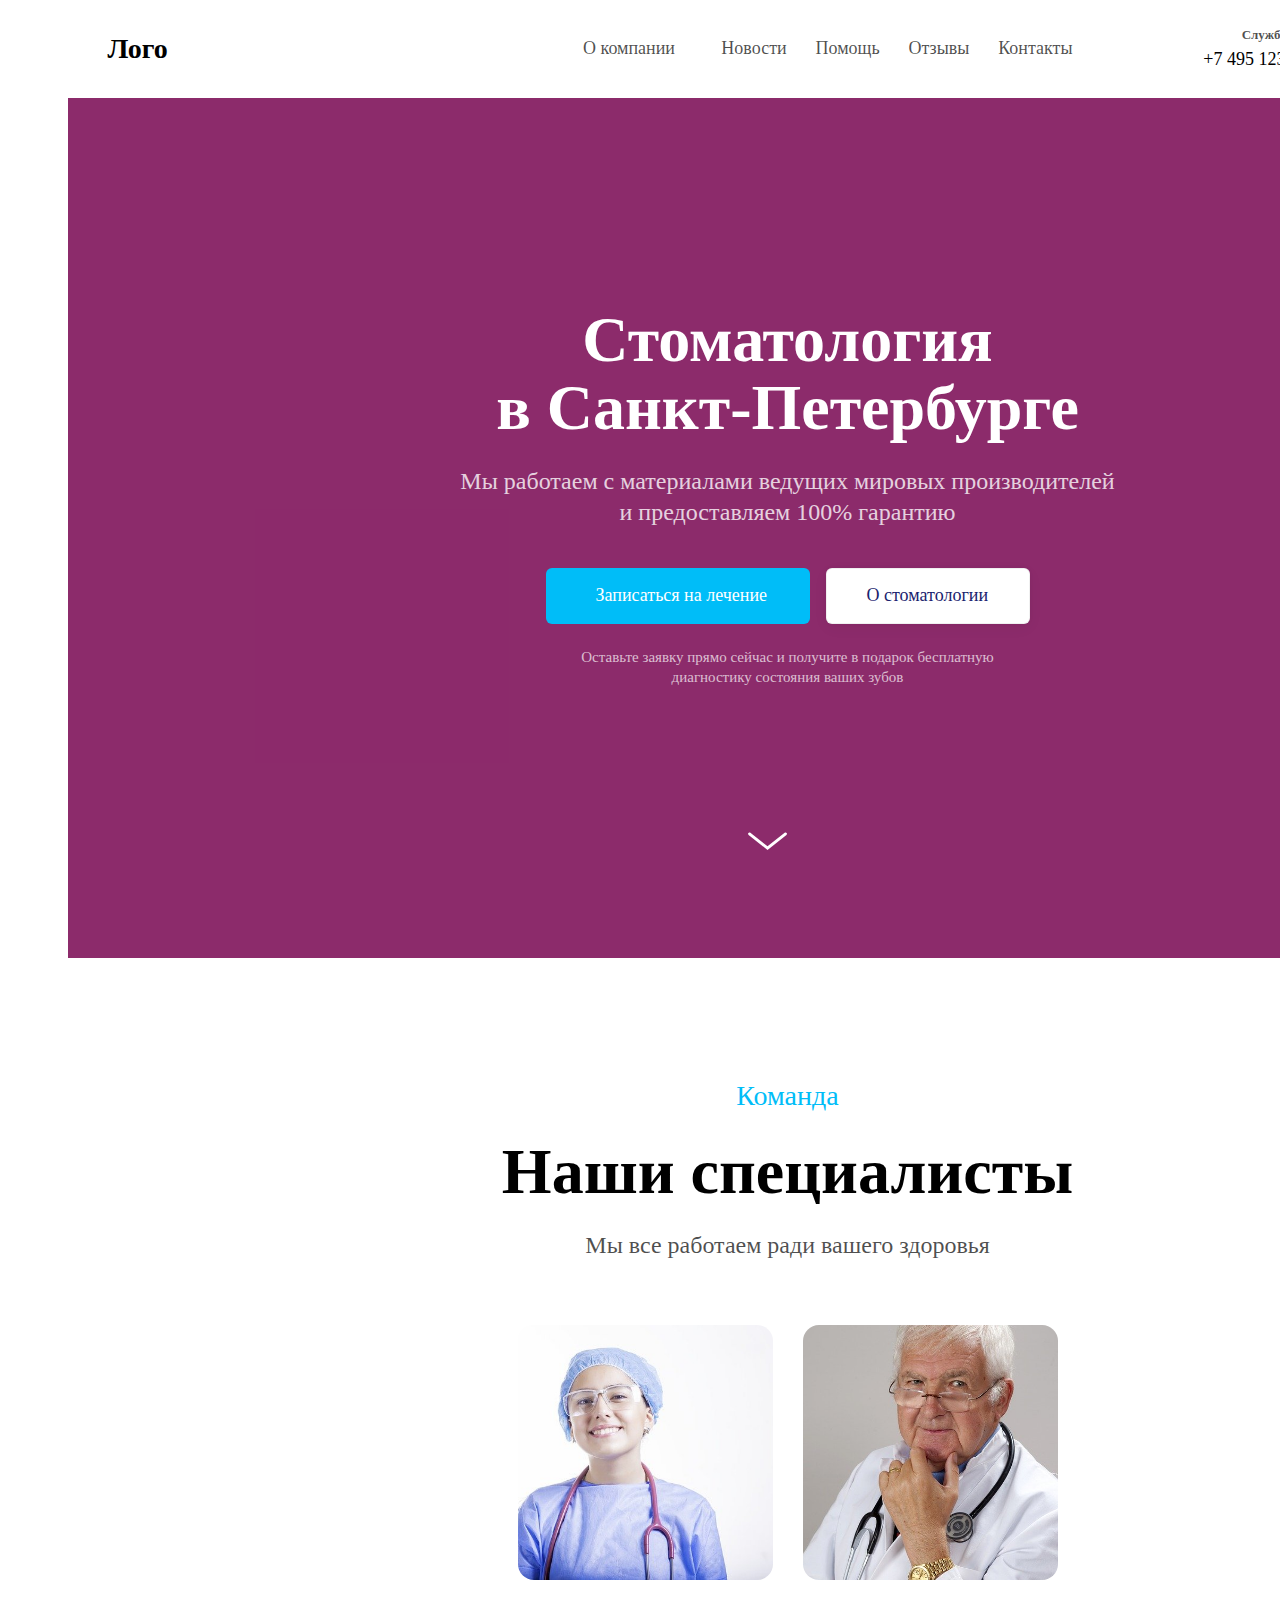
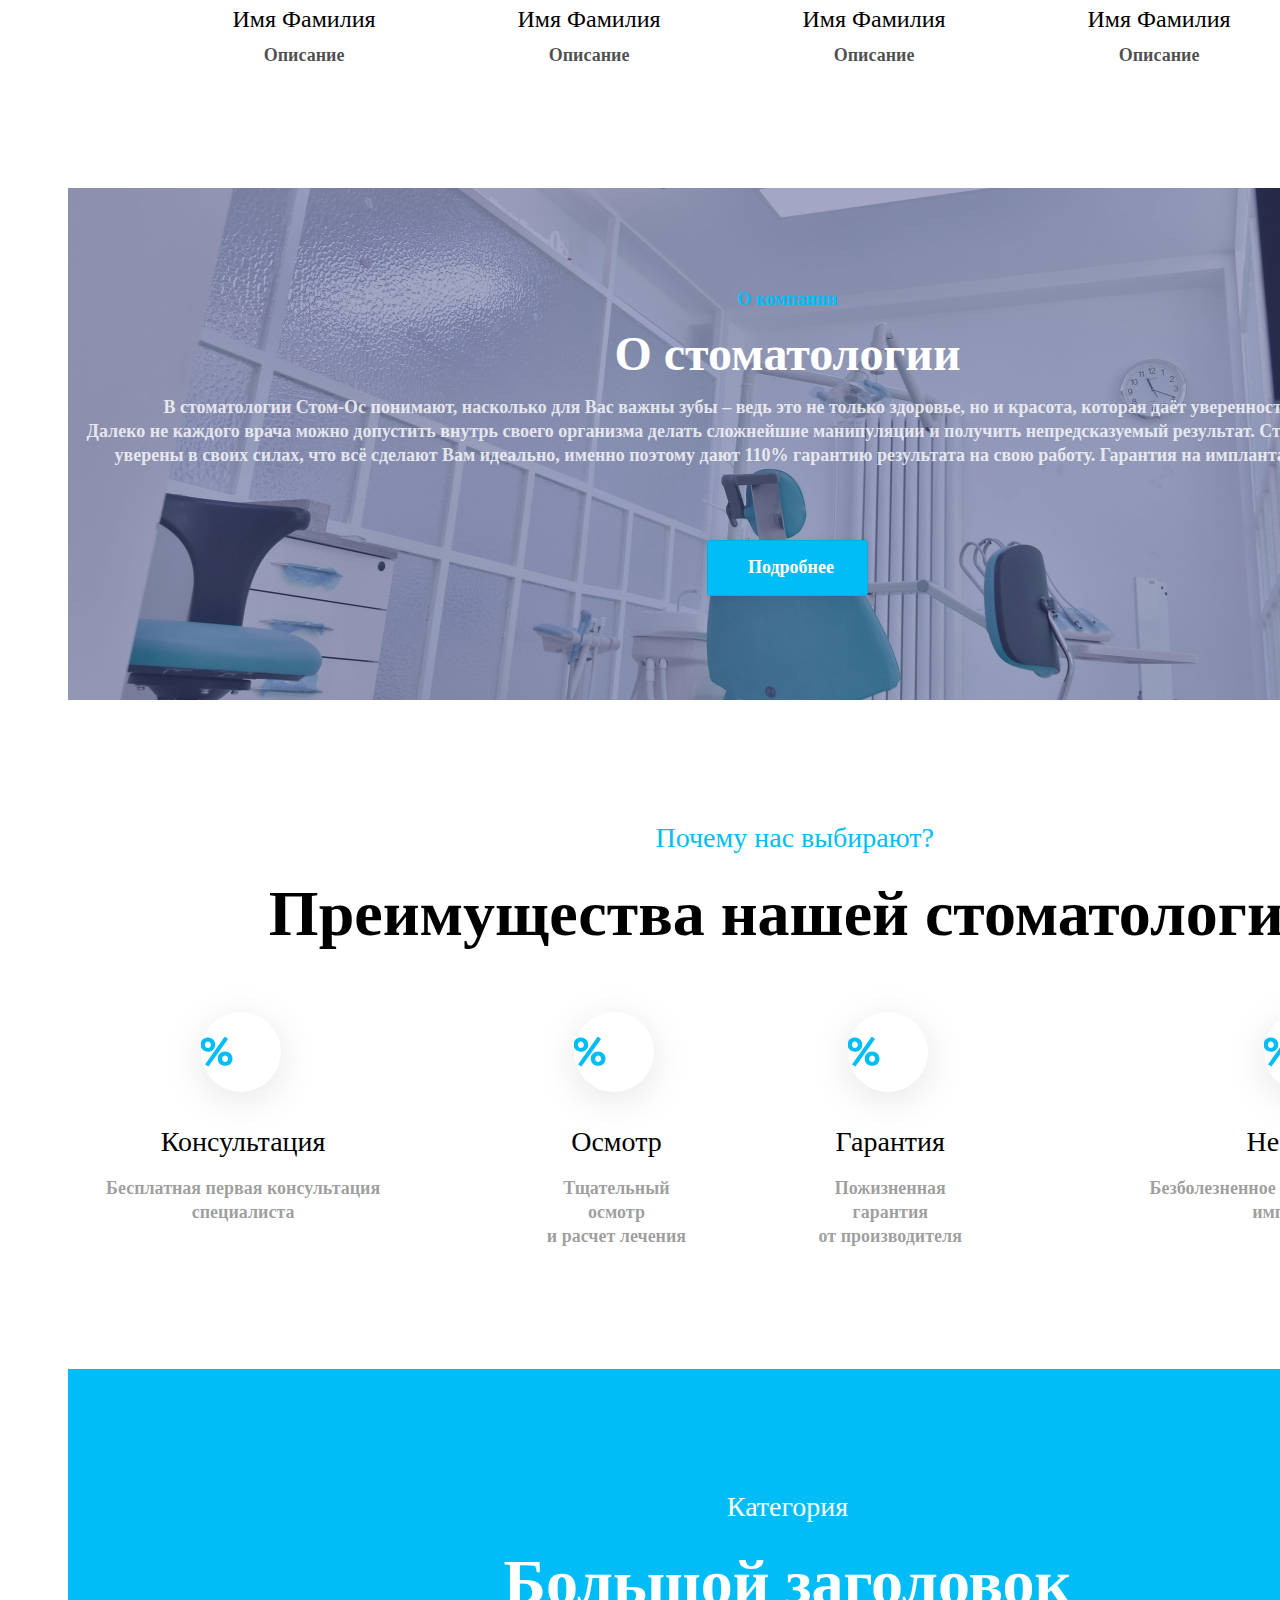
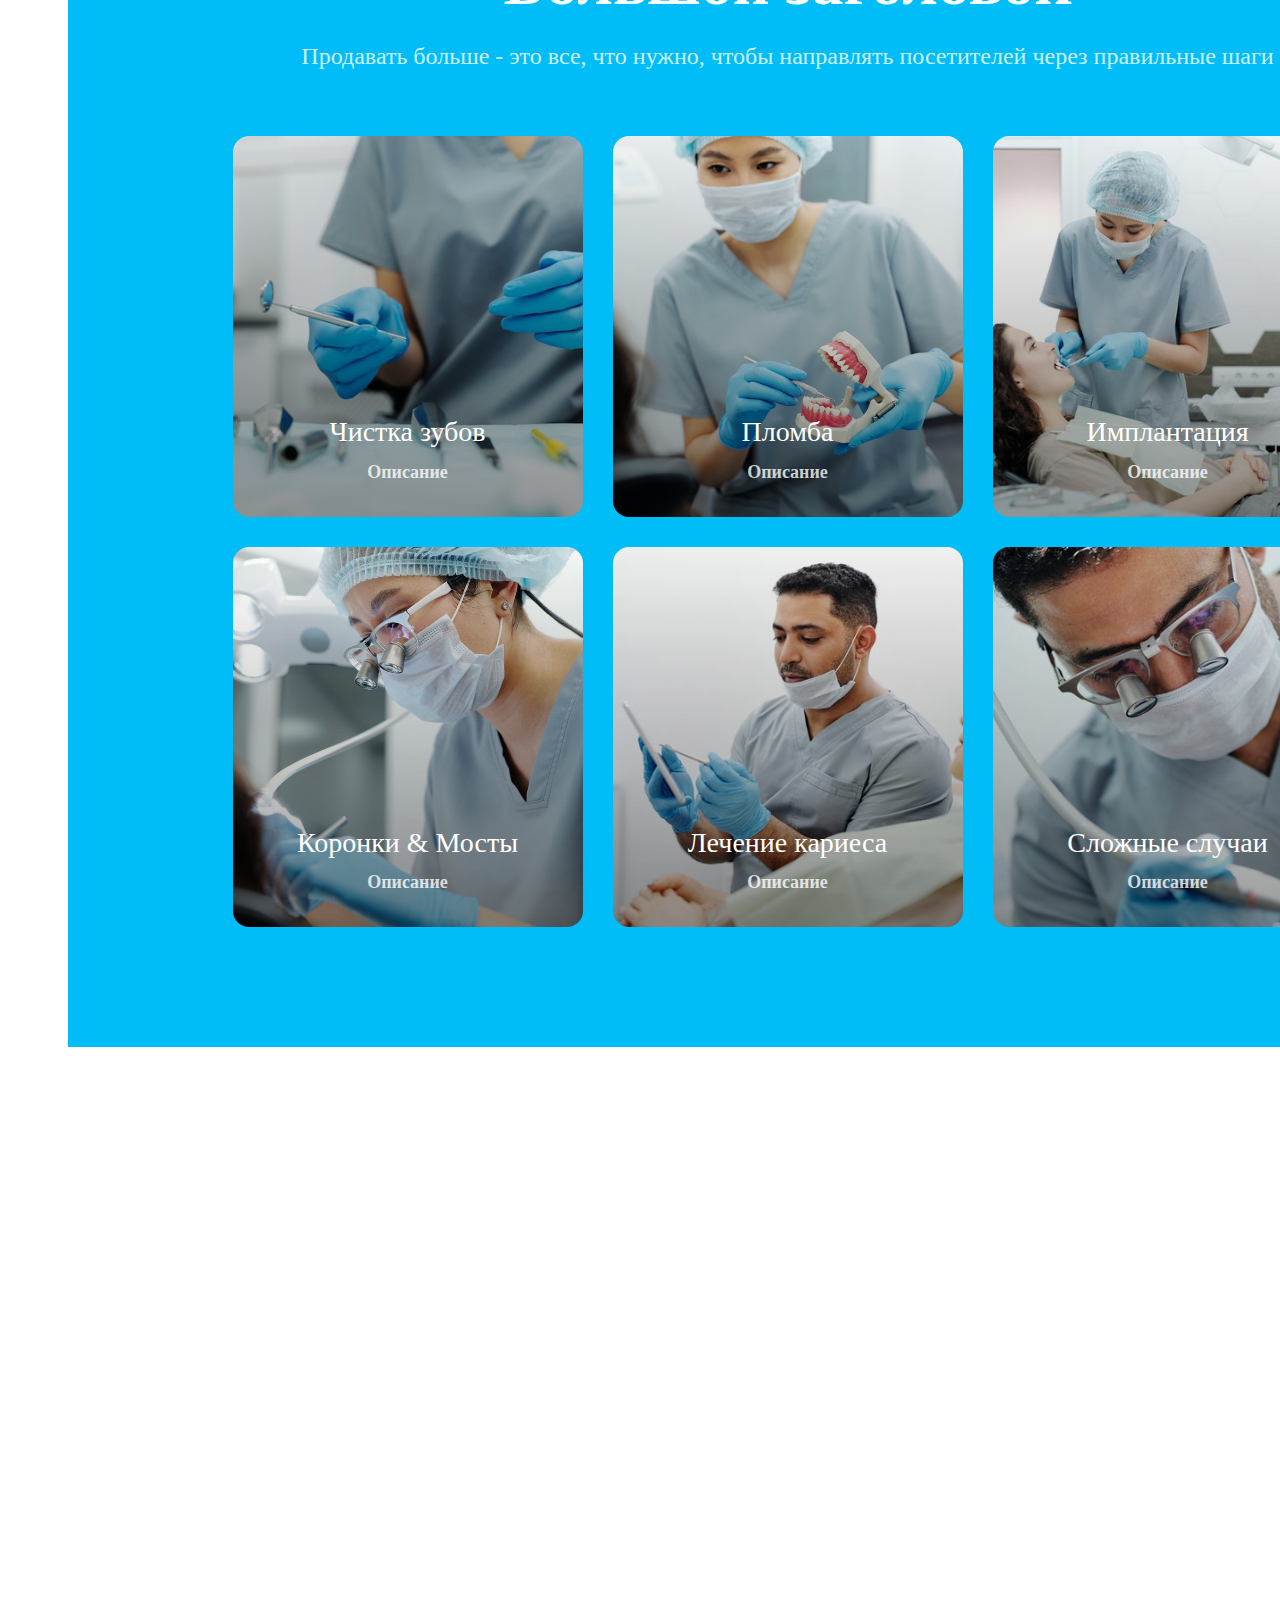
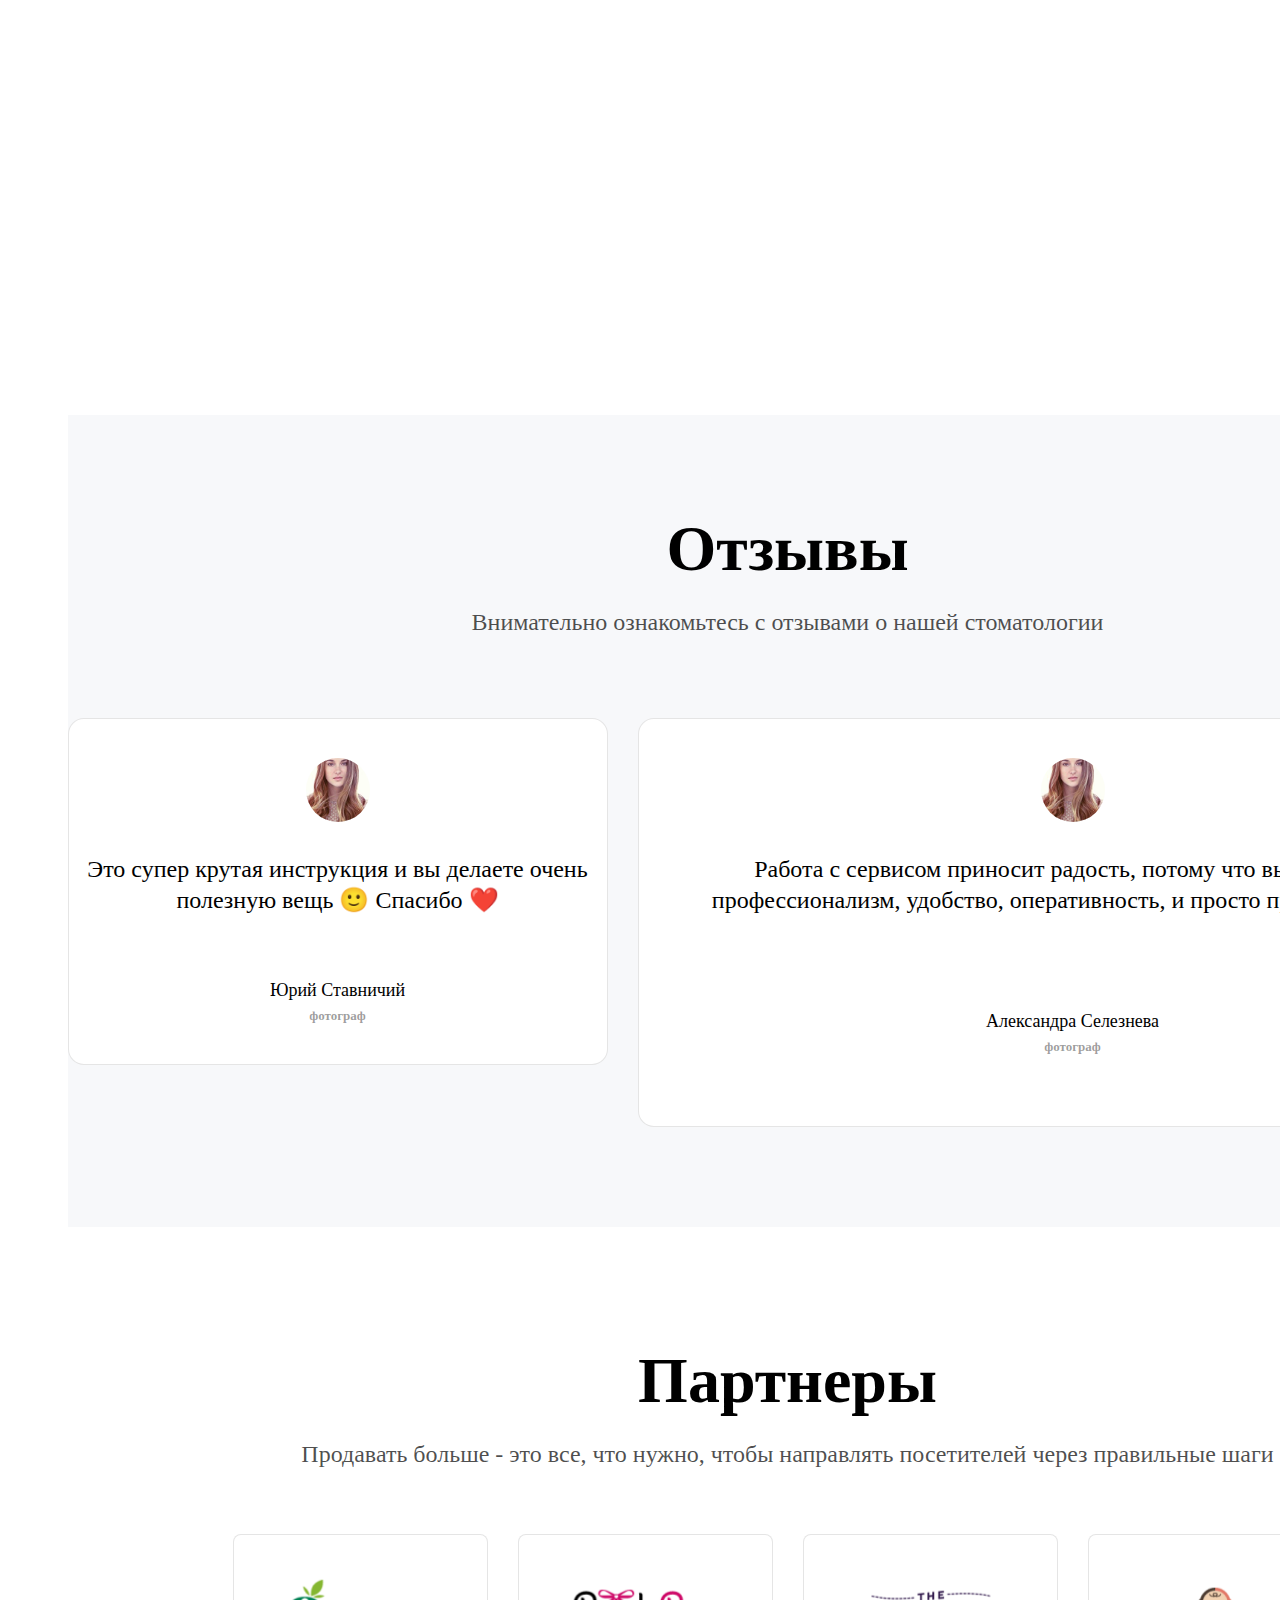
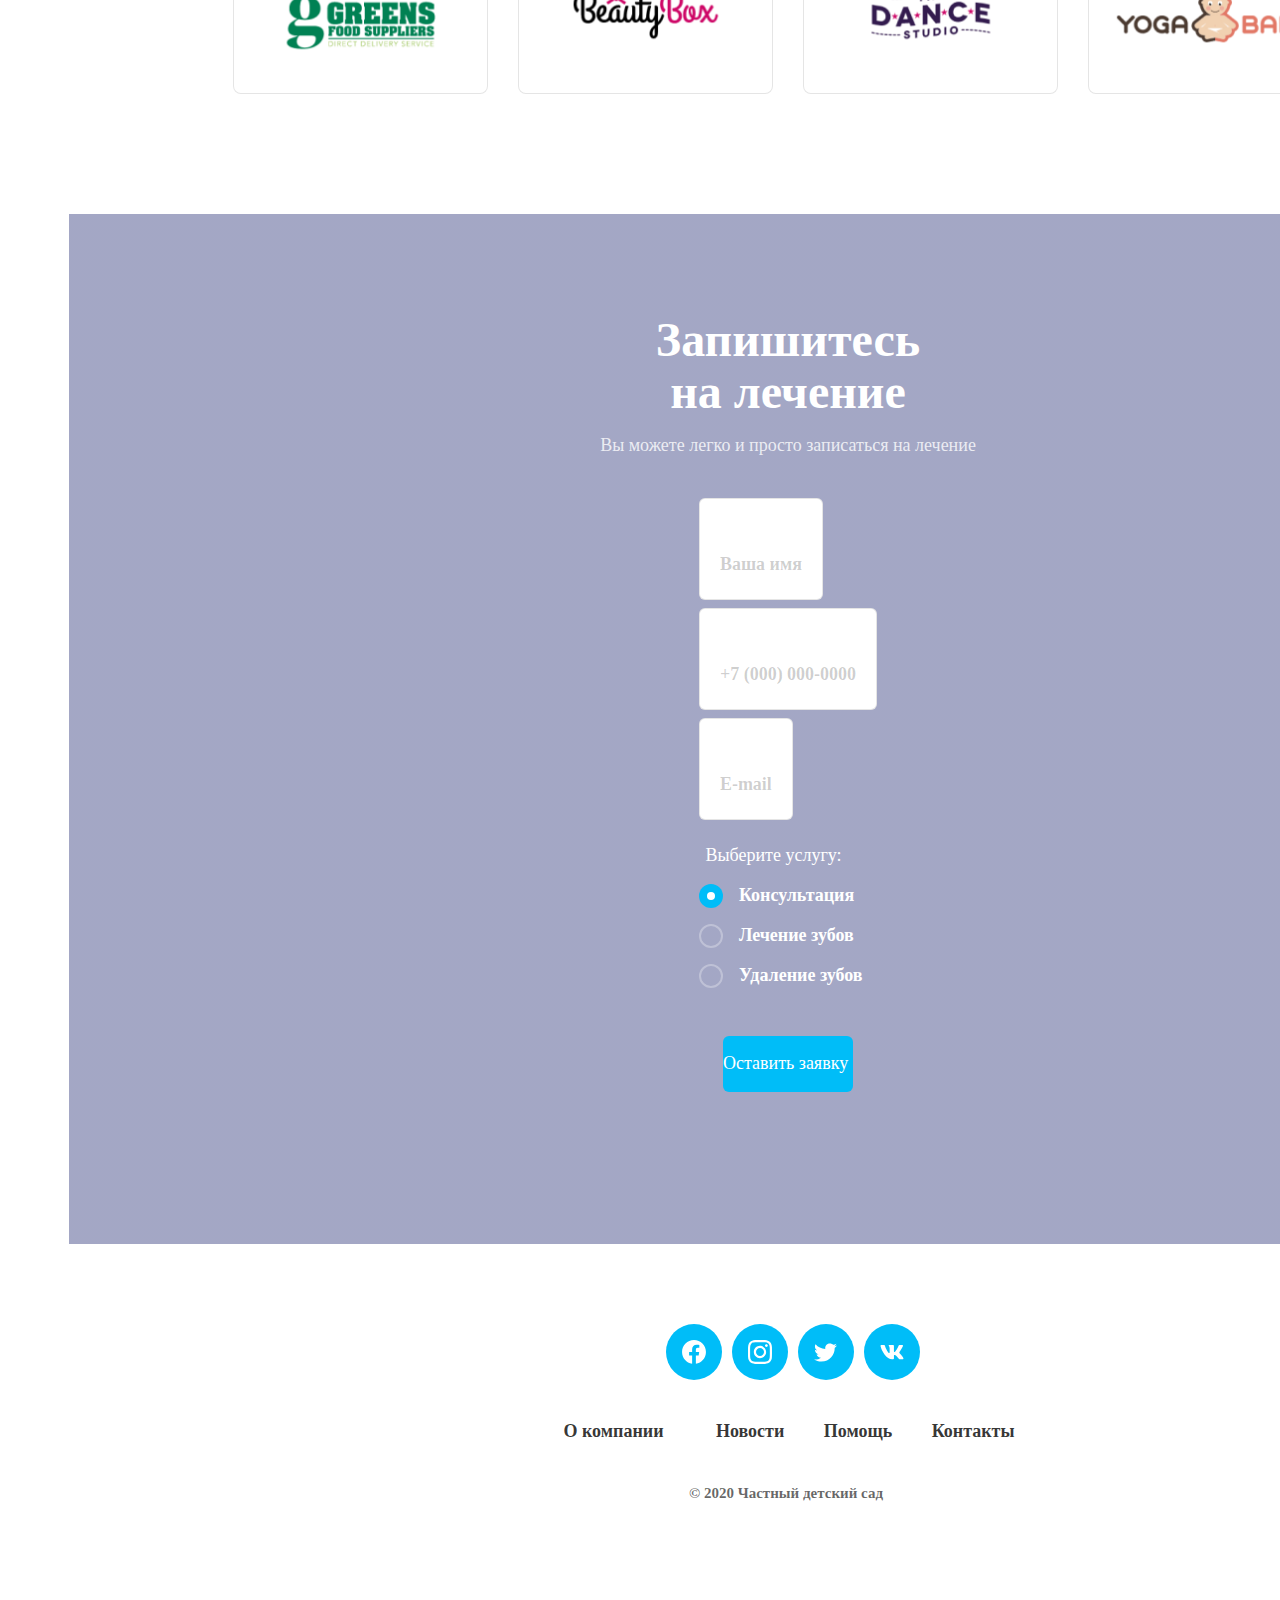
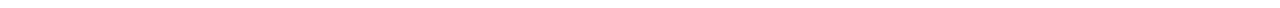
==== Dentistry/public/index.html @ 780e6abd "Макет (Стоматология)" ====
<!doctype html>
<html lang="en">
  <head>
    <meta charset="UTF-8" />
    <meta http-equiv="X-UA-Compatible" content="IE=Edge">
    <meta name="viewport" content="width=device-width, initial-scale=1">
    <title>Стоматология в Санкт-Петербурге</title>
    <link rel="stylesheet" href="../css/style.css" />
    <link rel="stylesheet" href="../css/normalize.css">
    <script src="../src/index.js" defer></script>
    <link rel="stylesheet" href="../scss/scss/_fonts.scss">
    <link rel="stylesheet" href="../scss/scss/_index.scss">
    <link rel="stylesheet" href="../scss/scss/_variables.scss">
    <link rel="stylesheet" href="../scss/scss/styles.scss">
  </head>
  <body>
    <div class="frame-58">
      <div class="container">
        <!--Шапка сайта-->
        <div class="menu-desktop-01-light">
          <div class="light">
            <span class="container-11">
            Лого
            </span>
          </div>
          <div class="frame-5">
            <div class="navigation">
              <span class="container-7">
              О компании
              </span>
              <span class="container-8">
              Новости
              </span>
              <span class="container-9">
              Помощь
              </span>
              <span class="container-10">
              Отзывы
              </span>
              <span class="container-5">
              Контакты
              </span>
            </div>
            <div class="frame-39">
              <div class="group-15">
                <div class="c">
                Cлужба продаж
                </div>
                <span class="container-6">
                +7 495 123-45-67
                </span>
              </div>
              <div class="th-1-button-fixed-text-medium-primary">
                <span class="container-12">
                Заказать звонок
                </span>
              </div>
            </div>
          </div>
        </div>
        <!--Секция сайта-->
        <div class="cover-02-desktop">
          <div class="color">
          </div>
          <div class="image">
          </div>
          <div class="fade">
          </div>
          <div class="frame-2">
            <div class="title">
              <div class="container">
              Стоматология<br />
              в Санкт-Петербурге
              </div>
              <span class="container-1">
              Мы работаем с материалами ведущих мировых производителей<br />
              и предоставляем 100% гарантию
              </span>
            </div>
            <div class="buttons-01-horizontal">
              <div class="frame-6">
                <div class="th-1-button-fixed-text-large-primary-1">
                  <span class="container-4">
                  Записаться на лечение
                  </span>
                </div>
                <div class="th-1-button-fixed-text-large-secondary">
                  <div class="th-1-button-fixed-text-large-primary">
                    <span class="container-3">
                    О стоматологии
                    </span>
                  </div>
                </div>
              </div>
              <span class="container-2">
              Оставьте заявку прямо сейчас и получите в подарок бесплатную диагностику состояния ваших зубов
              </span>
            </div>
          </div>
          <div class="arrow-down">
            <img class="polygon-1" src="../assets/vectors/polygon_1_x2.svg" />
          </div>
        </div>
        <div class="benefits-05">
          <div class="title-center-desktop-light">
            <div class="container-19">
            Команда
            </div>
            <div class="container-17">
            Наши специалисты
            </div>
            <span class="container-18">
            Мы все работаем ради вашего здоровья
            </span>
          </div>
          <div class="frame-9">
            <div class="member-1-of-4-square-light">
              <div class="rectangle-18209">
              </div>
              <div class="frame-44">
                <div class="container-20">
                Имя Фамилия
                </div>
                <span class="container-21">
                Описание
                </span>
              </div>
            </div>
            <div class="member-1-of-4-square-light-1">
              <div class="rectangle-182091">
              </div>
              <div class="frame-441">
                <div class="container-22">
                Имя Фамилия
                </div>
                <span class="container-23">
                Описание
                </span>
              </div>
            </div>
            <div class="member-1-of-4-square-light-2">
              <div class="rectangle-182092">
              </div>
              <div class="frame-442">
                <div class="container-24">
                Имя Фамилия
                </div>
                <span class="container-25">
                Описание
                </span>
              </div>
            </div>
            <div class="member-1-of-4-square-light-3">
              <div class="rectangle-182093">
              </div>
              <div class="frame-443">
                <div class="container-26">
                Имя Фамилия
                </div>
                <span class="container-27">
                Описание
                </span>
              </div>
            </div>
          </div>
        </div>
        <div class="about-02-desktop">
          <div class="image-1">
          </div>
          <div class="fade-1">
          </div>
          <div class="title-1">
            <div class="container-13">
            О компании
            </div>
            <div class="container-14">
            О стоматологии
            </div>
            <span class="container-15">
            В стоматологии Стом-Ос понимают, насколько для Вас важны зубы – ведь это не только здоровье, но и красота, которая даёт уверенность в своих силах.<br />
            Далеко не каждого врача можно допустить внутрь своего организма делать сложнейшие манипуляции и получить непредсказуемый результат. Стоматологи-имплантологи уверены в своих силах, что всё сделают Вам идеально, именно поэтому дают 110% гарантию результата на свою работу. Гарантия на имплантацию действует 50 лет.
            </span>
          </div>
          <div class="buttonlargesecondary">
            <div class="th-1-button-fixed-text-large-primary-2">
              <span class="container-16">
              Подробнее
              </span>
            </div>
          </div>
        </div>
        <div class="benefits-05-desktop">
          <div class="title-center-desktop-light-1">
            <div class="container-29">
            Почему нас выбирают?
            </div>
            <span class="container-28">
            Преимущества нашей стоматологии
            </span>
          </div>
          <div class="frame-91">
            <div class="icon-text-center-1-of-4-light">
              <div class="container-30">
                <div class="discount">
                  <img class="container-31" src="../assets/vectors/image_3_x2.svg" />
                </div>
              </div>
              <div class="frame-8">
                <div class="container-32">
                Консультация
                </div>
                <span class="container-33">
                Бесплатная первая консультация специалиста
                </span>
              </div>
            </div>
            <div class="icon-text-center-1-of-4-light-1">
              <div class="container-34">
                <div class="discount-1">
                  <img class="container-35" src="../assets/vectors/image_9_x2.svg" />
                </div>
              </div>
              <div class="frame-81">
                <div class="container-36">
                Осмотр
                </div>
                <span class="container-37">
                Тщательный осмотр<br />
                и расчет лечения
                </span>
              </div>
            </div>
            <div class="icon-text-center-1-of-4-light-2">
              <div class="container-38">
                <div class="discount-2">
                  <img class="container-39" src="../assets/vectors/image_5_x2.svg" />
                </div>
              </div>
              <div class="frame-82">
                <div class="container-40">
                Гарантия
                </div>
                <span class="container-41">
                Пожизненная гарантия<br />
                от производителя
                </span>
              </div>
            </div>
            <div class="icon-text-center-1-of-4-light-3">
              <div class="container-42">
                <div class="discount-3">
                  <img class="container-43" src="../assets/vectors/image_10_x2.svg" />
                </div>
              </div>
              <div class="frame-83">
                <div class="container-44">
                Не больно
                </div>
                <span class="container-45">
                Безболезненное проведение процедуры имплантации
                </span>
              </div>
            </div>
          </div>
        </div>
        <div class="benefits-10-desktop">
          <div class="title-center-desktop-light-2">
            <div class="container-48">
            Категория
            </div>
            <div class="container-46">
            Большой заголовок
            </div>
            <span class="container-47">
            Продавать больше - это все, что нужно, чтобы направлять посетителей через правильные шаги
            </span>
          </div>
          <div class="frame-36">
            <div class="frame-92">
              <div class="card-1-of-3-text-bottom-center-dark">
                <div class="card-1-of-3">
                  <div class="container-49">
                  Чистка зубов
                  </div>
                  <span class="container-50">
                  Описание
                  </span>
                </div>
              </div>
              <div class="card-1-of-3-text-bottom-center-dark-1">
                <div class="card-1-of-31">
                  <div class="container-51">
                  Пломба
                  </div>
                  <span class="container-52">
                  Описание
                  </span>
                </div>
              </div>
              <div class="card-1-of-3-text-bottom-center-dark-2">
                <div class="card-1-of-32">
                  <div class="container-53">
                  Имплантация
                  </div>
                  <span class="container-54">
                  Описание
                  </span>
                </div>
              </div>
            </div>
            <div class="frame-10">
              <div class="card-1-of-3-text-bottom-center-dark-3">
                <div class="card-1-of-33">
                  <div class="container-55">
                  Коронки &amp; Мосты
                  </div>
                  <span class="container-56">
                  Описание
                  </span>
                </div>
              </div>
              <div class="card-1-of-3-text-bottom-center-dark-4">
                <div class="card-1-of-34">
                  <div class="container-57">
                  Лечение кариеса
                  </div>
                  <span class="container-58">
                  Описание
                  </span>
                </div>
              </div>
              <div class="card-1-of-3-text-bottom-center-dark-5">
                <div class="card-1-of-35">
                  <div class="container-59">
                  Сложные случаи
                  </div>
                  <span class="container-60">
                  Описание
                  </span>
                </div>
              </div>
            </div>
          </div>
        </div>
        <div class="reviews-03-desktop">
          <div class="title-2">
            <div class="container-61">
            Отзывы
            </div>
            <span class="container-62">
            Внимательно ознакомьтесь с отзывами о нашей стоматологии
            </span>
          </div>
          <div class="frame-23">
            <div class="review-1-of-2-light">
              <div class="review-1-of-3-light">
                <div class="ellipse-1">
                </div>
                <div class="container-63">
                Это супер крутая инструкция и вы делаете очень полезную вещь 🙂 Спасибо ❤️
                </div>
                <div class="frame-101">
                  <div class="container-64">
                  Юрий Ставничий
                  </div>
                  <span class="container-65">
                  фотограф
                  </span>
                </div>
              </div>
            </div>
            <div class="review-1-of-2-light-1">
              <div class="review-1-of-3-light-1">
                <div class="ellipse-11">
                </div>
                <div class="container-66">
                Работа с сервисом приносит радость, потому что высочайший профессионализм, удобство, оперативность, и просто приятные люди!
                </div>
                <div class="frame-102">
                  <div class="container-67">
                  Александра Селезнева
                  </div>
                  <span class="container-68">
                  фотограф
                  </span>
                </div>
              </div>
            </div>
          </div>
        </div>
        <div class="partners-01-desktop">
          <div class="benefits-051">
            <div class="frame-21">
              <div class="container-79">
              Партнеры
              </div>
              <span class="container-80">
              Продавать больше - это все, что нужно, чтобы направлять посетителей через правильные шаги
              </span>
            </div>
            <div class="frame-45">
              <div class="rectangle-58">
              </div>
              <div class="rectangle-59">
              </div>
              <div class="rectangle-60">
              </div>
              <div class="rectangle-61">
              </div>
            </div>
          </div>
        </div>
        <div class="form-06-desktop">
          <div class="title-3">
            <div class="container-69">
            Запишитесь<br />
            на лечение
            </div>
            <span class="container-70">
            Вы можете легко и просто записаться на лечение
            </span>
          </div>
          <div class="form-04-vertical">
            <div class="frame-231">
              <div class="th-1-form-input-default">
                <span class="container-71">
                Ваша имя
                </span>
              </div>
              <div class="th-1-form-input-default-1">
                <span class="container-72">
                +7 (000) 000-0000
                </span>
              </div>
              <div class="th-1-form-input-default-2">
                <span class="email">
                E-mail
                </span>
              </div>
              <div class="form-05-vertical">
                <div class="container-78">
                Выберите услугу:
                </div>
                <div class="frame-31">
                  <div class="th-1-form-option">
                    <div class="th-1-form-radio-on">
                      <div class="rectangle">
                      </div>
                    </div>
                    <span class="container-75">
                    Консультация
                    </span>
                  </div>
                  <div class="th-1-form-option-1">
                    <div class="th-1-form-radio-off">
                      <div class="rectangle-471">
                      </div>
                    </div>
                    <span class="container-76">
                    Лечение зубов
                    </span>
                  </div>
                  <div class="th-1-form-option-2">
                    <div class="th-1-form-radio-off-1">
                      <div class="rectangle-472">
                      </div>
                    </div>
                    <span class="container-77">
                    Удаление зубов
                    </span>
                  </div>
                </div>
              </div>
            </div>
            <div class="th-1-button-full-text-large-primary">
              <span class="container-73">
              Оставить заявку
              </span>
            </div>
            <p class="container-74">
            <span class="container-74-sub-4"></span><span class="container-74-sub-3"></span><span class="container-74-sub-4"></span><span></span>
            </p>
          </div>
        </div>
        <!--Подвал сайта-->
        <div class="footer-13">
          <div class="social-light">
            <div class="social-button-light-1">
              <div class="facebook">
                <img class="vector-1" src="../assets/vectors/vector_13_x2.svg" />
              </div>
            </div>
            <div class="social-button-light-2">
              <div class="instagram">
                <img class="vector-2" src="../assets/vectors/vector_9_x2.svg" />
              </div>
            </div>
            <div class="social-button-light-3">
              <div class="twitter">
                <img class="vector-3" src="../assets/vectors/vector_12_x2.svg" />
              </div>
            </div>
            <div class="social-button-light">
              <div class="vk">
                <img class="vector" src="../assets/vectors/vector_5_x2.svg" />
              </div>
            </div>
          </div>
          <div class="navigation-1">
            <span class="container-82">
            О компании
            </span>
            <span class="container-83">
            Новости
            </span>
            <span class="container-84">
            Помощь
            </span>
            <span class="container-85">
            Контакты
            </span>
          </div>
          <span class="container-81">
          © 2020 Частный детский сад
          </span>
        </div>
      </div>
      <div class="media-03-desktop">
        <div class="container-88">
          <div class="image-4">
          </div>
        </div>
        <div class="frame-103">
          <div class="container-86">
            <div class="image-2">
            </div>
          </div>
          <div class="container-87">
            <div class="image-3">
            </div>
          </div>
        </div>
      </div>
    </div>
  </body>
</html>
---- Dentistry/css/style.css ----
@charset "UTF-8";
/* Переменные (через $) */
/* === wrapper === */
/* Обёртки - отдельный блок */
.wrapper {
  /* Обёртка для прижатия подвала к нижней части */
}

.wrapper-forcontent {
  min-height: 100vh;
  /* 100 видимых высот */
  display: -webkit-box;
  display: -ms-flexbox;
  display: flex;
  -webkit-box-orient: vertical;
  -webkit-box-direction: normal;
      -ms-flex-direction: column;
          flex-direction: column;
}

/* end === wrapper === end */
/* === content-without-footer === */
/* Основная часть без footer */
.content-without-footer {
  -webkit-box-flex: 1;
      -ms-flex-positive: 1;
          flex-grow: 1;
  /* Отношение блоков */
}

/* end === content-without-footer === end */
/* Шрифты */
/* example: 
@font-face {
    font-family: lato;
    src: url(../fonts/lato-light.ttf);
    font-weight: 300;
    font-style: normal;
}*/
/* mixin */
/* example:
@mixin font-lato-normal-size-line($size-format: 400, $fonts:14px, $linehe: 17px) {
    font-family: lato;
    font-weight: $size-format;
    font-style: normal;
    font-size: $fonts;
    line-height: $linehe;
}*/
/* index */
/*# sourceMappingURL=style.css.map */
/* General */

html {
  box-sizing: border-box;
}
*, *::before, *::after {
  box-sizing: inherit;
}

.frame-58 .container-11 {
  overflow-wrap: break-word;
  font-family: var(--style-1-title-2-bold-font-family, 'Stem', 'Roboto Condensed');
  font-weight: var(--style-1-title-2-bold-font-weight, 700);
  font-size: var(--style-1-title-2-bold-font-size, 28px);
  line-height: var(--style-1-title-2-bold-line-height, 1.143);
  color: var(--text-light-title, #000000);
}
.frame-58 .light {
  margin: 7px 0;
  display: flex;
  box-sizing: border-box;
}
.frame-58 .container-7 {
  margin-right: 12px;
  width: 103px;
  overflow-wrap: break-word;
  font-family: var(--style-1-body-1-medium-font-family, 'Stem', 'Roboto Condensed');
  font-weight: var(--style-1-body-1-medium-font-weight, 500);
  font-size: var(--style-1-body-1-medium-font-size, 18px);
  line-height: var(--style-1-body-1-medium-line-height, 1.333);
  color: var(--text-light-body, rgba(0, 0, 0, 0.7));
}
.frame-58 .container-8 {
  overflow-wrap: break-word;
  font-family: var(--style-1-body-1-medium-font-family, 'Stem', 'Roboto Condensed');
  font-weight: var(--style-1-body-1-medium-font-weight, 500);
  font-size: var(--style-1-body-1-medium-font-size, 18px);
  line-height: var(--style-1-body-1-medium-line-height, 1.333);
  color: var(--text-light-body, rgba(0, 0, 0, 0.7));
}
.frame-58 .container-9 {
  overflow-wrap: break-word;
  font-family: var(--style-1-body-1-medium-font-family, 'Stem', 'Roboto Condensed');
  font-weight: var(--style-1-body-1-medium-font-weight, 500);
  font-size: var(--style-1-body-1-medium-font-size, 18px);
  line-height: var(--style-1-body-1-medium-line-height, 1.333);
  color: var(--text-light-body, rgba(0, 0, 0, 0.7));
}
.frame-58 .container-10 {
  overflow-wrap: break-word;
  font-family: var(--style-1-body-1-medium-font-family, 'Stem', 'Roboto Condensed');
  font-weight: var(--style-1-body-1-medium-font-weight, 500);
  font-size: var(--style-1-body-1-medium-font-size, 18px);
  line-height: var(--style-1-body-1-medium-line-height, 1.333);
  color: var(--text-light-body, rgba(0, 0, 0, 0.7));
}
.frame-58 .container-5 {
  overflow-wrap: break-word;
  font-family: var(--style-1-body-1-medium-font-family, 'Stem', 'Roboto Condensed');
  font-weight: var(--style-1-body-1-medium-font-weight, 500);
  font-size: var(--style-1-body-1-medium-font-size, 18px);
  line-height: var(--style-1-body-1-medium-line-height, 1.333);
  color: var(--text-light-body, rgba(0, 0, 0, 0.7));
}
.frame-58 .navigation {
  margin: 11px 0;
  display: flex;
  flex-direction: row;
  justify-content: space-between;
  width: 495px;
  height: fit-content;
  box-sizing: border-box;
}
.frame-58 .c {
  margin-bottom: 4px;
  display: inline-block;
  overflow-wrap: break-word;
  font-family: var(--style-1-caption-font-family, 'Stem', 'Roboto Condensed');
  font-weight: var(--style-1-caption-font-weight, 700);
  font-size: var(--style-1-caption-font-size, 13px);
  line-height: var(--style-1-caption-line-height, 1.385);
  color: var(--text-light-body, rgba(0, 0, 0, 0.7));
}
.frame-58 .container-6 {
  overflow-wrap: break-word;
  font-family: var(--style-1-body-1-medium-font-family, 'Stem', 'Roboto Condensed');
  font-weight: var(--style-1-body-1-medium-font-weight, 500);
  font-size: var(--style-1-body-1-medium-font-size, 18px);
  line-height: var(--style-1-body-1-medium-line-height, 1.333);
  color: var(--text-light-title, #000000);
}
.frame-58 .group-15 {
  margin-right: 32px;
  display: flex;
  flex-direction: column;
  align-items: flex-end;
  box-sizing: border-box;
}
.frame-58 .container-12 {
  overflow-wrap: break-word;
  font-family: var(--style-1-body-2-medium-font-family, 'Stem', 'Roboto Condensed');
  font-weight: var(--style-1-body-2-medium-font-weight, 500);
  font-size: var(--style-1-body-2-medium-font-size, 15px);
  line-height: var(--style-1-body-2-medium-line-height, 1.333);
  color: var(--text-dark-title, #FFFFFF);
}
.frame-58 .th-1-button-fixed-text-medium-primary {
  border-radius: 6px;
  background: #00BDF8;
  margin-bottom: 2px;
  display: flex;
  padding: 12px 0;
  width: 102px;
  height: fit-content;
  box-sizing: border-box;
}
.frame-58 .frame-39 {
  display: flex;
  flex-direction: row;
  box-sizing: border-box;
}
.frame-58 .frame-5 {
  display: flex;
  flex-direction: row;
  justify-content: space-between;
  width: 890px;
  height: fit-content;
  box-sizing: border-box;
}
.frame-58 .menu-desktop-01-light {
  background: var(--elements-light-background, #FFFFFF);
  margin-right: 1px;
  display: flex;
  flex-direction: row;
  justify-content: space-between;
  padding: 26px 40px;
  width: 1440px;
  box-sizing: border-box;
}
.frame-58 .color {
  background: var(--style-2-primary, #FE3268);
  position: absolute;
  left: 0px;
  top: 0px;
  right: 0px;
  bottom: 0px;
  height: 100%;
}
.frame-58 .image {
  background: url('../assets/images/image_3.jpeg') 50% / cover no-repeat;
  position: absolute;
  left: 0px;
  top: 0px;
  right: 0px;
  bottom: 0px;
  height: 100%;
}
.frame-58 .fade {
  background: rgba(26, 35, 110, 0.5);
  position: absolute;
  left: 0px;
  top: 0px;
  right: 0px;
  bottom: 0px;
  height: 100%;
}
.frame-58 .container {
  margin: 0 66.5px 24px 66.5px;
  display: inline-block;
  text-align: center;
  overflow-wrap: break-word;
  font-family: var(--style-1-display-bold-font-family, 'Stem', 'Roboto Condensed');
  font-weight: var(--style-1-display-bold-font-weight, 700);
  font-size: var(--style-1-display-bold-font-size, 64px);
  line-height: var(--style-1-display-bold-line-height, 1.063);
  color: var(--text-dark-title, #FFFFFF);
}
.frame-58 .container-1 {
  text-align: center;
  overflow-wrap: break-word;
  font-family: var(--style-1-title-3-medium-font-family, 'Stem', 'Roboto Condensed');
  font-weight: var(--style-1-title-3-medium-font-weight, 500);
  font-size: var(--style-1-title-3-medium-font-size, 24px);
  line-height: var(--style-1-title-3-medium-line-height, 1.3);
  color: var(--text-dark-body, rgba(255, 255, 255, 0.8));
}
.frame-58 .title {
  margin-bottom: 40px;
  display: flex;
  flex-direction: column;
  align-items: center;
  width: fit-content;
  box-sizing: border-box;
}
.frame-58 .container-4 {
  overflow-wrap: break-word;
  font-family: var(--style-1-body-1-medium-font-family, 'Stem', 'Roboto Condensed');
  font-weight: var(--style-1-body-1-medium-font-weight, 500);
  font-size: var(--style-1-body-1-medium-font-size, 18px);
  line-height: var(--style-1-body-1-medium-line-height, 1.333);
  color: #FFFFFF;
  margin-left: 50px;
}
.frame-58 .th-1-button-fixed-text-large-primary-1 {
  border-radius: 6px;
  background: #00BDF8;
  margin-right: 16px;
  display: flex;
  padding: 16px 0;
  width: 264px;
  box-sizing: border-box;
}
.frame-58 .container-3 {
  overflow-wrap: break-word;
  font-family: var(--style-1-body-1-medium-font-family, 'Stem', 'Roboto Condensed');
  font-weight: var(--style-1-body-1-medium-font-weight, 500);
  font-size: var(--style-1-body-1-medium-font-size, 18px);
  line-height: var(--style-1-body-1-medium-line-height, 1.333);
  color: #1A236E;
  margin-left: 40px
}
.frame-58 .th-1-button-fixed-text-large-primary {
  box-shadow: var(--shadow-1, 0px 0px 4px 0px rgba(0, 0, 0, 0.04)), var(--shadow-1, 0px 4px 16px 0px rgba(0, 0, 0, 0.04));
  border-radius: 6px;
  border: 1px solid var(--black-6, rgba(0, 0, 0, 0.06));
  background: var(--white-100, #FFFFFF);
  display: flex;
  padding: 15px 0;
  width: 204px;
  height: fit-content;
  box-sizing: border-box;
}
.frame-58 .th-1-button-fixed-text-large-secondary {
  display: flex;
  width: 204px;
  box-sizing: border-box;
}
.frame-58 .frame-6 {
  margin-bottom: 24px;
  display: flex;
  flex-direction: row;
  width: 484px;
  box-sizing: border-box;
}
.frame-58 .container-2 {
  text-align: center;
  overflow-wrap: break-word;
  font-family: var(--style-1-body-2-medium-font-family, 'Stem', 'Roboto Condensed');
  font-weight: var(--style-1-body-2-medium-font-weight, 500);
  font-size: var(--style-1-body-2-medium-font-size, 15px);
  line-height: var(--style-1-body-2-medium-line-height, 1.333);
  color: var(--text-dark-label, rgba(255, 255, 255, 0.7));
}
.frame-58 .buttons-01-horizontal {
  display: flex;
  flex-direction: column;
  align-items: center;
  width: 484px;
  box-sizing: border-box;
}
.frame-58 .frame-2 {
  position: relative;
  margin-bottom: 143.4px;
  display: flex;
  flex-direction: column;
  align-items: center;
  width: fit-content;
  box-sizing: border-box;
}
.frame-58 .polygon-1 {
  width: 40.7px;
  height: 18.5px;
}
.frame-58 .arrow-down {
  position: relative;
  margin-left: 0px;
  display: flex;
  width: 80px;
  height: 80px;
  box-sizing: border-box;
}
.frame-58 .cover-02-desktop {
  background: #FFFFFF;
  position: relative;
  margin-right: 1px;
  display: flex;
  flex-direction: column;
  align-items: center;
  padding: 208px 0 46.1px 0;
  width: 1440px;
  box-sizing: border-box;
}
.frame-58 .container-19 {
  margin-bottom: 24px;
  display: inline-block;
  overflow-wrap: break-word;
  font-family: var(--style-1-title-2-medium-font-family, 'Stem', 'Roboto Condensed');
  font-weight: var(--style-1-title-2-medium-font-weight, 500);
  font-size: var(--style-1-title-2-medium-font-size, 28px);
  line-height: var(--style-1-title-2-medium-line-height, 1.3);
  color: #00BDF8;
}
.frame-58 .container-17 {
  margin-bottom: 24px;
  display: inline-block;
  overflow-wrap: break-word;
  font-family: var(--style-1-display-bold-font-family, 'Stem', 'Roboto Condensed');
  font-weight: var(--style-1-display-bold-font-weight, 700);
  font-size: var(--style-1-display-bold-font-size, 64px);
  line-height: var(--style-1-display-bold-line-height, 1.063);
  color: var(--text-light-title, #000000);
}
.frame-58 .container-18 {
  overflow-wrap: break-word;
  font-family: var(--style-1-title-3-medium-font-family, 'Stem', 'Roboto Condensed');
  font-weight: var(--style-1-title-3-medium-font-weight, 500);
  font-size: var(--style-1-title-3-medium-font-size, 24px);
  line-height: var(--style-1-title-3-medium-line-height, 1.3);
  color: var(--text-light-body, rgba(0, 0, 0, 0.7));
}
.frame-58 .title-center-desktop-light {
  margin-bottom: 64px;
  display: flex;
  flex-direction: column;
  align-items: center;
  width: fit-content;
  box-sizing: border-box;
}
.frame-58 .rectangle-18209 {
  border-radius: 16px;
  background: url('../assets/images/rectangle_18209.jpeg') 50% / cover no-repeat;
  margin-bottom: 24px;
  width: 255px;
  height: 255px;
}
.frame-58 .container-20 {
  margin-bottom: 8px;
  display: inline-block;
  align-self: flex-start;
  overflow-wrap: break-word;
  font-family: var(--style-1-title-3-medium-font-family, 'Stem', 'Roboto Condensed');
  font-weight: var(--style-1-title-3-medium-font-weight, 500);
  font-size: var(--style-1-title-3-medium-font-size, 24px);
  line-height: var(--style-1-title-3-medium-line-height, 1.3);
  color: var(--text-light-title, #000000);
}
.frame-58 .container-21 {
  overflow-wrap: break-word;
  font-family: var(--style-1-body-1-regular-font-family, 'Stem', 'Roboto Condensed');
  font-weight: var(--style-1-body-1-regular-font-weight, 700);
  font-size: var(--style-1-body-1-regular-font-size, 18px);
  line-height: var(--style-1-body-1-regular-line-height, 1.333);
  color: var(--text-light-body, rgba(0, 0, 0, 0.7));
}
.frame-58 .frame-44 {
  display: flex;
  flex-direction: column;
  align-self: flex-start;
  width: fit-content;
  box-sizing: border-box;
}
.frame-58 .member-1-of-4-square-light {
  display: flex;
  flex-direction: column;
  box-sizing: border-box;
}
.frame-58 .rectangle-182091 {
  border-radius: 16px;
  background: url('../assets/images/rectangle_182093.jpeg') 50% / cover no-repeat;
  margin-bottom: 24px;
  width: 255px;
  height: 255px;
}
.frame-58 .container-22 {
  margin-bottom: 8px;
  display: inline-block;
  align-self: flex-start;
  overflow-wrap: break-word;
  font-family: var(--style-1-title-3-medium-font-family, 'Stem', 'Roboto Condensed');
  font-weight: var(--style-1-title-3-medium-font-weight, 500);
  font-size: var(--style-1-title-3-medium-font-size, 24px);
  line-height: var(--style-1-title-3-medium-line-height, 1.3);
  color: var(--text-light-title, #000000);
}
.frame-58 .container-23 {
  overflow-wrap: break-word;
  font-family: var(--style-1-body-1-regular-font-family, 'Stem', 'Roboto Condensed');
  font-weight: var(--style-1-body-1-regular-font-weight, 700);
  font-size: var(--style-1-body-1-regular-font-size, 18px);
  line-height: var(--style-1-body-1-regular-line-height, 1.333);
  color: var(--text-light-body, rgba(0, 0, 0, 0.7));
}
.frame-58 .frame-441 {
  display: flex;
  flex-direction: column;
  align-self: flex-start;
  width: fit-content;
  box-sizing: border-box;
}
.frame-58 .member-1-of-4-square-light-1 {
  display: flex;
  flex-direction: column;
  box-sizing: border-box;
}
.frame-58 .rectangle-182092 {
  border-radius: 16px;
  background: url('../assets/images/rectangle_182091.jpeg') 50% / cover no-repeat;
  margin-bottom: 24px;
  width: 255px;
  height: 255px;
}
.frame-58 .container-24 {
  margin-bottom: 8px;
  display: inline-block;
  align-self: flex-start;
  overflow-wrap: break-word;
  font-family: var(--style-1-title-3-medium-font-family, 'Stem', 'Roboto Condensed');
  font-weight: var(--style-1-title-3-medium-font-weight, 500);
  font-size: var(--style-1-title-3-medium-font-size, 24px);
  line-height: var(--style-1-title-3-medium-line-height, 1.3);
  color: var(--text-light-title, #000000);
}
.frame-58 .container-25 {
  overflow-wrap: break-word;
  font-family: var(--style-1-body-1-regular-font-family, 'Stem', 'Roboto Condensed');
  font-weight: var(--style-1-body-1-regular-font-weight, 700);
  font-size: var(--style-1-body-1-regular-font-size, 18px);
  line-height: var(--style-1-body-1-regular-line-height, 1.333);
  color: var(--text-light-body, rgba(0, 0, 0, 0.7));
}
.frame-58 .frame-442 {
  display: flex;
  flex-direction: column;
  align-self: flex-start;
  width: fit-content;
  box-sizing: border-box;
}
.frame-58 .member-1-of-4-square-light-2 {
  display: flex;
  flex-direction: column;
  box-sizing: border-box;
}
.frame-58 .rectangle-182093 {
  border-radius: 16px;
  background: url('../assets/images/rectangle_182092.jpeg') 50% / cover no-repeat;
  margin-bottom: 24px;
  width: 255px;
  height: 255px;
}
.frame-58 .container-26 {
  margin-bottom: 8px;
  display: inline-block;
  align-self: flex-start;
  overflow-wrap: break-word;
  font-family: var(--style-1-title-3-medium-font-family, 'Stem', 'Roboto Condensed');
  font-weight: var(--style-1-title-3-medium-font-weight, 500);
  font-size: var(--style-1-title-3-medium-font-size, 24px);
  line-height: var(--style-1-title-3-medium-line-height, 1.3);
  color: var(--text-light-title, #000000);
}
.frame-58 .container-27 {
  overflow-wrap: break-word;
  font-family: var(--style-1-body-1-regular-font-family, 'Stem', 'Roboto Condensed');
  font-weight: var(--style-1-body-1-regular-font-weight, 700);
  font-size: var(--style-1-body-1-regular-font-size, 18px);
  line-height: var(--style-1-body-1-regular-line-height, 1.333);
  color: var(--text-light-body, rgba(0, 0, 0, 0.7));
}
.frame-58 .frame-443 {
  display: flex;
  flex-direction: column;
  align-self: flex-start;
  width: fit-content;
  box-sizing: border-box;
}
.frame-58 .member-1-of-4-square-light-3 {
  display: flex;
  flex-direction: column;
  box-sizing: border-box;
}
.frame-58 .frame-9 {
  display: flex;
  flex-direction: row;
  column-gap: 30px;
  width: fit-content;
  box-sizing: border-box;
}
.frame-58 .benefits-05 {
  background: var(--white-100, #FFFFFF);
  margin: 0 1px 0.5px 0;
  display: flex;
  flex-direction: column;
  align-items: center;
  padding: 120px 0;
  width: 1440px;
  box-sizing: border-box;
}
.frame-58 .image-1 {
  background: url('../assets/images/image_4.jpeg') 50% / cover no-repeat;
  position: absolute;
  left: 0px;
  top: 0px;
  right: 0px;
  bottom: 0px;
  height: 100%;
}
.frame-58 .fade-1 {
  background: rgba(26, 35, 110, 0.4);
  position: absolute;
  left: 0px;
  top: 0px;
  right: 0px;
  bottom: 0px;
  height: 100%;
}
.frame-58 .container-13 {
  margin-bottom: 16px;
  display: inline-block;
  overflow-wrap: break-word;
  font-family: var(--style-2-body-1-medium-font-family, 'Gilroy', 'Roboto Condensed');
  font-weight: var(--style-2-body-1-medium-font-weight, 600);
  font-size: var(--style-2-body-1-medium-font-size, 18px);
  line-height: var(--style-2-body-1-medium-line-height, 1.333);
  color: #00BDF8;
}
.frame-58 .container-14 {
  margin-bottom: 16px;
  display: inline-block;
  overflow-wrap: break-word;
  font-family: var(--style-2-title-1-bold-font-family, 'Gilroy', 'Roboto Condensed');
  font-weight: var(--style-2-title-1-bold-font-weight, 700);
  font-size: var(--style-2-title-1-bold-font-size, 48px);
  line-height: var(--style-2-title-1-bold-line-height, 1.083);
  color: var(--text-dark-title, #FFFFFF);
}
.frame-58 .container-15 {
  text-align: center;
  overflow-wrap: break-word;
  font-family: var(--style-2-body-1-medium-font-family, 'Gilroy', 'Roboto Condensed');
  font-weight: var(--style-2-body-1-medium-font-weight, 600);
  font-size: var(--style-2-body-1-medium-font-size, 18px);
  line-height: var(--style-2-body-1-medium-line-height, 1.333);
  color: var(--text-dark-body, rgba(255, 255, 255, 0.8));
}
.frame-58 .title-1 {
  position: relative;
  margin-bottom: 72px;
  display: flex;
  flex-direction: column;
  align-items: center;
  width: fit-content;
  box-sizing: border-box;
}
.frame-58 .container-16 {
  overflow-wrap: break-word;
  font-family: var(--style-2-body-1-bold-font-family, 'Gilroy', 'Roboto Condensed');
  font-weight: var(--style-2-body-1-bold-font-weight, 700);
  font-size: var(--style-2-body-1-bold-font-size, 18px);
  line-height: var(--style-2-body-1-bold-line-height, 1.333);
  color: #FFFFFF;
  margin-left: 40px;
}
.frame-58 .th-1-button-fixed-text-large-primary-2 {
  box-shadow: var(--shadow-1, 0px 0px 4px 0px rgba(0, 0, 0, 0.04)), var(--shadow-1, 0px 4px 16px 0px rgba(0, 0, 0, 0.04));
  border-radius: 4px;
  border: 1px solid var(--black-6, rgba(0, 0, 0, 0.06));
  background: #00BDF8;
  display: flex;
  padding: 15px 0;
  width: 161px;
  height: fit-content;
  box-sizing: border-box;
}
.frame-58 .buttonlargesecondary {
  position: relative;
  display: flex;
  width: 161px;
  box-sizing: border-box;
}
.frame-58 .about-02-desktop {
  background: #FFFFFF;
  position: relative;
  margin-right: 1px;
  display: flex;
  flex-direction: column;
  align-items: center;
  padding: 100px 0 104px 0;
  width: 1440px;
  box-sizing: border-box;
}
.frame-58 .container-29 {
  margin-bottom: 24px;
  display: inline-block;
  overflow-wrap: break-word;
  font-family: var(--style-1-title-2-medium-font-family, 'Stem', 'Roboto Condensed');
  font-weight: var(--style-1-title-2-medium-font-weight, 500);
  font-size: var(--style-1-title-2-medium-font-size, 28px);
  line-height: var(--style-1-title-2-medium-line-height, 1.3);
  color: #00BDF8;
}
.frame-58 .container-28 {
  text-align: center;
  overflow-wrap: break-word;
  font-family: var(--style-1-display-bold-font-family, 'Stem', 'Roboto Condensed');
  font-weight: var(--style-1-display-bold-font-weight, 700);
  font-size: var(--style-1-display-bold-font-size, 64px);
  line-height: var(--style-1-display-bold-line-height, 1.063);
  color: var(--text-light-title, #000000);
}
.frame-58 .title-center-desktop-light-1 {
  margin: 0 0 64px 14.5px;
  display: flex;
  flex-direction: column;
  align-items: center;
  width: fit-content;
  box-sizing: border-box;
}
.frame-58 .container-31 {
  width: 32px;
  height: 30px;
}
.frame-58 .discount {
  display: flex;
  width: 48px;
  height: 48px;
  box-sizing: border-box;
}
.frame-58 .container-30 {
  box-shadow: 0px 8px 40px 0px rgba(0, 0, 0, 0.1);
  border-radius: 40px;
  background: #FFFFFF;
  position: relative;
  margin: 0 5px 32px 0;
  display: flex;
  padding: 25px 0;
  width: 80px;
  height: 80px;
  box-sizing: border-box;
}
.frame-58 .container-32 {
  margin-bottom: 16px;
  display: inline-block;
  overflow-wrap: break-word;
  font-family: var(--style-1-title-2-medium-font-family, 'Stem', 'Roboto Condensed');
  font-weight: var(--style-1-title-2-medium-font-weight, 500);
  font-size: var(--style-1-title-2-medium-font-size, 28px);
  line-height: var(--style-1-title-2-medium-line-height, 1.3);
  color: var(--black-100, #000000);
}
.frame-58 .container-33 {
  text-align: center;
  overflow-wrap: break-word;
  font-family: var(--style-1-body-1-regular-font-family, 'Stem', 'Roboto Condensed');
  font-weight: var(--style-1-body-1-regular-font-weight, 700);
  font-size: var(--style-1-body-1-regular-font-size, 18px);
  line-height: var(--style-1-body-1-regular-line-height, 1.333);
  color: var(--black-40, rgba(0, 0, 0, 0.4));
}
.frame-58 .frame-8 {
  display: flex;
  flex-direction: column;
  align-items: center;
  width: fit-content;
  box-sizing: border-box;
}
.frame-58 .icon-text-center-1-of-4-light {
  margin-right: 120.5px;
  display: flex;
  flex-direction: column;
  align-items: center;
  box-sizing: border-box;
}
.frame-58 .container-35 {
  width: 32px;
  height: 30px;
}
.frame-58 .discount-1 {
  display: flex;
  width: 48px;
  height: 48px;
  box-sizing: border-box;
}
.frame-58 .container-34 {
  box-shadow: 0px 8px 40px 0px rgba(0, 0, 0, 0.1);
  border-radius: 40px;
  background: #FFFFFF;
  position: relative;
  margin: 0 5px 32px 0;
  display: flex;
  padding: 25px 0;
  width: 80px;
  height: 80px;
  box-sizing: border-box;
}
.frame-58 .container-36 {
  margin-bottom: 16px;
  display: inline-block;
  overflow-wrap: break-word;
  font-family: var(--style-1-title-2-medium-font-family, 'Stem', 'Roboto Condensed');
  font-weight: var(--style-1-title-2-medium-font-weight, 500);
  font-size: var(--style-1-title-2-medium-font-size, 28px);
  line-height: var(--style-1-title-2-medium-line-height, 1.3);
  color: var(--black-100, #000000);
}
.frame-58 .container-37 {
  text-align: center;
  overflow-wrap: break-word;
  font-family: var(--style-1-body-1-regular-font-family, 'Stem', 'Roboto Condensed');
  font-weight: var(--style-1-body-1-regular-font-weight, 700);
  font-size: var(--style-1-body-1-regular-font-size, 18px);
  line-height: var(--style-1-body-1-regular-line-height, 1.333);
  color: var(--black-40, rgba(0, 0, 0, 0.4));
}
.frame-58 .frame-81 {
  display: flex;
  flex-direction: column;
  align-items: center;
  width: fit-content;
  box-sizing: border-box;
}
.frame-58 .icon-text-center-1-of-4-light-1 {
  margin-right: 108.6px;
  display: flex;
  flex-direction: column;
  align-items: center;
  box-sizing: border-box;
}
.frame-58 .container-39 {
  width: 32px;
  height: 30px;
}
.frame-58 .discount-2 {
  display: flex;
  width: 48px;
  height: 48px;
  box-sizing: border-box;
}
.frame-58 .container-38 {
  box-shadow: 0px 8px 40px 0px rgba(0, 0, 0, 0.1);
  border-radius: 40px;
  background: #FFFFFF;
  position: relative;
  margin: 0 5px 32px 0;
  display: flex;
  padding: 25px 0;
  width: 80px;
  height: 80px;
  box-sizing: border-box;
}
.frame-58 .container-40 {
  margin-bottom: 16px;
  display: inline-block;
  overflow-wrap: break-word;
  font-family: var(--style-1-title-2-medium-font-family, 'Stem', 'Roboto Condensed');
  font-weight: var(--style-1-title-2-medium-font-weight, 500);
  font-size: var(--style-1-title-2-medium-font-size, 28px);
  line-height: var(--style-1-title-2-medium-line-height, 1.3);
  color: var(--black-100, #000000);
}
.frame-58 .container-41 {
  text-align: center;
  overflow-wrap: break-word;
  font-family: var(--style-1-body-1-regular-font-family, 'Stem', 'Roboto Condensed');
  font-weight: var(--style-1-body-1-regular-font-weight, 700);
  font-size: var(--style-1-body-1-regular-font-size, 18px);
  line-height: var(--style-1-body-1-regular-line-height, 1.333);
  color: var(--black-40, rgba(0, 0, 0, 0.4));
}
.frame-58 .frame-82 {
  display: flex;
  flex-direction: column;
  align-items: center;
  width: fit-content;
  box-sizing: border-box;
}
.frame-58 .icon-text-center-1-of-4-light-2 {
  margin-right: 130.4px;
  display: flex;
  flex-direction: column;
  align-items: center;
  box-sizing: border-box;
}
.frame-58 .container-43 {
  width: 32px;
  height: 30px;
}
.frame-58 .discount-3 {
  display: flex;
  width: 48px;
  height: 48px;
  box-sizing: border-box;
}
.frame-58 .container-42 {
  box-shadow: 0px 8px 40px 0px rgba(0, 0, 0, 0.1);
  border-radius: 40px;
  background: #FFFFFF;
  position: relative;
  margin: 0 19.2px 32px 155.2px;
  display: flex;
  align-self: flex-start;
  padding: 25px 0;
  width: 80px;
  height: 80px;
  box-sizing: border-box;
}
.frame-58 .container-44 {
  margin-bottom: 16px;
  display: inline-block;
  overflow-wrap: break-word;
  font-family: var(--style-1-title-2-medium-font-family, 'Stem', 'Roboto Condensed');
  font-weight: var(--style-1-title-2-medium-font-weight, 500);
  font-size: var(--style-1-title-2-medium-font-size, 28px);
  line-height: var(--style-1-title-2-medium-line-height, 1.3);
  color: var(--black-100, #000000);
}
.frame-58 .container-45 {
  text-align: center;
  overflow-wrap: break-word;
  font-family: var(--style-1-body-1-regular-font-family, 'Stem', 'Roboto Condensed');
  font-weight: var(--style-1-body-1-regular-font-weight, 700);
  font-size: var(--style-1-body-1-regular-font-size, 18px);
  line-height: var(--style-1-body-1-regular-line-height, 1.333);
  color: var(--black-40, rgba(0, 0, 0, 0.4));
}
.frame-58 .frame-83 {
  display: flex;
  flex-direction: column;
  align-items: center;
  width: fit-content;
  box-sizing: border-box;
}
.frame-58 .icon-text-center-1-of-4-light-3 {
  display: flex;
  flex-direction: column;
  box-sizing: border-box;
}
.frame-58 .frame-91 {
  display: flex;
  flex-direction: row;
  width: fit-content;
  box-sizing: border-box;
}
.frame-58 .benefits-05-desktop {
  background: var(--white-100, #FFFFFF);
  margin-right: 1px;
  display: flex;
  flex-direction: column;
  align-items: center;
  padding: 120px 0;
  width: 1440px;
  box-sizing: border-box;
}
.frame-58 .container-48 {
  margin-bottom: 24px;
  display: inline-block;
  overflow-wrap: break-word;
  font-family: var(--style-1-title-2-medium-font-family, 'Stem', 'Roboto Condensed');
  font-weight: var(--style-1-title-2-medium-font-weight, 500);
  font-size: var(--style-1-title-2-medium-font-size, 28px);
  line-height: var(--style-1-title-2-medium-line-height, 1.3);
  color: var(--white-100, #FFFFFF);
}
.frame-58 .container-46 {
  margin-bottom: 24px;
  display: inline-block;
  overflow-wrap: break-word;
  font-family: var(--style-1-display-bold-font-family, 'Stem', 'Roboto Condensed');
  font-weight: var(--style-1-display-bold-font-weight, 700);
  font-size: var(--style-1-display-bold-font-size, 64px);
  line-height: var(--style-1-display-bold-line-height, 1.063);
  color: var(--white-100, #FFFFFF);
}
.frame-58 .container-47 {
  text-align: center;
  overflow-wrap: break-word;
  font-family: var(--style-1-title-3-medium-font-family, 'Stem', 'Roboto Condensed');
  font-weight: var(--style-1-title-3-medium-font-weight, 500);
  font-size: var(--style-1-title-3-medium-font-size, 24px);
  line-height: var(--style-1-title-3-medium-line-height, 1.3);
  color: var(--text-dark-body, rgba(255, 255, 255, 0.8));
}
.frame-58 .title-center-desktop-light-2 {
  margin-bottom: 64px;
  display: flex;
  flex-direction: column;
  align-items: center;
  width: fit-content;
  box-sizing: border-box;
}
.frame-58 .container-49 {
  margin-bottom: 10px;
  display: inline-block;
  overflow-wrap: break-word;
  font-family: var(--style-1-title-2-medium-font-family, 'Stem', 'Roboto Condensed');
  font-weight: var(--style-1-title-2-medium-font-weight, 500);
  font-size: var(--style-1-title-2-medium-font-size, 28px);
  line-height: var(--style-1-title-2-medium-line-height, 1.3);
  color: var(--text-dark-title, #FFFFFF);
}
.frame-58 .container-50 {
  overflow-wrap: break-word;
  font-family: var(--style-1-body-1-regular-font-family, 'Stem', 'Roboto Condensed');
  font-weight: var(--style-1-body-1-regular-font-weight, 700);
  font-size: var(--style-1-body-1-regular-font-size, 18px);
  line-height: var(--style-1-body-1-regular-line-height, 1.333);
  color: var(--text-dark-body, rgba(255, 255, 255, 0.8));
}
.frame-58 .card-1-of-3 {
  border-radius: 16px;
  background: linear-gradient(180deg, rgba(0, 0, 0, 0), rgba(0, 0, 0, 0.4)), url('../assets/images/card_1_of_31.jpeg') 50% / cover no-repeat, linear-gradient(#000000, #000000);
  display: flex;
  flex-direction: column;
  align-items: center;
  padding: 278px 0 32px 0;
  width: 350px;
  height: fit-content;
  box-sizing: border-box;
}
.frame-58 .card-1-of-3-text-bottom-center-dark {
  display: flex;
  width: 350px;
  box-sizing: border-box;
}
.frame-58 .container-51 {
  margin-bottom: 10px;
  display: inline-block;
  overflow-wrap: break-word;
  font-family: var(--style-1-title-2-medium-font-family, 'Stem', 'Roboto Condensed');
  font-weight: var(--style-1-title-2-medium-font-weight, 500);
  font-size: var(--style-1-title-2-medium-font-size, 28px);
  line-height: var(--style-1-title-2-medium-line-height, 1.3);
  color: var(--text-dark-title, #FFFFFF);
}
.frame-58 .container-52 {
  overflow-wrap: break-word;
  font-family: var(--style-1-body-1-regular-font-family, 'Stem', 'Roboto Condensed');
  font-weight: var(--style-1-body-1-regular-font-weight, 700);
  font-size: var(--style-1-body-1-regular-font-size, 18px);
  line-height: var(--style-1-body-1-regular-line-height, 1.333);
  color: var(--text-dark-body, rgba(255, 255, 255, 0.8));
}
.frame-58 .card-1-of-31 {
  border-radius: 16px;
  background: linear-gradient(180deg, rgba(0, 0, 0, 0), rgba(0, 0, 0, 0.4)), url('../assets/images/card_1_of_33.jpeg') 50% / cover no-repeat, linear-gradient(#000000, #000000);
  display: flex;
  flex-direction: column;
  align-items: center;
  padding: 278px 0 32px 0;
  width: 350px;
  height: fit-content;
  box-sizing: border-box;
}
.frame-58 .card-1-of-3-text-bottom-center-dark-1 {
  display: flex;
  width: 350px;
  box-sizing: border-box;
}
.frame-58 .container-53 {
  margin-bottom: 10px;
  display: inline-block;
  overflow-wrap: break-word;
  font-family: var(--style-1-title-2-medium-font-family, 'Stem', 'Roboto Condensed');
  font-weight: var(--style-1-title-2-medium-font-weight, 500);
  font-size: var(--style-1-title-2-medium-font-size, 28px);
  line-height: var(--style-1-title-2-medium-line-height, 1.3);
  color: var(--text-dark-title, #FFFFFF);
}
.frame-58 .container-54 {
  overflow-wrap: break-word;
  font-family: var(--style-1-body-1-regular-font-family, 'Stem', 'Roboto Condensed');
  font-weight: var(--style-1-body-1-regular-font-weight, 700);
  font-size: var(--style-1-body-1-regular-font-size, 18px);
  line-height: var(--style-1-body-1-regular-line-height, 1.333);
  color: var(--text-dark-body, rgba(255, 255, 255, 0.8));
}
.frame-58 .card-1-of-32 {
  border-radius: 16px;
  background: linear-gradient(180deg, rgba(0, 0, 0, 0), rgba(0, 0, 0, 0.4)), url('../assets/images/card_1_of_35.jpeg') 50% / cover no-repeat, linear-gradient(#000000, #000000);
  display: flex;
  flex-direction: column;
  align-items: center;
  padding: 278px 0 32px 0;
  width: 350px;
  height: fit-content;
  box-sizing: border-box;
}
.frame-58 .card-1-of-3-text-bottom-center-dark-2 {
  display: flex;
  width: 350px;
  box-sizing: border-box;
}
.frame-58 .frame-92 {
  margin-bottom: 30px;
  display: flex;
  flex-direction: row;
  column-gap: 30px;
  width: 1110px;
  box-sizing: border-box;
}
.frame-58 .container-55 {
  margin-bottom: 10px;
  display: inline-block;
  overflow-wrap: break-word;
  font-family: var(--style-1-title-2-medium-font-family, 'Stem', 'Roboto Condensed');
  font-weight: var(--style-1-title-2-medium-font-weight, 500);
  font-size: var(--style-1-title-2-medium-font-size, 28px);
  line-height: var(--style-1-title-2-medium-line-height, 1.3);
  color: var(--text-dark-title, #FFFFFF);
}
.frame-58 .container-56 {
  overflow-wrap: break-word;
  font-family: var(--style-1-body-1-regular-font-family, 'Stem', 'Roboto Condensed');
  font-weight: var(--style-1-body-1-regular-font-weight, 700);
  font-size: var(--style-1-body-1-regular-font-size, 18px);
  line-height: var(--style-1-body-1-regular-line-height, 1.333);
  color: var(--text-dark-body, rgba(255, 255, 255, 0.8));
}
.frame-58 .card-1-of-33 {
  border-radius: 16px;
  background: linear-gradient(180deg, rgba(0, 0, 0, 0), rgba(0, 0, 0, 0.4)), url('../assets/images/card_1_of_32.jpeg') 50% / cover no-repeat, linear-gradient(#000000, #000000);
  display: flex;
  flex-direction: column;
  align-items: center;
  padding: 278px 0 32px 0;
  width: 350px;
  height: fit-content;
  box-sizing: border-box;
}
.frame-58 .card-1-of-3-text-bottom-center-dark-3 {
  display: flex;
  width: 350px;
  box-sizing: border-box;
}
.frame-58 .container-57 {
  margin-bottom: 10px;
  display: inline-block;
  overflow-wrap: break-word;
  font-family: var(--style-1-title-2-medium-font-family, 'Stem', 'Roboto Condensed');
  font-weight: var(--style-1-title-2-medium-font-weight, 500);
  font-size: var(--style-1-title-2-medium-font-size, 28px);
  line-height: var(--style-1-title-2-medium-line-height, 1.3);
  color: var(--text-dark-title, #FFFFFF);
}
.frame-58 .container-58 {
  overflow-wrap: break-word;
  font-family: var(--style-1-body-1-regular-font-family, 'Stem', 'Roboto Condensed');
  font-weight: var(--style-1-body-1-regular-font-weight, 700);
  font-size: var(--style-1-body-1-regular-font-size, 18px);
  line-height: var(--style-1-body-1-regular-line-height, 1.333);
  color: var(--text-dark-body, rgba(255, 255, 255, 0.8));
}
.frame-58 .card-1-of-34 {
  border-radius: 16px;
  background: linear-gradient(180deg, rgba(0, 0, 0, 0), rgba(0, 0, 0, 0.4)), url('../assets/images/card_1_of_3.jpeg') 50% / cover no-repeat, linear-gradient(#000000, #000000);
  display: flex;
  flex-direction: column;
  align-items: center;
  padding: 278px 0 32px 0;
  width: 350px;
  height: fit-content;
  box-sizing: border-box;
}
.frame-58 .card-1-of-3-text-bottom-center-dark-4 {
  display: flex;
  width: 350px;
  box-sizing: border-box;
}
.frame-58 .container-59 {
  margin-bottom: 10px;
  display: inline-block;
  overflow-wrap: break-word;
  font-family: var(--style-1-title-2-medium-font-family, 'Stem', 'Roboto Condensed');
  font-weight: var(--style-1-title-2-medium-font-weight, 500);
  font-size: var(--style-1-title-2-medium-font-size, 28px);
  line-height: var(--style-1-title-2-medium-line-height, 1.3);
  color: var(--text-dark-title, #FFFFFF);
}
.frame-58 .container-60 {
  overflow-wrap: break-word;
  font-family: var(--style-1-body-1-regular-font-family, 'Stem', 'Roboto Condensed');
  font-weight: var(--style-1-body-1-regular-font-weight, 700);
  font-size: var(--style-1-body-1-regular-font-size, 18px);
  line-height: var(--style-1-body-1-regular-line-height, 1.333);
  color: var(--text-dark-body, rgba(255, 255, 255, 0.8));
}
.frame-58 .card-1-of-35 {
  border-radius: 16px;
  background: linear-gradient(180deg, rgba(0, 0, 0, 0), rgba(0, 0, 0, 0.4)), url('../assets/images/card_1_of_34.jpeg') 50% / cover no-repeat, linear-gradient(#000000, #000000);
  display: flex;
  flex-direction: column;
  align-items: center;
  padding: 278px 0 32px 0;
  width: 350px;
  height: fit-content;
  box-sizing: border-box;
}
.frame-58 .card-1-of-3-text-bottom-center-dark-5 {
  display: flex;
  width: 350px;
  box-sizing: border-box;
}
.frame-58 .frame-10 {
  display: flex;
  flex-direction: row;
  column-gap: 30px;
  width: 1110px;
  box-sizing: border-box;
}
.frame-58 .frame-36 {
  display: flex;
  flex-direction: column;
  align-items: center;
  width: 1110px;
  box-sizing: border-box;
}
.frame-58 .benefits-10-desktop {
  background: #00BDF8;
  margin: 0 1px 967.5px 0;
  display: flex;
  flex-direction: column;
  align-items: center;
  padding: 120px 0;
  width: 1440px;
  box-sizing: border-box;
}
.frame-58 .container-61 {
  margin-bottom: 24px;
  display: inline-block;
  overflow-wrap: break-word;
  font-family: var(--style-1-display-bold-font-family, 'Stem', 'Roboto Condensed');
  font-weight: var(--style-1-display-bold-font-weight, 700);
  font-size: var(--style-1-display-bold-font-size, 64px);
  line-height: var(--style-1-display-bold-line-height, 1.063);
  color: var(--text-light-title, #000000);
}
.frame-58 .container-62 {
  overflow-wrap: break-word;
  font-family: var(--style-1-title-3-medium-font-family, 'Stem', 'Roboto Condensed');
  font-weight: var(--style-1-title-3-medium-font-weight, 500);
  font-size: var(--style-1-title-3-medium-font-size, 24px);
  line-height: var(--style-1-title-3-medium-line-height, 1.3);
  color: var(--text-light-body, rgba(0, 0, 0, 0.7));
}
.frame-58 .title-2 {
  margin-bottom: 80px;
  display: flex;
  flex-direction: column;
  align-items: center;
  width: fit-content;
  box-sizing: border-box;
}
.frame-58 .ellipse-1 {
  border-radius: 32px;
  background: url('../assets/images/ellipse_1.png') 50% / cover no-repeat;
  margin-bottom: 32px;
  width: 64px;
  height: 64px;
}
.frame-58 .container-63 {
  margin-bottom: 63px;
  display: inline-block;
  text-align: center;
  overflow-wrap: break-word;
  font-family: var(--style-1-title-3-medium-font-family, 'Stem', 'Roboto Condensed');
  font-weight: var(--style-1-title-3-medium-font-weight, 500);
  font-size: var(--style-1-title-3-medium-font-size, 24px);
  line-height: var(--style-1-title-3-medium-line-height, 1.3);
  color: var(--text-light-title, #000000);
}
.frame-58 .container-64 {
  margin: 0 5.5px 4px 5.5px;
  display: inline-block;
  overflow-wrap: break-word;
  font-family: var(--style-1-body-1-medium-font-family, 'Stem', 'Roboto Condensed');
  font-weight: var(--style-1-body-1-medium-font-weight, 500);
  font-size: var(--style-1-body-1-medium-font-size, 18px);
  line-height: var(--style-1-body-1-medium-line-height, 1.333);
  color: var(--text-light-title, #000000);
}
.frame-58 .container-65 {
  overflow-wrap: break-word;
  font-family: var(--style-1-caption-font-family, 'Stem', 'Roboto Condensed');
  font-weight: var(--style-1-caption-font-weight, 700);
  font-size: var(--style-1-caption-font-size, 13px);
  line-height: var(--style-1-caption-line-height, 1.385);
  color: var(--text-light-label, rgba(0, 0, 0, 0.4));
}
.frame-58 .frame-101 {
  display: flex;
  flex-direction: column;
  align-items: center;
  width: fit-content;
  box-sizing: border-box;
}
.frame-58 .review-1-of-3-light {
  border-radius: 16px;
  border: 1px solid var(--black-10, rgba(0, 0, 0, 0.1));
  background: var(--white-100, #FFFFFF);
  display: flex;
  flex-direction: column;
  align-items: center;
  padding: 39px 0;
  width: 540px;
  height: fit-content;
  box-sizing: border-box;
}
.frame-58 .review-1-of-2-light {
  margin: 0 30px 62px 0;
  display: flex;
  width: 540px;
  height: fit-content;
  box-sizing: border-box;
}
.frame-58 .ellipse-11 {
  border-radius: 32px;
  background: url('../assets/images/ellipse_1.png') 50% / cover no-repeat;
  margin-bottom: 32px;
  width: 64px;
  height: 64px;
}
.frame-58 .container-66 {
  margin-bottom: 94px;
  display: inline-block;
  text-align: center;
  overflow-wrap: break-word;
  font-family: var(--style-1-title-3-medium-font-family, 'Stem', 'Roboto Condensed');
  font-weight: var(--style-1-title-3-medium-font-weight, 500);
  font-size: var(--style-1-title-3-medium-font-size, 24px);
  line-height: var(--style-1-title-3-medium-line-height, 1.3);
  color: var(--text-light-title, #000000);
}
.frame-58 .container-67 {
  margin-bottom: 4px;
  display: inline-block;
  overflow-wrap: break-word;
  font-family: var(--style-1-body-1-medium-font-family, 'Stem', 'Roboto Condensed');
  font-weight: var(--style-1-body-1-medium-font-weight, 500);
  font-size: var(--style-1-body-1-medium-font-size, 18px);
  line-height: var(--style-1-body-1-medium-line-height, 1.333);
  color: var(--text-light-title, #000000);
}
.frame-58 .container-68 {
  margin: 0 19px;
  overflow-wrap: break-word;
  font-family: var(--style-1-caption-font-family, 'Stem', 'Roboto Condensed');
  font-weight: var(--style-1-caption-font-weight, 700);
  font-size: var(--style-1-caption-font-size, 13px);
  line-height: var(--style-1-caption-line-height, 1.385);
  color: var(--text-light-label, rgba(0, 0, 0, 0.4));
}
.frame-58 .frame-102 {
  display: flex;
  flex-direction: column;
  align-items: center;
  width: fit-content;
  box-sizing: border-box;
}
.frame-58 .review-1-of-3-light-1 {
  border-radius: 16px;
  border: 1px solid var(--black-10, rgba(0, 0, 0, 0.1));
  background: var(--white-100, #FFFFFF);
  display: flex;
  flex-direction: column;
  align-items: center;
  padding: 39px 36.5px;
  box-sizing: border-box;
}
.frame-58 .review-1-of-2-light-1 {
  display: flex;
  box-sizing: border-box;
}
.frame-58 .frame-23 {
  display: flex;
  flex-direction: row;
  width: fit-content;
  box-sizing: border-box;
}
.frame-58 .reviews-03-desktop {
  background: #F7F8FA;
  margin-right: 1px;
  display: flex;
  flex-direction: column;
  align-items: center;
  padding: 100px 0;
  width: 1440px;
  box-sizing: border-box;
}
.frame-58 .container-79 {
  margin-bottom: 24px;
  display: inline-block;
  overflow-wrap: break-word;
  font-family: var(--style-1-display-bold-font-family, 'Stem', 'Roboto Condensed');
  font-weight: var(--style-1-display-bold-font-weight, 700);
  font-size: var(--style-1-display-bold-font-size, 64px);
  line-height: var(--style-1-display-bold-line-height, 1.063);
  color: var(--text-light-title, #000000);
}
.frame-58 .container-80 {
  text-align: center;
  overflow-wrap: break-word;
  font-family: var(--style-1-title-3-medium-font-family, 'Stem', 'Roboto Condensed');
  font-weight: var(--style-1-title-3-medium-font-weight, 500);
  font-size: var(--style-1-title-3-medium-font-size, 24px);
  line-height: var(--style-1-title-3-medium-line-height, 1.3);
  color: var(--text-light-body, rgba(0, 0, 0, 0.7));
}
.frame-58 .frame-21 {
  margin-bottom: 64px;
  display: flex;
  flex-direction: column;
  align-items: center;
  width: fit-content;
  box-sizing: border-box;
}
.frame-58 .rectangle-58 {
  border-radius: 8px;
  border: 1px solid var(--black-10, rgba(0, 0, 0, 0.1));
  background: url('../assets/images/rectangle_58.png') 50% / cover no-repeat, linear-gradient(#FFFFFF, #FFFFFF);
  width: 255px;
  height: 160px;
}
.frame-58 .rectangle-59 {
  border-radius: 8px;
  border: 1px solid var(--black-10, rgba(0, 0, 0, 0.1));
  background: url('../assets/images/rectangle_59.png') 50% / cover no-repeat, linear-gradient(#FFFFFF, #FFFFFF);
  width: 255px;
  height: 160px;
}
.frame-58 .rectangle-60 {
  border-radius: 8px;
  border: 1px solid var(--black-10, rgba(0, 0, 0, 0.1));
  background: url('../assets/images/rectangle_60.png') 50% / cover no-repeat, linear-gradient(#FFFFFF, #FFFFFF);
  width: 255px;
  height: 160px;
}
.frame-58 .rectangle-61 {
  border-radius: 8px;
  border: 1px solid var(--black-10, rgba(0, 0, 0, 0.1));
  background: url('../assets/images/rectangle_61.png') 50% / cover no-repeat, linear-gradient(#FFFFFF, #FFFFFF);
  width: 255px;
  height: 160px;
}
.frame-58 .frame-45 {
  display: flex;
  flex-direction: row;
  column-gap: 30px;
  width: 1110px;
  box-sizing: border-box;
}
.frame-58 .benefits-051 {
  background: var(--white-100, #FFFFFF);
  display: flex;
  flex-direction: column;
  align-items: center;
  padding: 120px 0;
  width: 1440px;
  height: fit-content;
  box-sizing: border-box;
}
.frame-58 .partners-01-desktop {
  background: #FFFFFF;
  margin-right: 1px;
  display: flex;
  width: 1440px;
  box-sizing: border-box;
}
.frame-58 .container-69 {
  margin-bottom: 16px;
  display: inline-block;
  text-align: center;
  overflow-wrap: break-word;
  font-family: var(--style-1-title-1-bold-font-family, 'Stem', 'Roboto Condensed');
  font-weight: var(--style-1-title-1-bold-font-weight, 700);
  font-size: var(--style-1-title-1-bold-font-size, 48px);
  line-height: var(--style-1-title-1-bold-line-height, 1.083);
  color: var(--text-dark-title, #FFFFFF);
}
.frame-58 .container-70 {
  overflow-wrap: break-word;
  font-family: var(--style-1-body-1-medium-font-family, 'Stem', 'Roboto Condensed');
  font-weight: var(--style-1-body-1-medium-font-weight, 500);
  font-size: var(--style-1-body-1-medium-font-size, 18px);
  line-height: var(--style-1-body-1-medium-line-height, 1.333);
  color: var(--text-dark-body, rgba(255, 255, 255, 0.8));
}
.frame-58 .title-3 {
  margin-bottom: 40px;
  display: flex;
  flex-direction: column;
  align-items: center;
  width: fit-content;
  box-sizing: border-box;
}
.frame-58 .container-71 {
  overflow-wrap: break-word;
  font-family: var(--style-1-body-1-regular-font-family, 'Stem', 'Roboto Condensed');
  font-weight: var(--style-1-body-1-regular-font-weight, 700);
  font-size: var(--style-1-body-1-regular-font-size, 18px);
  line-height: var(--style-1-body-1-regular-line-height, 1.333);
  color: var(--black-20, rgba(0, 0, 0, 0.2));
}
.frame-58 .th-1-form-input-default {
  border-radius: 6px;
  border: 1px solid rgba(0, 0, 0, 0.1);
  background: #FFFFFF;
  position: relative;
  margin-bottom: 8px;
  padding: 16px 20px;
  width: fit-content;
  box-sizing: border-box;
}
.frame-58 .container-72 {
  overflow-wrap: break-word;
  font-family: var(--style-1-body-1-regular-font-family, 'Stem', 'Roboto Condensed');
  font-weight: var(--style-1-body-1-regular-font-weight, 700);
  font-size: var(--style-1-body-1-regular-font-size, 18px);
  line-height: var(--style-1-body-1-regular-line-height, 1.333);
  color: var(--black-20, rgba(0, 0, 0, 0.2));
}
.frame-58 .th-1-form-input-default-1 {
  border-radius: 6px;
  border: 1px solid rgba(0, 0, 0, 0.1);
  background: #FFFFFF;
  position: relative;
  margin-bottom: 8px;
  padding: 16px 20px;
  width: fit-content;
  box-sizing: border-box;
}
.frame-58 .email {
  overflow-wrap: break-word;
  font-family: var(--style-1-body-1-regular-font-family, 'Stem', 'Roboto Condensed');
  font-weight: var(--style-1-body-1-regular-font-weight, 700);
  font-size: var(--style-1-body-1-regular-font-size, 18px);
  line-height: var(--style-1-body-1-regular-line-height, 1.333);
  color: var(--black-20, rgba(0, 0, 0, 0.2));
}
.frame-58 .th-1-form-input-default-2 {
  border-radius: 6px;
  border: 1px solid rgba(0, 0, 0, 0.1);
  background: #FFFFFF;
  position: relative;
  margin-bottom: 24px;
  padding: 16px 20px;
  width: fit-content;
  box-sizing: border-box;
}
.frame-58 .container-78 {
  margin: 0 14.5px 16px 0;
  display: inline-block;
  overflow-wrap: break-word;
  font-family: var(--style-1-body-1-medium-font-family, 'Stem', 'Roboto Condensed');
  font-weight: var(--style-1-body-1-medium-font-weight, 500);
  font-size: var(--style-1-body-1-medium-font-size, 18px);
  line-height: var(--style-1-body-1-medium-line-height, 1.333);
  color: #FFFFFF;
}
.frame-58 .rectangle {
  border-radius: 8px;
  background: var(--white-1002, #FFFFFF);
  width: 8px;
  height: 8px;
}
.frame-58 .th-1-form-radio-on {
  border-radius: 12px;
  background: #00BDF8;
  position: relative;
  margin-right: 16px;
  display: flex;
  padding: 8px;
  width: 24px;
  height: 24px;
  box-sizing: border-box;
}
.frame-58 .container-75 {
  overflow-wrap: break-word;
  font-family: var(--style-1-body-1-regular-font-family, 'Stem', 'Roboto Condensed');
  font-weight: var(--style-1-body-1-regular-font-weight, 700);
  font-size: var(--style-1-body-1-regular-font-size, 18px);
  line-height: var(--style-1-body-1-regular-line-height, 1.333);
  color: #FFFFFF;
}
.frame-58 .th-1-form-option {
  margin-bottom: 16px;
  display: flex;
  flex-direction: row;
  width: fit-content;
  box-sizing: border-box;
}
.frame-58 .rectangle-471 {
  border-radius: 12px;
  border: 2px solid var(--elements-dark-border, rgba(255, 255, 255, 0.3));
  width: 24px;
  height: 24px;
}
.frame-58 .th-1-form-radio-off {
  margin-right: 16px;
  display: flex;
  width: 24px;
  height: 24px;
  box-sizing: border-box;
}
.frame-58 .container-76 {
  overflow-wrap: break-word;
  font-family: var(--style-1-body-1-regular-font-family, 'Stem', 'Roboto Condensed');
  font-weight: var(--style-1-body-1-regular-font-weight, 700);
  font-size: var(--style-1-body-1-regular-font-size, 18px);
  line-height: var(--style-1-body-1-regular-line-height, 1.333);
  color: #FFFFFF;
}
.frame-58 .th-1-form-option-1 {
  margin-bottom: 16px;
  display: flex;
  flex-direction: row;
  align-self: flex-start;
  width: fit-content;
  box-sizing: border-box;
}
.frame-58 .rectangle-472 {
  border-radius: 12px;
  border: 2px solid var(--elements-dark-border, rgba(255, 255, 255, 0.3));
  width: 24px;
  height: 24px;
}
.frame-58 .th-1-form-radio-off-1 {
  margin-right: 16px;
  display: flex;
  width: 24px;
  height: 24px;
  box-sizing: border-box;
}
.frame-58 .container-77 {
  overflow-wrap: break-word;
  font-family: var(--style-1-body-1-regular-font-family, 'Stem', 'Roboto Condensed');
  font-weight: var(--style-1-body-1-regular-font-weight, 700);
  font-size: var(--style-1-body-1-regular-font-size, 18px);
  line-height: var(--style-1-body-1-regular-line-height, 1.333);
  color: #FFFFFF;
}
.frame-58 .th-1-form-option-2 {
  display: flex;
  flex-direction: row;
  align-self: flex-start;
  width: fit-content;
  box-sizing: border-box;
}
.frame-58 .frame-31 {
  display: flex;
  flex-direction: column;
  width: fit-content;
  box-sizing: border-box;
}
.frame-58 .form-05-vertical {
  display: flex;
  flex-direction: column;
  align-items: center;
  align-self: flex-start;
  width: fit-content;
  box-sizing: border-box;
}
.frame-58 .frame-231 {
  margin-bottom: 48px;
  display: flex;
  flex-direction: column;
  width: fit-content;
  box-sizing: border-box;
}
.frame-58 .container-73 {
  overflow-wrap: break-word;
  font-family: var(--style-1-body-1-medium-font-family, 'Stem', 'Roboto Condensed');
  font-weight: var(--style-1-body-1-medium-font-weight, 500);
  font-size: var(--style-1-body-1-medium-font-size, 18px);
  line-height: var(--style-1-body-1-medium-line-height, 1.333);
  color: var(--text-dark-title, #FFFFFF);
}
.frame-58 .th-1-button-full-text-large-primary {
  border-radius: 6px;
  background: #00BDF8;
  margin-bottom: 24px;
  display: flex;
  padding: 16px 0;
  width: 130px;
  box-sizing: border-box;
}
.frame-58 .container-74 {
  text-align: center;
  overflow-wrap: break-word;
  font-family: var(--style-1-caption-font-family, 'Stem', 'Roboto Condensed');
  font-weight: var(--style-1-caption-font-weight, 700);
  font-size: var(--style-1-caption-font-size, 13px);
  line-height: var(--style-1-caption-line-height, 1.385);
  color: var(--text-dark-label, rgba(255, 255, 255, 0.7));
}
.container-74-sub4 {
  font-family: 'Stem', 'Roboto Condensed';
  font-weight: 700;
  font-size: 13px;
  line-height: 1.333;
}
.container-74-sub3 {
  font-family: 'Stem', 'Roboto Condensed';
  font-weight: 700;
  font-size: 13px;
  line-height: 1.333;
  color: var(--text-dark-title, #FFFFFF);
}
.container-74 {
  font-family: 'Stem', 'Roboto Condensed';
  font-weight: 700;
  font-size: 13px;
  line-height: 1.333;
  color: var(--text-dark-title, #FFFFFF);
}
.frame-58 .form-04-vertical {
  display: flex;
  flex-direction: column;
  align-items: center;
  width: fit-content;
  box-sizing: border-box;
}
.frame-58 .form-06-desktop {
  background: linear-gradient(rgba(26, 35, 110, 0.4), rgba(26, 35, 110, 0.4)), url('../assets/images/form_06_desktop.jpeg') 50% / cover no-repeat;
  margin: 0 1px;
  display: flex;
  flex-direction: column;
  align-items: center;
  padding: 100px 0 102px 0;
  width: 1439px;
  box-sizing: border-box;
}
.frame-58 .vector-1 {
  width: 24px;
  height: 23.9px;
}
.frame-58 .facebook {
  display: flex;
  width: 24px;
  height: 24px;
  box-sizing: border-box;
}
.frame-58 .social-button-light-1 {
  border-radius: 28px;
  background: #00BDF8;
  position: relative;
  display: flex;
  padding: 16px 16px 16.1px 16px;
  width: 56px;
  height: 56px;
  box-sizing: border-box;
}
.frame-58 .vector-2 {
  width: 24px;
  height: 24px;
}
.frame-58 .instagram {
  display: flex;
  width: 24px;
  height: 24px;
  box-sizing: border-box;
}
.frame-58 .social-button-light-2 {
  border-radius: 28px;
  background: #00BDF8;
  position: relative;
  display: flex;
  padding: 16px;
  width: 56px;
  height: 56px;
  box-sizing: border-box;
}
.frame-58 .vector-3 {
  width: 24px;
  height: 19.5px;
}
.frame-58 .twitter {
  display: flex;
  width: 24px;
  height: 24px;
  box-sizing: border-box;
}
.frame-58 .social-button-light-3 {
  border-radius: 28px;
  background: #00BDF8;
  position: relative;
  display: flex;
  padding: 18.2px 16px;
  width: 56px;
  height: 56px;
  box-sizing: border-box;
}
.frame-58 .vector {
  width: 24px;
  height: 14.3px;
}
.frame-58 .vk {
  display: flex;
  width: 24px;
  height: 24px;
  box-sizing: border-box;
}
.frame-58 .social-button-light {
  border-radius: 28px;
  background: #00BDF8;
  position: relative;
  display: flex;
  padding: 21px 16px 20.7px 16px;
  width: 56px;
  height: 56px;
  box-sizing: border-box;
}
.frame-58 .social-light {
  margin: 0 0 40px 9.2px;
  display: flex;
  flex-direction: row;
  column-gap: 10px;
  width: 254px;
  box-sizing: border-box;
}
.frame-58 .container-82 {
  margin-right: 12px;
  width: 102px;
  overflow-wrap: break-word;
  font-family: var(--style-1-body-1-regular-font-family, 'Stem', 'Roboto Condensed');
  font-weight: var(--style-1-body-1-regular-font-weight, 700);
  font-size: var(--style-1-body-1-regular-font-size, 18px);
  line-height: var(--style-1-body-1-regular-line-height, 1.333);
  color: rgba(0, 0, 0, 0.8);
}
.frame-58 .container-83 {
  overflow-wrap: break-word;
  font-family: var(--style-1-body-1-regular-font-family, 'Stem', 'Roboto Condensed');
  font-weight: var(--style-1-body-1-regular-font-weight, 700);
  font-size: var(--style-1-body-1-regular-font-size, 18px);
  line-height: var(--style-1-body-1-regular-line-height, 1.333);
  color: rgba(0, 0, 0, 0.8);
}
.frame-58 .container-84 {
  overflow-wrap: break-word;
  font-family: var(--style-1-body-1-regular-font-family, 'Stem', 'Roboto Condensed');
  font-weight: var(--style-1-body-1-regular-font-weight, 700);
  font-size: var(--style-1-body-1-regular-font-size, 18px);
  line-height: var(--style-1-body-1-regular-line-height, 1.333);
  color: rgba(0, 0, 0, 0.8);
}
.frame-58 .container-85 {
  overflow-wrap: break-word;
  font-family: var(--style-1-body-1-regular-font-family, 'Stem', 'Roboto Condensed');
  font-weight: var(--style-1-body-1-regular-font-weight, 700);
  font-size: var(--style-1-body-1-regular-font-size, 18px);
  line-height: var(--style-1-body-1-regular-line-height, 1.333);
  color: rgba(0, 0, 0, 0.8);
}
.frame-58 .navigation-1 {
  margin-bottom: 40px;
  display: flex;
  flex-direction: row;
  justify-content: space-between;
  width: 452px;
  box-sizing: border-box;
}
.frame-58 .container-81 {
  margin-right: 155px;
  overflow-wrap: break-word;
  font-family: var(--style-1-body-2-regular-font-family, 'Stem', 'Roboto Condensed');
  font-weight: var(--style-1-body-2-regular-font-weight, 700);
  font-size: var(--style-1-body-2-regular-font-size, 15px);
  line-height: var(--style-1-body-2-regular-line-height, 1.333);
  color: rgba(0, 0, 0, 0.6);
  margin-left: 150px;
}
.frame-58 .footer-13 {
  background: #FFFFFF;
  margin-left: 1px;
  display: flex;
  flex-direction: column;
  align-items: center;
  padding: 80px 0;
  width: 1440px;
  box-sizing: border-box;
}
.frame-58 .container {
  position: relative;
  display: flex;
  flex-direction: column;
  align-items: center;
  width: 1441px;
  height: fit-content;
  box-sizing: border-box;
}
.frame-58 .image-4 {
  background: url('../assets/images/image.jpeg') 50% / cover no-repeat;
  width: 540px;
  height: 810px;
}
.frame-58 .container-88 {
  border-radius: 24px;
  margin-right: 30px;
  display: flex;
  width: 540px;
  height: 810px;
  box-sizing: border-box;
}
.frame-58 .image-2 {
  background: url('../assets/images/image_1.jpeg') 50% / cover no-repeat;
  width: 540px;
  height: 390px;
}
.frame-58 .container-86 {
  border-radius: 24px;
  margin-bottom: 30px;
  display: flex;
  width: 540px;
  height: 390px;
  box-sizing: border-box;
}
.frame-58 .image-3 {
  background: url('../assets/images/image_2.jpeg') 50% / cover no-repeat;
  width: 540px;
  height: 390px;
}
.frame-58 .container-87 {
  border-radius: 24px;
  display: flex;
  width: 540px;
  height: 390px;
  box-sizing: border-box;
}
.frame-58 .frame-103 {
  display: flex;
  flex-direction: column;
  align-items: center;
  width: 540px;
  height: fit-content;
  box-sizing: border-box;
}
.frame-58 .media-03-desktop {
  background: #FFFFFF;
  position: absolute;
  right: -1px;
  bottom: 2670px;
  display: flex;
  flex-direction: row;
  padding: 80px 0;
  width: 1440px;
  height: 970px;
  box-sizing: border-box;
}
.frame-58 {
  background: #FFFFFF;
  padding-left: 1px;
  box-sizing: border-box;
  max-width: 1440px;
  padding: 0 40;
  margin: 0 auto;
  display: flex;
}
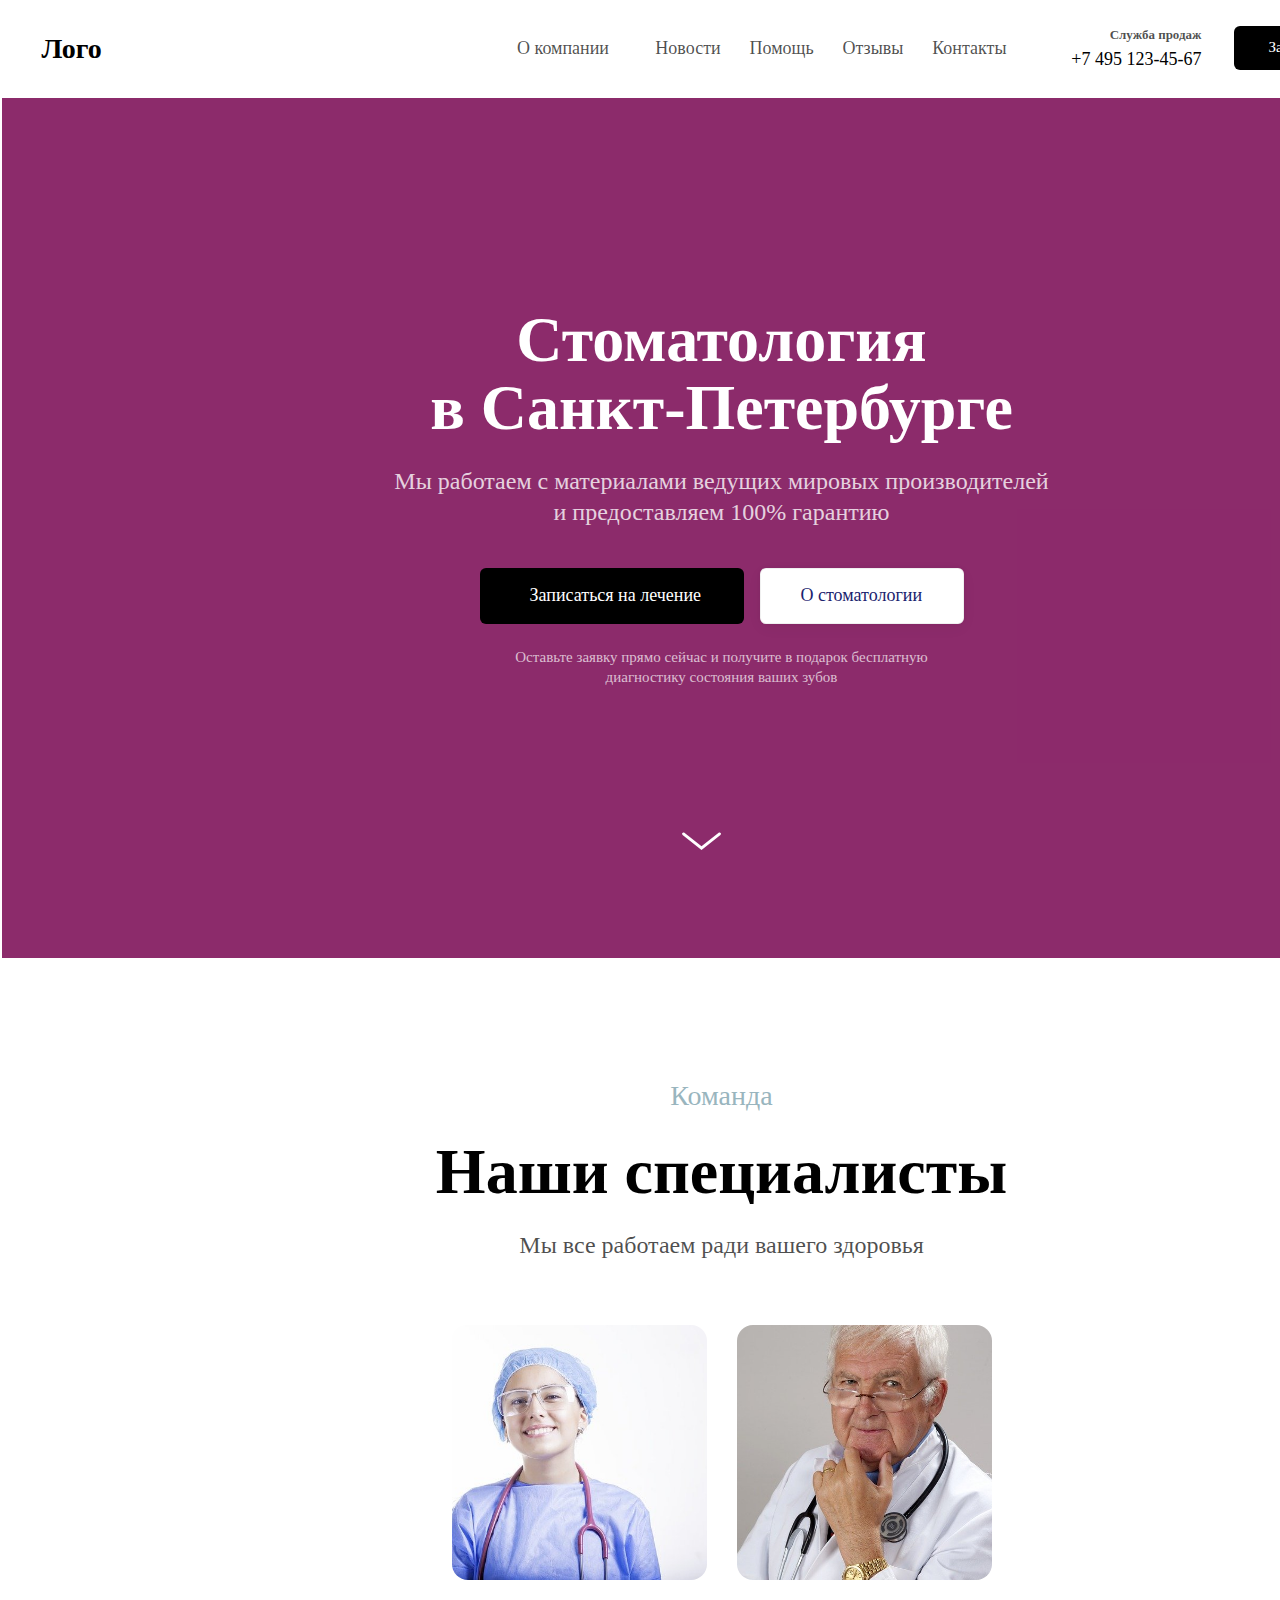
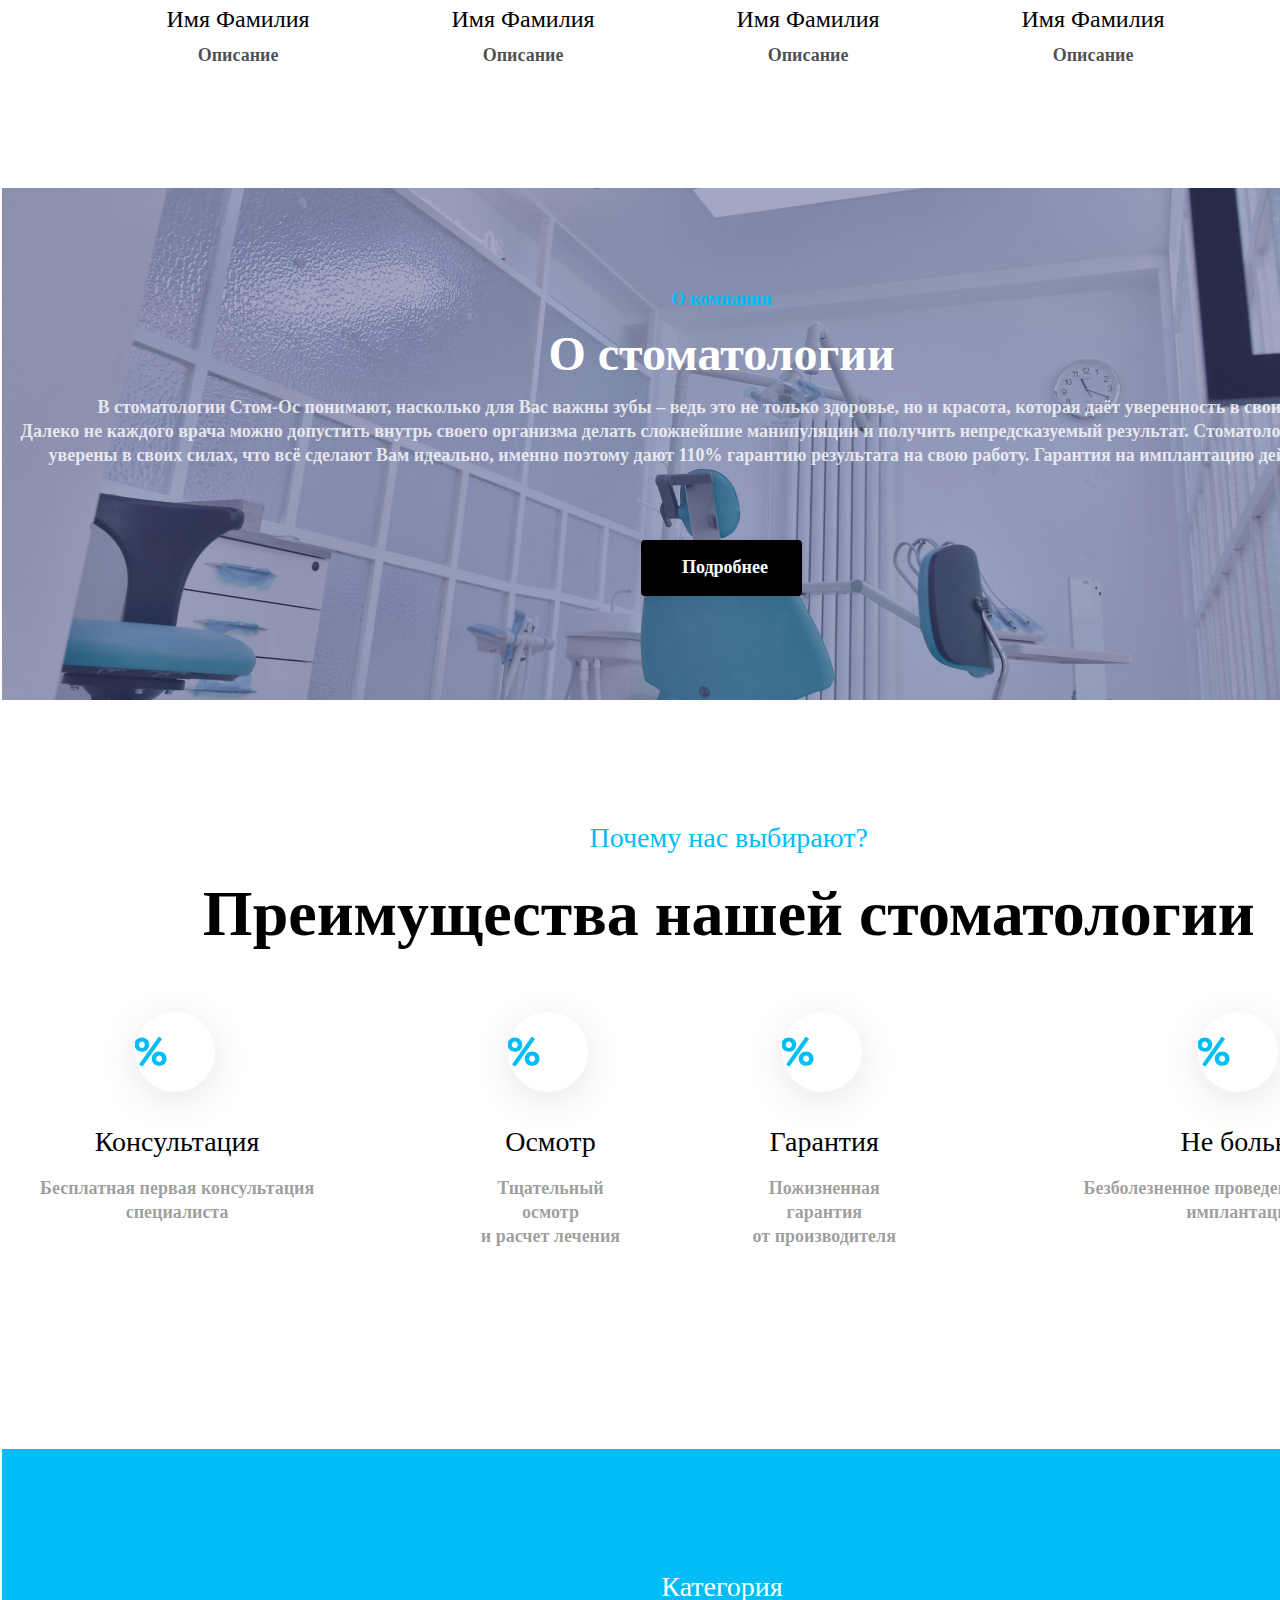
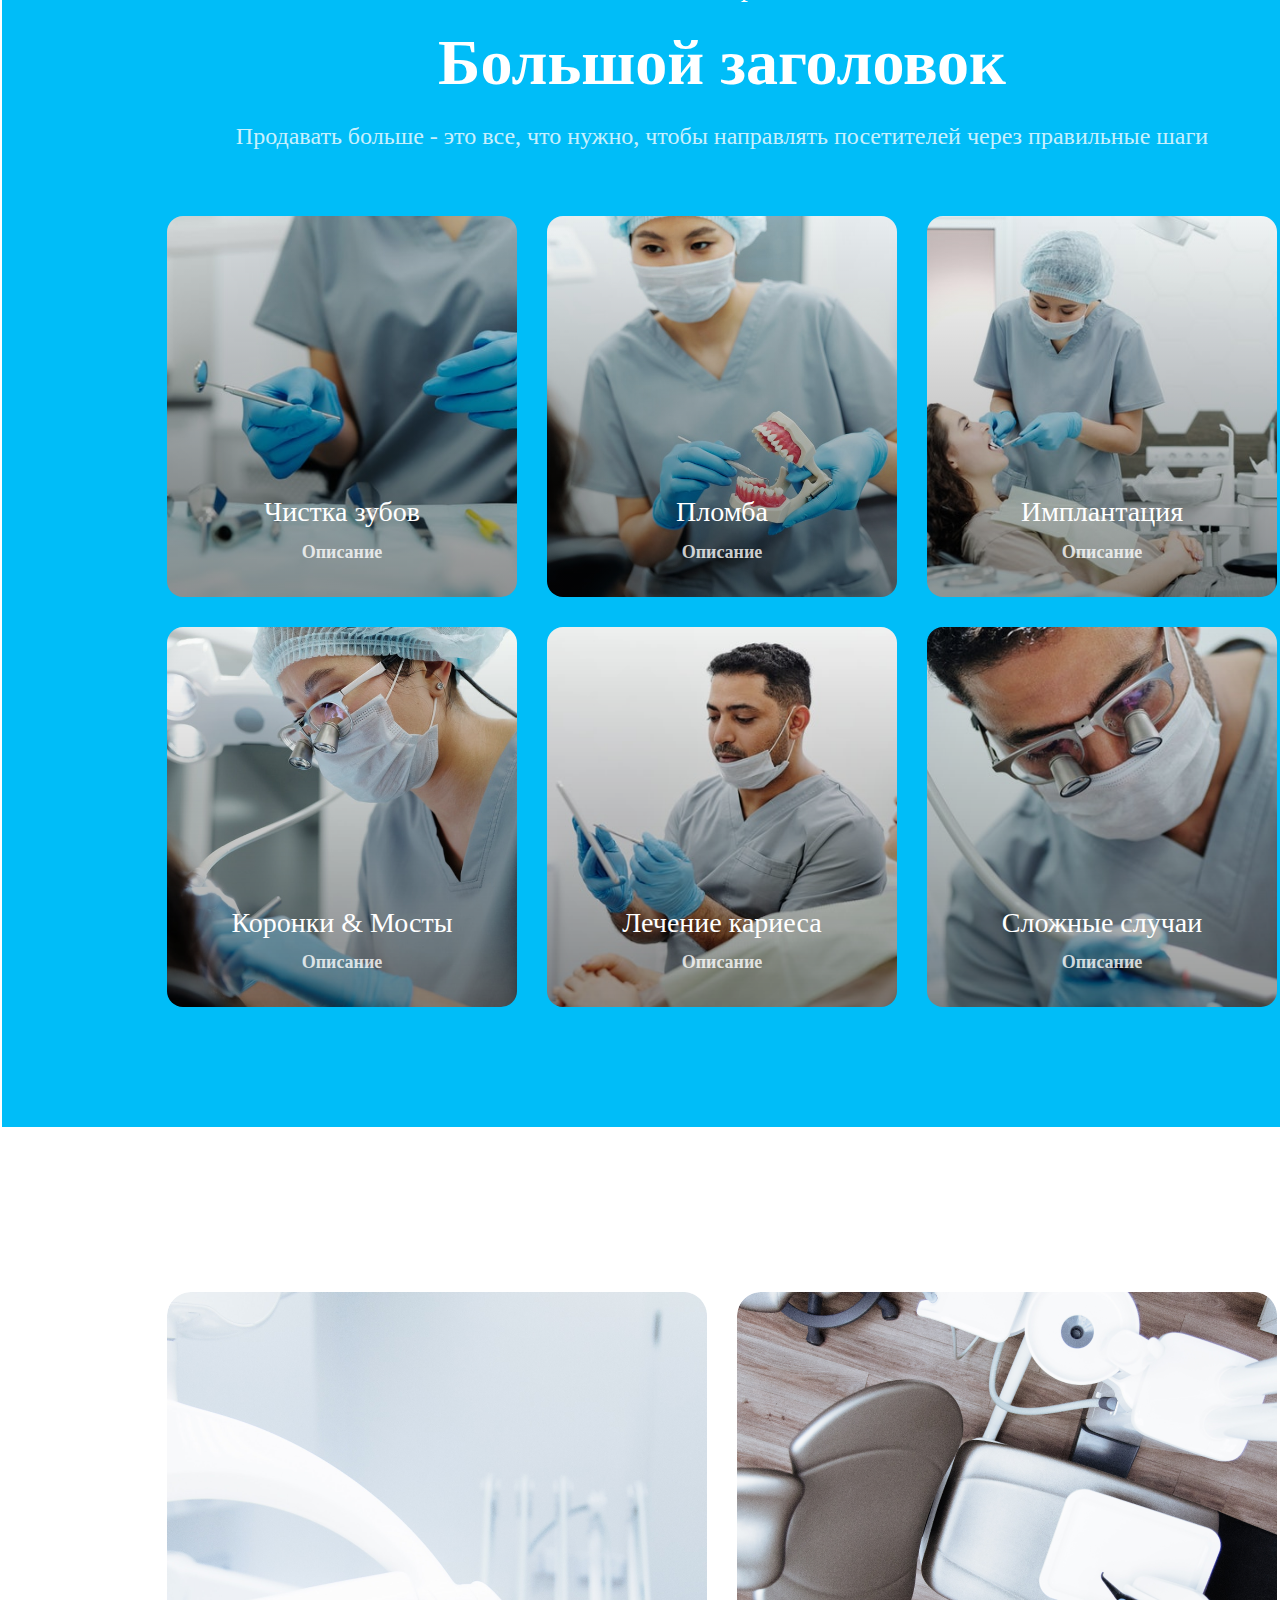
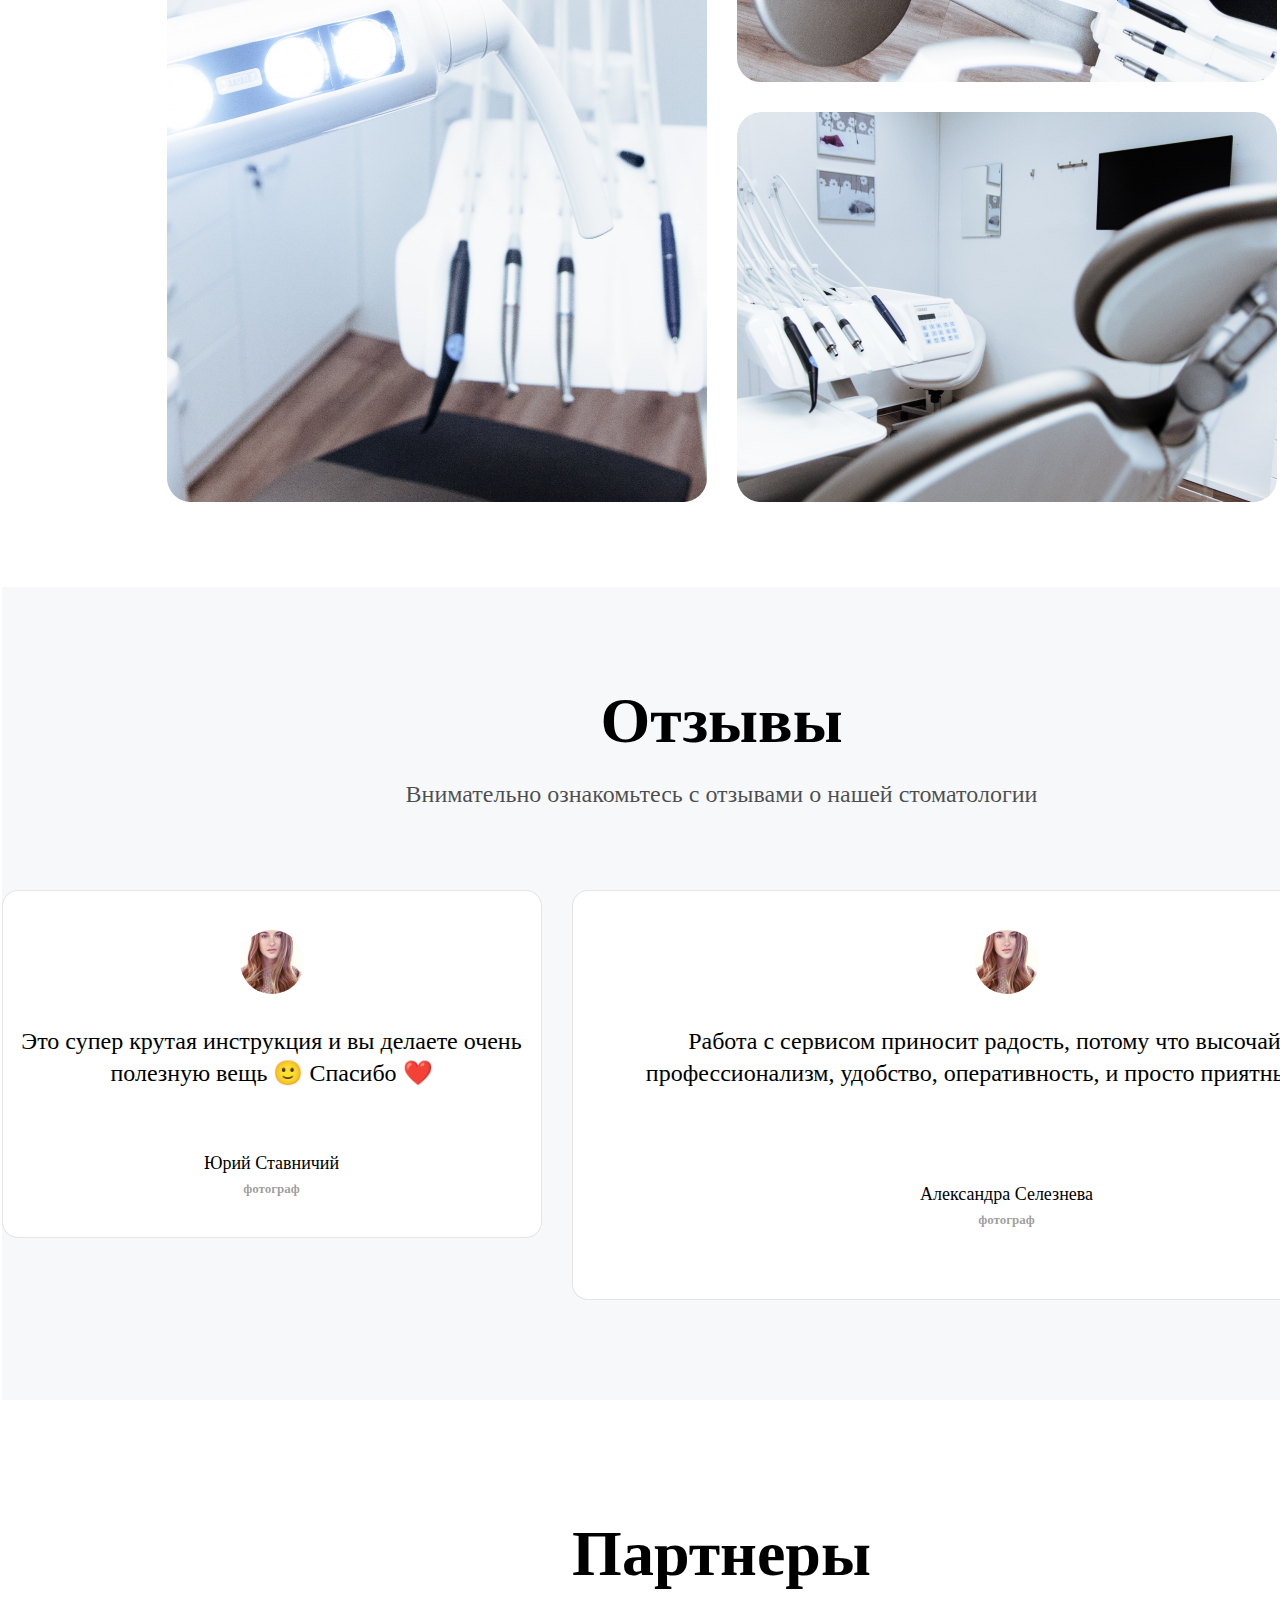
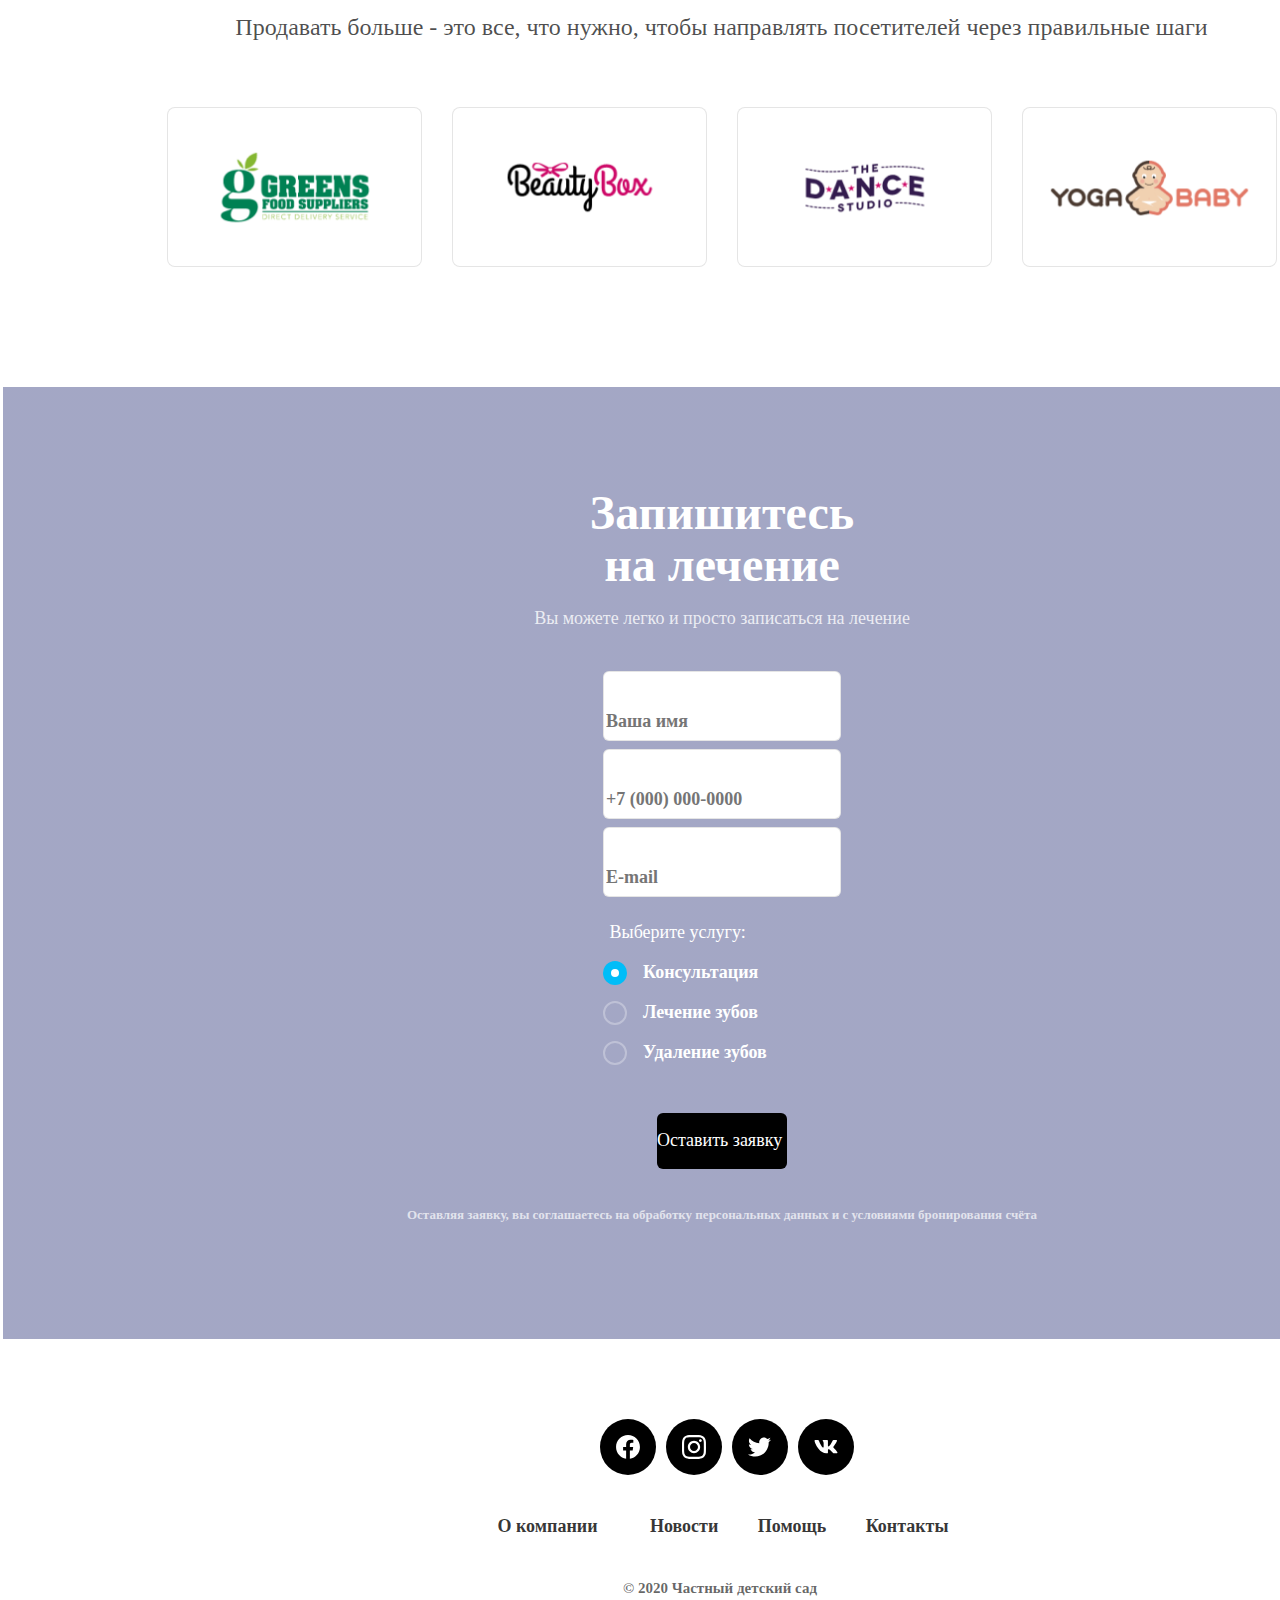
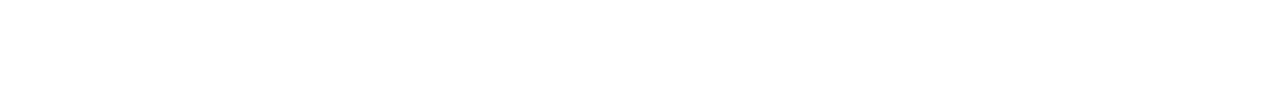
==== commit d965cb63: "Add files via upload" ====
--- a/Dentistry/public/index.html
+++ b/Dentistry/public/index.html
@@ -1,546 +1,538 @@
 <!doctype html>
 <html lang="en">
-  <head>
-    <meta charset="UTF-8" />
-    <meta http-equiv="X-UA-Compatible" content="IE=Edge">
-    <meta name="viewport" content="width=device-width, initial-scale=1">
-    <title>Стоматология в Санкт-Петербурге</title>
-    <link rel="stylesheet" href="../css/style.css" />
-    <link rel="stylesheet" href="../css/normalize.css">
-    <script src="../src/index.js" defer></script>
-    <link rel="stylesheet" href="../scss/scss/_fonts.scss">
-    <link rel="stylesheet" href="../scss/scss/_index.scss">
-    <link rel="stylesheet" href="../scss/scss/_variables.scss">
-    <link rel="stylesheet" href="../scss/scss/styles.scss">
-  </head>
-  <body>
-    <div class="frame-58">
-      <div class="container">
-        <!--Шапка сайта-->
-        <div class="menu-desktop-01-light">
-          <div class="light">
-            <span class="container-11">
+
+<head>
+  <meta charset="UTF-8" />
+  <meta http-equiv="X-UA-Compatible" content="IE=Edge">
+  <meta name="viewport" content="width=device-width, initial-scale=1">
+        <!--Название Страницы-->
+  <title>Стоматология в Санкт-Петербурге</title>
+  <link rel="stylesheet" href="../css/style.css" />
+  <link rel="stylesheet" href="../css/normalize.css">
+  <script src="../src/index.js" defer></script>
+</head>
+
+<body>
+  <div class="frame-58">
+    <div class="container">
+      <!--Шапка сайта-->
+      <div class="menu-desktop-01-light">
+        <div class="light">
+          <span class="container-11" href="index.html">
             Лого
-            </span>
-          </div>
-          <div class="frame-5">
-            <div class="navigation">
-              <span class="container-7">
+          </span>
+        </div>
+        <div class="frame-5">
+          <div class="navigation">
+            <span class="container-7"href="#">
               О компании
-              </span>
-              <span class="container-8">
+            </span>
+            <span class="container-8"href="#">
               Новости
-              </span>
-              <span class="container-9">
+            </span>
+            <span class="container-9"href="#">
               Помощь
-              </span>
-              <span class="container-10">
+            </span>
+            <span class="container-10"href="#">
               Отзывы
-              </span>
-              <span class="container-5">
+            </span>
+            <span class="container-5"href="#">
               Контакты
-              </span>
-            </div>
-            <div class="frame-39">
-              <div class="group-15">
-                <div class="c">
+            </span>
+          </div>
+          <div class="frame-39">
+            <div class="group-15">
+              <div class="c">
                 Cлужба продаж
-                </div>
-                <span class="container-6">
+              </div>
+              <span class="container-6">
                 +7 495 123-45-67
-                </span>
-              </div>
-              <div class="th-1-button-fixed-text-medium-primary">
-                <span class="container-12">
+              </span>
+            </div>
+            <div class="th-1-button-fixed-text-medium-primary">
+              <span class="container-12">
                 Заказать звонок
-                </span>
-              </div>
-            </div>
-          </div>
-        </div>
-        <!--Секция сайта-->
-        <div class="cover-02-desktop">
-          <div class="color">
-          </div>
-          <div class="image">
-          </div>
-          <div class="fade">
-          </div>
-          <div class="frame-2">
-            <div class="title">
-              <div class="container">
+              </span>
+            </div>
+          </div>
+        </div>
+      </div>
+      <!--Секция сайта-->
+      <div class="cover-02-desktop">
+        <div class="color">
+        </div>
+        <div class="image">
+        </div>
+        <div class="fade">
+        </div>
+        <div class="frame-2">
+          <div class="title">
+            <div class="container">
               Стоматология<br />
               в Санкт-Петербурге
-              </div>
-              <span class="container-1">
+            </div>
+            <span class="container-1">
               Мы работаем с материалами ведущих мировых производителей<br />
               и предоставляем 100% гарантию
-              </span>
-            </div>
-            <div class="buttons-01-horizontal">
-              <div class="frame-6">
-                <div class="th-1-button-fixed-text-large-primary-1">
-                  <span class="container-4">
+            </span>
+          </div>
+          <div class="buttons-01-horizontal">
+            <div class="frame-6">
+              <div class="th-1-button-fixed-text-large-primary-1">
+                <span class="container-4">
                   Записаться на лечение
+                </span>
+              </div>
+              <div class="th-1-button-fixed-text-large-secondary">
+                <div class="th-1-button-fixed-text-large-primary">
+                  <span class="container-3">
+                    О стоматологии
                   </span>
                 </div>
-                <div class="th-1-button-fixed-text-large-secondary">
-                  <div class="th-1-button-fixed-text-large-primary">
-                    <span class="container-3">
-                    О стоматологии
-                    </span>
-                  </div>
-                </div>
-              </div>
-              <span class="container-2">
+              </div>
+            </div>
+            <span class="container-2">
               Оставьте заявку прямо сейчас и получите в подарок бесплатную диагностику состояния ваших зубов
-              </span>
-            </div>
-          </div>
-          <div class="arrow-down">
-            <img class="polygon-1" src="../assets/vectors/polygon_1_x2.svg" />
-          </div>
-        </div>
-        <div class="benefits-05">
-          <div class="title-center-desktop-light">
-            <div class="container-19">
+            </span>
+          </div>
+        </div>
+        <div class="arrow-down">
+          <img class="polygon-1" src="../assets/vectors/polygon_1_x2.svg" />
+        </div>
+      </div>
+      <div class="benefits-05">
+        <div class="title-center-desktop-light">
+          <div class="container-19">
             Команда
-            </div>
-            <div class="container-17">
+          </div>
+          <div class="container-17">
             Наши специалисты
-            </div>
-            <span class="container-18">
+          </div>
+          <span class="container-18">
             Мы все работаем ради вашего здоровья
-            </span>
-          </div>
-          <div class="frame-9">
-            <div class="member-1-of-4-square-light">
-              <div class="rectangle-18209">
-              </div>
-              <div class="frame-44">
-                <div class="container-20">
+          </span>
+        </div>
+        <div class="frame-9">
+          <div class="member-1-of-4-square-light">
+            <div class="rectangle-18209">
+            </div>
+            <div class="frame-44">
+              <div class="container-20">
                 Имя Фамилия
-                </div>
-                <span class="container-21">
+              </div>
+              <span class="container-21">
                 Описание
-                </span>
-              </div>
-            </div>
-            <div class="member-1-of-4-square-light-1">
-              <div class="rectangle-182091">
-              </div>
-              <div class="frame-441">
-                <div class="container-22">
+              </span>
+            </div>
+          </div>
+          <div class="member-1-of-4-square-light-1">
+            <div class="rectangle-182091">
+            </div>
+            <div class="frame-441">
+              <div class="container-22">
                 Имя Фамилия
-                </div>
-                <span class="container-23">
+              </div>
+              <span class="container-23">
                 Описание
-                </span>
-              </div>
-            </div>
-            <div class="member-1-of-4-square-light-2">
-              <div class="rectangle-182092">
-              </div>
-              <div class="frame-442">
-                <div class="container-24">
+              </span>
+            </div>
+          </div>
+          <div class="member-1-of-4-square-light-2">
+            <div class="rectangle-182092">
+            </div>
+            <div class="frame-442">
+              <div class="container-24">
                 Имя Фамилия
-                </div>
-                <span class="container-25">
+              </div>
+              <span class="container-25">
                 Описание
-                </span>
-              </div>
-            </div>
-            <div class="member-1-of-4-square-light-3">
-              <div class="rectangle-182093">
-              </div>
-              <div class="frame-443">
-                <div class="container-26">
+              </span>
+            </div>
+          </div>
+          <div class="member-1-of-4-square-light-3">
+            <div class="rectangle-182093">
+            </div>
+            <div class="frame-443">
+              <div class="container-26">
                 Имя Фамилия
-                </div>
-                <span class="container-27">
+              </div>
+              <span class="container-27">
                 Описание
-                </span>
-              </div>
-            </div>
-          </div>
-        </div>
-        <div class="about-02-desktop">
-          <div class="image-1">
-          </div>
-          <div class="fade-1">
-          </div>
-          <div class="title-1">
-            <div class="container-13">
+              </span>
+            </div>
+          </div>
+        </div>
+      </div>
+      <div class="about-02-desktop">
+        <div class="image-1">
+        </div>
+        <div class="fade-1">
+        </div>
+        <div class="title-1">
+          <div class="container-13">
             О компании
-            </div>
-            <div class="container-14">
+          </div>
+          <div class="container-14">
             О стоматологии
-            </div>
-            <span class="container-15">
-            В стоматологии Стом-Ос понимают, насколько для Вас важны зубы – ведь это не только здоровье, но и красота, которая даёт уверенность в своих силах.<br />
-            Далеко не каждого врача можно допустить внутрь своего организма делать сложнейшие манипуляции и получить непредсказуемый результат. Стоматологи-имплантологи уверены в своих силах, что всё сделают Вам идеально, именно поэтому дают 110% гарантию результата на свою работу. Гарантия на имплантацию действует 50 лет.
-            </span>
-          </div>
-          <div class="buttonlargesecondary">
-            <div class="th-1-button-fixed-text-large-primary-2">
-              <span class="container-16">
+          </div>
+          <span class="container-15">
+            В стоматологии Стом-Ос понимают, насколько для Вас важны зубы – ведь это не только здоровье, но и красота,
+            которая даёт уверенность в своих силах.<br />
+            Далеко не каждого врача можно допустить внутрь своего организма делать сложнейшие манипуляции и получить
+            непредсказуемый результат. Стоматологи-имплантологи уверены в своих силах, что всё сделают Вам идеально,
+            именно поэтому дают 110% гарантию результата на свою работу. Гарантия на имплантацию действует 50 лет.
+          </span>
+        </div>
+        <div class="buttonlargesecondary">
+          <div class="th-1-button-fixed-text-large-primary-2">
+            <span class="container-16">
               Подробнее
-              </span>
-            </div>
-          </div>
-        </div>
-        <div class="benefits-05-desktop">
-          <div class="title-center-desktop-light-1">
-            <div class="container-29">
+            </span>
+          </div>
+        </div>
+      </div>
+      <div class="benefits-05-desktop">
+        <div class="title-center-desktop-light-1">
+          <div class="container-29">
             Почему нас выбирают?
-            </div>
-            <span class="container-28">
+          </div>
+          <span class="container-28">
             Преимущества нашей стоматологии
-            </span>
-          </div>
-          <div class="frame-91">
-            <div class="icon-text-center-1-of-4-light">
-              <div class="container-30">
-                <div class="discount">
-                  <img class="container-31" src="../assets/vectors/image_3_x2.svg" />
-                </div>
-              </div>
-              <div class="frame-8">
-                <div class="container-32">
+          </span>
+        </div>
+        <div class="frame-91">
+          <div class="icon-text-center-1-of-4-light">
+            <div class="container-30">
+              <div class="discount">
+                <img class="container-31" src="../assets/vectors/image_3_x2.svg" />
+              </div>
+            </div>
+            <div class="frame-8">
+              <div class="container-32">
                 Консультация
-                </div>
-                <span class="container-33">
+              </div>
+              <span class="container-33">
                 Бесплатная первая консультация специалиста
-                </span>
-              </div>
-            </div>
-            <div class="icon-text-center-1-of-4-light-1">
-              <div class="container-34">
-                <div class="discount-1">
-                  <img class="container-35" src="../assets/vectors/image_9_x2.svg" />
-                </div>
-              </div>
-              <div class="frame-81">
-                <div class="container-36">
+              </span>
+            </div>
+          </div>
+          <div class="icon-text-center-1-of-4-light-1">
+            <div class="container-34">
+              <div class="discount-1">
+                <img class="container-35" src="../assets/vectors/image_9_x2.svg" />
+              </div>
+            </div>
+            <div class="frame-81">
+              <div class="container-36">
                 Осмотр
-                </div>
-                <span class="container-37">
+              </div>
+              <span class="container-37">
                 Тщательный осмотр<br />
                 и расчет лечения
-                </span>
-              </div>
-            </div>
-            <div class="icon-text-center-1-of-4-light-2">
-              <div class="container-38">
-                <div class="discount-2">
-                  <img class="container-39" src="../assets/vectors/image_5_x2.svg" />
-                </div>
-              </div>
-              <div class="frame-82">
-                <div class="container-40">
+              </span>
+            </div>
+          </div>
+          <div class="icon-text-center-1-of-4-light-2">
+            <div class="container-38">
+              <div class="discount-2">
+                <img class="container-39" src="../assets/vectors/image_5_x2.svg" />
+              </div>
+            </div>
+            <div class="frame-82">
+              <div class="container-40">
                 Гарантия
-                </div>
-                <span class="container-41">
+              </div>
+              <span class="container-41">
                 Пожизненная гарантия<br />
                 от производителя
-                </span>
-              </div>
-            </div>
-            <div class="icon-text-center-1-of-4-light-3">
-              <div class="container-42">
-                <div class="discount-3">
-                  <img class="container-43" src="../assets/vectors/image_10_x2.svg" />
-                </div>
-              </div>
-              <div class="frame-83">
-                <div class="container-44">
+              </span>
+            </div>
+          </div>
+          <div class="icon-text-center-1-of-4-light-3">
+            <div class="container-42">
+              <div class="discount-3">
+                <img class="container-43" src="../assets/vectors/image_10_x2.svg" />
+              </div>
+            </div>
+            <div class="frame-83">
+              <div class="container-44">
                 Не больно
-                </div>
-                <span class="container-45">
+              </div>
+              <span class="container-45">
                 Безболезненное проведение процедуры имплантации
-                </span>
-              </div>
-            </div>
-          </div>
-        </div>
-        <div class="benefits-10-desktop">
-          <div class="title-center-desktop-light-2">
-            <div class="container-48">
+              </span>
+            </div>
+          </div>
+        </div>
+      </div>
+      <div class="benefits-10-desktop">
+        <div class="title-center-desktop-light-2">
+          <div class="container-48">
             Категория
-            </div>
-            <div class="container-46">
+          </div>
+          <div class="container-46">
             Большой заголовок
-            </div>
-            <span class="container-47">
+          </div>
+          <span class="container-47">
             Продавать больше - это все, что нужно, чтобы направлять посетителей через правильные шаги
-            </span>
-          </div>
-          <div class="frame-36">
-            <div class="frame-92">
-              <div class="card-1-of-3-text-bottom-center-dark">
-                <div class="card-1-of-3">
-                  <div class="container-49">
+          </span>
+        </div>
+        <div class="frame-36">
+          <div class="frame-92">
+            <div class="card-1-of-3-text-bottom-center-dark">
+              <div class="card-1-of-3">
+                <div class="container-49">
                   Чистка зубов
-                  </div>
-                  <span class="container-50">
+                </div>
+                <span class="container-50">
                   Описание
-                  </span>
-                </div>
-              </div>
-              <div class="card-1-of-3-text-bottom-center-dark-1">
-                <div class="card-1-of-31">
-                  <div class="container-51">
+                </span>
+              </div>
+            </div>
+            <div class="card-1-of-3-text-bottom-center-dark-1">
+              <div class="card-1-of-31">
+                <div class="container-51">
                   Пломба
-                  </div>
-                  <span class="container-52">
+                </div>
+                <span class="container-52">
                   Описание
-                  </span>
-                </div>
-              </div>
-              <div class="card-1-of-3-text-bottom-center-dark-2">
-                <div class="card-1-of-32">
-                  <div class="container-53">
+                </span>
+              </div>
+            </div>
+            <div class="card-1-of-3-text-bottom-center-dark-2">
+              <div class="card-1-of-32">
+                <div class="container-53">
                   Имплантация
-                  </div>
-                  <span class="container-54">
+                </div>
+                <span class="container-54">
                   Описание
-                  </span>
-                </div>
-              </div>
-            </div>
-            <div class="frame-10">
-              <div class="card-1-of-3-text-bottom-center-dark-3">
-                <div class="card-1-of-33">
-                  <div class="container-55">
+                </span>
+              </div>
+            </div>
+          </div>
+          <div class="frame-10">
+            <div class="card-1-of-3-text-bottom-center-dark-3">
+              <div class="card-1-of-33">
+                <div class="container-55">
                   Коронки &amp; Мосты
-                  </div>
-                  <span class="container-56">
+                </div>
+                <span class="container-56">
                   Описание
-                  </span>
-                </div>
-              </div>
-              <div class="card-1-of-3-text-bottom-center-dark-4">
-                <div class="card-1-of-34">
-                  <div class="container-57">
+                </span>
+              </div>
+            </div>
+            <div class="card-1-of-3-text-bottom-center-dark-4">
+              <div class="card-1-of-34">
+                <div class="container-57">
                   Лечение кариеса
-                  </div>
-                  <span class="container-58">
+                </div>
+                <span class="container-58">
                   Описание
-                  </span>
-                </div>
-              </div>
-              <div class="card-1-of-3-text-bottom-center-dark-5">
-                <div class="card-1-of-35">
-                  <div class="container-59">
+                </span>
+              </div>
+            </div>
+            <div class="card-1-of-3-text-bottom-center-dark-5">
+              <div class="card-1-of-35">
+                <div class="container-59">
                   Сложные случаи
-                  </div>
-                  <span class="container-60">
+                </div>
+                <span class="container-60">
                   Описание
-                  </span>
-                </div>
-              </div>
-            </div>
-          </div>
-        </div>
-        <div class="reviews-03-desktop">
-          <div class="title-2">
-            <div class="container-61">
+                </span>
+              </div>
+            </div>
+          </div>
+        </div>
+      </div>
+      <div class="image-2-3">
+        <img class="image-2-31" src="../assets/images/03.png"/>
+        <img class="image-2-32" src="../assets/images/02.png"/>
+        <img class="image-2-33" src="../assets/images/01.png"/>
+      </div>
+      <div class="reviews-03-desktop">
+        <div class="title-2">
+          <div class="container-61">
             Отзывы
-            </div>
-            <span class="container-62">
+          </div>
+          <span class="container-62">
             Внимательно ознакомьтесь с отзывами о нашей стоматологии
-            </span>
-          </div>
-          <div class="frame-23">
-            <div class="review-1-of-2-light">
-              <div class="review-1-of-3-light">
-                <div class="ellipse-1">
-                </div>
-                <div class="container-63">
+          </span>
+        </div>
+        <div class="frame-23">
+          <div class="review-1-of-2-light">
+            <div class="review-1-of-3-light">
+              <div class="ellipse-1">
+              </div>
+              <div class="container-63">
                 Это супер крутая инструкция и вы делаете очень полезную вещь 🙂 Спасибо ❤️
-                </div>
-                <div class="frame-101">
-                  <div class="container-64">
+              </div>
+              <div class="frame-101">
+                <div class="container-64">
                   Юрий Ставничий
-                  </div>
-                  <span class="container-65">
+                </div>
+                <span class="container-65">
                   фотограф
-                  </span>
-                </div>
-              </div>
-            </div>
-            <div class="review-1-of-2-light-1">
-              <div class="review-1-of-3-light-1">
-                <div class="ellipse-11">
-                </div>
-                <div class="container-66">
-                Работа с сервисом приносит радость, потому что высочайший профессионализм, удобство, оперативность, и просто приятные люди!
-                </div>
-                <div class="frame-102">
-                  <div class="container-67">
+                </span>
+              </div>
+            </div>
+          </div>
+          <div class="review-1-of-2-light-1">
+            <div class="review-1-of-3-light-1">
+              <div class="ellipse-11">
+              </div>
+              <div class="container-66">
+                Работа с сервисом приносит радость, потому что высочайший профессионализм, удобство, оперативность, и
+                просто приятные люди!
+              </div>
+              <div class="frame-102">
+                <div class="container-67">
                   Александра Селезнева
-                  </div>
-                  <span class="container-68">
+                </div>
+                <span class="container-68">
                   фотограф
-                  </span>
-                </div>
-              </div>
-            </div>
-          </div>
-        </div>
-        <div class="partners-01-desktop">
-          <div class="benefits-051">
-            <div class="frame-21">
-              <div class="container-79">
+                </span>
+              </div>
+            </div>
+          </div>
+        </div>
+      </div>
+      <div class="partners-01-desktop">
+        <div class="benefits-051">
+          <div class="frame-21">
+            <div class="container-79">
               Партнеры
-              </div>
-              <span class="container-80">
+            </div>
+            <span class="container-80">
               Продавать больше - это все, что нужно, чтобы направлять посетителей через правильные шаги
-              </span>
-            </div>
-            <div class="frame-45">
-              <div class="rectangle-58">
-              </div>
-              <div class="rectangle-59">
-              </div>
-              <div class="rectangle-60">
-              </div>
-              <div class="rectangle-61">
-              </div>
-            </div>
-          </div>
-        </div>
-        <div class="form-06-desktop">
-          <div class="title-3">
-            <div class="container-69">
+            </span>
+          </div>
+          <div class="frame-45">
+            <div class="rectangle-58">
+            </div>
+            <div class="rectangle-59">
+            </div>
+            <div class="rectangle-60">
+            </div>
+            <div class="rectangle-61">
+            </div>
+          </div>
+        </div>
+      </div>
+      <div class="form-06-desktop">
+        <div class="title-3">
+          <div class="container-69">
             Запишитесь<br />
             на лечение
-            </div>
-            <span class="container-70">
+          </div>
+          <span class="container-70">
             Вы можете легко и просто записаться на лечение
-            </span>
-          </div>
-          <div class="form-04-vertical">
-            <div class="frame-231">
-              <div class="th-1-form-input-default">
-                <span class="container-71">
-                Ваша имя
-                </span>
-              </div>
-              <div class="th-1-form-input-default-1">
-                <span class="container-72">
-                +7 (000) 000-0000
-                </span>
-              </div>
-              <div class="th-1-form-input-default-2">
-                <span class="email">
-                E-mail
-                </span>
-              </div>
-              <div class="form-05-vertical">
-                <div class="container-78">
+          </span>
+        </div>
+        <div class="form-04-vertical">
+          <div class="frame-231">
+            <div class="th-1-form-input-default">
+              <input class="container-71"type="search"placeholder="Ваша имя">
+            </input>
+            </div>
+            <div class="th-1-form-input-default-1">
+              <input class="container-72"type="search"placeholder="+7 (000) 000-0000">
+            </input>
+            </div>
+            <div class="th-1-form-input-default-2">
+              <input class="email"type="search"placeholder="E-mail">
+            </input>
+            </div>
+            <div class="form-05-vertical">
+              <div class="container-78">
                 Выберите услугу:
-                </div>
-                <div class="frame-31">
-                  <div class="th-1-form-option">
-                    <div class="th-1-form-radio-on">
-                      <div class="rectangle">
-                      </div>
+              </div>
+              <div class="frame-31">
+                <div class="th-1-form-option">
+                  <div class="th-1-form-radio-on">
+                    <div class="rectangle">
                     </div>
-                    <span class="container-75">
+                  </div>
+                  <span class="container-75">
                     Консультация
-                    </span>
+                  </span>
+                </div>
+                <div class="th-1-form-option-1">
+                  <div class="th-1-form-radio-off">
+                    <div class="rectangle-471">
+                    </div>
                   </div>
-                  <div class="th-1-form-option-1">
-                    <div class="th-1-form-radio-off">
-                      <div class="rectangle-471">
-                      </div>
+                  <span class="container-76">
+                    Лечение зубов
+                  </span>
+                </div>
+                <div class="th-1-form-option-2">
+                  <div class="th-1-form-radio-off-1">
+                    <div class="rectangle-472">
                     </div>
-                    <span class="container-76">
-                    Лечение зубов
-                    </span>
                   </div>
-                  <div class="th-1-form-option-2">
-                    <div class="th-1-form-radio-off-1">
-                      <div class="rectangle-472">
-                      </div>
-                    </div>
-                    <span class="container-77">
+                  <span class="container-77">
                     Удаление зубов
-                    </span>
-                  </div>
-                </div>
-              </div>
-            </div>
-            <div class="th-1-button-full-text-large-primary">
-              <span class="container-73">
+                  </span>
+                </div>
+              </div>
+            </div>
+          </div>
+          <div class="th-1-button-full-text-large-primary">
+            <span class="container-73">
               Оставить заявку
-              </span>
-            </div>
-            <p class="container-74">
-            <span class="container-74-sub-4"></span><span class="container-74-sub-3"></span><span class="container-74-sub-4"></span><span></span>
-            </p>
-          </div>
-        </div>
-        <!--Подвал сайта-->
-        <div class="footer-13">
-          <div class="social-light">
-            <div class="social-button-light-1">
-              <div class="facebook">
-                <img class="vector-1" src="../assets/vectors/vector_13_x2.svg" />
-              </div>
-            </div>
-            <div class="social-button-light-2">
-              <div class="instagram">
-                <img class="vector-2" src="../assets/vectors/vector_9_x2.svg" />
-              </div>
-            </div>
-            <div class="social-button-light-3">
-              <div class="twitter">
-                <img class="vector-3" src="../assets/vectors/vector_12_x2.svg" />
-              </div>
-            </div>
-            <div class="social-button-light">
-              <div class="vk">
-                <img class="vector" src="../assets/vectors/vector_5_x2.svg" />
-              </div>
-            </div>
-          </div>
-          <div class="navigation-1">
-            <span class="container-82">
+            </span>
+          </div>
+          <p class="container-74">
+            <span class="container-74-sub-4"></span><span class="container-74-sub-3"></span><span
+              class="container-74-sub-4"></span>Оставляя заявку, вы соглашаетесь на обработку персональных данных и с условиями бронирования счёта<span></span>
+          </p>
+        </div>
+      </div>
+      <!--Подвал сайта-->
+      <div class="footer-13">
+        <div class="social-light">
+          <div class="social-button-light-1">
+            <div class="facebook">
+              <img class="vector-1" src="../assets/vectors/vector_13_x2.svg" />
+            </div>
+          </div>
+          <div class="social-button-light-2">
+            <div class="instagram">
+              <img class="vector-2" src="../assets/vectors/vector_9_x2.svg" />
+            </div>
+          </div>
+          <div class="social-button-light-3">
+            <div class="twitter">
+              <img class="vector-3" src="../assets/vectors/vector_12_x2.svg" />
+            </div>
+          </div>
+          <div class="social-button-light">
+            <div class="vk">
+              <img class="vector" src="../assets/vectors/vector_5_x2.svg" />
+            </div>
+          </div>
+        </div>
+        <div class="navigation-1">
+          <span class="container-82"href="#">
             О компании
-            </span>
-            <span class="container-83">
+          </span>
+          <span class="container-83"href="#">
             Новости
-            </span>
-            <span class="container-84">
+          </span>
+          <span class="container-84"href="#">
             Помощь
-            </span>
-            <span class="container-85">
+          </span>
+          <span class="container-85"href="#">
             Контакты
-            </span>
-          </div>
-          <span class="container-81">
+          </span>
+        </div>
+        <span class="container-81">
           © 2020 Частный детский сад
-          </span>
-        </div>
-      </div>
-      <div class="media-03-desktop">
-        <div class="container-88">
-          <div class="image-4">
-          </div>
-        </div>
-        <div class="frame-103">
-          <div class="container-86">
-            <div class="image-2">
-            </div>
-          </div>
-          <div class="container-87">
-            <div class="image-3">
-            </div>
-          </div>
-        </div>
+        </span>
       </div>
     </div>
-  </body>
+    </div>
+  </div>
+</body>
+
 </html>--- a/Dentistry/css/style.css
+++ b/Dentistry/css/style.css
@@ -1,1906 +1,2497 @@
-@charset "UTF-8";
-/* Переменные (через $) */
-/* === wrapper === */
-/* Обёртки - отдельный блок */
 .wrapper {
-  /* Обёртка для прижатия подвала к нижней части */
 }
 
 .wrapper-forcontent {
-  min-height: 100vh;
-  /* 100 видимых высот */
-  display: -webkit-box;
-  display: -ms-flexbox;
-  display: flex;
-  -webkit-box-orient: vertical;
-  -webkit-box-direction: normal;
-      -ms-flex-direction: column;
-          flex-direction: column;
-}
-
-/* end === wrapper === end */
-/* === content-without-footer === */
-/* Основная часть без footer */
+    min-height: 100vh;
+    display: flex;
+    -webkit-box-orient: vertical;
+    -webkit-box-direction: normal;
+    flex-direction: column;
+}
+
 .content-without-footer {
-  -webkit-box-flex: 1;
-      -ms-flex-positive: 1;
-          flex-grow: 1;
-  /* Отношение блоков */
-}
-
-/* end === content-without-footer === end */
-/* Шрифты */
-/* example: 
-@font-face {
-    font-family: lato;
-    src: url(../fonts/lato-light.ttf);
-    font-weight: 300;
+    -webkit-box-flex: 1;
+    flex-grow: 1;
+}
+
+html {
+    box-sizing: border-box;
+}
+
+*, ::before, ::after {
+    box-sizing: inherit;
+}
+
+.frame-58 .container-11 {
+    overflow-wrap: break-word;
+    font-family: var(--style-1-title-2-bold-font-family, 'Stem', 'Roboto Condensed');
+    font-weight: var(--style-1-title-2-bold-font-weight, 700);
+    font-size: var(--style-1-title-2-bold-font-size, 28px);
+    line-height: var(--style-1-title-2-bold-line-height, 1.143);
+    color: var(--text-light-title, #000000);
+    cursor: pointer;
+}
+
+.frame-58 .light {
+    margin: 7px 0px;
+    display: flex;
+    box-sizing: border-box;
+}
+
+.frame-58 .container-7 {
+    margin-right: 12px;
+    width: 103px;
+    overflow-wrap: break-word;
+    font-family: var(--style-1-body-1-medium-font-family, 'Stem', 'Roboto Condensed');
+    font-weight: var(--style-1-body-1-medium-font-weight, 500);
+    font-size: var(--style-1-body-1-medium-font-size, 18px);
+    line-height: var(--style-1-body-1-medium-line-height, 1.333);
+    color: var(--text-light-body, rgba(0, 0, 0, 0.7));
+    cursor: pointer;
+}
+
+.frame-58 .container-7:hover {
+    font-family: rubik;
+    font-weight: 700;
     font-style: normal;
-}*/
-/* mixin */
-/* example:
-@mixin font-lato-normal-size-line($size-format: 400, $fonts:14px, $linehe: 17px) {
-    font-family: lato;
-    font-weight: $size-format;
+    font-size: 16px;
+    line-height: var(--style-1-body-1-medium-line-height, 1.333);
+    background-color: rgb(0, 189, 248);
+}
+
+.frame-58 .container-8 {
+    overflow-wrap: break-word;
+    font-family: var(--style-1-body-1-medium-font-family, 'Stem', 'Roboto Condensed');
+    font-weight: var(--style-1-body-1-medium-font-weight, 500);
+    font-size: var(--style-1-body-1-medium-font-size, 18px);
+    line-height: var(--style-1-body-1-medium-line-height, 1.333);
+    color: var(--text-light-body, rgba(0, 0, 0, 0.7));
+    cursor: pointer;
+}
+
+.frame-58 .container-8:hover {
+    font-family: rubik;
+    font-weight: 700;
     font-style: normal;
-    font-size: $fonts;
-    line-height: $linehe;
-}*/
-/* index */
-/*# sourceMappingURL=style.css.map */
-/* General */
-
-html {
-  box-sizing: border-box;
-}
-*, *::before, *::after {
-  box-sizing: inherit;
-}
-
-.frame-58 .container-11 {
-  overflow-wrap: break-word;
-  font-family: var(--style-1-title-2-bold-font-family, 'Stem', 'Roboto Condensed');
-  font-weight: var(--style-1-title-2-bold-font-weight, 700);
-  font-size: var(--style-1-title-2-bold-font-size, 28px);
-  line-height: var(--style-1-title-2-bold-line-height, 1.143);
-  color: var(--text-light-title, #000000);
-}
-.frame-58 .light {
-  margin: 7px 0;
-  display: flex;
-  box-sizing: border-box;
-}
-.frame-58 .container-7 {
-  margin-right: 12px;
-  width: 103px;
-  overflow-wrap: break-word;
-  font-family: var(--style-1-body-1-medium-font-family, 'Stem', 'Roboto Condensed');
-  font-weight: var(--style-1-body-1-medium-font-weight, 500);
-  font-size: var(--style-1-body-1-medium-font-size, 18px);
-  line-height: var(--style-1-body-1-medium-line-height, 1.333);
-  color: var(--text-light-body, rgba(0, 0, 0, 0.7));
-}
-.frame-58 .container-8 {
-  overflow-wrap: break-word;
-  font-family: var(--style-1-body-1-medium-font-family, 'Stem', 'Roboto Condensed');
-  font-weight: var(--style-1-body-1-medium-font-weight, 500);
-  font-size: var(--style-1-body-1-medium-font-size, 18px);
-  line-height: var(--style-1-body-1-medium-line-height, 1.333);
-  color: var(--text-light-body, rgba(0, 0, 0, 0.7));
-}
+    font-size: 16px;
+    line-height: var(--style-1-body-1-medium-line-height, 1.333);
+    background-color: rgb(0, 189, 248);
+}
+
 .frame-58 .container-9 {
-  overflow-wrap: break-word;
-  font-family: var(--style-1-body-1-medium-font-family, 'Stem', 'Roboto Condensed');
-  font-weight: var(--style-1-body-1-medium-font-weight, 500);
-  font-size: var(--style-1-body-1-medium-font-size, 18px);
-  line-height: var(--style-1-body-1-medium-line-height, 1.333);
-  color: var(--text-light-body, rgba(0, 0, 0, 0.7));
-}
+    overflow-wrap: break-word;
+    font-family: var(--style-1-body-1-medium-font-family, 'Stem', 'Roboto Condensed');
+    font-weight: var(--style-1-body-1-medium-font-weight, 500);
+    font-size: var(--style-1-body-1-medium-font-size, 18px);
+    line-height: var(--style-1-body-1-medium-line-height, 1.333);
+    color: var(--text-light-body, rgba(0, 0, 0, 0.7));
+    cursor: pointer;
+}
+
+.frame-58 .container-9:hover {
+    font-family: rubik;
+    font-weight: 700;
+    font-style: normal;
+    font-size: 16px;
+    line-height: var(--style-1-body-1-medium-line-height, 1.333);
+    background-color: rgb(0, 189, 248);
+}
+
 .frame-58 .container-10 {
-  overflow-wrap: break-word;
-  font-family: var(--style-1-body-1-medium-font-family, 'Stem', 'Roboto Condensed');
-  font-weight: var(--style-1-body-1-medium-font-weight, 500);
-  font-size: var(--style-1-body-1-medium-font-size, 18px);
-  line-height: var(--style-1-body-1-medium-line-height, 1.333);
-  color: var(--text-light-body, rgba(0, 0, 0, 0.7));
-}
+    overflow-wrap: break-word;
+    font-family: var(--style-1-body-1-medium-font-family, 'Stem', 'Roboto Condensed');
+    font-weight: var(--style-1-body-1-medium-font-weight, 500);
+    font-size: var(--style-1-body-1-medium-font-size, 18px);
+    line-height: var(--style-1-body-1-medium-line-height, 1.333);
+    color: var(--text-light-body, rgba(0, 0, 0, 0.7));
+    cursor: pointer;
+}
+
+.frame-58 .container-10:hover {
+    font-family: rubik;
+    font-weight: 700;
+    font-style: normal;
+    font-size: 16px;
+    line-height: var(--style-1-body-1-medium-line-height, 1.333);
+    background-color: rgb(0, 189, 248);
+}
+
 .frame-58 .container-5 {
-  overflow-wrap: break-word;
-  font-family: var(--style-1-body-1-medium-font-family, 'Stem', 'Roboto Condensed');
-  font-weight: var(--style-1-body-1-medium-font-weight, 500);
-  font-size: var(--style-1-body-1-medium-font-size, 18px);
-  line-height: var(--style-1-body-1-medium-line-height, 1.333);
-  color: var(--text-light-body, rgba(0, 0, 0, 0.7));
-}
+    overflow-wrap: break-word;
+    font-family: var(--style-1-body-1-medium-font-family, 'Stem', 'Roboto Condensed');
+    font-weight: var(--style-1-body-1-medium-font-weight, 500);
+    font-size: var(--style-1-body-1-medium-font-size, 18px);
+    line-height: var(--style-1-body-1-medium-line-height, 1.333);
+    color: var(--text-light-body, rgba(0, 0, 0, 0.7));
+    cursor: pointer;
+}
+
+.frame-58 .container-5:hover {
+    font-family: rubik;
+    font-weight: 700;
+    font-style: normal;
+    font-size: 16px;
+    line-height: var(--style-1-body-1-medium-line-height, 1.333);
+    background-color: rgb(0, 189, 248);
+}
+
 .frame-58 .navigation {
-  margin: 11px 0;
-  display: flex;
-  flex-direction: row;
-  justify-content: space-between;
-  width: 495px;
-  height: fit-content;
-  box-sizing: border-box;
-}
+    margin: 11px 0px;
+    display: flex;
+    flex-direction: row;
+    justify-content: space-between;
+    width: 495px;
+    height: fit-content;
+    box-sizing: border-box;
+}
+
 .frame-58 .c {
-  margin-bottom: 4px;
-  display: inline-block;
-  overflow-wrap: break-word;
-  font-family: var(--style-1-caption-font-family, 'Stem', 'Roboto Condensed');
-  font-weight: var(--style-1-caption-font-weight, 700);
-  font-size: var(--style-1-caption-font-size, 13px);
-  line-height: var(--style-1-caption-line-height, 1.385);
-  color: var(--text-light-body, rgba(0, 0, 0, 0.7));
-}
+    margin-bottom: 4px;
+    display: inline-block;
+    overflow-wrap: break-word;
+    font-family: var(--style-1-caption-font-family, 'Stem', 'Roboto Condensed');
+    font-weight: var(--style-1-caption-font-weight, 700);
+    font-size: var(--style-1-caption-font-size, 13px);
+    line-height: var(--style-1-caption-line-height, 1.385);
+    color: var(--text-light-body, rgba(0, 0, 0, 0.7));
+    cursor: pointer;
+}
+
+.frame-58 .c:hover {
+    font-family: rubik;
+    font-weight: 700;
+    font-style: normal;
+    font-size: 13px;
+    line-height: var(--style-1-body-1-medium-line-height, 1.333);
+    background-color: rgb(0, 189, 248);
+}
+
 .frame-58 .container-6 {
-  overflow-wrap: break-word;
-  font-family: var(--style-1-body-1-medium-font-family, 'Stem', 'Roboto Condensed');
-  font-weight: var(--style-1-body-1-medium-font-weight, 500);
-  font-size: var(--style-1-body-1-medium-font-size, 18px);
-  line-height: var(--style-1-body-1-medium-line-height, 1.333);
-  color: var(--text-light-title, #000000);
-}
+    overflow-wrap: break-word;
+    font-family: var(--style-1-body-1-medium-font-family, 'Stem', 'Roboto Condensed');
+    font-weight: var(--style-1-body-1-medium-font-weight, 500);
+    font-size: var(--style-1-body-1-medium-font-size, 18px);
+    line-height: var(--style-1-body-1-medium-line-height, 1.333);
+    color: var(--text-light-title, #000000);
+}
+
+.frame-58 .container-6:hover {
+    font-family: rubik;
+    font-weight: 700;
+    font-style: normal;
+    font-size: 16px;
+    line-height: var(--style-1-body-1-medium-line-height, 1.333);
+    background-color: rgb(0, 189, 248);
+}
+
 .frame-58 .group-15 {
-  margin-right: 32px;
-  display: flex;
-  flex-direction: column;
-  align-items: flex-end;
-  box-sizing: border-box;
-}
+    margin-right: 32px;
+    display: flex;
+    flex-direction: column;
+    align-items: flex-end;
+    box-sizing: border-box;
+    cursor: pointer;
+}
+
 .frame-58 .container-12 {
-  overflow-wrap: break-word;
-  font-family: var(--style-1-body-2-medium-font-family, 'Stem', 'Roboto Condensed');
-  font-weight: var(--style-1-body-2-medium-font-weight, 500);
-  font-size: var(--style-1-body-2-medium-font-size, 15px);
-  line-height: var(--style-1-body-2-medium-line-height, 1.333);
-  color: var(--text-dark-title, #FFFFFF);
-}
+    overflow-wrap: break-word;
+    font-family: var(--style-1-body-2-medium-font-family, 'Stem', 'Roboto Condensed');
+    font-weight: var(--style-1-body-2-medium-font-weight, 500);
+    font-size: var(--style-1-body-2-medium-font-size, 15px);
+    line-height: var(--style-1-body-2-medium-line-height, 1.333);
+    color: var(--text-dark-title, #FFFFFF);
+    margin-left: 35px;
+}
+
 .frame-58 .th-1-button-fixed-text-medium-primary {
-  border-radius: 6px;
-  background: #00BDF8;
-  margin-bottom: 2px;
-  display: flex;
-  padding: 12px 0;
-  width: 102px;
-  height: fit-content;
-  box-sizing: border-box;
-}
+    border-radius: 6px;
+    background: rgb(0, 0, 0);
+    margin-bottom: 2px;
+    display: flex;
+    padding: 12px 0px;
+    width: 168px;
+    height: fit-content;
+    box-sizing: border-box;
+    cursor: pointer;
+    transition: transform 400ms, background-color 1s ease-out, color 1s ease-out, -webkit-transform 400ms;
+}
+
+.frame-58 .th-1-button-fixed-text-medium-primary:hover {
+    background-color: rgb(46, 166, 179);
+    transform: scale(1.1);
+    color: rgb(174, 192, 197);
+}
+
+.frame-58 .th-1-button-fixed-text-medium-primary:active {
+    background-color: rgb(0, 189, 248);
+    transform: scale(1);
+    color: rgb(255, 255, 255);
+}
+
 .frame-58 .frame-39 {
-  display: flex;
-  flex-direction: row;
-  box-sizing: border-box;
-}
+    display: flex;
+    flex-direction: row;
+    box-sizing: border-box;
+}
+
 .frame-58 .frame-5 {
-  display: flex;
-  flex-direction: row;
-  justify-content: space-between;
-  width: 890px;
-  height: fit-content;
-  box-sizing: border-box;
-}
+    display: flex;
+    flex-direction: row;
+    justify-content: space-between;
+    width: 890px;
+    height: fit-content;
+    box-sizing: border-box;
+}
+
 .frame-58 .menu-desktop-01-light {
-  background: var(--elements-light-background, #FFFFFF);
-  margin-right: 1px;
-  display: flex;
-  flex-direction: row;
-  justify-content: space-between;
-  padding: 26px 40px;
-  width: 1440px;
-  box-sizing: border-box;
-}
+    background: var(--elements-light-background, #FFFFFF);
+    margin-right: 1px;
+    display: flex;
+    flex-direction: row;
+    justify-content: space-between;
+    padding: 26px 40px;
+    width: 1440px;
+    box-sizing: border-box;
+}
+
 .frame-58 .color {
-  background: var(--style-2-primary, #FE3268);
-  position: absolute;
-  left: 0px;
-  top: 0px;
-  right: 0px;
-  bottom: 0px;
-  height: 100%;
-}
+    background: var(--style-2-primary, #FE3268);
+    position: absolute;
+    inset: 0px;
+    height: 100%;
+}
+
 .frame-58 .image {
-  background: url('../assets/images/image_3.jpeg') 50% / cover no-repeat;
-  position: absolute;
-  left: 0px;
-  top: 0px;
-  right: 0px;
-  bottom: 0px;
-  height: 100%;
-}
+    background: url("../assets/images/image_3.jpeg") 50% center / cover no-repeat;
+    position: absolute;
+    inset: 0px;
+    height: 100%;
+}
+
 .frame-58 .fade {
-  background: rgba(26, 35, 110, 0.5);
-  position: absolute;
-  left: 0px;
-  top: 0px;
-  right: 0px;
-  bottom: 0px;
-  height: 100%;
-}
+    background: rgba(26, 35, 110, 0.5);
+    position: absolute;
+    inset: 0px;
+    height: 100%;
+}
+
 .frame-58 .container {
-  margin: 0 66.5px 24px 66.5px;
-  display: inline-block;
-  text-align: center;
-  overflow-wrap: break-word;
-  font-family: var(--style-1-display-bold-font-family, 'Stem', 'Roboto Condensed');
-  font-weight: var(--style-1-display-bold-font-weight, 700);
-  font-size: var(--style-1-display-bold-font-size, 64px);
-  line-height: var(--style-1-display-bold-line-height, 1.063);
-  color: var(--text-dark-title, #FFFFFF);
-}
+    margin: 0px 66.5px 24px;
+    display: inline-block;
+    text-align: center;
+    overflow-wrap: break-word;
+    font-family: var(--style-1-display-bold-font-family, 'Stem', 'Roboto Condensed');
+    font-weight: var(--style-1-display-bold-font-weight, 700);
+    font-size: var(--style-1-display-bold-font-size, 64px);
+    line-height: var(--style-1-display-bold-line-height, 1.063);
+    color: var(--text-dark-title, #FFFFFF);
+}
+
 .frame-58 .container-1 {
-  text-align: center;
-  overflow-wrap: break-word;
-  font-family: var(--style-1-title-3-medium-font-family, 'Stem', 'Roboto Condensed');
-  font-weight: var(--style-1-title-3-medium-font-weight, 500);
-  font-size: var(--style-1-title-3-medium-font-size, 24px);
-  line-height: var(--style-1-title-3-medium-line-height, 1.3);
-  color: var(--text-dark-body, rgba(255, 255, 255, 0.8));
-}
+    text-align: center;
+    overflow-wrap: break-word;
+    font-family: var(--style-1-title-3-medium-font-family, 'Stem', 'Roboto Condensed');
+    font-weight: var(--style-1-title-3-medium-font-weight, 500);
+    font-size: var(--style-1-title-3-medium-font-size, 24px);
+    line-height: var(--style-1-title-3-medium-line-height, 1.3);
+    color: var(--text-dark-body, rgba(255, 255, 255, 0.8));
+}
+
 .frame-58 .title {
-  margin-bottom: 40px;
-  display: flex;
-  flex-direction: column;
-  align-items: center;
-  width: fit-content;
-  box-sizing: border-box;
-}
+    margin-bottom: 40px;
+    display: flex;
+    flex-direction: column;
+    align-items: center;
+    width: fit-content;
+    box-sizing: border-box;
+}
+
 .frame-58 .container-4 {
-  overflow-wrap: break-word;
-  font-family: var(--style-1-body-1-medium-font-family, 'Stem', 'Roboto Condensed');
-  font-weight: var(--style-1-body-1-medium-font-weight, 500);
-  font-size: var(--style-1-body-1-medium-font-size, 18px);
-  line-height: var(--style-1-body-1-medium-line-height, 1.333);
-  color: #FFFFFF;
-  margin-left: 50px;
-}
+    overflow-wrap: break-word;
+    font-family: var(--style-1-body-1-medium-font-family, 'Stem', 'Roboto Condensed');
+    font-weight: var(--style-1-body-1-medium-font-weight, 500);
+    font-size: var(--style-1-body-1-medium-font-size, 18px);
+    line-height: var(--style-1-body-1-medium-line-height, 1.333);
+    color: rgb(255, 255, 255);
+    margin-left: 50px;
+}
+
 .frame-58 .th-1-button-fixed-text-large-primary-1 {
-  border-radius: 6px;
-  background: #00BDF8;
-  margin-right: 16px;
-  display: flex;
-  padding: 16px 0;
-  width: 264px;
-  box-sizing: border-box;
-}
+    border-radius: 6px;
+    background: rgb(0, 0, 0);
+    margin-right: 16px;
+    display: flex;
+    padding: 16px 0px;
+    width: 264px;
+    box-sizing: border-box;
+    cursor: pointer;
+    transition: transform 400ms, background-color 1s ease-out, color 1s ease-out, -webkit-transform 400ms;
+}
+
+.frame-58 .th-1-button-fixed-text-large-primary-1:hover {
+    background-color: rgb(46, 166, 179);
+    transform: scale(1.1);
+    color: rgb(174, 192, 197);
+}
+
+.frame-58 .th-1-button-fixed-text-large-primary-1:active {
+    background-color: rgb(0, 189, 248);
+    transform: scale(1);
+    color: rgb(255, 255, 255);
+}
+
 .frame-58 .container-3 {
-  overflow-wrap: break-word;
-  font-family: var(--style-1-body-1-medium-font-family, 'Stem', 'Roboto Condensed');
-  font-weight: var(--style-1-body-1-medium-font-weight, 500);
-  font-size: var(--style-1-body-1-medium-font-size, 18px);
-  line-height: var(--style-1-body-1-medium-line-height, 1.333);
-  color: #1A236E;
-  margin-left: 40px
-}
+    overflow-wrap: break-word;
+    font-family: var(--style-1-body-1-medium-font-family, 'Stem', 'Roboto Condensed');
+    font-weight: var(--style-1-body-1-medium-font-weight, 500);
+    font-size: var(--style-1-body-1-medium-font-size, 18px);
+    line-height: var(--style-1-body-1-medium-line-height, 1.333);
+    color: rgb(26, 35, 110);
+    margin-left: 40px;
+}
+
 .frame-58 .th-1-button-fixed-text-large-primary {
-  box-shadow: var(--shadow-1, 0px 0px 4px 0px rgba(0, 0, 0, 0.04)), var(--shadow-1, 0px 4px 16px 0px rgba(0, 0, 0, 0.04));
-  border-radius: 6px;
-  border: 1px solid var(--black-6, rgba(0, 0, 0, 0.06));
-  background: var(--white-100, #FFFFFF);
-  display: flex;
-  padding: 15px 0;
-  width: 204px;
-  height: fit-content;
-  box-sizing: border-box;
-}
+    box-shadow: var(--shadow-1, 0px 0px 4px 0px rgba(0, 0, 0, 0.04)), var(--shadow-1, 0px 4px 16px 0px rgba(0, 0, 0, 0.04));
+    border-radius: 6px;
+    border: 1px solid var(--black-6, rgba(0, 0, 0, 0.06));
+    background: var(--white-100, #FFFFFF);
+    display: flex;
+    padding: 15px 0px;
+    width: 204px;
+    height: fit-content;
+    box-sizing: border-box;
+    cursor: pointer;
+    transition: transform 400ms, background-color 1s ease-out, color 1s ease-out, -webkit-transform 400ms;
+}
+
+.frame-58 .th-1-button-fixed-text-large-primary:hover {
+    background-color: rgb(46, 166, 179);
+    transform: scale(1.1);
+    color: rgb(174, 192, 197);
+}
+
+.frame-58 .th-1-button-fixed-text-large-primary:active {
+    background-color: rgb(0, 189, 248);
+    transform: scale(1);
+    color: rgb(255, 255, 255);
+}
+
 .frame-58 .th-1-button-fixed-text-large-secondary {
-  display: flex;
-  width: 204px;
-  box-sizing: border-box;
-}
+    display: flex;
+    width: 204px;
+    box-sizing: border-box;
+}
+
 .frame-58 .frame-6 {
-  margin-bottom: 24px;
-  display: flex;
-  flex-direction: row;
-  width: 484px;
-  box-sizing: border-box;
-}
+    margin-bottom: 24px;
+    display: flex;
+    flex-direction: row;
+    width: 484px;
+    box-sizing: border-box;
+}
+
 .frame-58 .container-2 {
-  text-align: center;
-  overflow-wrap: break-word;
-  font-family: var(--style-1-body-2-medium-font-family, 'Stem', 'Roboto Condensed');
-  font-weight: var(--style-1-body-2-medium-font-weight, 500);
-  font-size: var(--style-1-body-2-medium-font-size, 15px);
-  line-height: var(--style-1-body-2-medium-line-height, 1.333);
-  color: var(--text-dark-label, rgba(255, 255, 255, 0.7));
-}
+    text-align: center;
+    overflow-wrap: break-word;
+    font-family: var(--style-1-body-2-medium-font-family, 'Stem', 'Roboto Condensed');
+    font-weight: var(--style-1-body-2-medium-font-weight, 500);
+    font-size: var(--style-1-body-2-medium-font-size, 15px);
+    line-height: var(--style-1-body-2-medium-line-height, 1.333);
+    color: var(--text-dark-label, rgba(255, 255, 255, 0.7));
+}
+
 .frame-58 .buttons-01-horizontal {
-  display: flex;
-  flex-direction: column;
-  align-items: center;
-  width: 484px;
-  box-sizing: border-box;
-}
+    display: flex;
+    flex-direction: column;
+    align-items: center;
+    width: 484px;
+    box-sizing: border-box;
+}
+
 .frame-58 .frame-2 {
-  position: relative;
-  margin-bottom: 143.4px;
-  display: flex;
-  flex-direction: column;
-  align-items: center;
-  width: fit-content;
-  box-sizing: border-box;
-}
+    position: relative;
+    margin-bottom: 143.4px;
+    display: flex;
+    flex-direction: column;
+    align-items: center;
+    width: fit-content;
+    box-sizing: border-box;
+}
+
 .frame-58 .polygon-1 {
-  width: 40.7px;
-  height: 18.5px;
-}
+    width: 40.7px;
+    height: 18.5px;
+    cursor: pointer;
+    transition: transform 400ms, background-color 1s ease-out, color 1s ease-out, -webkit-transform 400ms;
+}
+
+.frame-58 .polygon-1:hover {
+    transform: scale(1.1);
+}
+
+.frame-58 .polygon-1:active {
+    transform: scale(1);
+}
+
 .frame-58 .arrow-down {
-  position: relative;
-  margin-left: 0px;
-  display: flex;
-  width: 80px;
-  height: 80px;
-  box-sizing: border-box;
-}
+    position: relative;
+    margin-left: 0px;
+    display: flex;
+    width: 80px;
+    height: 80px;
+    box-sizing: border-box;
+}
+
 .frame-58 .cover-02-desktop {
-  background: #FFFFFF;
-  position: relative;
-  margin-right: 1px;
-  display: flex;
-  flex-direction: column;
-  align-items: center;
-  padding: 208px 0 46.1px 0;
-  width: 1440px;
-  box-sizing: border-box;
-}
+    background: rgb(255, 255, 255);
+    position: relative;
+    margin-right: 1px;
+    display: flex;
+    flex-direction: column;
+    align-items: center;
+    padding: 208px 0px 46.1px;
+    width: 1440px;
+    box-sizing: border-box;
+}
+
 .frame-58 .container-19 {
-  margin-bottom: 24px;
-  display: inline-block;
-  overflow-wrap: break-word;
-  font-family: var(--style-1-title-2-medium-font-family, 'Stem', 'Roboto Condensed');
-  font-weight: var(--style-1-title-2-medium-font-weight, 500);
-  font-size: var(--style-1-title-2-medium-font-size, 28px);
-  line-height: var(--style-1-title-2-medium-line-height, 1.3);
-  color: #00BDF8;
-}
+    margin-bottom: 24px;
+    display: inline-block;
+    overflow-wrap: break-word;
+    font-family: var(--style-1-title-2-medium-font-family, 'Stem', 'Roboto Condensed');
+    font-weight: var(--style-1-title-2-medium-font-weight, 500);
+    font-size: var(--style-1-title-2-medium-font-size, 28px);
+    line-height: var(--style-1-title-2-medium-line-height, 1.3);
+    color: rgb(153, 181, 190);
+}
+
 .frame-58 .container-17 {
-  margin-bottom: 24px;
-  display: inline-block;
-  overflow-wrap: break-word;
-  font-family: var(--style-1-display-bold-font-family, 'Stem', 'Roboto Condensed');
-  font-weight: var(--style-1-display-bold-font-weight, 700);
-  font-size: var(--style-1-display-bold-font-size, 64px);
-  line-height: var(--style-1-display-bold-line-height, 1.063);
-  color: var(--text-light-title, #000000);
-}
+    margin-bottom: 24px;
+    display: inline-block;
+    overflow-wrap: break-word;
+    font-family: var(--style-1-display-bold-font-family, 'Stem', 'Roboto Condensed');
+    font-weight: var(--style-1-display-bold-font-weight, 700);
+    font-size: var(--style-1-display-bold-font-size, 64px);
+    line-height: var(--style-1-display-bold-line-height, 1.063);
+    color: var(--text-light-title, #000000);
+}
+
 .frame-58 .container-18 {
-  overflow-wrap: break-word;
-  font-family: var(--style-1-title-3-medium-font-family, 'Stem', 'Roboto Condensed');
-  font-weight: var(--style-1-title-3-medium-font-weight, 500);
-  font-size: var(--style-1-title-3-medium-font-size, 24px);
-  line-height: var(--style-1-title-3-medium-line-height, 1.3);
-  color: var(--text-light-body, rgba(0, 0, 0, 0.7));
-}
+    overflow-wrap: break-word;
+    font-family: var(--style-1-title-3-medium-font-family, 'Stem', 'Roboto Condensed');
+    font-weight: var(--style-1-title-3-medium-font-weight, 500);
+    font-size: var(--style-1-title-3-medium-font-size, 24px);
+    line-height: var(--style-1-title-3-medium-line-height, 1.3);
+    color: var(--text-light-body, rgba(0, 0, 0, 0.7));
+}
+
 .frame-58 .title-center-desktop-light {
-  margin-bottom: 64px;
-  display: flex;
-  flex-direction: column;
-  align-items: center;
-  width: fit-content;
-  box-sizing: border-box;
-}
+    margin-bottom: 64px;
+    display: flex;
+    flex-direction: column;
+    align-items: center;
+    width: fit-content;
+    box-sizing: border-box;
+}
+
 .frame-58 .rectangle-18209 {
-  border-radius: 16px;
-  background: url('../assets/images/rectangle_18209.jpeg') 50% / cover no-repeat;
-  margin-bottom: 24px;
-  width: 255px;
-  height: 255px;
-}
+    border-radius: 16px;
+    background: url("../assets/images/rectangle_18209.jpeg") 50% center / cover no-repeat;
+    margin-bottom: 24px;
+    width: 255px;
+    height: 255px;
+    cursor: pointer;
+    transition: transform 400ms, background-color 1s ease-out, color 1s ease-out, -webkit-transform 400ms;
+}
+
+.frame-58 .rectangle-18209:hover {
+    transform: scale(1.1);
+}
+
+.frame-58 .rectangle-18209:active {
+    transform: scale(1);
+}
+
 .frame-58 .container-20 {
-  margin-bottom: 8px;
-  display: inline-block;
-  align-self: flex-start;
-  overflow-wrap: break-word;
-  font-family: var(--style-1-title-3-medium-font-family, 'Stem', 'Roboto Condensed');
-  font-weight: var(--style-1-title-3-medium-font-weight, 500);
-  font-size: var(--style-1-title-3-medium-font-size, 24px);
-  line-height: var(--style-1-title-3-medium-line-height, 1.3);
-  color: var(--text-light-title, #000000);
-}
+    margin-bottom: 8px;
+    display: inline-block;
+    align-self: flex-start;
+    overflow-wrap: break-word;
+    font-family: var(--style-1-title-3-medium-font-family, 'Stem', 'Roboto Condensed');
+    font-weight: var(--style-1-title-3-medium-font-weight, 500);
+    font-size: var(--style-1-title-3-medium-font-size, 24px);
+    line-height: var(--style-1-title-3-medium-line-height, 1.3);
+    color: var(--text-light-title, #000000);
+}
+
 .frame-58 .container-21 {
-  overflow-wrap: break-word;
-  font-family: var(--style-1-body-1-regular-font-family, 'Stem', 'Roboto Condensed');
-  font-weight: var(--style-1-body-1-regular-font-weight, 700);
-  font-size: var(--style-1-body-1-regular-font-size, 18px);
-  line-height: var(--style-1-body-1-regular-line-height, 1.333);
-  color: var(--text-light-body, rgba(0, 0, 0, 0.7));
-}
+    overflow-wrap: break-word;
+    font-family: var(--style-1-body-1-regular-font-family, 'Stem', 'Roboto Condensed');
+    font-weight: var(--style-1-body-1-regular-font-weight, 700);
+    font-size: var(--style-1-body-1-regular-font-size, 18px);
+    line-height: var(--style-1-body-1-regular-line-height, 1.333);
+    color: var(--text-light-body, rgba(0, 0, 0, 0.7));
+}
+
 .frame-58 .frame-44 {
-  display: flex;
-  flex-direction: column;
-  align-self: flex-start;
-  width: fit-content;
-  box-sizing: border-box;
-}
+    display: flex;
+    flex-direction: column;
+    align-self: flex-start;
+    width: fit-content;
+    box-sizing: border-box;
+}
+
 .frame-58 .member-1-of-4-square-light {
-  display: flex;
-  flex-direction: column;
-  box-sizing: border-box;
-}
+    display: flex;
+    flex-direction: column;
+    box-sizing: border-box;
+}
+
 .frame-58 .rectangle-182091 {
-  border-radius: 16px;
-  background: url('../assets/images/rectangle_182093.jpeg') 50% / cover no-repeat;
-  margin-bottom: 24px;
-  width: 255px;
-  height: 255px;
-}
+    border-radius: 16px;
+    background: url("../assets/images/rectangle_182093.jpeg") 50% center / cover no-repeat;
+    margin-bottom: 24px;
+    width: 255px;
+    height: 255px;
+    cursor: pointer;
+    transition: transform 400ms, background-color 1s ease-out, color 1s ease-out, -webkit-transform 400ms;
+}
+
+.frame-58 .rectangle-182091:hover {
+    transform: scale(1.1);
+}
+
+.frame-58 .rectangle-182091:active {
+    transform: scale(1);
+}
+
 .frame-58 .container-22 {
-  margin-bottom: 8px;
-  display: inline-block;
-  align-self: flex-start;
-  overflow-wrap: break-word;
-  font-family: var(--style-1-title-3-medium-font-family, 'Stem', 'Roboto Condensed');
-  font-weight: var(--style-1-title-3-medium-font-weight, 500);
-  font-size: var(--style-1-title-3-medium-font-size, 24px);
-  line-height: var(--style-1-title-3-medium-line-height, 1.3);
-  color: var(--text-light-title, #000000);
-}
+    margin-bottom: 8px;
+    display: inline-block;
+    align-self: flex-start;
+    overflow-wrap: break-word;
+    font-family: var(--style-1-title-3-medium-font-family, 'Stem', 'Roboto Condensed');
+    font-weight: var(--style-1-title-3-medium-font-weight, 500);
+    font-size: var(--style-1-title-3-medium-font-size, 24px);
+    line-height: var(--style-1-title-3-medium-line-height, 1.3);
+    color: var(--text-light-title, #000000);
+}
+
 .frame-58 .container-23 {
-  overflow-wrap: break-word;
-  font-family: var(--style-1-body-1-regular-font-family, 'Stem', 'Roboto Condensed');
-  font-weight: var(--style-1-body-1-regular-font-weight, 700);
-  font-size: var(--style-1-body-1-regular-font-size, 18px);
-  line-height: var(--style-1-body-1-regular-line-height, 1.333);
-  color: var(--text-light-body, rgba(0, 0, 0, 0.7));
-}
+    overflow-wrap: break-word;
+    font-family: var(--style-1-body-1-regular-font-family, 'Stem', 'Roboto Condensed');
+    font-weight: var(--style-1-body-1-regular-font-weight, 700);
+    font-size: var(--style-1-body-1-regular-font-size, 18px);
+    line-height: var(--style-1-body-1-regular-line-height, 1.333);
+    color: var(--text-light-body, rgba(0, 0, 0, 0.7));
+}
+
 .frame-58 .frame-441 {
-  display: flex;
-  flex-direction: column;
-  align-self: flex-start;
-  width: fit-content;
-  box-sizing: border-box;
-}
+    display: flex;
+    flex-direction: column;
+    align-self: flex-start;
+    width: fit-content;
+    box-sizing: border-box;
+}
+
 .frame-58 .member-1-of-4-square-light-1 {
-  display: flex;
-  flex-direction: column;
-  box-sizing: border-box;
-}
+    display: flex;
+    flex-direction: column;
+    box-sizing: border-box;
+}
+
 .frame-58 .rectangle-182092 {
-  border-radius: 16px;
-  background: url('../assets/images/rectangle_182091.jpeg') 50% / cover no-repeat;
-  margin-bottom: 24px;
-  width: 255px;
-  height: 255px;
-}
+    border-radius: 16px;
+    background: url("../assets/images/rectangle_182091.jpeg") 50% center / cover no-repeat;
+    margin-bottom: 24px;
+    width: 255px;
+    height: 255px;
+    cursor: pointer;
+    transition: transform 400ms, background-color 1s ease-out, color 1s ease-out, -webkit-transform 400ms;
+}
+
+.frame-58 .rectangle-182092:hover {
+    transform: scale(1.1);
+}
+
+.frame-58 .rectangle-182092:active {
+    transform: scale(1);
+}
+
 .frame-58 .container-24 {
-  margin-bottom: 8px;
-  display: inline-block;
-  align-self: flex-start;
-  overflow-wrap: break-word;
-  font-family: var(--style-1-title-3-medium-font-family, 'Stem', 'Roboto Condensed');
-  font-weight: var(--style-1-title-3-medium-font-weight, 500);
-  font-size: var(--style-1-title-3-medium-font-size, 24px);
-  line-height: var(--style-1-title-3-medium-line-height, 1.3);
-  color: var(--text-light-title, #000000);
-}
+    margin-bottom: 8px;
+    display: inline-block;
+    align-self: flex-start;
+    overflow-wrap: break-word;
+    font-family: var(--style-1-title-3-medium-font-family, 'Stem', 'Roboto Condensed');
+    font-weight: var(--style-1-title-3-medium-font-weight, 500);
+    font-size: var(--style-1-title-3-medium-font-size, 24px);
+    line-height: var(--style-1-title-3-medium-line-height, 1.3);
+    color: var(--text-light-title, #000000);
+}
+
 .frame-58 .container-25 {
-  overflow-wrap: break-word;
-  font-family: var(--style-1-body-1-regular-font-family, 'Stem', 'Roboto Condensed');
-  font-weight: var(--style-1-body-1-regular-font-weight, 700);
-  font-size: var(--style-1-body-1-regular-font-size, 18px);
-  line-height: var(--style-1-body-1-regular-line-height, 1.333);
-  color: var(--text-light-body, rgba(0, 0, 0, 0.7));
-}
+    overflow-wrap: break-word;
+    font-family: var(--style-1-body-1-regular-font-family, 'Stem', 'Roboto Condensed');
+    font-weight: var(--style-1-body-1-regular-font-weight, 700);
+    font-size: var(--style-1-body-1-regular-font-size, 18px);
+    line-height: var(--style-1-body-1-regular-line-height, 1.333);
+    color: var(--text-light-body, rgba(0, 0, 0, 0.7));
+}
+
 .frame-58 .frame-442 {
-  display: flex;
-  flex-direction: column;
-  align-self: flex-start;
-  width: fit-content;
-  box-sizing: border-box;
-}
+    display: flex;
+    flex-direction: column;
+    align-self: flex-start;
+    width: fit-content;
+    box-sizing: border-box;
+}
+
 .frame-58 .member-1-of-4-square-light-2 {
-  display: flex;
-  flex-direction: column;
-  box-sizing: border-box;
-}
+    display: flex;
+    flex-direction: column;
+    box-sizing: border-box;
+}
+
 .frame-58 .rectangle-182093 {
-  border-radius: 16px;
-  background: url('../assets/images/rectangle_182092.jpeg') 50% / cover no-repeat;
-  margin-bottom: 24px;
-  width: 255px;
-  height: 255px;
-}
+    border-radius: 16px;
+    background: url("../assets/images/rectangle_182092.jpeg") 50% center / cover no-repeat;
+    margin-bottom: 24px;
+    width: 255px;
+    height: 255px;
+    cursor: pointer;
+    transition: transform 400ms, background-color 1s ease-out, color 1s ease-out, -webkit-transform 400ms;
+}
+
+.frame-58 .rectangle-182093:hover {
+    transform: scale(1.1);
+}
+
+.frame-58 .rectangle-182093:active {
+    transform: scale(1);
+}
+
 .frame-58 .container-26 {
-  margin-bottom: 8px;
-  display: inline-block;
-  align-self: flex-start;
-  overflow-wrap: break-word;
-  font-family: var(--style-1-title-3-medium-font-family, 'Stem', 'Roboto Condensed');
-  font-weight: var(--style-1-title-3-medium-font-weight, 500);
-  font-size: var(--style-1-title-3-medium-font-size, 24px);
-  line-height: var(--style-1-title-3-medium-line-height, 1.3);
-  color: var(--text-light-title, #000000);
-}
+    margin-bottom: 8px;
+    display: inline-block;
+    align-self: flex-start;
+    overflow-wrap: break-word;
+    font-family: var(--style-1-title-3-medium-font-family, 'Stem', 'Roboto Condensed');
+    font-weight: var(--style-1-title-3-medium-font-weight, 500);
+    font-size: var(--style-1-title-3-medium-font-size, 24px);
+    line-height: var(--style-1-title-3-medium-line-height, 1.3);
+    color: var(--text-light-title, #000000);
+}
+
 .frame-58 .container-27 {
-  overflow-wrap: break-word;
-  font-family: var(--style-1-body-1-regular-font-family, 'Stem', 'Roboto Condensed');
-  font-weight: var(--style-1-body-1-regular-font-weight, 700);
-  font-size: var(--style-1-body-1-regular-font-size, 18px);
-  line-height: var(--style-1-body-1-regular-line-height, 1.333);
-  color: var(--text-light-body, rgba(0, 0, 0, 0.7));
-}
+    overflow-wrap: break-word;
+    font-family: var(--style-1-body-1-regular-font-family, 'Stem', 'Roboto Condensed');
+    font-weight: var(--style-1-body-1-regular-font-weight, 700);
+    font-size: var(--style-1-body-1-regular-font-size, 18px);
+    line-height: var(--style-1-body-1-regular-line-height, 1.333);
+    color: var(--text-light-body, rgba(0, 0, 0, 0.7));
+}
+
 .frame-58 .frame-443 {
-  display: flex;
-  flex-direction: column;
-  align-self: flex-start;
-  width: fit-content;
-  box-sizing: border-box;
-}
+    display: flex;
+    flex-direction: column;
+    align-self: flex-start;
+    width: fit-content;
+    box-sizing: border-box;
+}
+
 .frame-58 .member-1-of-4-square-light-3 {
-  display: flex;
-  flex-direction: column;
-  box-sizing: border-box;
-}
+    display: flex;
+    flex-direction: column;
+    box-sizing: border-box;
+}
+
 .frame-58 .frame-9 {
-  display: flex;
-  flex-direction: row;
-  column-gap: 30px;
-  width: fit-content;
-  box-sizing: border-box;
-}
+    display: flex;
+    flex-direction: row;
+    column-gap: 30px;
+    width: fit-content;
+    box-sizing: border-box;
+}
+
 .frame-58 .benefits-05 {
-  background: var(--white-100, #FFFFFF);
-  margin: 0 1px 0.5px 0;
-  display: flex;
-  flex-direction: column;
-  align-items: center;
-  padding: 120px 0;
-  width: 1440px;
-  box-sizing: border-box;
-}
+    background: var(--white-100, #FFFFFF);
+    margin: 0px 1px 0.5px 0px;
+    display: flex;
+    flex-direction: column;
+    align-items: center;
+    padding: 120px 0px;
+    width: 1440px;
+    box-sizing: border-box;
+}
+
 .frame-58 .image-1 {
-  background: url('../assets/images/image_4.jpeg') 50% / cover no-repeat;
-  position: absolute;
-  left: 0px;
-  top: 0px;
-  right: 0px;
-  bottom: 0px;
-  height: 100%;
-}
+    background: url("../assets/images/image_4.jpeg") 50% center / cover no-repeat;
+    position: absolute;
+    inset: 0px;
+    height: 100%;
+}
+
 .frame-58 .fade-1 {
-  background: rgba(26, 35, 110, 0.4);
-  position: absolute;
-  left: 0px;
-  top: 0px;
-  right: 0px;
-  bottom: 0px;
-  height: 100%;
-}
+    background: rgba(26, 35, 110, 0.4);
+    position: absolute;
+    inset: 0px;
+    height: 100%;
+}
+
 .frame-58 .container-13 {
-  margin-bottom: 16px;
-  display: inline-block;
-  overflow-wrap: break-word;
-  font-family: var(--style-2-body-1-medium-font-family, 'Gilroy', 'Roboto Condensed');
-  font-weight: var(--style-2-body-1-medium-font-weight, 600);
-  font-size: var(--style-2-body-1-medium-font-size, 18px);
-  line-height: var(--style-2-body-1-medium-line-height, 1.333);
-  color: #00BDF8;
-}
+    margin-bottom: 16px;
+    display: inline-block;
+    overflow-wrap: break-word;
+    font-family: var(--style-2-body-1-medium-font-family, 'Gilroy', 'Roboto Condensed');
+    font-weight: var(--style-2-body-1-medium-font-weight, 600);
+    font-size: var(--style-2-body-1-medium-font-size, 18px);
+    line-height: var(--style-2-body-1-medium-line-height, 1.333);
+    color: rgb(0, 189, 248);
+}
+
 .frame-58 .container-14 {
-  margin-bottom: 16px;
-  display: inline-block;
-  overflow-wrap: break-word;
-  font-family: var(--style-2-title-1-bold-font-family, 'Gilroy', 'Roboto Condensed');
-  font-weight: var(--style-2-title-1-bold-font-weight, 700);
-  font-size: var(--style-2-title-1-bold-font-size, 48px);
-  line-height: var(--style-2-title-1-bold-line-height, 1.083);
-  color: var(--text-dark-title, #FFFFFF);
-}
+    margin-bottom: 16px;
+    display: inline-block;
+    overflow-wrap: break-word;
+    font-family: var(--style-2-title-1-bold-font-family, 'Gilroy', 'Roboto Condensed');
+    font-weight: var(--style-2-title-1-bold-font-weight, 700);
+    font-size: var(--style-2-title-1-bold-font-size, 48px);
+    line-height: var(--style-2-title-1-bold-line-height, 1.083);
+    color: var(--text-dark-title, #FFFFFF);
+}
+
 .frame-58 .container-15 {
-  text-align: center;
-  overflow-wrap: break-word;
-  font-family: var(--style-2-body-1-medium-font-family, 'Gilroy', 'Roboto Condensed');
-  font-weight: var(--style-2-body-1-medium-font-weight, 600);
-  font-size: var(--style-2-body-1-medium-font-size, 18px);
-  line-height: var(--style-2-body-1-medium-line-height, 1.333);
-  color: var(--text-dark-body, rgba(255, 255, 255, 0.8));
-}
+    text-align: center;
+    overflow-wrap: break-word;
+    font-family: var(--style-2-body-1-medium-font-family, 'Gilroy', 'Roboto Condensed');
+    font-weight: var(--style-2-body-1-medium-font-weight, 600);
+    font-size: var(--style-2-body-1-medium-font-size, 18px);
+    line-height: var(--style-2-body-1-medium-line-height, 1.333);
+    color: var(--text-dark-body, rgba(255, 255, 255, 0.8));
+}
+
 .frame-58 .title-1 {
-  position: relative;
-  margin-bottom: 72px;
-  display: flex;
-  flex-direction: column;
-  align-items: center;
-  width: fit-content;
-  box-sizing: border-box;
-}
+    position: relative;
+    margin-bottom: 72px;
+    display: flex;
+    flex-direction: column;
+    align-items: center;
+    width: fit-content;
+    box-sizing: border-box;
+}
+
 .frame-58 .container-16 {
-  overflow-wrap: break-word;
-  font-family: var(--style-2-body-1-bold-font-family, 'Gilroy', 'Roboto Condensed');
-  font-weight: var(--style-2-body-1-bold-font-weight, 700);
-  font-size: var(--style-2-body-1-bold-font-size, 18px);
-  line-height: var(--style-2-body-1-bold-line-height, 1.333);
-  color: #FFFFFF;
-  margin-left: 40px;
-}
+    overflow-wrap: break-word;
+    font-family: var(--style-2-body-1-bold-font-family, 'Gilroy', 'Roboto Condensed');
+    font-weight: var(--style-2-body-1-bold-font-weight, 700);
+    font-size: var(--style-2-body-1-bold-font-size, 18px);
+    line-height: var(--style-2-body-1-bold-line-height, 1.333);
+    color: rgb(255, 255, 255);
+    margin-left: 40px;
+}
+
 .frame-58 .th-1-button-fixed-text-large-primary-2 {
-  box-shadow: var(--shadow-1, 0px 0px 4px 0px rgba(0, 0, 0, 0.04)), var(--shadow-1, 0px 4px 16px 0px rgba(0, 0, 0, 0.04));
-  border-radius: 4px;
-  border: 1px solid var(--black-6, rgba(0, 0, 0, 0.06));
-  background: #00BDF8;
-  display: flex;
-  padding: 15px 0;
-  width: 161px;
-  height: fit-content;
-  box-sizing: border-box;
-}
+    box-shadow: var(--shadow-1, 0px 0px 4px 0px rgba(0, 0, 0, 0.04)), var(--shadow-1, 0px 4px 16px 0px rgba(0, 0, 0, 0.04));
+    border-radius: 4px;
+    border: 1px solid var(--black-6, rgba(0, 0, 0, 0.06));
+    background: rgb(0, 0, 0);
+    display: flex;
+    padding: 15px 0px;
+    width: 161px;
+    height: fit-content;
+    box-sizing: border-box;
+    cursor: pointer;
+    transition: transform 400ms, background-color 1s ease-out, color 1s ease-out, -webkit-transform 400ms;
+}
+
+.frame-58 .th-1-button-fixed-text-large-primary-2:hover {
+    background-color: rgb(46, 166, 179);
+    transform: scale(1.1);
+    color: rgb(174, 192, 197);
+}
+
+.frame-58 .th-1-button-fixed-text-large-primary-2:active {
+    background-color: rgb(0, 189, 248);
+    transform: scale(1);
+    color: rgb(255, 255, 255);
+}
+
 .frame-58 .buttonlargesecondary {
-  position: relative;
-  display: flex;
-  width: 161px;
-  box-sizing: border-box;
-}
+    position: relative;
+    display: flex;
+    width: 161px;
+    box-sizing: border-box;
+}
+
 .frame-58 .about-02-desktop {
-  background: #FFFFFF;
-  position: relative;
-  margin-right: 1px;
-  display: flex;
-  flex-direction: column;
-  align-items: center;
-  padding: 100px 0 104px 0;
-  width: 1440px;
-  box-sizing: border-box;
-}
+    background: rgb(255, 255, 255);
+    position: relative;
+    margin-right: 1px;
+    display: flex;
+    flex-direction: column;
+    align-items: center;
+    padding: 100px 0px 104px;
+    width: 1440px;
+    box-sizing: border-box;
+}
+
 .frame-58 .container-29 {
-  margin-bottom: 24px;
-  display: inline-block;
-  overflow-wrap: break-word;
-  font-family: var(--style-1-title-2-medium-font-family, 'Stem', 'Roboto Condensed');
-  font-weight: var(--style-1-title-2-medium-font-weight, 500);
-  font-size: var(--style-1-title-2-medium-font-size, 28px);
-  line-height: var(--style-1-title-2-medium-line-height, 1.3);
-  color: #00BDF8;
-}
+    margin-bottom: 24px;
+    display: inline-block;
+    overflow-wrap: break-word;
+    font-family: var(--style-1-title-2-medium-font-family, 'Stem', 'Roboto Condensed');
+    font-weight: var(--style-1-title-2-medium-font-weight, 500);
+    font-size: var(--style-1-title-2-medium-font-size, 28px);
+    line-height: var(--style-1-title-2-medium-line-height, 1.3);
+    color: rgb(0, 189, 248);
+}
+
 .frame-58 .container-28 {
-  text-align: center;
-  overflow-wrap: break-word;
-  font-family: var(--style-1-display-bold-font-family, 'Stem', 'Roboto Condensed');
-  font-weight: var(--style-1-display-bold-font-weight, 700);
-  font-size: var(--style-1-display-bold-font-size, 64px);
-  line-height: var(--style-1-display-bold-line-height, 1.063);
-  color: var(--text-light-title, #000000);
-}
+    text-align: center;
+    overflow-wrap: break-word;
+    font-family: var(--style-1-display-bold-font-family, 'Stem', 'Roboto Condensed');
+    font-weight: var(--style-1-display-bold-font-weight, 700);
+    font-size: var(--style-1-display-bold-font-size, 64px);
+    line-height: var(--style-1-display-bold-line-height, 1.063);
+    color: var(--text-light-title, #000000);
+}
+
 .frame-58 .title-center-desktop-light-1 {
-  margin: 0 0 64px 14.5px;
-  display: flex;
-  flex-direction: column;
-  align-items: center;
-  width: fit-content;
-  box-sizing: border-box;
-}
+    margin: 0px 0px 64px 14.5px;
+    display: flex;
+    flex-direction: column;
+    align-items: center;
+    width: fit-content;
+    box-sizing: border-box;
+}
+
 .frame-58 .container-31 {
-  width: 32px;
-  height: 30px;
-}
+    width: 32px;
+    height: 30px;
+}
+
 .frame-58 .discount {
-  display: flex;
-  width: 48px;
-  height: 48px;
-  box-sizing: border-box;
-}
+    display: flex;
+    width: 48px;
+    height: 48px;
+    box-sizing: border-box;
+}
+
 .frame-58 .container-30 {
-  box-shadow: 0px 8px 40px 0px rgba(0, 0, 0, 0.1);
-  border-radius: 40px;
-  background: #FFFFFF;
-  position: relative;
-  margin: 0 5px 32px 0;
-  display: flex;
-  padding: 25px 0;
-  width: 80px;
-  height: 80px;
-  box-sizing: border-box;
-}
+    box-shadow: rgba(0, 0, 0, 0.1) 0px 8px 40px 0px;
+    border-radius: 40px;
+    background: rgb(255, 255, 255);
+    position: relative;
+    margin: 0px 5px 32px 0px;
+    display: flex;
+    padding: 25px 0px;
+    width: 80px;
+    height: 80px;
+    box-sizing: border-box;
+    cursor: pointer;
+}
+
 .frame-58 .container-32 {
-  margin-bottom: 16px;
-  display: inline-block;
-  overflow-wrap: break-word;
-  font-family: var(--style-1-title-2-medium-font-family, 'Stem', 'Roboto Condensed');
-  font-weight: var(--style-1-title-2-medium-font-weight, 500);
-  font-size: var(--style-1-title-2-medium-font-size, 28px);
-  line-height: var(--style-1-title-2-medium-line-height, 1.3);
-  color: var(--black-100, #000000);
-}
+    margin-bottom: 16px;
+    display: inline-block;
+    overflow-wrap: break-word;
+    font-family: var(--style-1-title-2-medium-font-family, 'Stem', 'Roboto Condensed');
+    font-weight: var(--style-1-title-2-medium-font-weight, 500);
+    font-size: var(--style-1-title-2-medium-font-size, 28px);
+    line-height: var(--style-1-title-2-medium-line-height, 1.3);
+    color: var(--black-100, #000000);
+}
+
 .frame-58 .container-33 {
-  text-align: center;
-  overflow-wrap: break-word;
-  font-family: var(--style-1-body-1-regular-font-family, 'Stem', 'Roboto Condensed');
-  font-weight: var(--style-1-body-1-regular-font-weight, 700);
-  font-size: var(--style-1-body-1-regular-font-size, 18px);
-  line-height: var(--style-1-body-1-regular-line-height, 1.333);
-  color: var(--black-40, rgba(0, 0, 0, 0.4));
-}
+    text-align: center;
+    overflow-wrap: break-word;
+    font-family: var(--style-1-body-1-regular-font-family, 'Stem', 'Roboto Condensed');
+    font-weight: var(--style-1-body-1-regular-font-weight, 700);
+    font-size: var(--style-1-body-1-regular-font-size, 18px);
+    line-height: var(--style-1-body-1-regular-line-height, 1.333);
+    color: var(--black-40, rgba(0, 0, 0, 0.4));
+}
+
 .frame-58 .frame-8 {
-  display: flex;
-  flex-direction: column;
-  align-items: center;
-  width: fit-content;
-  box-sizing: border-box;
-}
+    display: flex;
+    flex-direction: column;
+    align-items: center;
+    width: fit-content;
+    box-sizing: border-box;
+}
+
 .frame-58 .icon-text-center-1-of-4-light {
-  margin-right: 120.5px;
-  display: flex;
-  flex-direction: column;
-  align-items: center;
-  box-sizing: border-box;
-}
+    margin-right: 120.5px;
+    display: flex;
+    flex-direction: column;
+    align-items: center;
+    box-sizing: border-box;
+}
+
 .frame-58 .container-35 {
-  width: 32px;
-  height: 30px;
-}
+    width: 32px;
+    height: 30px;
+    cursor: pointer;
+}
+
 .frame-58 .discount-1 {
-  display: flex;
-  width: 48px;
-  height: 48px;
-  box-sizing: border-box;
-}
+    display: flex;
+    width: 48px;
+    height: 48px;
+    box-sizing: border-box;
+}
+
 .frame-58 .container-34 {
-  box-shadow: 0px 8px 40px 0px rgba(0, 0, 0, 0.1);
-  border-radius: 40px;
-  background: #FFFFFF;
-  position: relative;
-  margin: 0 5px 32px 0;
-  display: flex;
-  padding: 25px 0;
-  width: 80px;
-  height: 80px;
-  box-sizing: border-box;
-}
+    box-shadow: rgba(0, 0, 0, 0.1) 0px 8px 40px 0px;
+    border-radius: 40px;
+    background: rgb(255, 255, 255);
+    position: relative;
+    margin: 0px 5px 32px 0px;
+    display: flex;
+    padding: 25px 0px;
+    width: 80px;
+    height: 80px;
+    box-sizing: border-box;
+    cursor: pointer;
+}
+
 .frame-58 .container-36 {
-  margin-bottom: 16px;
-  display: inline-block;
-  overflow-wrap: break-word;
-  font-family: var(--style-1-title-2-medium-font-family, 'Stem', 'Roboto Condensed');
-  font-weight: var(--style-1-title-2-medium-font-weight, 500);
-  font-size: var(--style-1-title-2-medium-font-size, 28px);
-  line-height: var(--style-1-title-2-medium-line-height, 1.3);
-  color: var(--black-100, #000000);
-}
+    margin-bottom: 16px;
+    display: inline-block;
+    overflow-wrap: break-word;
+    font-family: var(--style-1-title-2-medium-font-family, 'Stem', 'Roboto Condensed');
+    font-weight: var(--style-1-title-2-medium-font-weight, 500);
+    font-size: var(--style-1-title-2-medium-font-size, 28px);
+    line-height: var(--style-1-title-2-medium-line-height, 1.3);
+    color: var(--black-100, #000000);
+}
+
 .frame-58 .container-37 {
-  text-align: center;
-  overflow-wrap: break-word;
-  font-family: var(--style-1-body-1-regular-font-family, 'Stem', 'Roboto Condensed');
-  font-weight: var(--style-1-body-1-regular-font-weight, 700);
-  font-size: var(--style-1-body-1-regular-font-size, 18px);
-  line-height: var(--style-1-body-1-regular-line-height, 1.333);
-  color: var(--black-40, rgba(0, 0, 0, 0.4));
-}
+    text-align: center;
+    overflow-wrap: break-word;
+    font-family: var(--style-1-body-1-regular-font-family, 'Stem', 'Roboto Condensed');
+    font-weight: var(--style-1-body-1-regular-font-weight, 700);
+    font-size: var(--style-1-body-1-regular-font-size, 18px);
+    line-height: var(--style-1-body-1-regular-line-height, 1.333);
+    color: var(--black-40, rgba(0, 0, 0, 0.4));
+}
+
 .frame-58 .frame-81 {
-  display: flex;
-  flex-direction: column;
-  align-items: center;
-  width: fit-content;
-  box-sizing: border-box;
-}
+    display: flex;
+    flex-direction: column;
+    align-items: center;
+    width: fit-content;
+    box-sizing: border-box;
+}
+
 .frame-58 .icon-text-center-1-of-4-light-1 {
-  margin-right: 108.6px;
-  display: flex;
-  flex-direction: column;
-  align-items: center;
-  box-sizing: border-box;
-}
+    margin-right: 108.6px;
+    display: flex;
+    flex-direction: column;
+    align-items: center;
+    box-sizing: border-box;
+}
+
 .frame-58 .container-39 {
-  width: 32px;
-  height: 30px;
-}
+    width: 32px;
+    height: 30px;
+}
+
 .frame-58 .discount-2 {
-  display: flex;
-  width: 48px;
-  height: 48px;
-  box-sizing: border-box;
-}
+    display: flex;
+    width: 48px;
+    height: 48px;
+    box-sizing: border-box;
+}
+
 .frame-58 .container-38 {
-  box-shadow: 0px 8px 40px 0px rgba(0, 0, 0, 0.1);
-  border-radius: 40px;
-  background: #FFFFFF;
-  position: relative;
-  margin: 0 5px 32px 0;
-  display: flex;
-  padding: 25px 0;
-  width: 80px;
-  height: 80px;
-  box-sizing: border-box;
-}
+    box-shadow: rgba(0, 0, 0, 0.1) 0px 8px 40px 0px;
+    border-radius: 40px;
+    background: rgb(255, 255, 255);
+    position: relative;
+    margin: 0px 5px 32px 0px;
+    display: flex;
+    padding: 25px 0px;
+    width: 80px;
+    height: 80px;
+    box-sizing: border-box;
+    cursor: pointer;
+}
+
 .frame-58 .container-40 {
-  margin-bottom: 16px;
-  display: inline-block;
-  overflow-wrap: break-word;
-  font-family: var(--style-1-title-2-medium-font-family, 'Stem', 'Roboto Condensed');
-  font-weight: var(--style-1-title-2-medium-font-weight, 500);
-  font-size: var(--style-1-title-2-medium-font-size, 28px);
-  line-height: var(--style-1-title-2-medium-line-height, 1.3);
-  color: var(--black-100, #000000);
-}
+    margin-bottom: 16px;
+    display: inline-block;
+    overflow-wrap: break-word;
+    font-family: var(--style-1-title-2-medium-font-family, 'Stem', 'Roboto Condensed');
+    font-weight: var(--style-1-title-2-medium-font-weight, 500);
+    font-size: var(--style-1-title-2-medium-font-size, 28px);
+    line-height: var(--style-1-title-2-medium-line-height, 1.3);
+    color: var(--black-100, #000000);
+}
+
 .frame-58 .container-41 {
-  text-align: center;
-  overflow-wrap: break-word;
-  font-family: var(--style-1-body-1-regular-font-family, 'Stem', 'Roboto Condensed');
-  font-weight: var(--style-1-body-1-regular-font-weight, 700);
-  font-size: var(--style-1-body-1-regular-font-size, 18px);
-  line-height: var(--style-1-body-1-regular-line-height, 1.333);
-  color: var(--black-40, rgba(0, 0, 0, 0.4));
-}
+    text-align: center;
+    overflow-wrap: break-word;
+    font-family: var(--style-1-body-1-regular-font-family, 'Stem', 'Roboto Condensed');
+    font-weight: var(--style-1-body-1-regular-font-weight, 700);
+    font-size: var(--style-1-body-1-regular-font-size, 18px);
+    line-height: var(--style-1-body-1-regular-line-height, 1.333);
+    color: var(--black-40, rgba(0, 0, 0, 0.4));
+}
+
 .frame-58 .frame-82 {
-  display: flex;
-  flex-direction: column;
-  align-items: center;
-  width: fit-content;
-  box-sizing: border-box;
-}
+    display: flex;
+    flex-direction: column;
+    align-items: center;
+    width: fit-content;
+    box-sizing: border-box;
+}
+
 .frame-58 .icon-text-center-1-of-4-light-2 {
-  margin-right: 130.4px;
-  display: flex;
-  flex-direction: column;
-  align-items: center;
-  box-sizing: border-box;
-}
+    margin-right: 130.4px;
+    display: flex;
+    flex-direction: column;
+    align-items: center;
+    box-sizing: border-box;
+}
+
 .frame-58 .container-43 {
-  width: 32px;
-  height: 30px;
-}
+    width: 32px;
+    height: 30px;
+}
+
 .frame-58 .discount-3 {
-  display: flex;
-  width: 48px;
-  height: 48px;
-  box-sizing: border-box;
-}
+    display: flex;
+    width: 48px;
+    height: 48px;
+    box-sizing: border-box;
+}
+
 .frame-58 .container-42 {
-  box-shadow: 0px 8px 40px 0px rgba(0, 0, 0, 0.1);
-  border-radius: 40px;
-  background: #FFFFFF;
-  position: relative;
-  margin: 0 19.2px 32px 155.2px;
-  display: flex;
-  align-self: flex-start;
-  padding: 25px 0;
-  width: 80px;
-  height: 80px;
-  box-sizing: border-box;
-}
+    box-shadow: rgba(0, 0, 0, 0.1) 0px 8px 40px 0px;
+    border-radius: 40px;
+    background: rgb(255, 255, 255);
+    position: relative;
+    margin: 0px 19.2px 32px 155.2px;
+    display: flex;
+    align-self: flex-start;
+    padding: 25px 0px;
+    width: 80px;
+    height: 80px;
+    box-sizing: border-box;
+    cursor: pointer;
+}
+
 .frame-58 .container-44 {
-  margin-bottom: 16px;
-  display: inline-block;
-  overflow-wrap: break-word;
-  font-family: var(--style-1-title-2-medium-font-family, 'Stem', 'Roboto Condensed');
-  font-weight: var(--style-1-title-2-medium-font-weight, 500);
-  font-size: var(--style-1-title-2-medium-font-size, 28px);
-  line-height: var(--style-1-title-2-medium-line-height, 1.3);
-  color: var(--black-100, #000000);
-}
+    margin-bottom: 16px;
+    display: inline-block;
+    overflow-wrap: break-word;
+    font-family: var(--style-1-title-2-medium-font-family, 'Stem', 'Roboto Condensed');
+    font-weight: var(--style-1-title-2-medium-font-weight, 500);
+    font-size: var(--style-1-title-2-medium-font-size, 28px);
+    line-height: var(--style-1-title-2-medium-line-height, 1.3);
+    color: var(--black-100, #000000);
+}
+
 .frame-58 .container-45 {
-  text-align: center;
-  overflow-wrap: break-word;
-  font-family: var(--style-1-body-1-regular-font-family, 'Stem', 'Roboto Condensed');
-  font-weight: var(--style-1-body-1-regular-font-weight, 700);
-  font-size: var(--style-1-body-1-regular-font-size, 18px);
-  line-height: var(--style-1-body-1-regular-line-height, 1.333);
-  color: var(--black-40, rgba(0, 0, 0, 0.4));
-}
+    text-align: center;
+    overflow-wrap: break-word;
+    font-family: var(--style-1-body-1-regular-font-family, 'Stem', 'Roboto Condensed');
+    font-weight: var(--style-1-body-1-regular-font-weight, 700);
+    font-size: var(--style-1-body-1-regular-font-size, 18px);
+    line-height: var(--style-1-body-1-regular-line-height, 1.333);
+    color: var(--black-40, rgba(0, 0, 0, 0.4));
+}
+
 .frame-58 .frame-83 {
-  display: flex;
-  flex-direction: column;
-  align-items: center;
-  width: fit-content;
-  box-sizing: border-box;
-}
+    display: flex;
+    flex-direction: column;
+    align-items: center;
+    width: fit-content;
+    box-sizing: border-box;
+}
+
 .frame-58 .icon-text-center-1-of-4-light-3 {
-  display: flex;
-  flex-direction: column;
-  box-sizing: border-box;
-}
+    display: flex;
+    flex-direction: column;
+    box-sizing: border-box;
+}
+
 .frame-58 .frame-91 {
-  display: flex;
-  flex-direction: row;
-  width: fit-content;
-  box-sizing: border-box;
-}
+    display: flex;
+    flex-direction: row;
+    width: fit-content;
+    box-sizing: border-box;
+}
+
 .frame-58 .benefits-05-desktop {
-  background: var(--white-100, #FFFFFF);
-  margin-right: 1px;
-  display: flex;
-  flex-direction: column;
-  align-items: center;
-  padding: 120px 0;
-  width: 1440px;
-  box-sizing: border-box;
-}
+    background: var(--white-100, #FFFFFF);
+    margin-right: 1px;
+    display: flex;
+    flex-direction: column;
+    align-items: center;
+    padding: 120px 0px;
+    width: 1440px;
+    box-sizing: border-box;
+}
+
 .frame-58 .container-48 {
-  margin-bottom: 24px;
-  display: inline-block;
-  overflow-wrap: break-word;
-  font-family: var(--style-1-title-2-medium-font-family, 'Stem', 'Roboto Condensed');
-  font-weight: var(--style-1-title-2-medium-font-weight, 500);
-  font-size: var(--style-1-title-2-medium-font-size, 28px);
-  line-height: var(--style-1-title-2-medium-line-height, 1.3);
-  color: var(--white-100, #FFFFFF);
-}
+    margin-bottom: 24px;
+    display: inline-block;
+    overflow-wrap: break-word;
+    font-family: var(--style-1-title-2-medium-font-family, 'Stem', 'Roboto Condensed');
+    font-weight: var(--style-1-title-2-medium-font-weight, 500);
+    font-size: var(--style-1-title-2-medium-font-size, 28px);
+    line-height: var(--style-1-title-2-medium-line-height, 1.3);
+    color: var(--white-100, #FFFFFF);
+}
+
 .frame-58 .container-46 {
-  margin-bottom: 24px;
-  display: inline-block;
-  overflow-wrap: break-word;
-  font-family: var(--style-1-display-bold-font-family, 'Stem', 'Roboto Condensed');
-  font-weight: var(--style-1-display-bold-font-weight, 700);
-  font-size: var(--style-1-display-bold-font-size, 64px);
-  line-height: var(--style-1-display-bold-line-height, 1.063);
-  color: var(--white-100, #FFFFFF);
-}
+    margin-bottom: 24px;
+    display: inline-block;
+    overflow-wrap: break-word;
+    font-family: var(--style-1-display-bold-font-family, 'Stem', 'Roboto Condensed');
+    font-weight: var(--style-1-display-bold-font-weight, 700);
+    font-size: var(--style-1-display-bold-font-size, 64px);
+    line-height: var(--style-1-display-bold-line-height, 1.063);
+    color: var(--white-100, #FFFFFF);
+}
+
 .frame-58 .container-47 {
-  text-align: center;
-  overflow-wrap: break-word;
-  font-family: var(--style-1-title-3-medium-font-family, 'Stem', 'Roboto Condensed');
-  font-weight: var(--style-1-title-3-medium-font-weight, 500);
-  font-size: var(--style-1-title-3-medium-font-size, 24px);
-  line-height: var(--style-1-title-3-medium-line-height, 1.3);
-  color: var(--text-dark-body, rgba(255, 255, 255, 0.8));
-}
+    text-align: center;
+    overflow-wrap: break-word;
+    font-family: var(--style-1-title-3-medium-font-family, 'Stem', 'Roboto Condensed');
+    font-weight: var(--style-1-title-3-medium-font-weight, 500);
+    font-size: var(--style-1-title-3-medium-font-size, 24px);
+    line-height: var(--style-1-title-3-medium-line-height, 1.3);
+    color: var(--text-dark-body, rgba(255, 255, 255, 0.8));
+}
+
 .frame-58 .title-center-desktop-light-2 {
-  margin-bottom: 64px;
-  display: flex;
-  flex-direction: column;
-  align-items: center;
-  width: fit-content;
-  box-sizing: border-box;
-}
+    margin-bottom: 64px;
+    display: flex;
+    flex-direction: column;
+    align-items: center;
+    width: fit-content;
+    box-sizing: border-box;
+}
+
 .frame-58 .container-49 {
-  margin-bottom: 10px;
-  display: inline-block;
-  overflow-wrap: break-word;
-  font-family: var(--style-1-title-2-medium-font-family, 'Stem', 'Roboto Condensed');
-  font-weight: var(--style-1-title-2-medium-font-weight, 500);
-  font-size: var(--style-1-title-2-medium-font-size, 28px);
-  line-height: var(--style-1-title-2-medium-line-height, 1.3);
-  color: var(--text-dark-title, #FFFFFF);
-}
+    margin-bottom: 10px;
+    display: inline-block;
+    overflow-wrap: break-word;
+    font-family: var(--style-1-title-2-medium-font-family, 'Stem', 'Roboto Condensed');
+    font-weight: var(--style-1-title-2-medium-font-weight, 500);
+    font-size: var(--style-1-title-2-medium-font-size, 28px);
+    line-height: var(--style-1-title-2-medium-line-height, 1.3);
+    color: var(--text-dark-title, #FFFFFF);
+}
+
 .frame-58 .container-50 {
-  overflow-wrap: break-word;
-  font-family: var(--style-1-body-1-regular-font-family, 'Stem', 'Roboto Condensed');
-  font-weight: var(--style-1-body-1-regular-font-weight, 700);
-  font-size: var(--style-1-body-1-regular-font-size, 18px);
-  line-height: var(--style-1-body-1-regular-line-height, 1.333);
-  color: var(--text-dark-body, rgba(255, 255, 255, 0.8));
-}
+    overflow-wrap: break-word;
+    font-family: var(--style-1-body-1-regular-font-family, 'Stem', 'Roboto Condensed');
+    font-weight: var(--style-1-body-1-regular-font-weight, 700);
+    font-size: var(--style-1-body-1-regular-font-size, 18px);
+    line-height: var(--style-1-body-1-regular-line-height, 1.333);
+    color: var(--text-dark-body, rgba(255, 255, 255, 0.8));
+}
+
 .frame-58 .card-1-of-3 {
-  border-radius: 16px;
-  background: linear-gradient(180deg, rgba(0, 0, 0, 0), rgba(0, 0, 0, 0.4)), url('../assets/images/card_1_of_31.jpeg') 50% / cover no-repeat, linear-gradient(#000000, #000000);
-  display: flex;
-  flex-direction: column;
-  align-items: center;
-  padding: 278px 0 32px 0;
-  width: 350px;
-  height: fit-content;
-  box-sizing: border-box;
-}
+    border-radius: 16px;
+    background: linear-gradient(rgba(0, 0, 0, 0), rgba(0, 0, 0, 0.4)), url("../assets/images/card_1_of_31.jpeg") 50% center / cover no-repeat, linear-gradient(rgb(0, 0, 0), rgb(0, 0, 0));
+    display: flex;
+    flex-direction: column;
+    align-items: center;
+    padding: 278px 0px 32px;
+    width: 350px;
+    height: fit-content;
+    box-sizing: border-box;
+    cursor: pointer;
+    transition: transform 400ms, background-color 1s ease-out, color 1s ease-out, -webkit-transform 400ms;
+}
+
+.frame-58 .card-1-of-3:hover {
+    transform: scale(1.1);
+}
+
+.frame-58 .card-1-of-3:active {
+    transform: scale(1);
+}
+
 .frame-58 .card-1-of-3-text-bottom-center-dark {
-  display: flex;
-  width: 350px;
-  box-sizing: border-box;
-}
+    display: flex;
+    width: 350px;
+    box-sizing: border-box;
+}
+
 .frame-58 .container-51 {
-  margin-bottom: 10px;
-  display: inline-block;
-  overflow-wrap: break-word;
-  font-family: var(--style-1-title-2-medium-font-family, 'Stem', 'Roboto Condensed');
-  font-weight: var(--style-1-title-2-medium-font-weight, 500);
-  font-size: var(--style-1-title-2-medium-font-size, 28px);
-  line-height: var(--style-1-title-2-medium-line-height, 1.3);
-  color: var(--text-dark-title, #FFFFFF);
-}
+    margin-bottom: 10px;
+    display: inline-block;
+    overflow-wrap: break-word;
+    font-family: var(--style-1-title-2-medium-font-family, 'Stem', 'Roboto Condensed');
+    font-weight: var(--style-1-title-2-medium-font-weight, 500);
+    font-size: var(--style-1-title-2-medium-font-size, 28px);
+    line-height: var(--style-1-title-2-medium-line-height, 1.3);
+    color: var(--text-dark-title, #FFFFFF);
+}
+
 .frame-58 .container-52 {
-  overflow-wrap: break-word;
-  font-family: var(--style-1-body-1-regular-font-family, 'Stem', 'Roboto Condensed');
-  font-weight: var(--style-1-body-1-regular-font-weight, 700);
-  font-size: var(--style-1-body-1-regular-font-size, 18px);
-  line-height: var(--style-1-body-1-regular-line-height, 1.333);
-  color: var(--text-dark-body, rgba(255, 255, 255, 0.8));
-}
+    overflow-wrap: break-word;
+    font-family: var(--style-1-body-1-regular-font-family, 'Stem', 'Roboto Condensed');
+    font-weight: var(--style-1-body-1-regular-font-weight, 700);
+    font-size: var(--style-1-body-1-regular-font-size, 18px);
+    line-height: var(--style-1-body-1-regular-line-height, 1.333);
+    color: var(--text-dark-body, rgba(255, 255, 255, 0.8));
+}
+
 .frame-58 .card-1-of-31 {
-  border-radius: 16px;
-  background: linear-gradient(180deg, rgba(0, 0, 0, 0), rgba(0, 0, 0, 0.4)), url('../assets/images/card_1_of_33.jpeg') 50% / cover no-repeat, linear-gradient(#000000, #000000);
-  display: flex;
-  flex-direction: column;
-  align-items: center;
-  padding: 278px 0 32px 0;
-  width: 350px;
-  height: fit-content;
-  box-sizing: border-box;
-}
+    border-radius: 16px;
+    background: linear-gradient(rgba(0, 0, 0, 0), rgba(0, 0, 0, 0.4)), url("../assets/images/card_1_of_33.jpeg") 50% center / cover no-repeat, linear-gradient(rgb(0, 0, 0), rgb(0, 0, 0));
+    display: flex;
+    flex-direction: column;
+    align-items: center;
+    padding: 278px 0px 32px;
+    width: 350px;
+    height: fit-content;
+    box-sizing: border-box;
+    cursor: pointer;
+    transition: transform 400ms, background-color 1s ease-out, color 1s ease-out, -webkit-transform 400ms;
+}
+
+.frame-58 .card-1-of-31:hover {
+    transform: scale(1.1);
+}
+
+.frame-58 .card-1-of-31:active {
+    transform: scale(1);
+}
+
 .frame-58 .card-1-of-3-text-bottom-center-dark-1 {
-  display: flex;
-  width: 350px;
-  box-sizing: border-box;
-}
+    display: flex;
+    width: 350px;
+    box-sizing: border-box;
+}
+
 .frame-58 .container-53 {
-  margin-bottom: 10px;
-  display: inline-block;
-  overflow-wrap: break-word;
-  font-family: var(--style-1-title-2-medium-font-family, 'Stem', 'Roboto Condensed');
-  font-weight: var(--style-1-title-2-medium-font-weight, 500);
-  font-size: var(--style-1-title-2-medium-font-size, 28px);
-  line-height: var(--style-1-title-2-medium-line-height, 1.3);
-  color: var(--text-dark-title, #FFFFFF);
-}
+    margin-bottom: 10px;
+    display: inline-block;
+    overflow-wrap: break-word;
+    font-family: var(--style-1-title-2-medium-font-family, 'Stem', 'Roboto Condensed');
+    font-weight: var(--style-1-title-2-medium-font-weight, 500);
+    font-size: var(--style-1-title-2-medium-font-size, 28px);
+    line-height: var(--style-1-title-2-medium-line-height, 1.3);
+    color: var(--text-dark-title, #FFFFFF);
+    transition: transform 400ms, background-color 1s ease-out, color 1s ease-out, -webkit-transform 400ms;
+}
+
+.frame-58 .card-1-of-32:hover {
+    transform: scale(1.1);
+}
+
+.frame-58 .card-1-of-32:active {
+    transform: scale(1);
+}
+
 .frame-58 .container-54 {
-  overflow-wrap: break-word;
-  font-family: var(--style-1-body-1-regular-font-family, 'Stem', 'Roboto Condensed');
-  font-weight: var(--style-1-body-1-regular-font-weight, 700);
-  font-size: var(--style-1-body-1-regular-font-size, 18px);
-  line-height: var(--style-1-body-1-regular-line-height, 1.333);
-  color: var(--text-dark-body, rgba(255, 255, 255, 0.8));
-}
+    overflow-wrap: break-word;
+    font-family: var(--style-1-body-1-regular-font-family, 'Stem', 'Roboto Condensed');
+    font-weight: var(--style-1-body-1-regular-font-weight, 700);
+    font-size: var(--style-1-body-1-regular-font-size, 18px);
+    line-height: var(--style-1-body-1-regular-line-height, 1.333);
+    color: var(--text-dark-body, rgba(255, 255, 255, 0.8));
+}
+
 .frame-58 .card-1-of-32 {
-  border-radius: 16px;
-  background: linear-gradient(180deg, rgba(0, 0, 0, 0), rgba(0, 0, 0, 0.4)), url('../assets/images/card_1_of_35.jpeg') 50% / cover no-repeat, linear-gradient(#000000, #000000);
-  display: flex;
-  flex-direction: column;
-  align-items: center;
-  padding: 278px 0 32px 0;
-  width: 350px;
-  height: fit-content;
-  box-sizing: border-box;
-}
+    border-radius: 16px;
+    background: linear-gradient(rgba(0, 0, 0, 0), rgba(0, 0, 0, 0.4)), url("../assets/images/card_1_of_35.jpeg") 50% center / cover no-repeat, linear-gradient(rgb(0, 0, 0), rgb(0, 0, 0));
+    display: flex;
+    flex-direction: column;
+    align-items: center;
+    padding: 278px 0px 32px;
+    width: 350px;
+    height: fit-content;
+    box-sizing: border-box;
+    cursor: pointer;
+    transition: transform 400ms, background-color 1s ease-out, color 1s ease-out, -webkit-transform 400ms;
+}
+
+.frame-58 .card-1-of-33:hover {
+    transform: scale(1.1);
+}
+
+.frame-58 .card-1-of-33:active {
+    transform: scale(1);
+}
+
 .frame-58 .card-1-of-3-text-bottom-center-dark-2 {
-  display: flex;
-  width: 350px;
-  box-sizing: border-box;
-}
+    display: flex;
+    width: 350px;
+    box-sizing: border-box;
+}
+
 .frame-58 .frame-92 {
-  margin-bottom: 30px;
-  display: flex;
-  flex-direction: row;
-  column-gap: 30px;
-  width: 1110px;
-  box-sizing: border-box;
-}
+    margin-bottom: 30px;
+    display: flex;
+    flex-direction: row;
+    column-gap: 30px;
+    width: 1110px;
+    box-sizing: border-box;
+}
+
 .frame-58 .container-55 {
-  margin-bottom: 10px;
-  display: inline-block;
-  overflow-wrap: break-word;
-  font-family: var(--style-1-title-2-medium-font-family, 'Stem', 'Roboto Condensed');
-  font-weight: var(--style-1-title-2-medium-font-weight, 500);
-  font-size: var(--style-1-title-2-medium-font-size, 28px);
-  line-height: var(--style-1-title-2-medium-line-height, 1.3);
-  color: var(--text-dark-title, #FFFFFF);
-}
+    margin-bottom: 10px;
+    display: inline-block;
+    overflow-wrap: break-word;
+    font-family: var(--style-1-title-2-medium-font-family, 'Stem', 'Roboto Condensed');
+    font-weight: var(--style-1-title-2-medium-font-weight, 500);
+    font-size: var(--style-1-title-2-medium-font-size, 28px);
+    line-height: var(--style-1-title-2-medium-line-height, 1.3);
+    color: var(--text-dark-title, #FFFFFF);
+}
+
 .frame-58 .container-56 {
-  overflow-wrap: break-word;
-  font-family: var(--style-1-body-1-regular-font-family, 'Stem', 'Roboto Condensed');
-  font-weight: var(--style-1-body-1-regular-font-weight, 700);
-  font-size: var(--style-1-body-1-regular-font-size, 18px);
-  line-height: var(--style-1-body-1-regular-line-height, 1.333);
-  color: var(--text-dark-body, rgba(255, 255, 255, 0.8));
-}
+    overflow-wrap: break-word;
+    font-family: var(--style-1-body-1-regular-font-family, 'Stem', 'Roboto Condensed');
+    font-weight: var(--style-1-body-1-regular-font-weight, 700);
+    font-size: var(--style-1-body-1-regular-font-size, 18px);
+    line-height: var(--style-1-body-1-regular-line-height, 1.333);
+    color: var(--text-dark-body, rgba(255, 255, 255, 0.8));
+}
+
 .frame-58 .card-1-of-33 {
-  border-radius: 16px;
-  background: linear-gradient(180deg, rgba(0, 0, 0, 0), rgba(0, 0, 0, 0.4)), url('../assets/images/card_1_of_32.jpeg') 50% / cover no-repeat, linear-gradient(#000000, #000000);
-  display: flex;
-  flex-direction: column;
-  align-items: center;
-  padding: 278px 0 32px 0;
-  width: 350px;
-  height: fit-content;
-  box-sizing: border-box;
-}
+    border-radius: 16px;
+    background: linear-gradient(rgba(0, 0, 0, 0), rgba(0, 0, 0, 0.4)), url("../assets/images/card_1_of_32.jpeg") 50% center / cover no-repeat, linear-gradient(rgb(0, 0, 0), rgb(0, 0, 0));
+    display: flex;
+    flex-direction: column;
+    align-items: center;
+    padding: 278px 0px 32px;
+    width: 350px;
+    height: fit-content;
+    box-sizing: border-box;
+    cursor: pointer;
+    transition: transform 400ms, background-color 1s ease-out, color 1s ease-out, -webkit-transform 400ms;
+}
+
 .frame-58 .card-1-of-3-text-bottom-center-dark-3 {
-  display: flex;
-  width: 350px;
-  box-sizing: border-box;
-}
+    display: flex;
+    width: 350px;
+    box-sizing: border-box;
+}
+
 .frame-58 .container-57 {
-  margin-bottom: 10px;
-  display: inline-block;
-  overflow-wrap: break-word;
-  font-family: var(--style-1-title-2-medium-font-family, 'Stem', 'Roboto Condensed');
-  font-weight: var(--style-1-title-2-medium-font-weight, 500);
-  font-size: var(--style-1-title-2-medium-font-size, 28px);
-  line-height: var(--style-1-title-2-medium-line-height, 1.3);
-  color: var(--text-dark-title, #FFFFFF);
-}
+    margin-bottom: 10px;
+    display: inline-block;
+    overflow-wrap: break-word;
+    font-family: var(--style-1-title-2-medium-font-family, 'Stem', 'Roboto Condensed');
+    font-weight: var(--style-1-title-2-medium-font-weight, 500);
+    font-size: var(--style-1-title-2-medium-font-size, 28px);
+    line-height: var(--style-1-title-2-medium-line-height, 1.3);
+    color: var(--text-dark-title, #FFFFFF);
+}
+
 .frame-58 .container-58 {
-  overflow-wrap: break-word;
-  font-family: var(--style-1-body-1-regular-font-family, 'Stem', 'Roboto Condensed');
-  font-weight: var(--style-1-body-1-regular-font-weight, 700);
-  font-size: var(--style-1-body-1-regular-font-size, 18px);
-  line-height: var(--style-1-body-1-regular-line-height, 1.333);
-  color: var(--text-dark-body, rgba(255, 255, 255, 0.8));
-}
+    overflow-wrap: break-word;
+    font-family: var(--style-1-body-1-regular-font-family, 'Stem', 'Roboto Condensed');
+    font-weight: var(--style-1-body-1-regular-font-weight, 700);
+    font-size: var(--style-1-body-1-regular-font-size, 18px);
+    line-height: var(--style-1-body-1-regular-line-height, 1.333);
+    color: var(--text-dark-body, rgba(255, 255, 255, 0.8));
+}
+
 .frame-58 .card-1-of-34 {
-  border-radius: 16px;
-  background: linear-gradient(180deg, rgba(0, 0, 0, 0), rgba(0, 0, 0, 0.4)), url('../assets/images/card_1_of_3.jpeg') 50% / cover no-repeat, linear-gradient(#000000, #000000);
-  display: flex;
-  flex-direction: column;
-  align-items: center;
-  padding: 278px 0 32px 0;
-  width: 350px;
-  height: fit-content;
-  box-sizing: border-box;
-}
+    border-radius: 16px;
+    background: linear-gradient(rgba(0, 0, 0, 0), rgba(0, 0, 0, 0.4)), url("../assets/images/card_1_of_3.jpeg") 50% center / cover no-repeat, linear-gradient(rgb(0, 0, 0), rgb(0, 0, 0));
+    display: flex;
+    flex-direction: column;
+    align-items: center;
+    padding: 278px 0px 32px;
+    width: 350px;
+    height: fit-content;
+    box-sizing: border-box;
+    cursor: pointer;
+    transition: transform 400ms, background-color 1s ease-out, color 1s ease-out, -webkit-transform 400ms;
+}
+
+.frame-58 .card-1-of-34:hover {
+    transform: scale(1.1);
+}
+
+.frame-58 .card-1-of-34:active {
+    transform: scale(1);
+}
+
 .frame-58 .card-1-of-3-text-bottom-center-dark-4 {
-  display: flex;
-  width: 350px;
-  box-sizing: border-box;
-}
+    display: flex;
+    width: 350px;
+    box-sizing: border-box;
+}
+
 .frame-58 .container-59 {
-  margin-bottom: 10px;
-  display: inline-block;
-  overflow-wrap: break-word;
-  font-family: var(--style-1-title-2-medium-font-family, 'Stem', 'Roboto Condensed');
-  font-weight: var(--style-1-title-2-medium-font-weight, 500);
-  font-size: var(--style-1-title-2-medium-font-size, 28px);
-  line-height: var(--style-1-title-2-medium-line-height, 1.3);
-  color: var(--text-dark-title, #FFFFFF);
-}
+    margin-bottom: 10px;
+    display: inline-block;
+    overflow-wrap: break-word;
+    font-family: var(--style-1-title-2-medium-font-family, 'Stem', 'Roboto Condensed');
+    font-weight: var(--style-1-title-2-medium-font-weight, 500);
+    font-size: var(--style-1-title-2-medium-font-size, 28px);
+    line-height: var(--style-1-title-2-medium-line-height, 1.3);
+    color: var(--text-dark-title, #FFFFFF);
+}
+
 .frame-58 .container-60 {
-  overflow-wrap: break-word;
-  font-family: var(--style-1-body-1-regular-font-family, 'Stem', 'Roboto Condensed');
-  font-weight: var(--style-1-body-1-regular-font-weight, 700);
-  font-size: var(--style-1-body-1-regular-font-size, 18px);
-  line-height: var(--style-1-body-1-regular-line-height, 1.333);
-  color: var(--text-dark-body, rgba(255, 255, 255, 0.8));
-}
+    overflow-wrap: break-word;
+    font-family: var(--style-1-body-1-regular-font-family, 'Stem', 'Roboto Condensed');
+    font-weight: var(--style-1-body-1-regular-font-weight, 700);
+    font-size: var(--style-1-body-1-regular-font-size, 18px);
+    line-height: var(--style-1-body-1-regular-line-height, 1.333);
+    color: var(--text-dark-body, rgba(255, 255, 255, 0.8));
+}
+
 .frame-58 .card-1-of-35 {
-  border-radius: 16px;
-  background: linear-gradient(180deg, rgba(0, 0, 0, 0), rgba(0, 0, 0, 0.4)), url('../assets/images/card_1_of_34.jpeg') 50% / cover no-repeat, linear-gradient(#000000, #000000);
-  display: flex;
-  flex-direction: column;
-  align-items: center;
-  padding: 278px 0 32px 0;
-  width: 350px;
-  height: fit-content;
-  box-sizing: border-box;
-}
+    border-radius: 16px;
+    background: linear-gradient(rgba(0, 0, 0, 0), rgba(0, 0, 0, 0.4)), url("../assets/images/card_1_of_34.jpeg") 50% center / cover no-repeat, linear-gradient(rgb(0, 0, 0), rgb(0, 0, 0));
+    display: flex;
+    flex-direction: column;
+    align-items: center;
+    padding: 278px 0px 32px;
+    width: 350px;
+    height: fit-content;
+    box-sizing: border-box;
+    cursor: pointer;
+    transition: transform 400ms, background-color 1s ease-out, color 1s ease-out, -webkit-transform 400ms;
+}
+
+.frame-58 .card-1-of-35:hover {
+    transform: scale(1.1);
+}
+
+.frame-58 .card-1-of-35:active {
+    transform: scale(1);
+}
+
 .frame-58 .card-1-of-3-text-bottom-center-dark-5 {
-  display: flex;
-  width: 350px;
-  box-sizing: border-box;
-}
+    display: flex;
+    width: 350px;
+    box-sizing: border-box;
+}
+
 .frame-58 .frame-10 {
-  display: flex;
-  flex-direction: row;
-  column-gap: 30px;
-  width: 1110px;
-  box-sizing: border-box;
-}
+    display: flex;
+    flex-direction: row;
+    column-gap: 30px;
+    width: 1110px;
+    box-sizing: border-box;
+}
+
 .frame-58 .frame-36 {
-  display: flex;
-  flex-direction: column;
-  align-items: center;
-  width: 1110px;
-  box-sizing: border-box;
-}
+    display: flex;
+    flex-direction: column;
+    align-items: center;
+    width: 1110px;
+    box-sizing: border-box;
+}
+
 .frame-58 .benefits-10-desktop {
-  background: #00BDF8;
-  margin: 0 1px 967.5px 0;
-  display: flex;
-  flex-direction: column;
-  align-items: center;
-  padding: 120px 0;
-  width: 1440px;
-  box-sizing: border-box;
-}
+    margin: 80px;
+    background: rgb(0, 189, 248);
+    display: flex;
+    flex-direction: column;
+    align-items: center;
+    padding: 120px 0px;
+    width: 1440px;
+    box-sizing: border-box;
+}
+
 .frame-58 .container-61 {
-  margin-bottom: 24px;
-  display: inline-block;
-  overflow-wrap: break-word;
-  font-family: var(--style-1-display-bold-font-family, 'Stem', 'Roboto Condensed');
-  font-weight: var(--style-1-display-bold-font-weight, 700);
-  font-size: var(--style-1-display-bold-font-size, 64px);
-  line-height: var(--style-1-display-bold-line-height, 1.063);
-  color: var(--text-light-title, #000000);
-}
+    margin-bottom: 24px;
+    display: inline-block;
+    overflow-wrap: break-word;
+    font-family: var(--style-1-display-bold-font-family, 'Stem', 'Roboto Condensed');
+    font-weight: var(--style-1-display-bold-font-weight, 700);
+    font-size: var(--style-1-display-bold-font-size, 64px);
+    line-height: var(--style-1-display-bold-line-height, 1.063);
+    color: var(--text-light-title, #000000);
+}
+
 .frame-58 .container-62 {
-  overflow-wrap: break-word;
-  font-family: var(--style-1-title-3-medium-font-family, 'Stem', 'Roboto Condensed');
-  font-weight: var(--style-1-title-3-medium-font-weight, 500);
-  font-size: var(--style-1-title-3-medium-font-size, 24px);
-  line-height: var(--style-1-title-3-medium-line-height, 1.3);
-  color: var(--text-light-body, rgba(0, 0, 0, 0.7));
-}
+    overflow-wrap: break-word;
+    font-family: var(--style-1-title-3-medium-font-family, 'Stem', 'Roboto Condensed');
+    font-weight: var(--style-1-title-3-medium-font-weight, 500);
+    font-size: var(--style-1-title-3-medium-font-size, 24px);
+    line-height: var(--style-1-title-3-medium-line-height, 1.3);
+    color: var(--text-light-body, rgba(0, 0, 0, 0.7));
+}
+
 .frame-58 .title-2 {
-  margin-bottom: 80px;
-  display: flex;
-  flex-direction: column;
-  align-items: center;
-  width: fit-content;
-  box-sizing: border-box;
-}
+    margin-bottom: 80px;
+    display: flex;
+    flex-direction: column;
+    align-items: center;
+    width: fit-content;
+    box-sizing: border-box;
+}
+
 .frame-58 .ellipse-1 {
-  border-radius: 32px;
-  background: url('../assets/images/ellipse_1.png') 50% / cover no-repeat;
-  margin-bottom: 32px;
-  width: 64px;
-  height: 64px;
-}
+    border-radius: 32px;
+    background: url("../assets/images/ellipse_1.png") 50% center / cover no-repeat;
+    margin-bottom: 32px;
+    width: 64px;
+    height: 64px;
+    cursor: pointer;
+    transition: transform 400ms, background-color 1s ease-out, color 1s ease-out, -webkit-transform 400ms;
+}
+
+.frame-58 .ellipse-1:hover {
+    transform: scale(1.1);
+}
+
+.frame-58 .ellipse-1:active {
+    transform: scale(1);
+}
+
 .frame-58 .container-63 {
-  margin-bottom: 63px;
-  display: inline-block;
-  text-align: center;
-  overflow-wrap: break-word;
-  font-family: var(--style-1-title-3-medium-font-family, 'Stem', 'Roboto Condensed');
-  font-weight: var(--style-1-title-3-medium-font-weight, 500);
-  font-size: var(--style-1-title-3-medium-font-size, 24px);
-  line-height: var(--style-1-title-3-medium-line-height, 1.3);
-  color: var(--text-light-title, #000000);
-}
+    margin-bottom: 63px;
+    display: inline-block;
+    text-align: center;
+    overflow-wrap: break-word;
+    font-family: var(--style-1-title-3-medium-font-family, 'Stem', 'Roboto Condensed');
+    font-weight: var(--style-1-title-3-medium-font-weight, 500);
+    font-size: var(--style-1-title-3-medium-font-size, 24px);
+    line-height: var(--style-1-title-3-medium-line-height, 1.3);
+    color: var(--text-light-title, #000000);
+}
+
 .frame-58 .container-64 {
-  margin: 0 5.5px 4px 5.5px;
-  display: inline-block;
-  overflow-wrap: break-word;
-  font-family: var(--style-1-body-1-medium-font-family, 'Stem', 'Roboto Condensed');
-  font-weight: var(--style-1-body-1-medium-font-weight, 500);
-  font-size: var(--style-1-body-1-medium-font-size, 18px);
-  line-height: var(--style-1-body-1-medium-line-height, 1.333);
-  color: var(--text-light-title, #000000);
-}
+    margin: 0px 5.5px 4px;
+    display: inline-block;
+    overflow-wrap: break-word;
+    font-family: var(--style-1-body-1-medium-font-family, 'Stem', 'Roboto Condensed');
+    font-weight: var(--style-1-body-1-medium-font-weight, 500);
+    font-size: var(--style-1-body-1-medium-font-size, 18px);
+    line-height: var(--style-1-body-1-medium-line-height, 1.333);
+    color: var(--text-light-title, #000000);
+}
+
 .frame-58 .container-65 {
-  overflow-wrap: break-word;
-  font-family: var(--style-1-caption-font-family, 'Stem', 'Roboto Condensed');
-  font-weight: var(--style-1-caption-font-weight, 700);
-  font-size: var(--style-1-caption-font-size, 13px);
-  line-height: var(--style-1-caption-line-height, 1.385);
-  color: var(--text-light-label, rgba(0, 0, 0, 0.4));
-}
+    overflow-wrap: break-word;
+    font-family: var(--style-1-caption-font-family, 'Stem', 'Roboto Condensed');
+    font-weight: var(--style-1-caption-font-weight, 700);
+    font-size: var(--style-1-caption-font-size, 13px);
+    line-height: var(--style-1-caption-line-height, 1.385);
+    color: var(--text-light-label, rgba(0, 0, 0, 0.4));
+}
+
 .frame-58 .frame-101 {
-  display: flex;
-  flex-direction: column;
-  align-items: center;
-  width: fit-content;
-  box-sizing: border-box;
-}
+    display: flex;
+    flex-direction: column;
+    align-items: center;
+    width: fit-content;
+    box-sizing: border-box;
+}
+
 .frame-58 .review-1-of-3-light {
-  border-radius: 16px;
-  border: 1px solid var(--black-10, rgba(0, 0, 0, 0.1));
-  background: var(--white-100, #FFFFFF);
-  display: flex;
-  flex-direction: column;
-  align-items: center;
-  padding: 39px 0;
-  width: 540px;
-  height: fit-content;
-  box-sizing: border-box;
-}
+    border-radius: 16px;
+    border: 1px solid var(--black-10, rgba(0, 0, 0, 0.1));
+    background: var(--white-100, #FFFFFF);
+    display: flex;
+    flex-direction: column;
+    align-items: center;
+    padding: 39px 0px;
+    width: 540px;
+    height: fit-content;
+    box-sizing: border-box;
+}
+
 .frame-58 .review-1-of-2-light {
-  margin: 0 30px 62px 0;
-  display: flex;
-  width: 540px;
-  height: fit-content;
-  box-sizing: border-box;
-}
+    margin: 0px 30px 62px 0px;
+    display: flex;
+    width: 540px;
+    height: fit-content;
+    box-sizing: border-box;
+}
+
 .frame-58 .ellipse-11 {
-  border-radius: 32px;
-  background: url('../assets/images/ellipse_1.png') 50% / cover no-repeat;
-  margin-bottom: 32px;
-  width: 64px;
-  height: 64px;
-}
+    border-radius: 32px;
+    background: url("../assets/images/ellipse_1.png") 50% center / cover no-repeat;
+    margin-bottom: 32px;
+    width: 64px;
+    height: 64px;
+    cursor: pointer;
+    transition: transform 400ms, background-color 1s ease-out, color 1s ease-out, -webkit-transform 400ms;
+}
+
+.frame-58 .ellipse-11:hover {
+    transform: scale(1.1);
+}
+
+.frame-58 .ellipse-11:active {
+    transform: scale(1);
+}
+
 .frame-58 .container-66 {
-  margin-bottom: 94px;
-  display: inline-block;
-  text-align: center;
-  overflow-wrap: break-word;
-  font-family: var(--style-1-title-3-medium-font-family, 'Stem', 'Roboto Condensed');
-  font-weight: var(--style-1-title-3-medium-font-weight, 500);
-  font-size: var(--style-1-title-3-medium-font-size, 24px);
-  line-height: var(--style-1-title-3-medium-line-height, 1.3);
-  color: var(--text-light-title, #000000);
-}
+    margin-bottom: 94px;
+    display: inline-block;
+    text-align: center;
+    overflow-wrap: break-word;
+    font-family: var(--style-1-title-3-medium-font-family, 'Stem', 'Roboto Condensed');
+    font-weight: var(--style-1-title-3-medium-font-weight, 500);
+    font-size: var(--style-1-title-3-medium-font-size, 24px);
+    line-height: var(--style-1-title-3-medium-line-height, 1.3);
+    color: var(--text-light-title, #000000);
+}
+
 .frame-58 .container-67 {
-  margin-bottom: 4px;
-  display: inline-block;
-  overflow-wrap: break-word;
-  font-family: var(--style-1-body-1-medium-font-family, 'Stem', 'Roboto Condensed');
-  font-weight: var(--style-1-body-1-medium-font-weight, 500);
-  font-size: var(--style-1-body-1-medium-font-size, 18px);
-  line-height: var(--style-1-body-1-medium-line-height, 1.333);
-  color: var(--text-light-title, #000000);
-}
+    margin-bottom: 4px;
+    display: inline-block;
+    overflow-wrap: break-word;
+    font-family: var(--style-1-body-1-medium-font-family, 'Stem', 'Roboto Condensed');
+    font-weight: var(--style-1-body-1-medium-font-weight, 500);
+    font-size: var(--style-1-body-1-medium-font-size, 18px);
+    line-height: var(--style-1-body-1-medium-line-height, 1.333);
+    color: var(--text-light-title, #000000);
+}
+
 .frame-58 .container-68 {
-  margin: 0 19px;
-  overflow-wrap: break-word;
-  font-family: var(--style-1-caption-font-family, 'Stem', 'Roboto Condensed');
-  font-weight: var(--style-1-caption-font-weight, 700);
-  font-size: var(--style-1-caption-font-size, 13px);
-  line-height: var(--style-1-caption-line-height, 1.385);
-  color: var(--text-light-label, rgba(0, 0, 0, 0.4));
-}
+    margin: 0px 19px;
+    overflow-wrap: break-word;
+    font-family: var(--style-1-caption-font-family, 'Stem', 'Roboto Condensed');
+    font-weight: var(--style-1-caption-font-weight, 700);
+    font-size: var(--style-1-caption-font-size, 13px);
+    line-height: var(--style-1-caption-line-height, 1.385);
+    color: var(--text-light-label, rgba(0, 0, 0, 0.4));
+}
+
 .frame-58 .frame-102 {
-  display: flex;
-  flex-direction: column;
-  align-items: center;
-  width: fit-content;
-  box-sizing: border-box;
-}
+    display: flex;
+    flex-direction: column;
+    align-items: center;
+    width: fit-content;
+    box-sizing: border-box;
+}
+
 .frame-58 .review-1-of-3-light-1 {
-  border-radius: 16px;
-  border: 1px solid var(--black-10, rgba(0, 0, 0, 0.1));
-  background: var(--white-100, #FFFFFF);
-  display: flex;
-  flex-direction: column;
-  align-items: center;
-  padding: 39px 36.5px;
-  box-sizing: border-box;
-}
+    border-radius: 16px;
+    border: 1px solid var(--black-10, rgba(0, 0, 0, 0.1));
+    background: var(--white-100, #FFFFFF);
+    display: flex;
+    flex-direction: column;
+    align-items: center;
+    padding: 39px 36.5px;
+    box-sizing: border-box;
+}
+
 .frame-58 .review-1-of-2-light-1 {
-  display: flex;
-  box-sizing: border-box;
-}
+    display: flex;
+    box-sizing: border-box;
+}
+
 .frame-58 .frame-23 {
-  display: flex;
-  flex-direction: row;
-  width: fit-content;
-  box-sizing: border-box;
-}
+    display: flex;
+    flex-direction: row;
+    width: fit-content;
+    box-sizing: border-box;
+}
+
 .frame-58 .reviews-03-desktop {
-  background: #F7F8FA;
-  margin-right: 1px;
-  display: flex;
-  flex-direction: column;
-  align-items: center;
-  padding: 100px 0;
-  width: 1440px;
-  box-sizing: border-box;
-}
+    background: rgb(247, 248, 250);
+    margin-right: 1px;
+    display: flex;
+    flex-direction: column;
+    align-items: center;
+    padding: 100px 0px;
+    width: 1440px;
+    box-sizing: border-box;
+}
+
 .frame-58 .container-79 {
-  margin-bottom: 24px;
-  display: inline-block;
-  overflow-wrap: break-word;
-  font-family: var(--style-1-display-bold-font-family, 'Stem', 'Roboto Condensed');
-  font-weight: var(--style-1-display-bold-font-weight, 700);
-  font-size: var(--style-1-display-bold-font-size, 64px);
-  line-height: var(--style-1-display-bold-line-height, 1.063);
-  color: var(--text-light-title, #000000);
-}
+    margin-bottom: 24px;
+    display: inline-block;
+    overflow-wrap: break-word;
+    font-family: var(--style-1-display-bold-font-family, 'Stem', 'Roboto Condensed');
+    font-weight: var(--style-1-display-bold-font-weight, 700);
+    font-size: var(--style-1-display-bold-font-size, 64px);
+    line-height: var(--style-1-display-bold-line-height, 1.063);
+    color: var(--text-light-title, #000000);
+}
+
 .frame-58 .container-80 {
-  text-align: center;
-  overflow-wrap: break-word;
-  font-family: var(--style-1-title-3-medium-font-family, 'Stem', 'Roboto Condensed');
-  font-weight: var(--style-1-title-3-medium-font-weight, 500);
-  font-size: var(--style-1-title-3-medium-font-size, 24px);
-  line-height: var(--style-1-title-3-medium-line-height, 1.3);
-  color: var(--text-light-body, rgba(0, 0, 0, 0.7));
-}
+    text-align: center;
+    overflow-wrap: break-word;
+    font-family: var(--style-1-title-3-medium-font-family, 'Stem', 'Roboto Condensed');
+    font-weight: var(--style-1-title-3-medium-font-weight, 500);
+    font-size: var(--style-1-title-3-medium-font-size, 24px);
+    line-height: var(--style-1-title-3-medium-line-height, 1.3);
+    color: var(--text-light-body, rgba(0, 0, 0, 0.7));
+}
+
 .frame-58 .frame-21 {
-  margin-bottom: 64px;
-  display: flex;
-  flex-direction: column;
-  align-items: center;
-  width: fit-content;
-  box-sizing: border-box;
-}
+    margin-bottom: 64px;
+    display: flex;
+    flex-direction: column;
+    align-items: center;
+    width: fit-content;
+    box-sizing: border-box;
+}
+
 .frame-58 .rectangle-58 {
-  border-radius: 8px;
-  border: 1px solid var(--black-10, rgba(0, 0, 0, 0.1));
-  background: url('../assets/images/rectangle_58.png') 50% / cover no-repeat, linear-gradient(#FFFFFF, #FFFFFF);
-  width: 255px;
-  height: 160px;
-}
+    border-radius: 8px;
+    border: 1px solid var(--black-10, rgba(0, 0, 0, 0.1));
+    background: url("../assets/images/rectangle_58.png") 50% center / cover no-repeat, linear-gradient(rgb(255, 255, 255), rgb(255, 255, 255));
+    width: 255px;
+    height: 160px;
+    cursor: pointer;
+    transition: transform 400ms, background-color 1s ease-out, color 1s ease-out, -webkit-transform 400ms;
+}
+
+.frame-58 .rectangle-58:hover {
+    transform: scale(1.1);
+}
+
+.frame-58 .rectangle-58:active {
+    transform: scale(1);
+}
+
 .frame-58 .rectangle-59 {
-  border-radius: 8px;
-  border: 1px solid var(--black-10, rgba(0, 0, 0, 0.1));
-  background: url('../assets/images/rectangle_59.png') 50% / cover no-repeat, linear-gradient(#FFFFFF, #FFFFFF);
-  width: 255px;
-  height: 160px;
-}
+    border-radius: 8px;
+    border: 1px solid var(--black-10, rgba(0, 0, 0, 0.1));
+    background: url("../assets/images/rectangle_59.png") 50% center / cover no-repeat, linear-gradient(rgb(255, 255, 255), rgb(255, 255, 255));
+    width: 255px;
+    height: 160px;
+    cursor: pointer;
+    transition: transform 400ms, background-color 1s ease-out, color 1s ease-out, -webkit-transform 400ms;
+}
+
+.frame-58 .rectangle-59:hover {
+    transform: scale(1.1);
+}
+
+.frame-58 .rectangle-59:active {
+    transform: scale(1);
+}
+
 .frame-58 .rectangle-60 {
-  border-radius: 8px;
-  border: 1px solid var(--black-10, rgba(0, 0, 0, 0.1));
-  background: url('../assets/images/rectangle_60.png') 50% / cover no-repeat, linear-gradient(#FFFFFF, #FFFFFF);
-  width: 255px;
-  height: 160px;
-}
+    border-radius: 8px;
+    border: 1px solid var(--black-10, rgba(0, 0, 0, 0.1));
+    background: url("../assets/images/rectangle_60.png") 50% center / cover no-repeat, linear-gradient(rgb(255, 255, 255), rgb(255, 255, 255));
+    width: 255px;
+    height: 160px;
+    cursor: pointer;
+    transition: transform 400ms, background-color 1s ease-out, color 1s ease-out, -webkit-transform 400ms;
+}
+
+.frame-58 .rectangle-60:hover {
+    transform: scale(1.1);
+}
+
+.frame-58 .rectangle-60:active {
+    transform: scale(1);
+}
+
 .frame-58 .rectangle-61 {
-  border-radius: 8px;
-  border: 1px solid var(--black-10, rgba(0, 0, 0, 0.1));
-  background: url('../assets/images/rectangle_61.png') 50% / cover no-repeat, linear-gradient(#FFFFFF, #FFFFFF);
-  width: 255px;
-  height: 160px;
-}
+    border-radius: 8px;
+    border: 1px solid var(--black-10, rgba(0, 0, 0, 0.1));
+    background: url("../assets/images/rectangle_61.png") 50% center / cover no-repeat, linear-gradient(rgb(255, 255, 255), rgb(255, 255, 255));
+    width: 255px;
+    height: 160px;
+    cursor: pointer;
+    transition: transform 400ms, background-color 1s ease-out, color 1s ease-out, -webkit-transform 400ms;
+}
+
+.frame-58 .rectangle-61:hover {
+    transform: scale(1.1);
+}
+
+.frame-58 .rectangle-61:active {
+    transform: scale(1);
+}
+
 .frame-58 .frame-45 {
-  display: flex;
-  flex-direction: row;
-  column-gap: 30px;
-  width: 1110px;
-  box-sizing: border-box;
-}
+    display: flex;
+    flex-direction: row;
+    column-gap: 30px;
+    width: 1110px;
+    box-sizing: border-box;
+}
+
 .frame-58 .benefits-051 {
-  background: var(--white-100, #FFFFFF);
-  display: flex;
-  flex-direction: column;
-  align-items: center;
-  padding: 120px 0;
-  width: 1440px;
-  height: fit-content;
-  box-sizing: border-box;
-}
+    background: var(--white-100, #FFFFFF);
+    display: flex;
+    flex-direction: column;
+    align-items: center;
+    padding: 120px 0px;
+    width: 1440px;
+    height: fit-content;
+    box-sizing: border-box;
+}
+
 .frame-58 .partners-01-desktop {
-  background: #FFFFFF;
-  margin-right: 1px;
-  display: flex;
-  width: 1440px;
-  box-sizing: border-box;
-}
+    background: rgb(255, 255, 255);
+    margin-right: 1px;
+    display: flex;
+    width: 1440px;
+    box-sizing: border-box;
+}
+
 .frame-58 .container-69 {
-  margin-bottom: 16px;
-  display: inline-block;
-  text-align: center;
-  overflow-wrap: break-word;
-  font-family: var(--style-1-title-1-bold-font-family, 'Stem', 'Roboto Condensed');
-  font-weight: var(--style-1-title-1-bold-font-weight, 700);
-  font-size: var(--style-1-title-1-bold-font-size, 48px);
-  line-height: var(--style-1-title-1-bold-line-height, 1.083);
-  color: var(--text-dark-title, #FFFFFF);
-}
+    margin-bottom: 16px;
+    display: inline-block;
+    text-align: center;
+    overflow-wrap: break-word;
+    font-family: var(--style-1-title-1-bold-font-family, 'Stem', 'Roboto Condensed');
+    font-weight: var(--style-1-title-1-bold-font-weight, 700);
+    font-size: var(--style-1-title-1-bold-font-size, 48px);
+    line-height: var(--style-1-title-1-bold-line-height, 1.083);
+    color: var(--text-dark-title, #FFFFFF);
+}
+
 .frame-58 .container-70 {
-  overflow-wrap: break-word;
-  font-family: var(--style-1-body-1-medium-font-family, 'Stem', 'Roboto Condensed');
-  font-weight: var(--style-1-body-1-medium-font-weight, 500);
-  font-size: var(--style-1-body-1-medium-font-size, 18px);
-  line-height: var(--style-1-body-1-medium-line-height, 1.333);
-  color: var(--text-dark-body, rgba(255, 255, 255, 0.8));
-}
+    overflow-wrap: break-word;
+    font-family: var(--style-1-body-1-medium-font-family, 'Stem', 'Roboto Condensed');
+    font-weight: var(--style-1-body-1-medium-font-weight, 500);
+    font-size: var(--style-1-body-1-medium-font-size, 18px);
+    line-height: var(--style-1-body-1-medium-line-height, 1.333);
+    color: var(--text-dark-body, rgba(255, 255, 255, 0.8));
+}
+
 .frame-58 .title-3 {
-  margin-bottom: 40px;
-  display: flex;
-  flex-direction: column;
-  align-items: center;
-  width: fit-content;
-  box-sizing: border-box;
-}
+    margin-bottom: 40px;
+    display: flex;
+    flex-direction: column;
+    align-items: center;
+    width: fit-content;
+    box-sizing: border-box;
+}
+
 .frame-58 .container-71 {
-  overflow-wrap: break-word;
-  font-family: var(--style-1-body-1-regular-font-family, 'Stem', 'Roboto Condensed');
-  font-weight: var(--style-1-body-1-regular-font-weight, 700);
-  font-size: var(--style-1-body-1-regular-font-size, 18px);
-  line-height: var(--style-1-body-1-regular-line-height, 1.333);
-  color: var(--black-20, rgba(0, 0, 0, 0.2));
-}
+    overflow-wrap: break-word;
+    font-family: var(--style-1-body-1-regular-font-family, 'Stem', 'Roboto Condensed');
+    font-weight: var(--style-1-body-1-regular-font-weight, 700);
+    font-size: var(--style-1-body-1-regular-font-size, 18px);
+    line-height: var(--style-1-body-1-regular-line-height, 1.333);
+    color: var(--black-20, rgb(0 0 0));
+    outline: 0px;
+    border: none;
+}
+
 .frame-58 .th-1-form-input-default {
-  border-radius: 6px;
-  border: 1px solid rgba(0, 0, 0, 0.1);
-  background: #FFFFFF;
-  position: relative;
-  margin-bottom: 8px;
-  padding: 16px 20px;
-  width: fit-content;
-  box-sizing: border-box;
-}
+    border-radius: 6px;
+    border: 1px solid rgba(0, 0, 0, 0.1);
+    background: rgb(255, 255, 255);
+    position: relative;
+    margin-bottom: 8px;
+    padding: 0px;
+    width: fit-content;
+    box-sizing: border-box;
+}
+
 .frame-58 .container-72 {
-  overflow-wrap: break-word;
-  font-family: var(--style-1-body-1-regular-font-family, 'Stem', 'Roboto Condensed');
-  font-weight: var(--style-1-body-1-regular-font-weight, 700);
-  font-size: var(--style-1-body-1-regular-font-size, 18px);
-  line-height: var(--style-1-body-1-regular-line-height, 1.333);
-  color: var(--black-20, rgba(0, 0, 0, 0.2));
-}
+    overflow-wrap: break-word;
+    font-family: var(--style-1-body-1-regular-font-family, 'Stem', 'Roboto Condensed');
+    font-weight: var(--style-1-body-1-regular-font-weight, 700);
+    font-size: var(--style-1-body-1-regular-font-size, 18px);
+    line-height: var(--style-1-body-1-regular-line-height, 1.333);
+    color: var(--black-20, rgb(0 0 0));
+    outline: 0px;
+    border: none;
+}
+
 .frame-58 .th-1-form-input-default-1 {
-  border-radius: 6px;
-  border: 1px solid rgba(0, 0, 0, 0.1);
-  background: #FFFFFF;
-  position: relative;
-  margin-bottom: 8px;
-  padding: 16px 20px;
-  width: fit-content;
-  box-sizing: border-box;
-}
+    border-radius: 6px;
+    border: 1px solid rgba(0, 0, 0, 0.1);
+    background: rgb(255, 255, 255);
+    position: relative;
+    margin-bottom: 8px;
+    padding: 0px;
+    width: fit-content;
+    box-sizing: border-box;
+}
+
 .frame-58 .email {
-  overflow-wrap: break-word;
-  font-family: var(--style-1-body-1-regular-font-family, 'Stem', 'Roboto Condensed');
-  font-weight: var(--style-1-body-1-regular-font-weight, 700);
-  font-size: var(--style-1-body-1-regular-font-size, 18px);
-  line-height: var(--style-1-body-1-regular-line-height, 1.333);
-  color: var(--black-20, rgba(0, 0, 0, 0.2));
-}
+    overflow-wrap: break-word;
+    font-family: var(--style-1-body-1-regular-font-family, 'Stem', 'Roboto Condensed');
+    font-weight: var(--style-1-body-1-regular-font-weight, 700);
+    font-size: var(--style-1-body-1-regular-font-size, 18px);
+    line-height: var(--style-1-body-1-regular-line-height, 1.333);
+    color: var(--black-20, rgb(0 0 0));
+    outline: 0px;
+    border: none;
+}
+
 .frame-58 .th-1-form-input-default-2 {
-  border-radius: 6px;
-  border: 1px solid rgba(0, 0, 0, 0.1);
-  background: #FFFFFF;
-  position: relative;
-  margin-bottom: 24px;
-  padding: 16px 20px;
-  width: fit-content;
-  box-sizing: border-box;
-}
+    border-radius: 6px;
+    border: 1px solid rgba(0, 0, 0, 0.1);
+    background: rgb(255, 255, 255);
+    position: relative;
+    margin-bottom: 24px;
+    padding: 0px;
+    width: fit-content;
+    box-sizing: border-box;
+}
+
 .frame-58 .container-78 {
-  margin: 0 14.5px 16px 0;
-  display: inline-block;
-  overflow-wrap: break-word;
-  font-family: var(--style-1-body-1-medium-font-family, 'Stem', 'Roboto Condensed');
-  font-weight: var(--style-1-body-1-medium-font-weight, 500);
-  font-size: var(--style-1-body-1-medium-font-size, 18px);
-  line-height: var(--style-1-body-1-medium-line-height, 1.333);
-  color: #FFFFFF;
-}
+    margin: 0px 14.5px 16px 0px;
+    display: inline-block;
+    overflow-wrap: break-word;
+    font-family: var(--style-1-body-1-medium-font-family, 'Stem', 'Roboto Condensed');
+    font-weight: var(--style-1-body-1-medium-font-weight, 500);
+    font-size: var(--style-1-body-1-medium-font-size, 18px);
+    line-height: var(--style-1-body-1-medium-line-height, 1.333);
+    color: rgb(255, 255, 255);
+}
+
 .frame-58 .rectangle {
-  border-radius: 8px;
-  background: var(--white-1002, #FFFFFF);
-  width: 8px;
-  height: 8px;
-}
+    border-radius: 8px;
+    background: var(--white-1002, #FFFFFF);
+    width: 8px;
+    height: 8px;
+}
+
 .frame-58 .th-1-form-radio-on {
-  border-radius: 12px;
-  background: #00BDF8;
-  position: relative;
-  margin-right: 16px;
-  display: flex;
-  padding: 8px;
-  width: 24px;
-  height: 24px;
-  box-sizing: border-box;
-}
+    border-radius: 12px;
+    background: rgb(0, 189, 248);
+    position: relative;
+    margin-right: 16px;
+    display: flex;
+    padding: 8px;
+    width: 24px;
+    height: 24px;
+    box-sizing: border-box;
+    cursor: pointer;
+}
+
 .frame-58 .container-75 {
-  overflow-wrap: break-word;
-  font-family: var(--style-1-body-1-regular-font-family, 'Stem', 'Roboto Condensed');
-  font-weight: var(--style-1-body-1-regular-font-weight, 700);
-  font-size: var(--style-1-body-1-regular-font-size, 18px);
-  line-height: var(--style-1-body-1-regular-line-height, 1.333);
-  color: #FFFFFF;
-}
+    overflow-wrap: break-word;
+    font-family: var(--style-1-body-1-regular-font-family, 'Stem', 'Roboto Condensed');
+    font-weight: var(--style-1-body-1-regular-font-weight, 700);
+    font-size: var(--style-1-body-1-regular-font-size, 18px);
+    line-height: var(--style-1-body-1-regular-line-height, 1.333);
+    color: rgb(255, 255, 255);
+}
+
 .frame-58 .th-1-form-option {
-  margin-bottom: 16px;
-  display: flex;
-  flex-direction: row;
-  width: fit-content;
-  box-sizing: border-box;
-}
+    margin-bottom: 16px;
+    display: flex;
+    flex-direction: row;
+    width: fit-content;
+    box-sizing: border-box;
+}
+
 .frame-58 .rectangle-471 {
-  border-radius: 12px;
-  border: 2px solid var(--elements-dark-border, rgba(255, 255, 255, 0.3));
-  width: 24px;
-  height: 24px;
-}
+    border-radius: 12px;
+    border: 2px solid var(--elements-dark-border, rgba(255, 255, 255, 0.3));
+    width: 24px;
+    height: 24px;
+    cursor: pointer;
+}
+
 .frame-58 .th-1-form-radio-off {
-  margin-right: 16px;
-  display: flex;
-  width: 24px;
-  height: 24px;
-  box-sizing: border-box;
-}
+    margin-right: 16px;
+    display: flex;
+    width: 24px;
+    height: 24px;
+    box-sizing: border-box;
+}
+
 .frame-58 .container-76 {
-  overflow-wrap: break-word;
-  font-family: var(--style-1-body-1-regular-font-family, 'Stem', 'Roboto Condensed');
-  font-weight: var(--style-1-body-1-regular-font-weight, 700);
-  font-size: var(--style-1-body-1-regular-font-size, 18px);
-  line-height: var(--style-1-body-1-regular-line-height, 1.333);
-  color: #FFFFFF;
-}
+    overflow-wrap: break-word;
+    font-family: var(--style-1-body-1-regular-font-family, 'Stem', 'Roboto Condensed');
+    font-weight: var(--style-1-body-1-regular-font-weight, 700);
+    font-size: var(--style-1-body-1-regular-font-size, 18px);
+    line-height: var(--style-1-body-1-regular-line-height, 1.333);
+    color: rgb(255, 255, 255);
+}
+
 .frame-58 .th-1-form-option-1 {
-  margin-bottom: 16px;
-  display: flex;
-  flex-direction: row;
-  align-self: flex-start;
-  width: fit-content;
-  box-sizing: border-box;
-}
+    margin-bottom: 16px;
+    display: flex;
+    flex-direction: row;
+    align-self: flex-start;
+    width: fit-content;
+    box-sizing: border-box;
+}
+
 .frame-58 .rectangle-472 {
-  border-radius: 12px;
-  border: 2px solid var(--elements-dark-border, rgba(255, 255, 255, 0.3));
-  width: 24px;
-  height: 24px;
-}
+    border-radius: 12px;
+    border: 2px solid var(--elements-dark-border, rgba(255, 255, 255, 0.3));
+    width: 24px;
+    height: 24px;
+    cursor: pointer;
+}
+
 .frame-58 .th-1-form-radio-off-1 {
-  margin-right: 16px;
-  display: flex;
-  width: 24px;
-  height: 24px;
-  box-sizing: border-box;
-}
+    margin-right: 16px;
+    display: flex;
+    width: 24px;
+    height: 24px;
+    box-sizing: border-box;
+}
+
 .frame-58 .container-77 {
-  overflow-wrap: break-word;
-  font-family: var(--style-1-body-1-regular-font-family, 'Stem', 'Roboto Condensed');
-  font-weight: var(--style-1-body-1-regular-font-weight, 700);
-  font-size: var(--style-1-body-1-regular-font-size, 18px);
-  line-height: var(--style-1-body-1-regular-line-height, 1.333);
-  color: #FFFFFF;
-}
+    overflow-wrap: break-word;
+    font-family: var(--style-1-body-1-regular-font-family, 'Stem', 'Roboto Condensed');
+    font-weight: var(--style-1-body-1-regular-font-weight, 700);
+    font-size: var(--style-1-body-1-regular-font-size, 18px);
+    line-height: var(--style-1-body-1-regular-line-height, 1.333);
+    color: rgb(255, 255, 255);
+}
+
 .frame-58 .th-1-form-option-2 {
-  display: flex;
-  flex-direction: row;
-  align-self: flex-start;
-  width: fit-content;
-  box-sizing: border-box;
-}
+    display: flex;
+    flex-direction: row;
+    align-self: flex-start;
+    width: fit-content;
+    box-sizing: border-box;
+}
+
 .frame-58 .frame-31 {
-  display: flex;
-  flex-direction: column;
-  width: fit-content;
-  box-sizing: border-box;
-}
+    display: flex;
+    flex-direction: column;
+    width: fit-content;
+    box-sizing: border-box;
+}
+
 .frame-58 .form-05-vertical {
-  display: flex;
-  flex-direction: column;
-  align-items: center;
-  align-self: flex-start;
-  width: fit-content;
-  box-sizing: border-box;
-}
+    display: flex;
+    flex-direction: column;
+    align-items: center;
+    align-self: flex-start;
+    width: fit-content;
+    box-sizing: border-box;
+}
+
 .frame-58 .frame-231 {
-  margin-bottom: 48px;
-  display: flex;
-  flex-direction: column;
-  width: fit-content;
-  box-sizing: border-box;
-}
+    margin-bottom: 48px;
+    display: flex;
+    flex-direction: column;
+    width: fit-content;
+    box-sizing: border-box;
+}
+
 .frame-58 .container-73 {
-  overflow-wrap: break-word;
-  font-family: var(--style-1-body-1-medium-font-family, 'Stem', 'Roboto Condensed');
-  font-weight: var(--style-1-body-1-medium-font-weight, 500);
-  font-size: var(--style-1-body-1-medium-font-size, 18px);
-  line-height: var(--style-1-body-1-medium-line-height, 1.333);
-  color: var(--text-dark-title, #FFFFFF);
-}
+    overflow-wrap: break-word;
+    font-family: var(--style-1-body-1-medium-font-family, 'Stem', 'Roboto Condensed');
+    font-weight: var(--style-1-body-1-medium-font-weight, 500);
+    font-size: var(--style-1-body-1-medium-font-size, 18px);
+    line-height: var(--style-1-body-1-medium-line-height, 1.333);
+    color: var(--text-dark-title, #FFFFFF);
+}
+
 .frame-58 .th-1-button-full-text-large-primary {
-  border-radius: 6px;
-  background: #00BDF8;
-  margin-bottom: 24px;
-  display: flex;
-  padding: 16px 0;
-  width: 130px;
-  box-sizing: border-box;
-}
+    border-radius: 6px;
+    background: rgb(0, 0, 0);
+    margin-bottom: 24px;
+    display: flex;
+    padding: 16px 0px;
+    width: 130px;
+    box-sizing: border-box;
+    cursor: pointer;
+    transition: transform 400ms, background-color 1s ease-out, color 1s ease-out, -webkit-transform 400ms;
+}
+
+.frame-58 .th-1-button-full-text-large-primary:hover {
+    background-color: rgb(46, 166, 179);
+    transform: scale(1.1);
+    color: rgb(174, 192, 197);
+}
+
+.frame-58 .th-1-button-full-text-large-primary:active {
+    background-color: rgb(0, 189, 248);
+    transform: scale(1);
+    color: rgb(255, 255, 255);
+}
+
 .frame-58 .container-74 {
-  text-align: center;
-  overflow-wrap: break-word;
-  font-family: var(--style-1-caption-font-family, 'Stem', 'Roboto Condensed');
-  font-weight: var(--style-1-caption-font-weight, 700);
-  font-size: var(--style-1-caption-font-size, 13px);
-  line-height: var(--style-1-caption-line-height, 1.385);
-  color: var(--text-dark-label, rgba(255, 255, 255, 0.7));
-}
+    text-align: center;
+    overflow-wrap: break-word;
+    font-family: var(--style-1-caption-font-family, 'Stem', 'Roboto Condensed');
+    font-weight: var(--style-1-caption-font-weight, 700);
+    font-size: var(--style-1-caption-font-size, 13px);
+    line-height: var(--style-1-caption-line-height, 1.385);
+    color: var(--text-dark-label, rgba(255, 255, 255, 0.7));
+}
+
 .container-74-sub4 {
-  font-family: 'Stem', 'Roboto Condensed';
-  font-weight: 700;
-  font-size: 13px;
-  line-height: 1.333;
-}
+    font-family: Stem, "Roboto Condensed";
+    font-weight: 700;
+    font-size: 13px;
+    line-height: 1.333;
+}
+
 .container-74-sub3 {
-  font-family: 'Stem', 'Roboto Condensed';
-  font-weight: 700;
-  font-size: 13px;
-  line-height: 1.333;
-  color: var(--text-dark-title, #FFFFFF);
-}
+    font-family: Stem, "Roboto Condensed";
+    font-weight: 700;
+    font-size: 13px;
+    line-height: 1.333;
+    color: var(--text-dark-title, #FFFFFF);
+}
+
 .container-74 {
-  font-family: 'Stem', 'Roboto Condensed';
-  font-weight: 700;
-  font-size: 13px;
-  line-height: 1.333;
-  color: var(--text-dark-title, #FFFFFF);
-}
+    font-family: Stem, "Roboto Condensed";
+    font-weight: 700;
+    font-size: 13px;
+    line-height: 1.333;
+    color: var(--text-dark-title, #FFFFFF);
+}
+
 .frame-58 .form-04-vertical {
-  display: flex;
-  flex-direction: column;
-  align-items: center;
-  width: fit-content;
-  box-sizing: border-box;
-}
+    display: flex;
+    flex-direction: column;
+    align-items: center;
+    width: fit-content;
+    box-sizing: border-box;
+}
+
 .frame-58 .form-06-desktop {
-  background: linear-gradient(rgba(26, 35, 110, 0.4), rgba(26, 35, 110, 0.4)), url('../assets/images/form_06_desktop.jpeg') 50% / cover no-repeat;
-  margin: 0 1px;
-  display: flex;
-  flex-direction: column;
-  align-items: center;
-  padding: 100px 0 102px 0;
-  width: 1439px;
-  box-sizing: border-box;
-}
+    background: linear-gradient(rgba(26, 35, 110, 0.4), rgba(26, 35, 110, 0.4)), url("../assets/images/form_06_desktop.jpeg") 50% center / cover no-repeat;
+    margin: 0px 1px;
+    display: flex;
+    flex-direction: column;
+    align-items: center;
+    padding: 100px 0px 102px;
+    width: 1439px;
+    box-sizing: border-box;
+}
+
 .frame-58 .vector-1 {
-  width: 24px;
-  height: 23.9px;
-}
+    width: 24px;
+    height: 23.9px;
+}
+
 .frame-58 .facebook {
-  display: flex;
-  width: 24px;
-  height: 24px;
-  box-sizing: border-box;
-}
+    display: flex;
+    width: 24px;
+    height: 24px;
+    box-sizing: border-box;
+}
+
 .frame-58 .social-button-light-1 {
-  border-radius: 28px;
-  background: #00BDF8;
-  position: relative;
-  display: flex;
-  padding: 16px 16px 16.1px 16px;
-  width: 56px;
-  height: 56px;
-  box-sizing: border-box;
-}
+    border-radius: 28px;
+    background: rgb(0, 0, 0);
+    position: relative;
+    display: flex;
+    padding: 16px 16px 16.1px;
+    width: 56px;
+    height: 56px;
+    box-sizing: border-box;
+    cursor: pointer;
+    transition: transform 400ms, background-color 1s ease-out, color 1s ease-out, -webkit-transform 400ms;
+}
+
+.frame-58 .social-button-light-1:hover {
+    background-color: rgb(46, 166, 179);
+    transform: scale(1.1);
+    color: rgb(174, 192, 197);
+}
+
+.frame-58 .social-button-light-1:active {
+    background-color: rgb(0, 189, 248);
+    transform: scale(1);
+    color: rgb(255, 255, 255);
+}
+
 .frame-58 .vector-2 {
-  width: 24px;
-  height: 24px;
-}
+    width: 24px;
+    height: 24px;
+}
+
 .frame-58 .instagram {
-  display: flex;
-  width: 24px;
-  height: 24px;
-  box-sizing: border-box;
-}
+    display: flex;
+    width: 24px;
+    height: 24px;
+    box-sizing: border-box;
+}
+
 .frame-58 .social-button-light-2 {
-  border-radius: 28px;
-  background: #00BDF8;
-  position: relative;
-  display: flex;
-  padding: 16px;
-  width: 56px;
-  height: 56px;
-  box-sizing: border-box;
-}
+    border-radius: 28px;
+    background: rgb(0, 0, 0);
+    position: relative;
+    display: flex;
+    padding: 16px;
+    width: 56px;
+    height: 56px;
+    box-sizing: border-box;
+    cursor: pointer;
+    transition: transform 400ms, background-color 1s ease-out, color 1s ease-out, -webkit-transform 400ms;
+}
+
+.frame-58 .social-button-light-2:hover {
+    background-color: rgb(46, 166, 179);
+    transform: scale(1.1);
+    color: rgb(174, 192, 197);
+}
+
+.frame-58 .social-button-light-2:active {
+    background-color: rgb(0, 189, 248);
+    transform: scale(1);
+    color: rgb(255, 255, 255);
+}
+
 .frame-58 .vector-3 {
-  width: 24px;
-  height: 19.5px;
-}
+    width: 24px;
+    height: 19.5px;
+}
+
 .frame-58 .twitter {
-  display: flex;
-  width: 24px;
-  height: 24px;
-  box-sizing: border-box;
-}
+    display: flex;
+    width: 24px;
+    height: 24px;
+    box-sizing: border-box;
+}
+
 .frame-58 .social-button-light-3 {
-  border-radius: 28px;
-  background: #00BDF8;
-  position: relative;
-  display: flex;
-  padding: 18.2px 16px;
-  width: 56px;
-  height: 56px;
-  box-sizing: border-box;
-}
+    border-radius: 28px;
+    background: rgb(0, 0, 0);
+    position: relative;
+    display: flex;
+    padding: 18.2px 16px;
+    width: 56px;
+    height: 56px;
+    box-sizing: border-box;
+    cursor: pointer;
+    transition: transform 400ms, background-color 1s ease-out, color 1s ease-out, -webkit-transform 400ms;
+}
+
+.frame-58 .social-button-light-3:hover {
+    background-color: rgb(46, 166, 179);
+    transform: scale(1.1);
+    color: rgb(174, 192, 197);
+}
+
+.frame-58 .social-button-light-3:active {
+    background-color: rgb(0, 189, 248);
+    transform: scale(1);
+    color: rgb(255, 255, 255);
+}
+
 .frame-58 .vector {
-  width: 24px;
-  height: 14.3px;
-}
+    width: 24px;
+    height: 14.3px;
+}
+
 .frame-58 .vk {
-  display: flex;
-  width: 24px;
-  height: 24px;
-  box-sizing: border-box;
-}
+    display: flex;
+    width: 24px;
+    height: 24px;
+    box-sizing: border-box;
+}
+
 .frame-58 .social-button-light {
-  border-radius: 28px;
-  background: #00BDF8;
-  position: relative;
-  display: flex;
-  padding: 21px 16px 20.7px 16px;
-  width: 56px;
-  height: 56px;
-  box-sizing: border-box;
-}
+    border-radius: 28px;
+    background: rgb(0, 0, 0);
+    position: relative;
+    display: flex;
+    padding: 21px 16px 20.7px;
+    width: 56px;
+    height: 56px;
+    box-sizing: border-box;
+    cursor: pointer;
+    transition: transform 400ms, background-color 1s ease-out, color 1s ease-out, -webkit-transform 400ms;
+}
+
+.frame-58 .social-button-light:hover {
+    background-color: rgb(46, 166, 179);
+    transform: scale(1.1);
+    color: rgb(174, 192, 197);
+}
+
+.frame-58 .social-button-light:active {
+    background-color: rgb(0, 189, 248);
+    transform: scale(1);
+    color: rgb(255, 255, 255);
+}
+
 .frame-58 .social-light {
-  margin: 0 0 40px 9.2px;
-  display: flex;
-  flex-direction: row;
-  column-gap: 10px;
-  width: 254px;
-  box-sizing: border-box;
-}
+    margin: 0px 0px 40px 9.2px;
+    display: flex;
+    flex-direction: row;
+    column-gap: 10px;
+    width: 254px;
+    box-sizing: border-box;
+}
+
 .frame-58 .container-82 {
-  margin-right: 12px;
-  width: 102px;
-  overflow-wrap: break-word;
-  font-family: var(--style-1-body-1-regular-font-family, 'Stem', 'Roboto Condensed');
-  font-weight: var(--style-1-body-1-regular-font-weight, 700);
-  font-size: var(--style-1-body-1-regular-font-size, 18px);
-  line-height: var(--style-1-body-1-regular-line-height, 1.333);
-  color: rgba(0, 0, 0, 0.8);
-}
+    margin-right: 12px;
+    width: 102px;
+    overflow-wrap: break-word;
+    font-family: var(--style-1-body-1-regular-font-family, 'Stem', 'Roboto Condensed');
+    font-weight: var(--style-1-body-1-regular-font-weight, 700);
+    font-size: var(--style-1-body-1-regular-font-size, 18px);
+    line-height: var(--style-1-body-1-regular-line-height, 1.333);
+    color: rgba(0, 0, 0, 0.8);
+    cursor: pointer;
+}
+
+.frame-58 .container-82:hover {
+    font-family: rubik;
+    font-weight: 700;
+    font-style: normal;
+    font-size: 16px;
+    line-height: var(--style-1-body-1-medium-line-height, 1.333);
+}
+
 .frame-58 .container-83 {
-  overflow-wrap: break-word;
-  font-family: var(--style-1-body-1-regular-font-family, 'Stem', 'Roboto Condensed');
-  font-weight: var(--style-1-body-1-regular-font-weight, 700);
-  font-size: var(--style-1-body-1-regular-font-size, 18px);
-  line-height: var(--style-1-body-1-regular-line-height, 1.333);
-  color: rgba(0, 0, 0, 0.8);
-}
+    overflow-wrap: break-word;
+    font-family: var(--style-1-body-1-regular-font-family, 'Stem', 'Roboto Condensed');
+    font-weight: var(--style-1-body-1-regular-font-weight, 700);
+    font-size: var(--style-1-body-1-regular-font-size, 18px);
+    line-height: var(--style-1-body-1-regular-line-height, 1.333);
+    color: rgba(0, 0, 0, 0.8);
+    cursor: pointer;
+}
+
+.frame-58 .container-83:hover {
+    font-family: rubik;
+    font-weight: 700;
+    font-style: normal;
+    font-size: 16px;
+    line-height: var(--style-1-body-1-medium-line-height, 1.333);
+}
+
 .frame-58 .container-84 {
-  overflow-wrap: break-word;
-  font-family: var(--style-1-body-1-regular-font-family, 'Stem', 'Roboto Condensed');
-  font-weight: var(--style-1-body-1-regular-font-weight, 700);
-  font-size: var(--style-1-body-1-regular-font-size, 18px);
-  line-height: var(--style-1-body-1-regular-line-height, 1.333);
-  color: rgba(0, 0, 0, 0.8);
-}
+    overflow-wrap: break-word;
+    font-family: var(--style-1-body-1-regular-font-family, 'Stem', 'Roboto Condensed');
+    font-weight: var(--style-1-body-1-regular-font-weight, 700);
+    font-size: var(--style-1-body-1-regular-font-size, 18px);
+    line-height: var(--style-1-body-1-regular-line-height, 1.333);
+    color: rgba(0, 0, 0, 0.8);
+    cursor: pointer;
+}
+
+.frame-58 .container-84:hover {
+    font-family: rubik;
+    font-weight: 700;
+    font-style: normal;
+    font-size: 16px;
+    line-height: var(--style-1-body-1-medium-line-height, 1.333);
+}
+
 .frame-58 .container-85 {
-  overflow-wrap: break-word;
-  font-family: var(--style-1-body-1-regular-font-family, 'Stem', 'Roboto Condensed');
-  font-weight: var(--style-1-body-1-regular-font-weight, 700);
-  font-size: var(--style-1-body-1-regular-font-size, 18px);
-  line-height: var(--style-1-body-1-regular-line-height, 1.333);
-  color: rgba(0, 0, 0, 0.8);
-}
+    overflow-wrap: break-word;
+    font-family: var(--style-1-body-1-regular-font-family, 'Stem', 'Roboto Condensed');
+    font-weight: var(--style-1-body-1-regular-font-weight, 700);
+    font-size: var(--style-1-body-1-regular-font-size, 18px);
+    line-height: var(--style-1-body-1-regular-line-height, 1.333);
+    color: rgba(0, 0, 0, 0.8);
+    cursor: pointer;
+}
+
+.frame-58 .container-85:hover {
+    font-family: rubik;
+    font-weight: 700;
+    font-style: normal;
+    font-size: 16px;
+    line-height: var(--style-1-body-1-medium-line-height, 1.333);
+}
+
 .frame-58 .navigation-1 {
-  margin-bottom: 40px;
-  display: flex;
-  flex-direction: row;
-  justify-content: space-between;
-  width: 452px;
-  box-sizing: border-box;
-}
+    margin-bottom: 40px;
+    display: flex;
+    flex-direction: row;
+    justify-content: space-between;
+    width: 452px;
+    box-sizing: border-box;
+}
+
 .frame-58 .container-81 {
-  margin-right: 155px;
-  overflow-wrap: break-word;
-  font-family: var(--style-1-body-2-regular-font-family, 'Stem', 'Roboto Condensed');
-  font-weight: var(--style-1-body-2-regular-font-weight, 700);
-  font-size: var(--style-1-body-2-regular-font-size, 15px);
-  line-height: var(--style-1-body-2-regular-line-height, 1.333);
-  color: rgba(0, 0, 0, 0.6);
-  margin-left: 150px;
-}
+    margin-right: 155px;
+    overflow-wrap: break-word;
+    font-family: var(--style-1-body-2-regular-font-family, 'Stem', 'Roboto Condensed');
+    font-weight: var(--style-1-body-2-regular-font-weight, 700);
+    font-size: var(--style-1-body-2-regular-font-size, 15px);
+    line-height: var(--style-1-body-2-regular-line-height, 1.333);
+    color: rgba(0, 0, 0, 0.6);
+    margin-left: 150px;
+}
+
 .frame-58 .footer-13 {
-  background: #FFFFFF;
-  margin-left: 1px;
-  display: flex;
-  flex-direction: column;
-  align-items: center;
-  padding: 80px 0;
-  width: 1440px;
-  box-sizing: border-box;
-}
+    background: rgb(255, 255, 255);
+    margin-left: 1px;
+    display: flex;
+    flex-direction: column;
+    align-items: center;
+    padding: 80px 0px;
+    width: 1440px;
+    box-sizing: border-box;
+}
+
 .frame-58 .container {
-  position: relative;
-  display: flex;
-  flex-direction: column;
-  align-items: center;
-  width: 1441px;
-  height: fit-content;
-  box-sizing: border-box;
-}
-.frame-58 .image-4 {
-  background: url('../assets/images/image.jpeg') 50% / cover no-repeat;
-  width: 540px;
-  height: 810px;
-}
-.frame-58 .container-88 {
-  border-radius: 24px;
-  margin-right: 30px;
-  display: flex;
-  width: 540px;
-  height: 810px;
-  box-sizing: border-box;
-}
-.frame-58 .image-2 {
-  background: url('../assets/images/image_1.jpeg') 50% / cover no-repeat;
-  width: 540px;
-  height: 390px;
-}
-.frame-58 .container-86 {
-  border-radius: 24px;
-  margin-bottom: 30px;
-  display: flex;
-  width: 540px;
-  height: 390px;
-  box-sizing: border-box;
-}
-.frame-58 .image-3 {
-  background: url('../assets/images/image_2.jpeg') 50% / cover no-repeat;
-  width: 540px;
-  height: 390px;
-}
-.frame-58 .container-87 {
-  border-radius: 24px;
-  display: flex;
-  width: 540px;
-  height: 390px;
-  box-sizing: border-box;
-}
-.frame-58 .frame-103 {
-  display: flex;
-  flex-direction: column;
-  align-items: center;
-  width: 540px;
-  height: fit-content;
-  box-sizing: border-box;
-}
-.frame-58 .media-03-desktop {
-  background: #FFFFFF;
-  position: absolute;
-  right: -1px;
-  bottom: 2670px;
-  display: flex;
-  flex-direction: row;
-  padding: 80px 0;
-  width: 1440px;
-  height: 970px;
-  box-sizing: border-box;
-}
+    position: relative;
+    display: flex;
+    flex-direction: column;
+    align-items: center;
+    width: 1311px;
+    height: fit-content;
+    box-sizing: border-box;
+}
+
 .frame-58 {
-  background: #FFFFFF;
-  padding-left: 1px;
-  box-sizing: border-box;
-  max-width: 1440px;
-  padding: 0 40;
-  margin: 0 auto;
-  display: flex;
-}
+    background: rgb(255, 255, 255);
+    padding-left: 0px;
+    box-sizing: border-box;
+    max-width: 1400px;
+    margin: 0px auto;
+    /* display: flex; */
+}
+
+.image-2-3 {
+    margin: 85px;
+    width: 1110px;
+    height: 810px;
+    display: flex;
+    flex-flow: column wrap;
+    align-content: center;
+}
+
+.image-2-3 .image-2-31 {
+    cursor: pointer;
+    transition: transform 400ms, background-color 1s ease-out, color 1s ease-out, -webkit-transform 400ms;
+    width: 540px;
+    height: 810px;
+    gap: 0px;
+    border-radius: 24px 0px 0px;
+}
+
+.image-2-3 .image-2-32 {
+    cursor: pointer;
+    transition: transform 400ms, background-color 1s ease-out, color 1s ease-out, -webkit-transform 400ms;
+    margin-left: 30px;
+    width: 540px;
+    height: 390px;
+    gap: 0px;
+    border-radius: 24px 0px 0px;
+}
+
+.image-2-3 .image-2-33 {
+    cursor: pointer;
+    transition: transform 400ms, background-color 1s ease-out, color 1s ease-out, -webkit-transform 400ms;
+    margin-left: 30px;
+    margin-top: 30px;
+    width: 540px;
+    height: 390px;
+    gap: 0px;
+    border-radius: 24px 0px 0px;
+}
+
+.image-2-3 .image-2-31:hover {
+    transform: scale(1.1);
+}
+
+.image-2-3 .image-2-32:hover {
+    transform: scale(1.1);
+}
+
+.image-2-3 .image-2-33:hover {
+    transform: scale(1.1);
+}
+
+.image-2-3 .image-2-31:active {
+    transform: scale(1);
+}
+
+.image-2-3 .image-2-32:active {
+    transform: scale(1);
+}
+
+.image-2-3 .image-2-33:active {
+    transform: scale(1);
+}
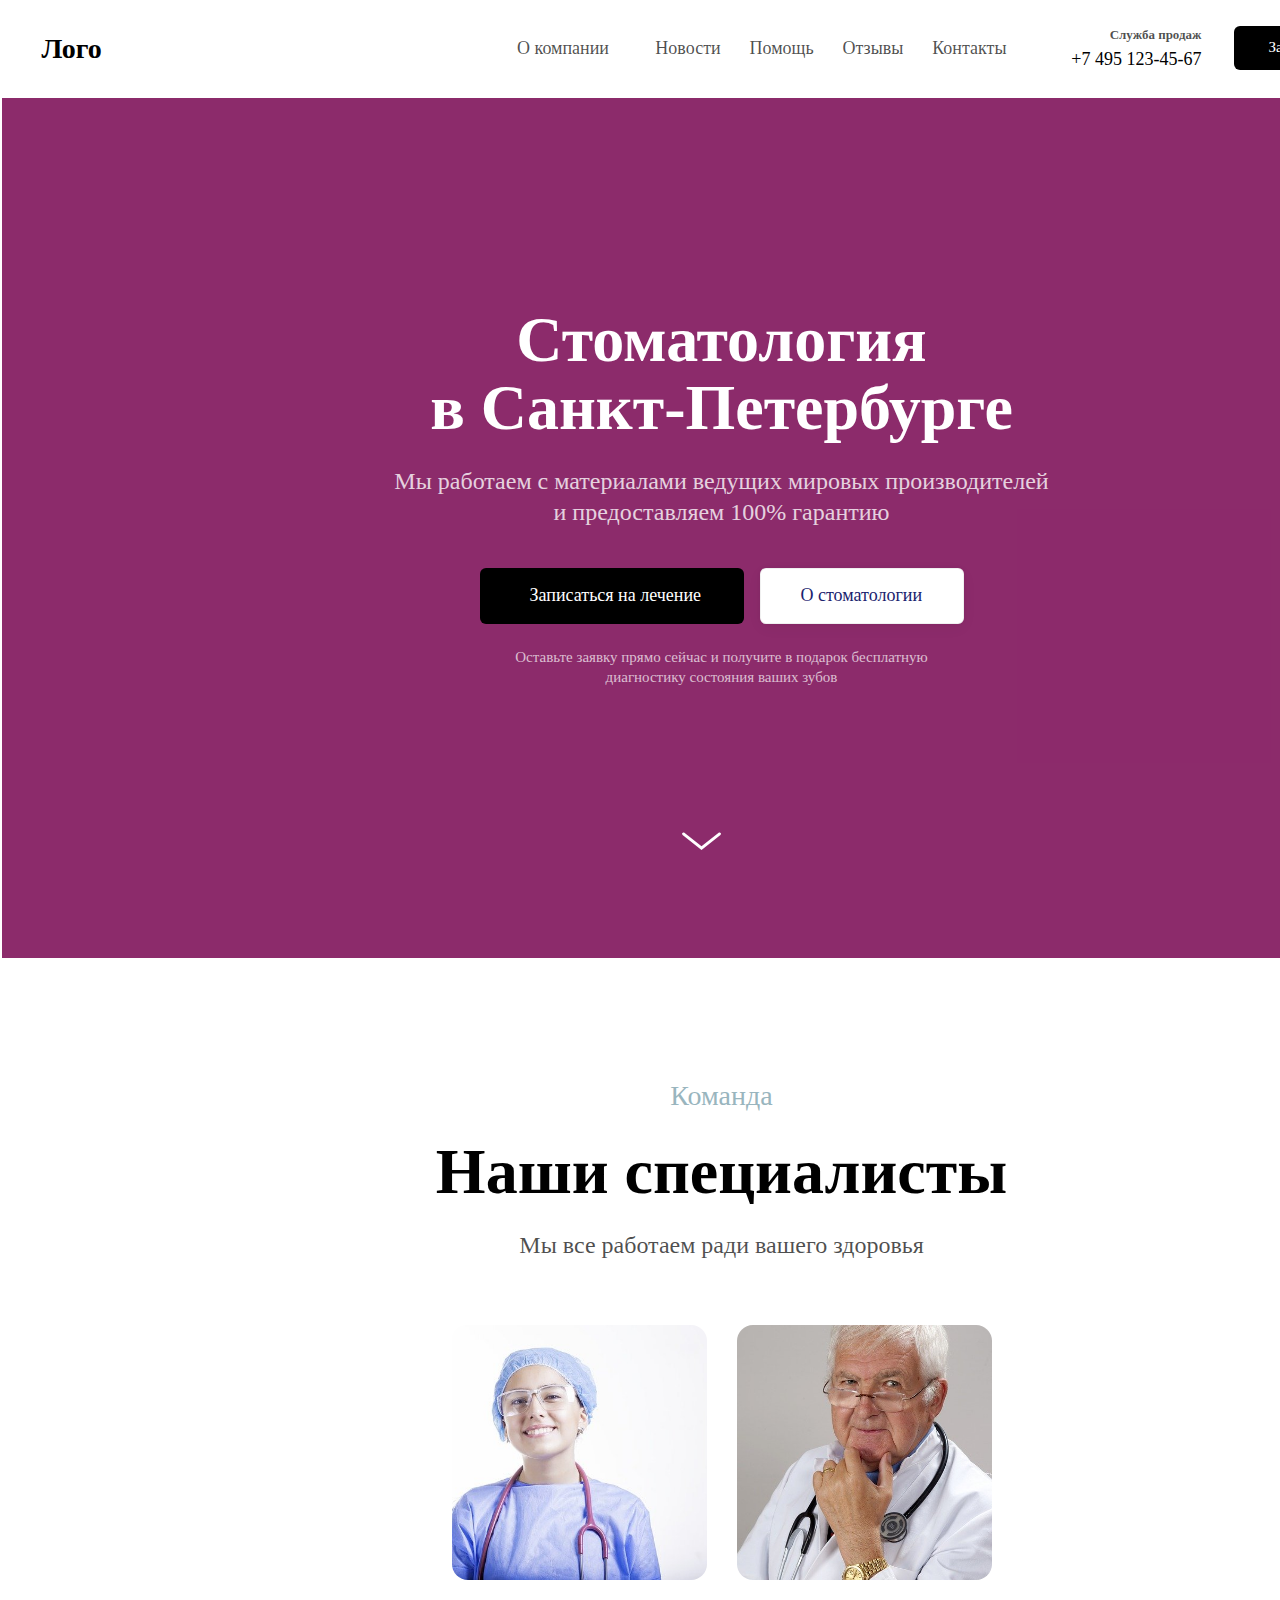
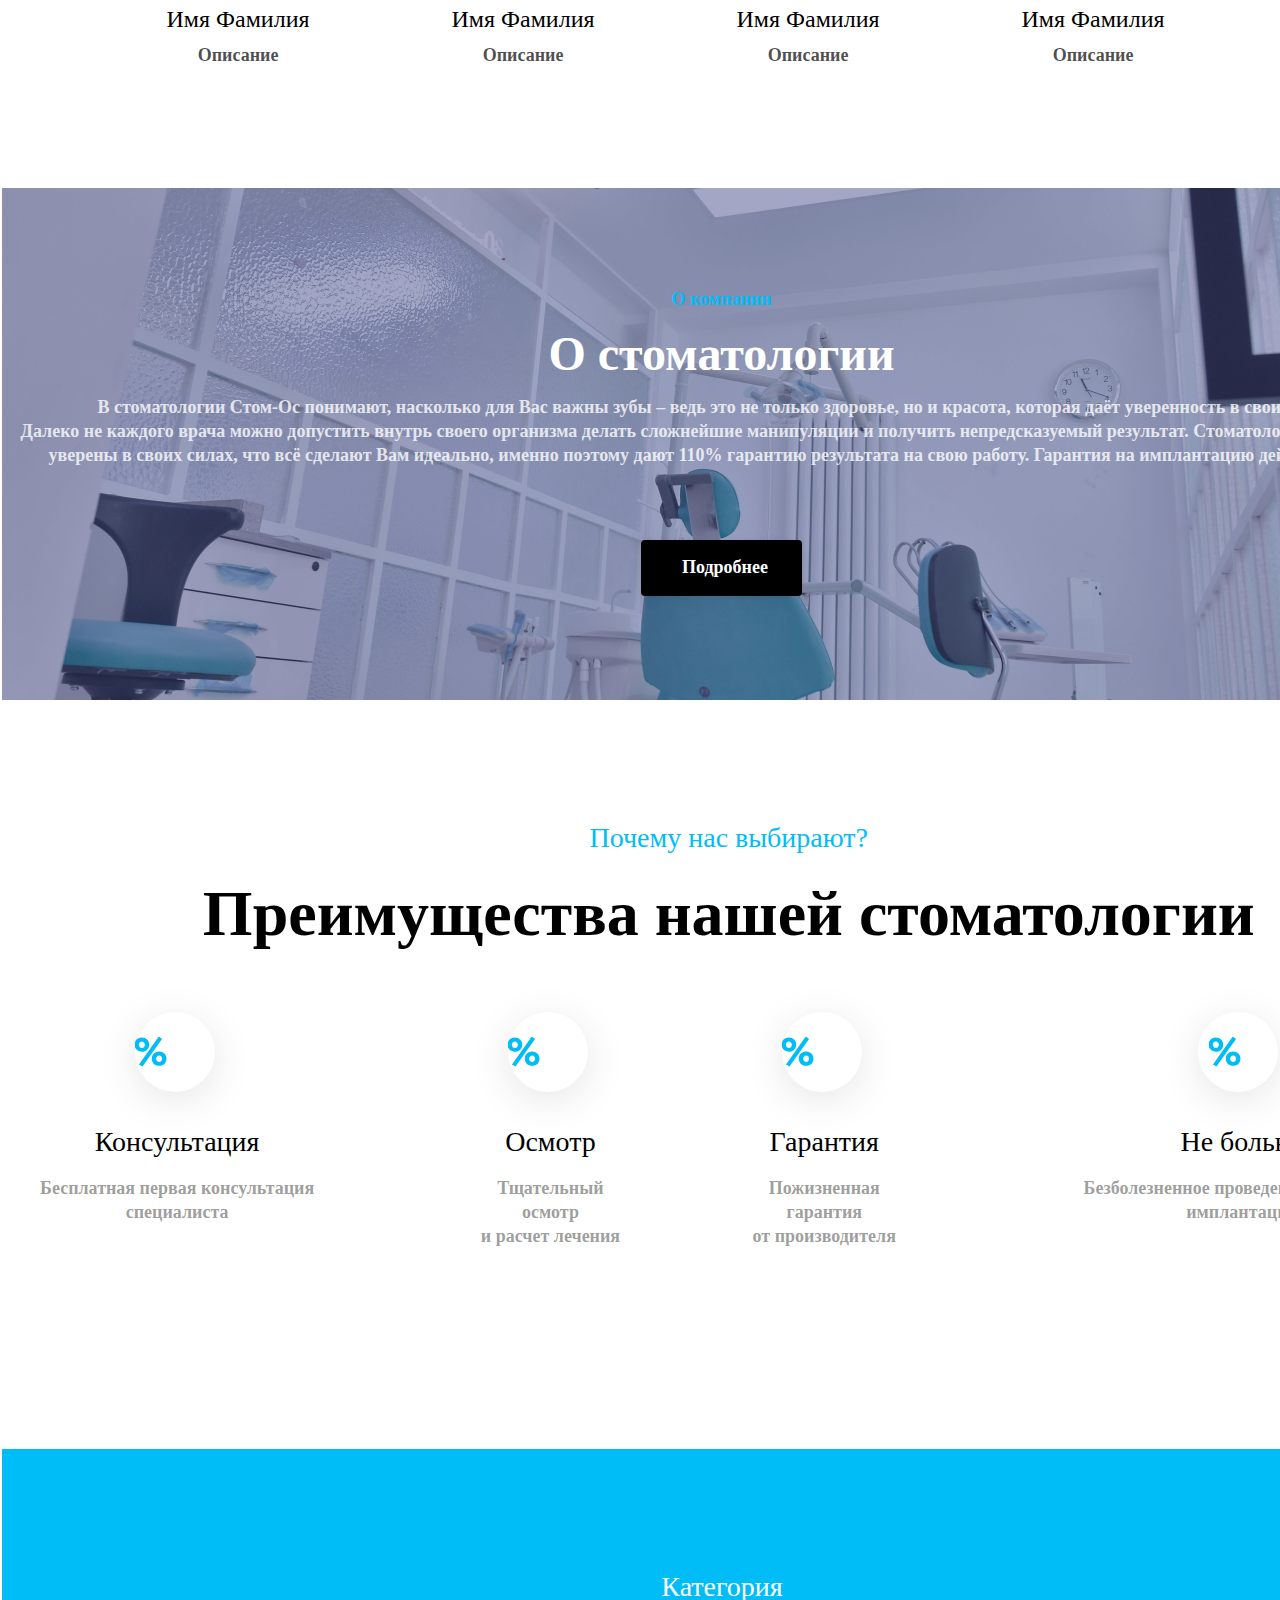
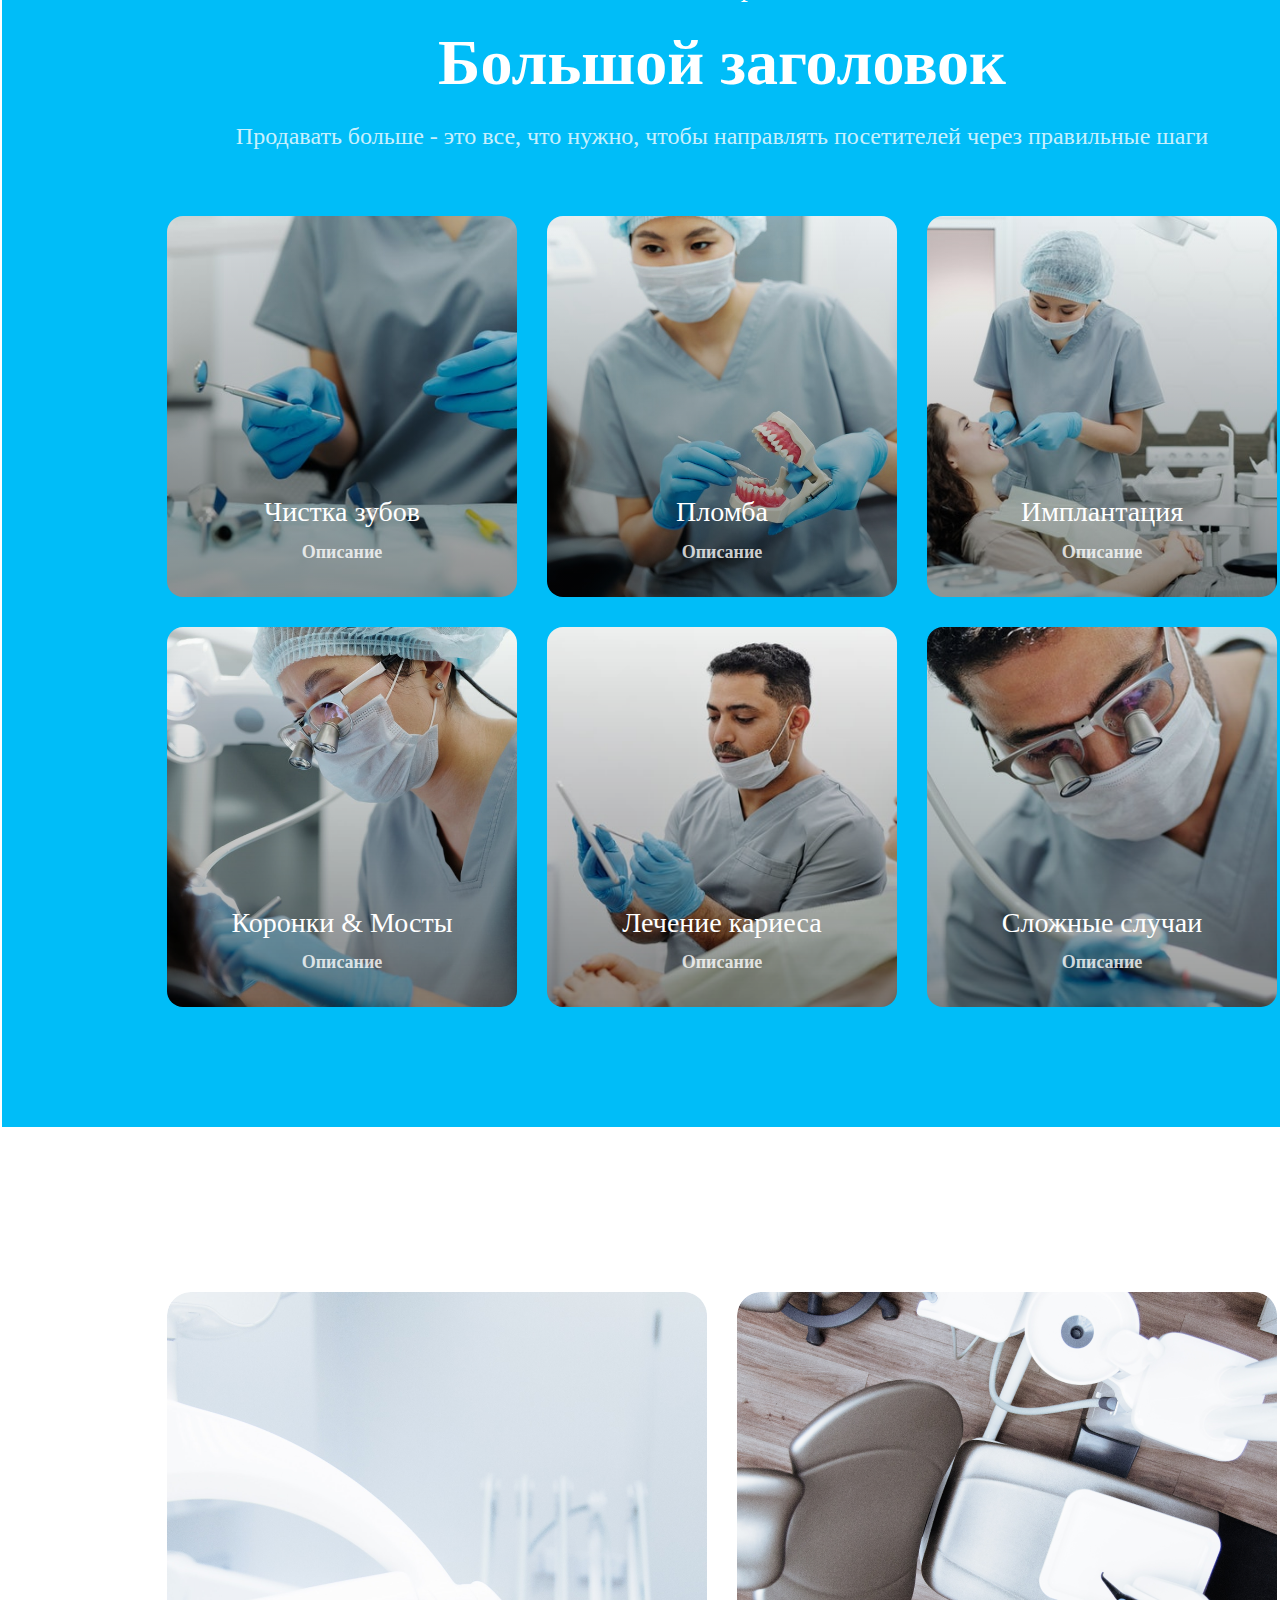
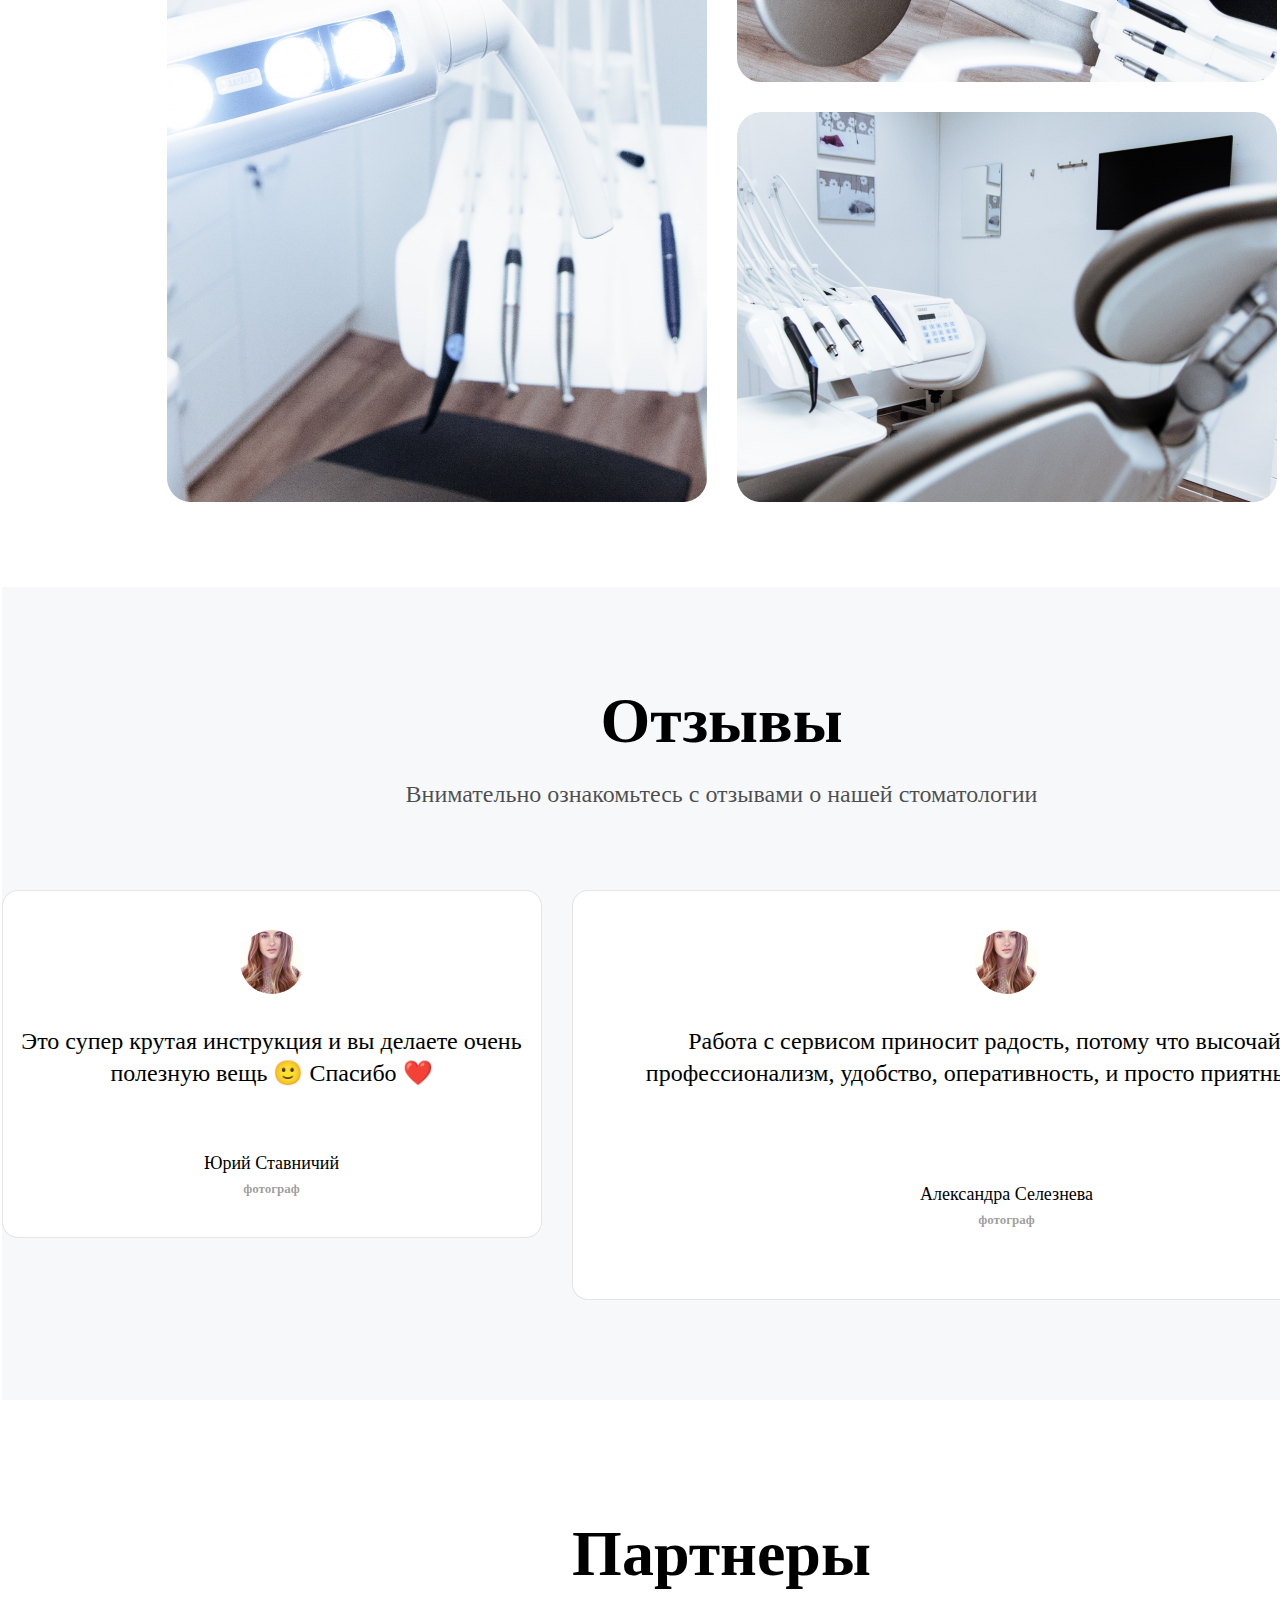
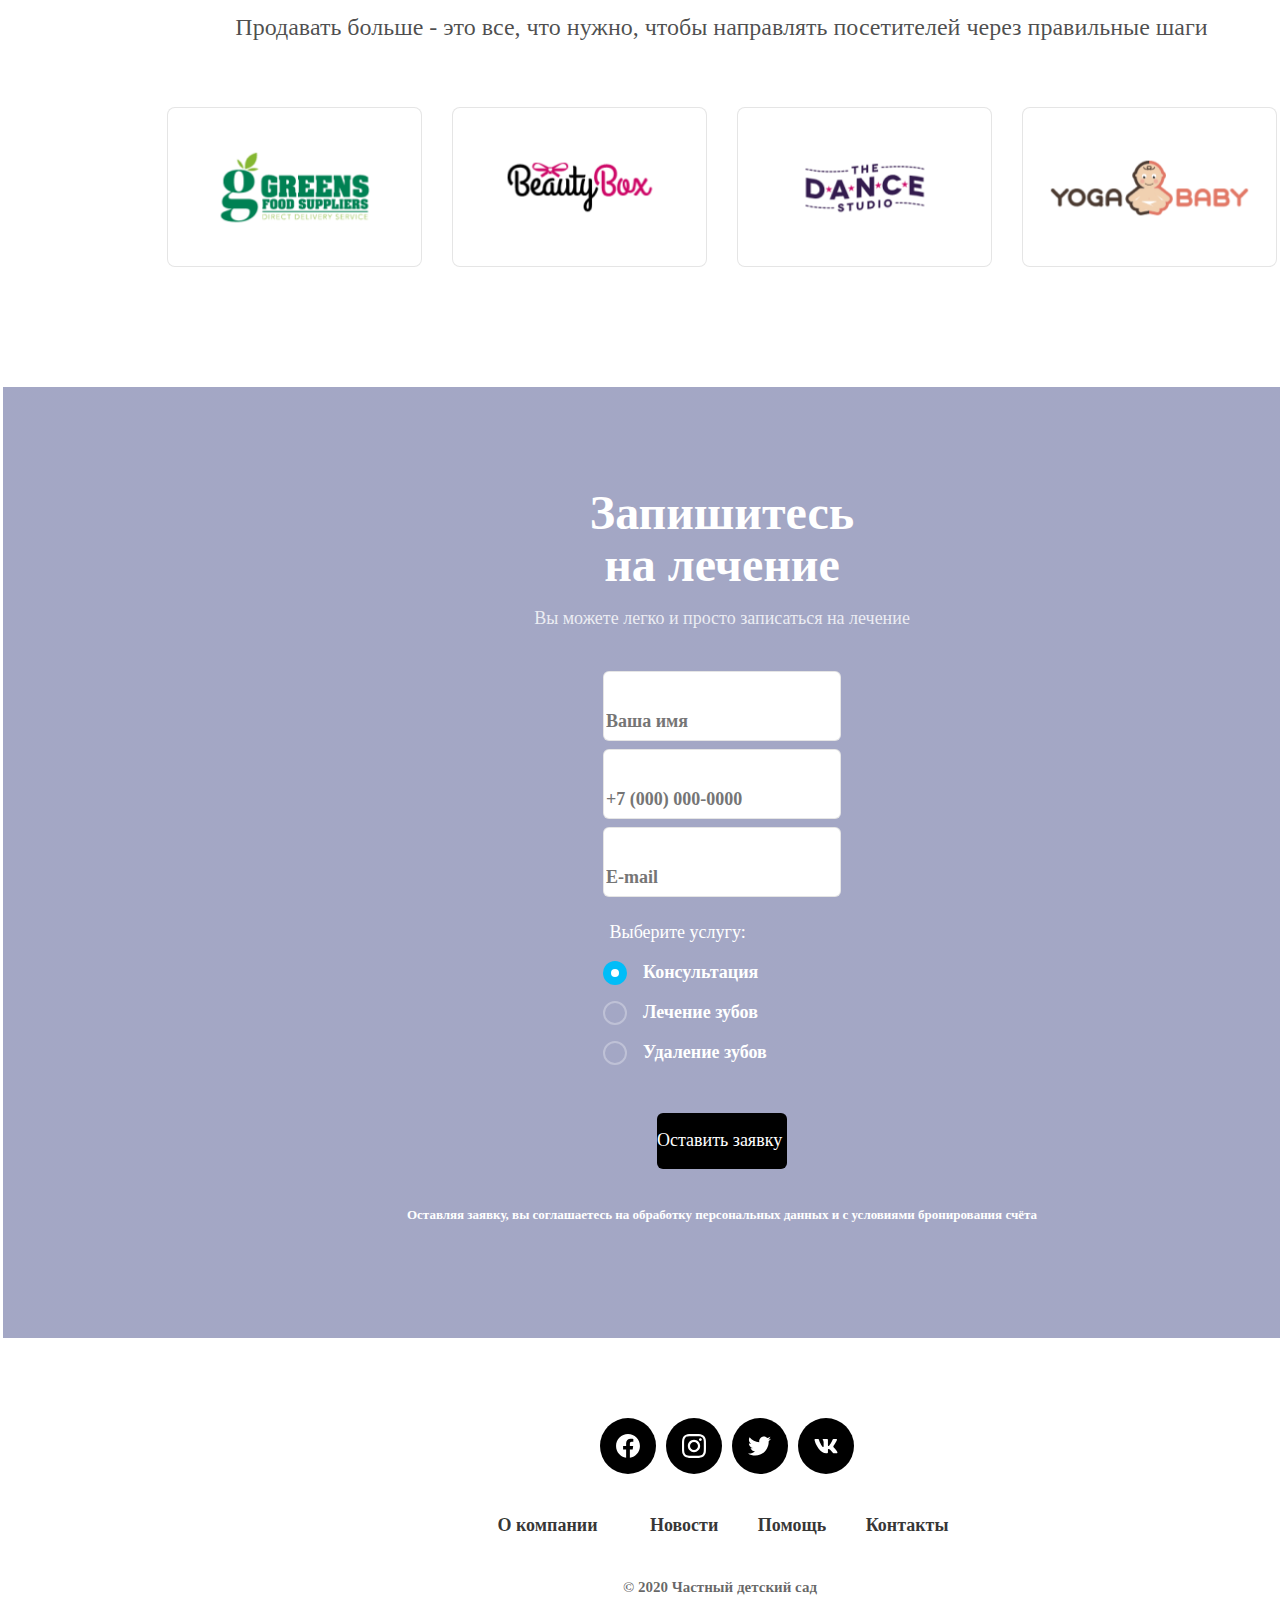
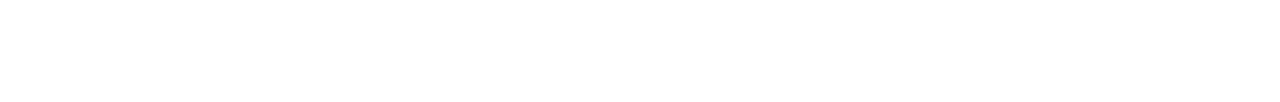
==== commit 9fc565b9: "patch Dentistry1.1.2" ====
--- a/Dentistry/public/index.html
+++ b/Dentistry/public/index.html
@@ -8,7 +8,10 @@
         <!--Название Страницы-->
   <title>Стоматология в Санкт-Петербурге</title>
   <link rel="stylesheet" href="../css/style.css" />
+  <link rel="stylesheet" href="../css/adaptive.css" />
   <link rel="stylesheet" href="../css/normalize.css">
+  <link rel="stylesheet" href="../scss/style.scss">
+  <link rel="stylesheet" href="../scss/_adaptive.scss">
   <script src="../src/index.js" defer></script>
 </head>
 
--- a/Dentistry/css/style.css
+++ b/Dentistry/css/style.css
@@ -22,7 +22,7 @@
     box-sizing: inherit;
 }
 
-.frame-58 .container-11 {
+.container-11 {
     overflow-wrap: break-word;
     font-family: var(--style-1-title-2-bold-font-family, 'Stem', 'Roboto Condensed');
     font-weight: var(--style-1-title-2-bold-font-weight, 700);
@@ -32,13 +32,13 @@
     cursor: pointer;
 }
 
-.frame-58 .light {
+ .light {
     margin: 7px 0px;
     display: flex;
     box-sizing: border-box;
 }
 
-.frame-58 .container-7 {
+.container-7 {
     margin-right: 12px;
     width: 103px;
     overflow-wrap: break-word;
@@ -50,7 +50,7 @@
     cursor: pointer;
 }
 
-.frame-58 .container-7:hover {
+ .container-7:hover {
     font-family: rubik;
     font-weight: 700;
     font-style: normal;
@@ -59,7 +59,7 @@
     background-color: rgb(0, 189, 248);
 }
 
-.frame-58 .container-8 {
+ .container-8 {
     overflow-wrap: break-word;
     font-family: var(--style-1-body-1-medium-font-family, 'Stem', 'Roboto Condensed');
     font-weight: var(--style-1-body-1-medium-font-weight, 500);
@@ -69,7 +69,7 @@
     cursor: pointer;
 }
 
-.frame-58 .container-8:hover {
+ .container-8:hover {
     font-family: rubik;
     font-weight: 700;
     font-style: normal;
@@ -78,7 +78,7 @@
     background-color: rgb(0, 189, 248);
 }
 
-.frame-58 .container-9 {
+.container-9 {
     overflow-wrap: break-word;
     font-family: var(--style-1-body-1-medium-font-family, 'Stem', 'Roboto Condensed');
     font-weight: var(--style-1-body-1-medium-font-weight, 500);
@@ -88,7 +88,7 @@
     cursor: pointer;
 }
 
-.frame-58 .container-9:hover {
+ .container-9:hover {
     font-family: rubik;
     font-weight: 700;
     font-style: normal;
@@ -97,7 +97,7 @@
     background-color: rgb(0, 189, 248);
 }
 
-.frame-58 .container-10 {
+.container-10 {
     overflow-wrap: break-word;
     font-family: var(--style-1-body-1-medium-font-family, 'Stem', 'Roboto Condensed');
     font-weight: var(--style-1-body-1-medium-font-weight, 500);
@@ -107,7 +107,7 @@
     cursor: pointer;
 }
 
-.frame-58 .container-10:hover {
+ .container-10:hover {
     font-family: rubik;
     font-weight: 700;
     font-style: normal;
@@ -116,7 +116,7 @@
     background-color: rgb(0, 189, 248);
 }
 
-.frame-58 .container-5 {
+ .container-5 {
     overflow-wrap: break-word;
     font-family: var(--style-1-body-1-medium-font-family, 'Stem', 'Roboto Condensed');
     font-weight: var(--style-1-body-1-medium-font-weight, 500);
@@ -126,7 +126,7 @@
     cursor: pointer;
 }
 
-.frame-58 .container-5:hover {
+ .container-5:hover {
     font-family: rubik;
     font-weight: 700;
     font-style: normal;
@@ -135,7 +135,7 @@
     background-color: rgb(0, 189, 248);
 }
 
-.frame-58 .navigation {
+ .navigation {
     margin: 11px 0px;
     display: flex;
     flex-direction: row;
@@ -145,7 +145,7 @@
     box-sizing: border-box;
 }
 
-.frame-58 .c {
+ .c {
     margin-bottom: 4px;
     display: inline-block;
     overflow-wrap: break-word;
@@ -157,7 +157,7 @@
     cursor: pointer;
 }
 
-.frame-58 .c:hover {
+ .c:hover {
     font-family: rubik;
     font-weight: 700;
     font-style: normal;
@@ -166,7 +166,7 @@
     background-color: rgb(0, 189, 248);
 }
 
-.frame-58 .container-6 {
+ .container-6 {
     overflow-wrap: break-word;
     font-family: var(--style-1-body-1-medium-font-family, 'Stem', 'Roboto Condensed');
     font-weight: var(--style-1-body-1-medium-font-weight, 500);
@@ -175,7 +175,7 @@
     color: var(--text-light-title, #000000);
 }
 
-.frame-58 .container-6:hover {
+ .container-6:hover {
     font-family: rubik;
     font-weight: 700;
     font-style: normal;
@@ -184,7 +184,7 @@
     background-color: rgb(0, 189, 248);
 }
 
-.frame-58 .group-15 {
+ .group-15 {
     margin-right: 32px;
     display: flex;
     flex-direction: column;
@@ -193,7 +193,7 @@
     cursor: pointer;
 }
 
-.frame-58 .container-12 {
+ .container-12 {
     overflow-wrap: break-word;
     font-family: var(--style-1-body-2-medium-font-family, 'Stem', 'Roboto Condensed');
     font-weight: var(--style-1-body-2-medium-font-weight, 500);
@@ -203,7 +203,7 @@
     margin-left: 35px;
 }
 
-.frame-58 .th-1-button-fixed-text-medium-primary {
+.th-1-button-fixed-text-medium-primary {
     border-radius: 6px;
     background: rgb(0, 0, 0);
     margin-bottom: 2px;
@@ -216,25 +216,25 @@
     transition: transform 400ms, background-color 1s ease-out, color 1s ease-out, -webkit-transform 400ms;
 }
 
-.frame-58 .th-1-button-fixed-text-medium-primary:hover {
+ .th-1-button-fixed-text-medium-primary:hover {
     background-color: rgb(46, 166, 179);
     transform: scale(1.1);
     color: rgb(174, 192, 197);
 }
 
-.frame-58 .th-1-button-fixed-text-medium-primary:active {
+ .th-1-button-fixed-text-medium-primary:active {
     background-color: rgb(0, 189, 248);
     transform: scale(1);
     color: rgb(255, 255, 255);
 }
 
-.frame-58 .frame-39 {
+ .frame-39 {
     display: flex;
     flex-direction: row;
     box-sizing: border-box;
 }
 
-.frame-58 .frame-5 {
+ .frame-5 {
     display: flex;
     flex-direction: row;
     justify-content: space-between;
@@ -243,7 +243,7 @@
     box-sizing: border-box;
 }
 
-.frame-58 .menu-desktop-01-light {
+ .menu-desktop-01-light {
     background: var(--elements-light-background, #FFFFFF);
     margin-right: 1px;
     display: flex;
@@ -254,28 +254,28 @@
     box-sizing: border-box;
 }
 
-.frame-58 .color {
+ .color {
     background: var(--style-2-primary, #FE3268);
     position: absolute;
     inset: 0px;
     height: 100%;
 }
 
-.frame-58 .image {
+ .image {
     background: url("../assets/images/image_3.jpeg") 50% center / cover no-repeat;
     position: absolute;
     inset: 0px;
     height: 100%;
 }
 
-.frame-58 .fade {
+ .fade {
     background: rgba(26, 35, 110, 0.5);
     position: absolute;
     inset: 0px;
     height: 100%;
 }
 
-.frame-58 .container {
+ .container {
     margin: 0px 66.5px 24px;
     display: inline-block;
     text-align: center;
@@ -287,7 +287,7 @@
     color: var(--text-dark-title, #FFFFFF);
 }
 
-.frame-58 .container-1 {
+.container-1 {
     text-align: center;
     overflow-wrap: break-word;
     font-family: var(--style-1-title-3-medium-font-family, 'Stem', 'Roboto Condensed');
@@ -297,7 +297,7 @@
     color: var(--text-dark-body, rgba(255, 255, 255, 0.8));
 }
 
-.frame-58 .title {
+ .title {
     margin-bottom: 40px;
     display: flex;
     flex-direction: column;
@@ -306,7 +306,7 @@
     box-sizing: border-box;
 }
 
-.frame-58 .container-4 {
+ .container-4 {
     overflow-wrap: break-word;
     font-family: var(--style-1-body-1-medium-font-family, 'Stem', 'Roboto Condensed');
     font-weight: var(--style-1-body-1-medium-font-weight, 500);
@@ -316,7 +316,7 @@
     margin-left: 50px;
 }
 
-.frame-58 .th-1-button-fixed-text-large-primary-1 {
+ .th-1-button-fixed-text-large-primary-1 {
     border-radius: 6px;
     background: rgb(0, 0, 0);
     margin-right: 16px;
@@ -328,19 +328,19 @@
     transition: transform 400ms, background-color 1s ease-out, color 1s ease-out, -webkit-transform 400ms;
 }
 
-.frame-58 .th-1-button-fixed-text-large-primary-1:hover {
+.th-1-button-fixed-text-large-primary-1:hover {
     background-color: rgb(46, 166, 179);
     transform: scale(1.1);
     color: rgb(174, 192, 197);
 }
 
-.frame-58 .th-1-button-fixed-text-large-primary-1:active {
+ .th-1-button-fixed-text-large-primary-1:active {
     background-color: rgb(0, 189, 248);
     transform: scale(1);
     color: rgb(255, 255, 255);
 }
 
-.frame-58 .container-3 {
+ .container-3 {
     overflow-wrap: break-word;
     font-family: var(--style-1-body-1-medium-font-family, 'Stem', 'Roboto Condensed');
     font-weight: var(--style-1-body-1-medium-font-weight, 500);
@@ -350,7 +350,7 @@
     margin-left: 40px;
 }
 
-.frame-58 .th-1-button-fixed-text-large-primary {
+.th-1-button-fixed-text-large-primary {
     box-shadow: var(--shadow-1, 0px 0px 4px 0px rgba(0, 0, 0, 0.04)), var(--shadow-1, 0px 4px 16px 0px rgba(0, 0, 0, 0.04));
     border-radius: 6px;
     border: 1px solid var(--black-6, rgba(0, 0, 0, 0.06));
@@ -364,25 +364,25 @@
     transition: transform 400ms, background-color 1s ease-out, color 1s ease-out, -webkit-transform 400ms;
 }
 
-.frame-58 .th-1-button-fixed-text-large-primary:hover {
+.th-1-button-fixed-text-large-primary:hover {
     background-color: rgb(46, 166, 179);
     transform: scale(1.1);
     color: rgb(174, 192, 197);
 }
 
-.frame-58 .th-1-button-fixed-text-large-primary:active {
+.th-1-button-fixed-text-large-primary:active {
     background-color: rgb(0, 189, 248);
     transform: scale(1);
     color: rgb(255, 255, 255);
 }
 
-.frame-58 .th-1-button-fixed-text-large-secondary {
+.th-1-button-fixed-text-large-secondary {
     display: flex;
     width: 204px;
     box-sizing: border-box;
 }
 
-.frame-58 .frame-6 {
+.frame-6 {
     margin-bottom: 24px;
     display: flex;
     flex-direction: row;
@@ -390,7 +390,7 @@
     box-sizing: border-box;
 }
 
-.frame-58 .container-2 {
+.container-2 {
     text-align: center;
     overflow-wrap: break-word;
     font-family: var(--style-1-body-2-medium-font-family, 'Stem', 'Roboto Condensed');
@@ -400,7 +400,7 @@
     color: var(--text-dark-label, rgba(255, 255, 255, 0.7));
 }
 
-.frame-58 .buttons-01-horizontal {
+ .buttons-01-horizontal {
     display: flex;
     flex-direction: column;
     align-items: center;
@@ -408,7 +408,7 @@
     box-sizing: border-box;
 }
 
-.frame-58 .frame-2 {
+.frame-2 {
     position: relative;
     margin-bottom: 143.4px;
     display: flex;
@@ -418,22 +418,22 @@
     box-sizing: border-box;
 }
 
-.frame-58 .polygon-1 {
+ .polygon-1 {
     width: 40.7px;
     height: 18.5px;
     cursor: pointer;
     transition: transform 400ms, background-color 1s ease-out, color 1s ease-out, -webkit-transform 400ms;
 }
 
-.frame-58 .polygon-1:hover {
-    transform: scale(1.1);
-}
-
-.frame-58 .polygon-1:active {
-    transform: scale(1);
-}
-
-.frame-58 .arrow-down {
+.polygon-1:hover {
+    transform: scale(1.1);
+}
+
+ .polygon-1:active {
+    transform: scale(1);
+}
+
+.arrow-down {
     position: relative;
     margin-left: 0px;
     display: flex;
@@ -442,7 +442,7 @@
     box-sizing: border-box;
 }
 
-.frame-58 .cover-02-desktop {
+ .cover-02-desktop {
     background: rgb(255, 255, 255);
     position: relative;
     margin-right: 1px;
@@ -454,7 +454,7 @@
     box-sizing: border-box;
 }
 
-.frame-58 .container-19 {
+.container-19 {
     margin-bottom: 24px;
     display: inline-block;
     overflow-wrap: break-word;
@@ -465,7 +465,7 @@
     color: rgb(153, 181, 190);
 }
 
-.frame-58 .container-17 {
+.container-17 {
     margin-bottom: 24px;
     display: inline-block;
     overflow-wrap: break-word;
@@ -476,7 +476,7 @@
     color: var(--text-light-title, #000000);
 }
 
-.frame-58 .container-18 {
+ .container-18 {
     overflow-wrap: break-word;
     font-family: var(--style-1-title-3-medium-font-family, 'Stem', 'Roboto Condensed');
     font-weight: var(--style-1-title-3-medium-font-weight, 500);
@@ -484,8 +484,7 @@
     line-height: var(--style-1-title-3-medium-line-height, 1.3);
     color: var(--text-light-body, rgba(0, 0, 0, 0.7));
 }
-
-.frame-58 .title-center-desktop-light {
+ .title-center-desktop-light {
     margin-bottom: 64px;
     display: flex;
     flex-direction: column;
@@ -494,7 +493,7 @@
     box-sizing: border-box;
 }
 
-.frame-58 .rectangle-18209 {
+ .rectangle-18209 {
     border-radius: 16px;
     background: url("../assets/images/rectangle_18209.jpeg") 50% center / cover no-repeat;
     margin-bottom: 24px;
@@ -504,15 +503,15 @@
     transition: transform 400ms, background-color 1s ease-out, color 1s ease-out, -webkit-transform 400ms;
 }
 
-.frame-58 .rectangle-18209:hover {
-    transform: scale(1.1);
-}
-
-.frame-58 .rectangle-18209:active {
-    transform: scale(1);
-}
-
-.frame-58 .container-20 {
+.rectangle-18209:hover {
+    transform: scale(1.1);
+}
+
+.rectangle-18209:active {
+    transform: scale(1);
+}
+
+.container-20 {
     margin-bottom: 8px;
     display: inline-block;
     align-self: flex-start;
@@ -524,7 +523,7 @@
     color: var(--text-light-title, #000000);
 }
 
-.frame-58 .container-21 {
+.container-21 {
     overflow-wrap: break-word;
     font-family: var(--style-1-body-1-regular-font-family, 'Stem', 'Roboto Condensed');
     font-weight: var(--style-1-body-1-regular-font-weight, 700);
@@ -533,7 +532,7 @@
     color: var(--text-light-body, rgba(0, 0, 0, 0.7));
 }
 
-.frame-58 .frame-44 {
+.frame-44 {
     display: flex;
     flex-direction: column;
     align-self: flex-start;
@@ -541,13 +540,13 @@
     box-sizing: border-box;
 }
 
-.frame-58 .member-1-of-4-square-light {
-    display: flex;
-    flex-direction: column;
-    box-sizing: border-box;
-}
-
-.frame-58 .rectangle-182091 {
+.member-1-of-4-square-light {
+    display: flex;
+    flex-direction: column;
+    box-sizing: border-box;
+}
+
+.rectangle-182091 {
     border-radius: 16px;
     background: url("../assets/images/rectangle_182093.jpeg") 50% center / cover no-repeat;
     margin-bottom: 24px;
@@ -557,15 +556,15 @@
     transition: transform 400ms, background-color 1s ease-out, color 1s ease-out, -webkit-transform 400ms;
 }
 
-.frame-58 .rectangle-182091:hover {
-    transform: scale(1.1);
-}
-
-.frame-58 .rectangle-182091:active {
-    transform: scale(1);
-}
-
-.frame-58 .container-22 {
+.rectangle-182091:hover {
+    transform: scale(1.1);
+}
+
+.rectangle-182091:active {
+    transform: scale(1);
+}
+
+.container-22 {
     margin-bottom: 8px;
     display: inline-block;
     align-self: flex-start;
@@ -577,7 +576,7 @@
     color: var(--text-light-title, #000000);
 }
 
-.frame-58 .container-23 {
+.container-23 {
     overflow-wrap: break-word;
     font-family: var(--style-1-body-1-regular-font-family, 'Stem', 'Roboto Condensed');
     font-weight: var(--style-1-body-1-regular-font-weight, 700);
@@ -586,7 +585,7 @@
     color: var(--text-light-body, rgba(0, 0, 0, 0.7));
 }
 
-.frame-58 .frame-441 {
+.frame-441 {
     display: flex;
     flex-direction: column;
     align-self: flex-start;
@@ -594,13 +593,13 @@
     box-sizing: border-box;
 }
 
-.frame-58 .member-1-of-4-square-light-1 {
-    display: flex;
-    flex-direction: column;
-    box-sizing: border-box;
-}
-
-.frame-58 .rectangle-182092 {
+.member-1-of-4-square-light-1 {
+    display: flex;
+    flex-direction: column;
+    box-sizing: border-box;
+}
+
+.rectangle-182092 {
     border-radius: 16px;
     background: url("../assets/images/rectangle_182091.jpeg") 50% center / cover no-repeat;
     margin-bottom: 24px;
@@ -610,15 +609,15 @@
     transition: transform 400ms, background-color 1s ease-out, color 1s ease-out, -webkit-transform 400ms;
 }
 
-.frame-58 .rectangle-182092:hover {
-    transform: scale(1.1);
-}
-
-.frame-58 .rectangle-182092:active {
-    transform: scale(1);
-}
-
-.frame-58 .container-24 {
+.rectangle-182092:hover {
+    transform: scale(1.1);
+}
+
+.rectangle-182092:active {
+    transform: scale(1);
+}
+
+.container-24 {
     margin-bottom: 8px;
     display: inline-block;
     align-self: flex-start;
@@ -630,7 +629,7 @@
     color: var(--text-light-title, #000000);
 }
 
-.frame-58 .container-25 {
+.container-25 {
     overflow-wrap: break-word;
     font-family: var(--style-1-body-1-regular-font-family, 'Stem', 'Roboto Condensed');
     font-weight: var(--style-1-body-1-regular-font-weight, 700);
@@ -639,7 +638,7 @@
     color: var(--text-light-body, rgba(0, 0, 0, 0.7));
 }
 
-.frame-58 .frame-442 {
+.frame-442 {
     display: flex;
     flex-direction: column;
     align-self: flex-start;
@@ -647,13 +646,13 @@
     box-sizing: border-box;
 }
 
-.frame-58 .member-1-of-4-square-light-2 {
-    display: flex;
-    flex-direction: column;
-    box-sizing: border-box;
-}
-
-.frame-58 .rectangle-182093 {
+.member-1-of-4-square-light-2 {
+    display: flex;
+    flex-direction: column;
+    box-sizing: border-box;
+}
+
+ .rectangle-182093 {
     border-radius: 16px;
     background: url("../assets/images/rectangle_182092.jpeg") 50% center / cover no-repeat;
     margin-bottom: 24px;
@@ -663,15 +662,15 @@
     transition: transform 400ms, background-color 1s ease-out, color 1s ease-out, -webkit-transform 400ms;
 }
 
-.frame-58 .rectangle-182093:hover {
-    transform: scale(1.1);
-}
-
-.frame-58 .rectangle-182093:active {
-    transform: scale(1);
-}
-
-.frame-58 .container-26 {
+ .rectangle-182093:hover {
+    transform: scale(1.1);
+}
+
+ .rectangle-182093:active {
+    transform: scale(1);
+}
+
+ .container-26 {
     margin-bottom: 8px;
     display: inline-block;
     align-self: flex-start;
@@ -683,7 +682,7 @@
     color: var(--text-light-title, #000000);
 }
 
-.frame-58 .container-27 {
+ .container-27 {
     overflow-wrap: break-word;
     font-family: var(--style-1-body-1-regular-font-family, 'Stem', 'Roboto Condensed');
     font-weight: var(--style-1-body-1-regular-font-weight, 700);
@@ -692,7 +691,7 @@
     color: var(--text-light-body, rgba(0, 0, 0, 0.7));
 }
 
-.frame-58 .frame-443 {
+ .frame-443 {
     display: flex;
     flex-direction: column;
     align-self: flex-start;
@@ -700,13 +699,13 @@
     box-sizing: border-box;
 }
 
-.frame-58 .member-1-of-4-square-light-3 {
-    display: flex;
-    flex-direction: column;
-    box-sizing: border-box;
-}
-
-.frame-58 .frame-9 {
+ .member-1-of-4-square-light-3 {
+    display: flex;
+    flex-direction: column;
+    box-sizing: border-box;
+}
+
+ .frame-9 {
     display: flex;
     flex-direction: row;
     column-gap: 30px;
@@ -714,7 +713,7 @@
     box-sizing: border-box;
 }
 
-.frame-58 .benefits-05 {
+ .benefits-05 {
     background: var(--white-100, #FFFFFF);
     margin: 0px 1px 0.5px 0px;
     display: flex;
@@ -725,21 +724,21 @@
     box-sizing: border-box;
 }
 
-.frame-58 .image-1 {
+ .image-1 {
     background: url("../assets/images/image_4.jpeg") 50% center / cover no-repeat;
     position: absolute;
     inset: 0px;
     height: 100%;
 }
 
-.frame-58 .fade-1 {
+ .fade-1 {
     background: rgba(26, 35, 110, 0.4);
     position: absolute;
     inset: 0px;
     height: 100%;
 }
 
-.frame-58 .container-13 {
+.container-13 {
     margin-bottom: 16px;
     display: inline-block;
     overflow-wrap: break-word;
@@ -750,7 +749,7 @@
     color: rgb(0, 189, 248);
 }
 
-.frame-58 .container-14 {
+.container-14 {
     margin-bottom: 16px;
     display: inline-block;
     overflow-wrap: break-word;
@@ -761,7 +760,7 @@
     color: var(--text-dark-title, #FFFFFF);
 }
 
-.frame-58 .container-15 {
+.container-15 {
     text-align: center;
     overflow-wrap: break-word;
     font-family: var(--style-2-body-1-medium-font-family, 'Gilroy', 'Roboto Condensed');
@@ -771,7 +770,7 @@
     color: var(--text-dark-body, rgba(255, 255, 255, 0.8));
 }
 
-.frame-58 .title-1 {
+.title-1 {
     position: relative;
     margin-bottom: 72px;
     display: flex;
@@ -781,7 +780,7 @@
     box-sizing: border-box;
 }
 
-.frame-58 .container-16 {
+.container-16 {
     overflow-wrap: break-word;
     font-family: var(--style-2-body-1-bold-font-family, 'Gilroy', 'Roboto Condensed');
     font-weight: var(--style-2-body-1-bold-font-weight, 700);
@@ -791,7 +790,7 @@
     margin-left: 40px;
 }
 
-.frame-58 .th-1-button-fixed-text-large-primary-2 {
+.th-1-button-fixed-text-large-primary-2 {
     box-shadow: var(--shadow-1, 0px 0px 4px 0px rgba(0, 0, 0, 0.04)), var(--shadow-1, 0px 4px 16px 0px rgba(0, 0, 0, 0.04));
     border-radius: 4px;
     border: 1px solid var(--black-6, rgba(0, 0, 0, 0.06));
@@ -805,26 +804,26 @@
     transition: transform 400ms, background-color 1s ease-out, color 1s ease-out, -webkit-transform 400ms;
 }
 
-.frame-58 .th-1-button-fixed-text-large-primary-2:hover {
+.th-1-button-fixed-text-large-primary-2:hover {
     background-color: rgb(46, 166, 179);
     transform: scale(1.1);
     color: rgb(174, 192, 197);
 }
 
-.frame-58 .th-1-button-fixed-text-large-primary-2:active {
+.th-1-button-fixed-text-large-primary-2:active {
     background-color: rgb(0, 189, 248);
     transform: scale(1);
     color: rgb(255, 255, 255);
 }
 
-.frame-58 .buttonlargesecondary {
+.buttonlargesecondary {
     position: relative;
     display: flex;
     width: 161px;
     box-sizing: border-box;
 }
 
-.frame-58 .about-02-desktop {
+.about-02-desktop {
     background: rgb(255, 255, 255);
     position: relative;
     margin-right: 1px;
@@ -836,7 +835,7 @@
     box-sizing: border-box;
 }
 
-.frame-58 .container-29 {
+.container-29 {
     margin-bottom: 24px;
     display: inline-block;
     overflow-wrap: break-word;
@@ -847,7 +846,7 @@
     color: rgb(0, 189, 248);
 }
 
-.frame-58 .container-28 {
+.container-28 {
     text-align: center;
     overflow-wrap: break-word;
     font-family: var(--style-1-display-bold-font-family, 'Stem', 'Roboto Condensed');
@@ -857,7 +856,7 @@
     color: var(--text-light-title, #000000);
 }
 
-.frame-58 .title-center-desktop-light-1 {
+ .title-center-desktop-light-1 {
     margin: 0px 0px 64px 14.5px;
     display: flex;
     flex-direction: column;
@@ -866,19 +865,19 @@
     box-sizing: border-box;
 }
 
-.frame-58 .container-31 {
+.container-31 {
     width: 32px;
     height: 30px;
 }
 
-.frame-58 .discount {
+ .discount {
     display: flex;
     width: 48px;
     height: 48px;
     box-sizing: border-box;
 }
 
-.frame-58 .container-30 {
+ .container-30 {
     box-shadow: rgba(0, 0, 0, 0.1) 0px 8px 40px 0px;
     border-radius: 40px;
     background: rgb(255, 255, 255);
@@ -892,7 +891,7 @@
     cursor: pointer;
 }
 
-.frame-58 .container-32 {
+ .container-32 {
     margin-bottom: 16px;
     display: inline-block;
     overflow-wrap: break-word;
@@ -903,7 +902,7 @@
     color: var(--black-100, #000000);
 }
 
-.frame-58 .container-33 {
+ .container-33 {
     text-align: center;
     overflow-wrap: break-word;
     font-family: var(--style-1-body-1-regular-font-family, 'Stem', 'Roboto Condensed');
@@ -913,15 +912,15 @@
     color: var(--black-40, rgba(0, 0, 0, 0.4));
 }
 
-.frame-58 .frame-8 {
-    display: flex;
-    flex-direction: column;
-    align-items: center;
-    width: fit-content;
-    box-sizing: border-box;
-}
-
-.frame-58 .icon-text-center-1-of-4-light {
+ .frame-8 {
+    display: flex;
+    flex-direction: column;
+    align-items: center;
+    width: fit-content;
+    box-sizing: border-box;
+}
+
+ .icon-text-center-1-of-4-light {
     margin-right: 120.5px;
     display: flex;
     flex-direction: column;
@@ -929,20 +928,20 @@
     box-sizing: border-box;
 }
 
-.frame-58 .container-35 {
+ .container-35 {
     width: 32px;
     height: 30px;
     cursor: pointer;
 }
 
-.frame-58 .discount-1 {
+ .discount-1 {
     display: flex;
     width: 48px;
     height: 48px;
     box-sizing: border-box;
 }
 
-.frame-58 .container-34 {
+ .container-34 {
     box-shadow: rgba(0, 0, 0, 0.1) 0px 8px 40px 0px;
     border-radius: 40px;
     background: rgb(255, 255, 255);
@@ -956,7 +955,7 @@
     cursor: pointer;
 }
 
-.frame-58 .container-36 {
+ .container-36 {
     margin-bottom: 16px;
     display: inline-block;
     overflow-wrap: break-word;
@@ -967,7 +966,7 @@
     color: var(--black-100, #000000);
 }
 
-.frame-58 .container-37 {
+ .container-37 {
     text-align: center;
     overflow-wrap: break-word;
     font-family: var(--style-1-body-1-regular-font-family, 'Stem', 'Roboto Condensed');
@@ -977,15 +976,15 @@
     color: var(--black-40, rgba(0, 0, 0, 0.4));
 }
 
-.frame-58 .frame-81 {
-    display: flex;
-    flex-direction: column;
-    align-items: center;
-    width: fit-content;
-    box-sizing: border-box;
-}
-
-.frame-58 .icon-text-center-1-of-4-light-1 {
+ .frame-81 {
+    display: flex;
+    flex-direction: column;
+    align-items: center;
+    width: fit-content;
+    box-sizing: border-box;
+}
+
+ .icon-text-center-1-of-4-light-1 {
     margin-right: 108.6px;
     display: flex;
     flex-direction: column;
@@ -993,19 +992,19 @@
     box-sizing: border-box;
 }
 
-.frame-58 .container-39 {
+ .container-39 {
     width: 32px;
     height: 30px;
 }
 
-.frame-58 .discount-2 {
+ .discount-2 {
     display: flex;
     width: 48px;
     height: 48px;
     box-sizing: border-box;
 }
 
-.frame-58 .container-38 {
+ .container-38 {
     box-shadow: rgba(0, 0, 0, 0.1) 0px 8px 40px 0px;
     border-radius: 40px;
     background: rgb(255, 255, 255);
@@ -1019,7 +1018,7 @@
     cursor: pointer;
 }
 
-.frame-58 .container-40 {
+.container-40 {
     margin-bottom: 16px;
     display: inline-block;
     overflow-wrap: break-word;
@@ -1030,7 +1029,7 @@
     color: var(--black-100, #000000);
 }
 
-.frame-58 .container-41 {
+ .container-41 {
     text-align: center;
     overflow-wrap: break-word;
     font-family: var(--style-1-body-1-regular-font-family, 'Stem', 'Roboto Condensed');
@@ -1040,15 +1039,15 @@
     color: var(--black-40, rgba(0, 0, 0, 0.4));
 }
 
-.frame-58 .frame-82 {
-    display: flex;
-    flex-direction: column;
-    align-items: center;
-    width: fit-content;
-    box-sizing: border-box;
-}
-
-.frame-58 .icon-text-center-1-of-4-light-2 {
+ .frame-82 {
+    display: flex;
+    flex-direction: column;
+    align-items: center;
+    width: fit-content;
+    box-sizing: border-box;
+}
+
+ .icon-text-center-1-of-4-light-2 {
     margin-right: 130.4px;
     display: flex;
     flex-direction: column;
@@ -1056,19 +1055,19 @@
     box-sizing: border-box;
 }
 
-.frame-58 .container-43 {
+ .container-43 {
     width: 32px;
     height: 30px;
 }
 
-.frame-58 .discount-3 {
+ .discount-3 {
     display: flex;
     width: 48px;
     height: 48px;
     box-sizing: border-box;
 }
 
-.frame-58 .container-42 {
+ .container-42 {
     box-shadow: rgba(0, 0, 0, 0.1) 0px 8px 40px 0px;
     border-radius: 40px;
     background: rgb(255, 255, 255);
@@ -1076,14 +1075,14 @@
     margin: 0px 19.2px 32px 155.2px;
     display: flex;
     align-self: flex-start;
-    padding: 25px 0px;
+    padding: 25px 11px;
     width: 80px;
     height: 80px;
     box-sizing: border-box;
     cursor: pointer;
 }
 
-.frame-58 .container-44 {
+ .container-44 {
     margin-bottom: 16px;
     display: inline-block;
     overflow-wrap: break-word;
@@ -1094,7 +1093,7 @@
     color: var(--black-100, #000000);
 }
 
-.frame-58 .container-45 {
+ .container-45 {
     text-align: center;
     overflow-wrap: break-word;
     font-family: var(--style-1-body-1-regular-font-family, 'Stem', 'Roboto Condensed');
@@ -1104,28 +1103,28 @@
     color: var(--black-40, rgba(0, 0, 0, 0.4));
 }
 
-.frame-58 .frame-83 {
-    display: flex;
-    flex-direction: column;
-    align-items: center;
-    width: fit-content;
-    box-sizing: border-box;
-}
-
-.frame-58 .icon-text-center-1-of-4-light-3 {
-    display: flex;
-    flex-direction: column;
-    box-sizing: border-box;
-}
-
-.frame-58 .frame-91 {
+ .frame-83 {
+    display: flex;
+    flex-direction: column;
+    align-items: center;
+    width: fit-content;
+    box-sizing: border-box;
+}
+
+ .icon-text-center-1-of-4-light-3 {
+    display: flex;
+    flex-direction: column;
+    box-sizing: border-box;
+}
+
+ .frame-91 {
     display: flex;
     flex-direction: row;
     width: fit-content;
     box-sizing: border-box;
 }
 
-.frame-58 .benefits-05-desktop {
+ .benefits-05-desktop {
     background: var(--white-100, #FFFFFF);
     margin-right: 1px;
     display: flex;
@@ -1136,7 +1135,7 @@
     box-sizing: border-box;
 }
 
-.frame-58 .container-48 {
+ .container-48 {
     margin-bottom: 24px;
     display: inline-block;
     overflow-wrap: break-word;
@@ -1147,7 +1146,7 @@
     color: var(--white-100, #FFFFFF);
 }
 
-.frame-58 .container-46 {
+ .container-46 {
     margin-bottom: 24px;
     display: inline-block;
     overflow-wrap: break-word;
@@ -1158,7 +1157,7 @@
     color: var(--white-100, #FFFFFF);
 }
 
-.frame-58 .container-47 {
+ .container-47 {
     text-align: center;
     overflow-wrap: break-word;
     font-family: var(--style-1-title-3-medium-font-family, 'Stem', 'Roboto Condensed');
@@ -1168,7 +1167,7 @@
     color: var(--text-dark-body, rgba(255, 255, 255, 0.8));
 }
 
-.frame-58 .title-center-desktop-light-2 {
+  .title-center-desktop-light-2 {
     margin-bottom: 64px;
     display: flex;
     flex-direction: column;
@@ -1177,7 +1176,7 @@
     box-sizing: border-box;
 }
 
-.frame-58 .container-49 {
+ .container-49 {
     margin-bottom: 10px;
     display: inline-block;
     overflow-wrap: break-word;
@@ -1188,7 +1187,7 @@
     color: var(--text-dark-title, #FFFFFF);
 }
 
-.frame-58 .container-50 {
+ .container-50 {
     overflow-wrap: break-word;
     font-family: var(--style-1-body-1-regular-font-family, 'Stem', 'Roboto Condensed');
     font-weight: var(--style-1-body-1-regular-font-weight, 700);
@@ -1197,7 +1196,7 @@
     color: var(--text-dark-body, rgba(255, 255, 255, 0.8));
 }
 
-.frame-58 .card-1-of-3 {
+ .card-1-of-3 {
     border-radius: 16px;
     background: linear-gradient(rgba(0, 0, 0, 0), rgba(0, 0, 0, 0.4)), url("../assets/images/card_1_of_31.jpeg") 50% center / cover no-repeat, linear-gradient(rgb(0, 0, 0), rgb(0, 0, 0));
     display: flex;
@@ -1211,21 +1210,21 @@
     transition: transform 400ms, background-color 1s ease-out, color 1s ease-out, -webkit-transform 400ms;
 }
 
-.frame-58 .card-1-of-3:hover {
-    transform: scale(1.1);
-}
-
-.frame-58 .card-1-of-3:active {
-    transform: scale(1);
-}
-
-.frame-58 .card-1-of-3-text-bottom-center-dark {
+ .card-1-of-3:hover {
+    transform: scale(1.1);
+}
+
+ .card-1-of-3:active {
+    transform: scale(1);
+}
+
+ .card-1-of-3-text-bottom-center-dark {
     display: flex;
     width: 350px;
     box-sizing: border-box;
 }
 
-.frame-58 .container-51 {
+ .container-51 {
     margin-bottom: 10px;
     display: inline-block;
     overflow-wrap: break-word;
@@ -1236,7 +1235,7 @@
     color: var(--text-dark-title, #FFFFFF);
 }
 
-.frame-58 .container-52 {
+ .container-52 {
     overflow-wrap: break-word;
     font-family: var(--style-1-body-1-regular-font-family, 'Stem', 'Roboto Condensed');
     font-weight: var(--style-1-body-1-regular-font-weight, 700);
@@ -1245,7 +1244,7 @@
     color: var(--text-dark-body, rgba(255, 255, 255, 0.8));
 }
 
-.frame-58 .card-1-of-31 {
+ .card-1-of-31 {
     border-radius: 16px;
     background: linear-gradient(rgba(0, 0, 0, 0), rgba(0, 0, 0, 0.4)), url("../assets/images/card_1_of_33.jpeg") 50% center / cover no-repeat, linear-gradient(rgb(0, 0, 0), rgb(0, 0, 0));
     display: flex;
@@ -1259,21 +1258,21 @@
     transition: transform 400ms, background-color 1s ease-out, color 1s ease-out, -webkit-transform 400ms;
 }
 
-.frame-58 .card-1-of-31:hover {
-    transform: scale(1.1);
-}
-
-.frame-58 .card-1-of-31:active {
-    transform: scale(1);
-}
-
-.frame-58 .card-1-of-3-text-bottom-center-dark-1 {
+ .card-1-of-31:hover {
+    transform: scale(1.1);
+}
+
+ .card-1-of-31:active {
+    transform: scale(1);
+}
+
+ .card-1-of-3-text-bottom-center-dark-1 {
     display: flex;
     width: 350px;
     box-sizing: border-box;
 }
 
-.frame-58 .container-53 {
+ .container-53 {
     margin-bottom: 10px;
     display: inline-block;
     overflow-wrap: break-word;
@@ -1285,15 +1284,15 @@
     transition: transform 400ms, background-color 1s ease-out, color 1s ease-out, -webkit-transform 400ms;
 }
 
-.frame-58 .card-1-of-32:hover {
-    transform: scale(1.1);
-}
-
-.frame-58 .card-1-of-32:active {
-    transform: scale(1);
-}
-
-.frame-58 .container-54 {
+ .card-1-of-32:hover {
+    transform: scale(1.1);
+}
+
+ .card-1-of-32:active {
+    transform: scale(1);
+}
+
+ .container-54 {
     overflow-wrap: break-word;
     font-family: var(--style-1-body-1-regular-font-family, 'Stem', 'Roboto Condensed');
     font-weight: var(--style-1-body-1-regular-font-weight, 700);
@@ -1302,7 +1301,7 @@
     color: var(--text-dark-body, rgba(255, 255, 255, 0.8));
 }
 
-.frame-58 .card-1-of-32 {
+ .card-1-of-32 {
     border-radius: 16px;
     background: linear-gradient(rgba(0, 0, 0, 0), rgba(0, 0, 0, 0.4)), url("../assets/images/card_1_of_35.jpeg") 50% center / cover no-repeat, linear-gradient(rgb(0, 0, 0), rgb(0, 0, 0));
     display: flex;
@@ -1316,21 +1315,21 @@
     transition: transform 400ms, background-color 1s ease-out, color 1s ease-out, -webkit-transform 400ms;
 }
 
-.frame-58 .card-1-of-33:hover {
-    transform: scale(1.1);
-}
-
-.frame-58 .card-1-of-33:active {
-    transform: scale(1);
-}
-
-.frame-58 .card-1-of-3-text-bottom-center-dark-2 {
+ .card-1-of-33:hover {
+    transform: scale(1.1);
+}
+
+ .card-1-of-33:active {
+    transform: scale(1);
+}
+
+ .card-1-of-3-text-bottom-center-dark-2 {
     display: flex;
     width: 350px;
     box-sizing: border-box;
 }
 
-.frame-58 .frame-92 {
+ .frame-92 {
     margin-bottom: 30px;
     display: flex;
     flex-direction: row;
@@ -1339,7 +1338,7 @@
     box-sizing: border-box;
 }
 
-.frame-58 .container-55 {
+ .container-55 {
     margin-bottom: 10px;
     display: inline-block;
     overflow-wrap: break-word;
@@ -1350,7 +1349,7 @@
     color: var(--text-dark-title, #FFFFFF);
 }
 
-.frame-58 .container-56 {
+ .container-56 {
     overflow-wrap: break-word;
     font-family: var(--style-1-body-1-regular-font-family, 'Stem', 'Roboto Condensed');
     font-weight: var(--style-1-body-1-regular-font-weight, 700);
@@ -1359,7 +1358,7 @@
     color: var(--text-dark-body, rgba(255, 255, 255, 0.8));
 }
 
-.frame-58 .card-1-of-33 {
+ .card-1-of-33 {
     border-radius: 16px;
     background: linear-gradient(rgba(0, 0, 0, 0), rgba(0, 0, 0, 0.4)), url("../assets/images/card_1_of_32.jpeg") 50% center / cover no-repeat, linear-gradient(rgb(0, 0, 0), rgb(0, 0, 0));
     display: flex;
@@ -1373,13 +1372,13 @@
     transition: transform 400ms, background-color 1s ease-out, color 1s ease-out, -webkit-transform 400ms;
 }
 
-.frame-58 .card-1-of-3-text-bottom-center-dark-3 {
+ .card-1-of-3-text-bottom-center-dark-3 {
     display: flex;
     width: 350px;
     box-sizing: border-box;
 }
 
-.frame-58 .container-57 {
+ .container-57 {
     margin-bottom: 10px;
     display: inline-block;
     overflow-wrap: break-word;
@@ -1390,7 +1389,7 @@
     color: var(--text-dark-title, #FFFFFF);
 }
 
-.frame-58 .container-58 {
+ .container-58 {
     overflow-wrap: break-word;
     font-family: var(--style-1-body-1-regular-font-family, 'Stem', 'Roboto Condensed');
     font-weight: var(--style-1-body-1-regular-font-weight, 700);
@@ -1399,7 +1398,7 @@
     color: var(--text-dark-body, rgba(255, 255, 255, 0.8));
 }
 
-.frame-58 .card-1-of-34 {
+ .card-1-of-34 {
     border-radius: 16px;
     background: linear-gradient(rgba(0, 0, 0, 0), rgba(0, 0, 0, 0.4)), url("../assets/images/card_1_of_3.jpeg") 50% center / cover no-repeat, linear-gradient(rgb(0, 0, 0), rgb(0, 0, 0));
     display: flex;
@@ -1413,21 +1412,21 @@
     transition: transform 400ms, background-color 1s ease-out, color 1s ease-out, -webkit-transform 400ms;
 }
 
-.frame-58 .card-1-of-34:hover {
-    transform: scale(1.1);
-}
-
-.frame-58 .card-1-of-34:active {
-    transform: scale(1);
-}
-
-.frame-58 .card-1-of-3-text-bottom-center-dark-4 {
+ .card-1-of-34:hover {
+    transform: scale(1.1);
+}
+
+ .card-1-of-34:active {
+    transform: scale(1);
+}
+
+ .card-1-of-3-text-bottom-center-dark-4 {
     display: flex;
     width: 350px;
     box-sizing: border-box;
 }
 
-.frame-58 .container-59 {
+ .container-59 {
     margin-bottom: 10px;
     display: inline-block;
     overflow-wrap: break-word;
@@ -1438,7 +1437,7 @@
     color: var(--text-dark-title, #FFFFFF);
 }
 
-.frame-58 .container-60 {
+ .container-60 {
     overflow-wrap: break-word;
     font-family: var(--style-1-body-1-regular-font-family, 'Stem', 'Roboto Condensed');
     font-weight: var(--style-1-body-1-regular-font-weight, 700);
@@ -1447,7 +1446,7 @@
     color: var(--text-dark-body, rgba(255, 255, 255, 0.8));
 }
 
-.frame-58 .card-1-of-35 {
+ .card-1-of-35 {
     border-radius: 16px;
     background: linear-gradient(rgba(0, 0, 0, 0), rgba(0, 0, 0, 0.4)), url("../assets/images/card_1_of_34.jpeg") 50% center / cover no-repeat, linear-gradient(rgb(0, 0, 0), rgb(0, 0, 0));
     display: flex;
@@ -1461,21 +1460,21 @@
     transition: transform 400ms, background-color 1s ease-out, color 1s ease-out, -webkit-transform 400ms;
 }
 
-.frame-58 .card-1-of-35:hover {
-    transform: scale(1.1);
-}
-
-.frame-58 .card-1-of-35:active {
-    transform: scale(1);
-}
-
-.frame-58 .card-1-of-3-text-bottom-center-dark-5 {
+ .card-1-of-35:hover {
+    transform: scale(1.1);
+}
+
+ .card-1-of-35:active {
+    transform: scale(1);
+}
+
+ .card-1-of-3-text-bottom-center-dark-5 {
     display: flex;
     width: 350px;
     box-sizing: border-box;
 }
 
-.frame-58 .frame-10 {
+ .frame-10 {
     display: flex;
     flex-direction: row;
     column-gap: 30px;
@@ -1483,7 +1482,7 @@
     box-sizing: border-box;
 }
 
-.frame-58 .frame-36 {
+ .frame-36 {
     display: flex;
     flex-direction: column;
     align-items: center;
@@ -1491,7 +1490,7 @@
     box-sizing: border-box;
 }
 
-.frame-58 .benefits-10-desktop {
+ .benefits-10-desktop {
     margin: 80px;
     background: rgb(0, 189, 248);
     display: flex;
@@ -1502,7 +1501,7 @@
     box-sizing: border-box;
 }
 
-.frame-58 .container-61 {
+ .container-61 {
     margin-bottom: 24px;
     display: inline-block;
     overflow-wrap: break-word;
@@ -1513,7 +1512,7 @@
     color: var(--text-light-title, #000000);
 }
 
-.frame-58 .container-62 {
+ .container-62 {
     overflow-wrap: break-word;
     font-family: var(--style-1-title-3-medium-font-family, 'Stem', 'Roboto Condensed');
     font-weight: var(--style-1-title-3-medium-font-weight, 500);
@@ -1522,7 +1521,7 @@
     color: var(--text-light-body, rgba(0, 0, 0, 0.7));
 }
 
-.frame-58 .title-2 {
+ .title-2 {
     margin-bottom: 80px;
     display: flex;
     flex-direction: column;
@@ -1531,7 +1530,7 @@
     box-sizing: border-box;
 }
 
-.frame-58 .ellipse-1 {
+ .ellipse-1 {
     border-radius: 32px;
     background: url("../assets/images/ellipse_1.png") 50% center / cover no-repeat;
     margin-bottom: 32px;
@@ -1541,15 +1540,15 @@
     transition: transform 400ms, background-color 1s ease-out, color 1s ease-out, -webkit-transform 400ms;
 }
 
-.frame-58 .ellipse-1:hover {
-    transform: scale(1.1);
-}
-
-.frame-58 .ellipse-1:active {
-    transform: scale(1);
-}
-
-.frame-58 .container-63 {
+ .ellipse-1:hover {
+    transform: scale(1.1);
+}
+
+ .ellipse-1:active {
+    transform: scale(1);
+}
+
+ .container-63 {
     margin-bottom: 63px;
     display: inline-block;
     text-align: center;
@@ -1561,7 +1560,7 @@
     color: var(--text-light-title, #000000);
 }
 
-.frame-58 .container-64 {
+ .container-64 {
     margin: 0px 5.5px 4px;
     display: inline-block;
     overflow-wrap: break-word;
@@ -1572,7 +1571,7 @@
     color: var(--text-light-title, #000000);
 }
 
-.frame-58 .container-65 {
+ .container-65 {
     overflow-wrap: break-word;
     font-family: var(--style-1-caption-font-family, 'Stem', 'Roboto Condensed');
     font-weight: var(--style-1-caption-font-weight, 700);
@@ -1581,15 +1580,15 @@
     color: var(--text-light-label, rgba(0, 0, 0, 0.4));
 }
 
-.frame-58 .frame-101 {
-    display: flex;
-    flex-direction: column;
-    align-items: center;
-    width: fit-content;
-    box-sizing: border-box;
-}
-
-.frame-58 .review-1-of-3-light {
+ .frame-101 {
+    display: flex;
+    flex-direction: column;
+    align-items: center;
+    width: fit-content;
+    box-sizing: border-box;
+}
+
+ .review-1-of-3-light {
     border-radius: 16px;
     border: 1px solid var(--black-10, rgba(0, 0, 0, 0.1));
     background: var(--white-100, #FFFFFF);
@@ -1602,7 +1601,7 @@
     box-sizing: border-box;
 }
 
-.frame-58 .review-1-of-2-light {
+ .review-1-of-2-light {
     margin: 0px 30px 62px 0px;
     display: flex;
     width: 540px;
@@ -1610,7 +1609,7 @@
     box-sizing: border-box;
 }
 
-.frame-58 .ellipse-11 {
+ .ellipse-11 {
     border-radius: 32px;
     background: url("../assets/images/ellipse_1.png") 50% center / cover no-repeat;
     margin-bottom: 32px;
@@ -1620,15 +1619,15 @@
     transition: transform 400ms, background-color 1s ease-out, color 1s ease-out, -webkit-transform 400ms;
 }
 
-.frame-58 .ellipse-11:hover {
-    transform: scale(1.1);
-}
-
-.frame-58 .ellipse-11:active {
-    transform: scale(1);
-}
-
-.frame-58 .container-66 {
+ .ellipse-11:hover {
+    transform: scale(1.1);
+}
+
+ .ellipse-11:active {
+    transform: scale(1);
+}
+
+ .container-66 {
     margin-bottom: 94px;
     display: inline-block;
     text-align: center;
@@ -1640,7 +1639,7 @@
     color: var(--text-light-title, #000000);
 }
 
-.frame-58 .container-67 {
+ .container-67 {
     margin-bottom: 4px;
     display: inline-block;
     overflow-wrap: break-word;
@@ -1651,7 +1650,7 @@
     color: var(--text-light-title, #000000);
 }
 
-.frame-58 .container-68 {
+ .container-68 {
     margin: 0px 19px;
     overflow-wrap: break-word;
     font-family: var(--style-1-caption-font-family, 'Stem', 'Roboto Condensed');
@@ -1661,15 +1660,15 @@
     color: var(--text-light-label, rgba(0, 0, 0, 0.4));
 }
 
-.frame-58 .frame-102 {
-    display: flex;
-    flex-direction: column;
-    align-items: center;
-    width: fit-content;
-    box-sizing: border-box;
-}
-
-.frame-58 .review-1-of-3-light-1 {
+ .frame-102 {
+    display: flex;
+    flex-direction: column;
+    align-items: center;
+    width: fit-content;
+    box-sizing: border-box;
+}
+
+ .review-1-of-3-light-1 {
     border-radius: 16px;
     border: 1px solid var(--black-10, rgba(0, 0, 0, 0.1));
     background: var(--white-100, #FFFFFF);
@@ -1680,19 +1679,19 @@
     box-sizing: border-box;
 }
 
-.frame-58 .review-1-of-2-light-1 {
-    display: flex;
-    box-sizing: border-box;
-}
-
-.frame-58 .frame-23 {
+ .review-1-of-2-light-1 {
+    display: flex;
+    box-sizing: border-box;
+}
+
+ .frame-23 {
     display: flex;
     flex-direction: row;
     width: fit-content;
     box-sizing: border-box;
 }
 
-.frame-58 .reviews-03-desktop {
+ .reviews-03-desktop {
     background: rgb(247, 248, 250);
     margin-right: 1px;
     display: flex;
@@ -1703,7 +1702,7 @@
     box-sizing: border-box;
 }
 
-.frame-58 .container-79 {
+ .container-79 {
     margin-bottom: 24px;
     display: inline-block;
     overflow-wrap: break-word;
@@ -1714,7 +1713,7 @@
     color: var(--text-light-title, #000000);
 }
 
-.frame-58 .container-80 {
+ .container-80 {
     text-align: center;
     overflow-wrap: break-word;
     font-family: var(--style-1-title-3-medium-font-family, 'Stem', 'Roboto Condensed');
@@ -1724,7 +1723,7 @@
     color: var(--text-light-body, rgba(0, 0, 0, 0.7));
 }
 
-.frame-58 .frame-21 {
+ .frame-21 {
     margin-bottom: 64px;
     display: flex;
     flex-direction: column;
@@ -1733,7 +1732,7 @@
     box-sizing: border-box;
 }
 
-.frame-58 .rectangle-58 {
+  .rectangle-58 {
     border-radius: 8px;
     border: 1px solid var(--black-10, rgba(0, 0, 0, 0.1));
     background: url("../assets/images/rectangle_58.png") 50% center / cover no-repeat, linear-gradient(rgb(255, 255, 255), rgb(255, 255, 255));
@@ -1743,15 +1742,15 @@
     transition: transform 400ms, background-color 1s ease-out, color 1s ease-out, -webkit-transform 400ms;
 }
 
-.frame-58 .rectangle-58:hover {
-    transform: scale(1.1);
-}
-
-.frame-58 .rectangle-58:active {
-    transform: scale(1);
-}
-
-.frame-58 .rectangle-59 {
+ .rectangle-58:hover {
+    transform: scale(1.1);
+}
+
+ .rectangle-58:active {
+    transform: scale(1);
+}
+
+ .rectangle-59 {
     border-radius: 8px;
     border: 1px solid var(--black-10, rgba(0, 0, 0, 0.1));
     background: url("../assets/images/rectangle_59.png") 50% center / cover no-repeat, linear-gradient(rgb(255, 255, 255), rgb(255, 255, 255));
@@ -1761,15 +1760,15 @@
     transition: transform 400ms, background-color 1s ease-out, color 1s ease-out, -webkit-transform 400ms;
 }
 
-.frame-58 .rectangle-59:hover {
-    transform: scale(1.1);
-}
-
-.frame-58 .rectangle-59:active {
-    transform: scale(1);
-}
-
-.frame-58 .rectangle-60 {
+ .rectangle-59:hover {
+    transform: scale(1.1);
+}
+
+ .rectangle-59:active {
+    transform: scale(1);
+}
+
+ .rectangle-60 {
     border-radius: 8px;
     border: 1px solid var(--black-10, rgba(0, 0, 0, 0.1));
     background: url("../assets/images/rectangle_60.png") 50% center / cover no-repeat, linear-gradient(rgb(255, 255, 255), rgb(255, 255, 255));
@@ -1779,15 +1778,15 @@
     transition: transform 400ms, background-color 1s ease-out, color 1s ease-out, -webkit-transform 400ms;
 }
 
-.frame-58 .rectangle-60:hover {
-    transform: scale(1.1);
-}
-
-.frame-58 .rectangle-60:active {
-    transform: scale(1);
-}
-
-.frame-58 .rectangle-61 {
+ .rectangle-60:hover {
+    transform: scale(1.1);
+}
+
+ .rectangle-60:active {
+    transform: scale(1);
+}
+
+ .rectangle-61 {
     border-radius: 8px;
     border: 1px solid var(--black-10, rgba(0, 0, 0, 0.1));
     background: url("../assets/images/rectangle_61.png") 50% center / cover no-repeat, linear-gradient(rgb(255, 255, 255), rgb(255, 255, 255));
@@ -1797,15 +1796,15 @@
     transition: transform 400ms, background-color 1s ease-out, color 1s ease-out, -webkit-transform 400ms;
 }
 
-.frame-58 .rectangle-61:hover {
-    transform: scale(1.1);
-}
-
-.frame-58 .rectangle-61:active {
-    transform: scale(1);
-}
-
-.frame-58 .frame-45 {
+ .rectangle-61:hover {
+    transform: scale(1.1);
+}
+
+ .rectangle-61:active {
+    transform: scale(1);
+}
+
+ .frame-45 {
     display: flex;
     flex-direction: row;
     column-gap: 30px;
@@ -1813,7 +1812,7 @@
     box-sizing: border-box;
 }
 
-.frame-58 .benefits-051 {
+ .benefits-051 {
     background: var(--white-100, #FFFFFF);
     display: flex;
     flex-direction: column;
@@ -1824,7 +1823,7 @@
     box-sizing: border-box;
 }
 
-.frame-58 .partners-01-desktop {
+ .partners-01-desktop {
     background: rgb(255, 255, 255);
     margin-right: 1px;
     display: flex;
@@ -1832,7 +1831,7 @@
     box-sizing: border-box;
 }
 
-.frame-58 .container-69 {
+ .container-69 {
     margin-bottom: 16px;
     display: inline-block;
     text-align: center;
@@ -1844,7 +1843,7 @@
     color: var(--text-dark-title, #FFFFFF);
 }
 
-.frame-58 .container-70 {
+ .container-70 {
     overflow-wrap: break-word;
     font-family: var(--style-1-body-1-medium-font-family, 'Stem', 'Roboto Condensed');
     font-weight: var(--style-1-body-1-medium-font-weight, 500);
@@ -1853,7 +1852,7 @@
     color: var(--text-dark-body, rgba(255, 255, 255, 0.8));
 }
 
-.frame-58 .title-3 {
+ .title-3 {
     margin-bottom: 40px;
     display: flex;
     flex-direction: column;
@@ -1862,7 +1861,7 @@
     box-sizing: border-box;
 }
 
-.frame-58 .container-71 {
+ .container-71 {
     overflow-wrap: break-word;
     font-family: var(--style-1-body-1-regular-font-family, 'Stem', 'Roboto Condensed');
     font-weight: var(--style-1-body-1-regular-font-weight, 700);
@@ -1873,7 +1872,7 @@
     border: none;
 }
 
-.frame-58 .th-1-form-input-default {
+ .th-1-form-input-default {
     border-radius: 6px;
     border: 1px solid rgba(0, 0, 0, 0.1);
     background: rgb(255, 255, 255);
@@ -1884,7 +1883,7 @@
     box-sizing: border-box;
 }
 
-.frame-58 .container-72 {
+ .container-72 {
     overflow-wrap: break-word;
     font-family: var(--style-1-body-1-regular-font-family, 'Stem', 'Roboto Condensed');
     font-weight: var(--style-1-body-1-regular-font-weight, 700);
@@ -1895,7 +1894,7 @@
     border: none;
 }
 
-.frame-58 .th-1-form-input-default-1 {
+ .th-1-form-input-default-1 {
     border-radius: 6px;
     border: 1px solid rgba(0, 0, 0, 0.1);
     background: rgb(255, 255, 255);
@@ -1906,7 +1905,7 @@
     box-sizing: border-box;
 }
 
-.frame-58 .email {
+ .email {
     overflow-wrap: break-word;
     font-family: var(--style-1-body-1-regular-font-family, 'Stem', 'Roboto Condensed');
     font-weight: var(--style-1-body-1-regular-font-weight, 700);
@@ -1917,7 +1916,7 @@
     border: none;
 }
 
-.frame-58 .th-1-form-input-default-2 {
+ .th-1-form-input-default-2 {
     border-radius: 6px;
     border: 1px solid rgba(0, 0, 0, 0.1);
     background: rgb(255, 255, 255);
@@ -1928,7 +1927,7 @@
     box-sizing: border-box;
 }
 
-.frame-58 .container-78 {
+ .container-78 {
     margin: 0px 14.5px 16px 0px;
     display: inline-block;
     overflow-wrap: break-word;
@@ -1939,14 +1938,14 @@
     color: rgb(255, 255, 255);
 }
 
-.frame-58 .rectangle {
+ .rectangle {
     border-radius: 8px;
     background: var(--white-1002, #FFFFFF);
     width: 8px;
     height: 8px;
 }
 
-.frame-58 .th-1-form-radio-on {
+ .th-1-form-radio-on {
     border-radius: 12px;
     background: rgb(0, 189, 248);
     position: relative;
@@ -1959,7 +1958,7 @@
     cursor: pointer;
 }
 
-.frame-58 .container-75 {
+ .container-75 {
     overflow-wrap: break-word;
     font-family: var(--style-1-body-1-regular-font-family, 'Stem', 'Roboto Condensed');
     font-weight: var(--style-1-body-1-regular-font-weight, 700);
@@ -1968,7 +1967,7 @@
     color: rgb(255, 255, 255);
 }
 
-.frame-58 .th-1-form-option {
+ .th-1-form-option {
     margin-bottom: 16px;
     display: flex;
     flex-direction: row;
@@ -1976,7 +1975,7 @@
     box-sizing: border-box;
 }
 
-.frame-58 .rectangle-471 {
+ .rectangle-471 {
     border-radius: 12px;
     border: 2px solid var(--elements-dark-border, rgba(255, 255, 255, 0.3));
     width: 24px;
@@ -1984,7 +1983,7 @@
     cursor: pointer;
 }
 
-.frame-58 .th-1-form-radio-off {
+ .th-1-form-radio-off {
     margin-right: 16px;
     display: flex;
     width: 24px;
@@ -1992,7 +1991,7 @@
     box-sizing: border-box;
 }
 
-.frame-58 .container-76 {
+ .container-76 {
     overflow-wrap: break-word;
     font-family: var(--style-1-body-1-regular-font-family, 'Stem', 'Roboto Condensed');
     font-weight: var(--style-1-body-1-regular-font-weight, 700);
@@ -2001,7 +2000,7 @@
     color: rgb(255, 255, 255);
 }
 
-.frame-58 .th-1-form-option-1 {
+ .th-1-form-option-1 {
     margin-bottom: 16px;
     display: flex;
     flex-direction: row;
@@ -2010,7 +2009,7 @@
     box-sizing: border-box;
 }
 
-.frame-58 .rectangle-472 {
+ .rectangle-472 {
     border-radius: 12px;
     border: 2px solid var(--elements-dark-border, rgba(255, 255, 255, 0.3));
     width: 24px;
@@ -2018,7 +2017,7 @@
     cursor: pointer;
 }
 
-.frame-58 .th-1-form-radio-off-1 {
+ .th-1-form-radio-off-1 {
     margin-right: 16px;
     display: flex;
     width: 24px;
@@ -2026,7 +2025,7 @@
     box-sizing: border-box;
 }
 
-.frame-58 .container-77 {
+ .container-77 {
     overflow-wrap: break-word;
     font-family: var(--style-1-body-1-regular-font-family, 'Stem', 'Roboto Condensed');
     font-weight: var(--style-1-body-1-regular-font-weight, 700);
@@ -2035,7 +2034,7 @@
     color: rgb(255, 255, 255);
 }
 
-.frame-58 .th-1-form-option-2 {
+ .th-1-form-option-2 {
     display: flex;
     flex-direction: row;
     align-self: flex-start;
@@ -2043,14 +2042,14 @@
     box-sizing: border-box;
 }
 
-.frame-58 .frame-31 {
-    display: flex;
-    flex-direction: column;
-    width: fit-content;
-    box-sizing: border-box;
-}
-
-.frame-58 .form-05-vertical {
+ .frame-31 {
+    display: flex;
+    flex-direction: column;
+    width: fit-content;
+    box-sizing: border-box;
+}
+
+ .form-05-vertical {
     display: flex;
     flex-direction: column;
     align-items: center;
@@ -2059,7 +2058,7 @@
     box-sizing: border-box;
 }
 
-.frame-58 .frame-231 {
+ .frame-231 {
     margin-bottom: 48px;
     display: flex;
     flex-direction: column;
@@ -2067,7 +2066,7 @@
     box-sizing: border-box;
 }
 
-.frame-58 .container-73 {
+ .container-73 {
     overflow-wrap: break-word;
     font-family: var(--style-1-body-1-medium-font-family, 'Stem', 'Roboto Condensed');
     font-weight: var(--style-1-body-1-medium-font-weight, 500);
@@ -2076,7 +2075,7 @@
     color: var(--text-dark-title, #FFFFFF);
 }
 
-.frame-58 .th-1-button-full-text-large-primary {
+ .th-1-button-full-text-large-primary {
     border-radius: 6px;
     background: rgb(0, 0, 0);
     margin-bottom: 24px;
@@ -2088,19 +2087,19 @@
     transition: transform 400ms, background-color 1s ease-out, color 1s ease-out, -webkit-transform 400ms;
 }
 
-.frame-58 .th-1-button-full-text-large-primary:hover {
+ .th-1-button-full-text-large-primary:hover {
     background-color: rgb(46, 166, 179);
     transform: scale(1.1);
     color: rgb(174, 192, 197);
 }
 
-.frame-58 .th-1-button-full-text-large-primary:active {
+ .th-1-button-full-text-large-primary:active {
     background-color: rgb(0, 189, 248);
     transform: scale(1);
     color: rgb(255, 255, 255);
 }
 
-.frame-58 .container-74 {
+ .container-74 {
     text-align: center;
     overflow-wrap: break-word;
     font-family: var(--style-1-caption-font-family, 'Stem', 'Roboto Condensed');
@@ -2133,15 +2132,15 @@
     color: var(--text-dark-title, #FFFFFF);
 }
 
-.frame-58 .form-04-vertical {
-    display: flex;
-    flex-direction: column;
-    align-items: center;
-    width: fit-content;
-    box-sizing: border-box;
-}
-
-.frame-58 .form-06-desktop {
+ .form-04-vertical {
+    display: flex;
+    flex-direction: column;
+    align-items: center;
+    width: fit-content;
+    box-sizing: border-box;
+}
+
+ .form-06-desktop {
     background: linear-gradient(rgba(26, 35, 110, 0.4), rgba(26, 35, 110, 0.4)), url("../assets/images/form_06_desktop.jpeg") 50% center / cover no-repeat;
     margin: 0px 1px;
     display: flex;
@@ -2152,19 +2151,19 @@
     box-sizing: border-box;
 }
 
-.frame-58 .vector-1 {
+ .vector-1 {
     width: 24px;
     height: 23.9px;
 }
 
-.frame-58 .facebook {
+ .facebook {
     display: flex;
     width: 24px;
     height: 24px;
     box-sizing: border-box;
 }
 
-.frame-58 .social-button-light-1 {
+ .social-button-light-1 {
     border-radius: 28px;
     background: rgb(0, 0, 0);
     position: relative;
@@ -2177,31 +2176,31 @@
     transition: transform 400ms, background-color 1s ease-out, color 1s ease-out, -webkit-transform 400ms;
 }
 
-.frame-58 .social-button-light-1:hover {
+ .social-button-light-1:hover {
     background-color: rgb(46, 166, 179);
     transform: scale(1.1);
     color: rgb(174, 192, 197);
 }
 
-.frame-58 .social-button-light-1:active {
+ .social-button-light-1:active {
     background-color: rgb(0, 189, 248);
     transform: scale(1);
     color: rgb(255, 255, 255);
 }
 
-.frame-58 .vector-2 {
+ .vector-2 {
     width: 24px;
     height: 24px;
 }
 
-.frame-58 .instagram {
+ .instagram {
     display: flex;
     width: 24px;
     height: 24px;
     box-sizing: border-box;
 }
 
-.frame-58 .social-button-light-2 {
+ .social-button-light-2 {
     border-radius: 28px;
     background: rgb(0, 0, 0);
     position: relative;
@@ -2214,31 +2213,31 @@
     transition: transform 400ms, background-color 1s ease-out, color 1s ease-out, -webkit-transform 400ms;
 }
 
-.frame-58 .social-button-light-2:hover {
+ .social-button-light-2:hover {
     background-color: rgb(46, 166, 179);
     transform: scale(1.1);
     color: rgb(174, 192, 197);
 }
 
-.frame-58 .social-button-light-2:active {
+ .social-button-light-2:active {
     background-color: rgb(0, 189, 248);
     transform: scale(1);
     color: rgb(255, 255, 255);
 }
 
-.frame-58 .vector-3 {
+ .vector-3 {
     width: 24px;
     height: 19.5px;
 }
 
-.frame-58 .twitter {
+ .twitter {
     display: flex;
     width: 24px;
     height: 24px;
     box-sizing: border-box;
 }
 
-.frame-58 .social-button-light-3 {
+ .social-button-light-3 {
     border-radius: 28px;
     background: rgb(0, 0, 0);
     position: relative;
@@ -2251,31 +2250,31 @@
     transition: transform 400ms, background-color 1s ease-out, color 1s ease-out, -webkit-transform 400ms;
 }
 
-.frame-58 .social-button-light-3:hover {
+ .social-button-light-3:hover {
     background-color: rgb(46, 166, 179);
     transform: scale(1.1);
     color: rgb(174, 192, 197);
 }
 
-.frame-58 .social-button-light-3:active {
+ .social-button-light-3:active {
     background-color: rgb(0, 189, 248);
     transform: scale(1);
     color: rgb(255, 255, 255);
 }
 
-.frame-58 .vector {
+ .vector {
     width: 24px;
     height: 14.3px;
 }
 
-.frame-58 .vk {
+ .vk {
     display: flex;
     width: 24px;
     height: 24px;
     box-sizing: border-box;
 }
 
-.frame-58 .social-button-light {
+ .social-button-light {
     border-radius: 28px;
     background: rgb(0, 0, 0);
     position: relative;
@@ -2288,19 +2287,19 @@
     transition: transform 400ms, background-color 1s ease-out, color 1s ease-out, -webkit-transform 400ms;
 }
 
-.frame-58 .social-button-light:hover {
+ .social-button-light:hover {
     background-color: rgb(46, 166, 179);
     transform: scale(1.1);
     color: rgb(174, 192, 197);
 }
 
-.frame-58 .social-button-light:active {
+ .social-button-light:active {
     background-color: rgb(0, 189, 248);
     transform: scale(1);
     color: rgb(255, 255, 255);
 }
 
-.frame-58 .social-light {
+ .social-light {
     margin: 0px 0px 40px 9.2px;
     display: flex;
     flex-direction: row;
@@ -2309,7 +2308,7 @@
     box-sizing: border-box;
 }
 
-.frame-58 .container-82 {
+ .container-82 {
     margin-right: 12px;
     width: 102px;
     overflow-wrap: break-word;
@@ -2321,7 +2320,7 @@
     cursor: pointer;
 }
 
-.frame-58 .container-82:hover {
+ .container-82:hover {
     font-family: rubik;
     font-weight: 700;
     font-style: normal;
@@ -2329,7 +2328,7 @@
     line-height: var(--style-1-body-1-medium-line-height, 1.333);
 }
 
-.frame-58 .container-83 {
+ .container-83 {
     overflow-wrap: break-word;
     font-family: var(--style-1-body-1-regular-font-family, 'Stem', 'Roboto Condensed');
     font-weight: var(--style-1-body-1-regular-font-weight, 700);
@@ -2339,7 +2338,7 @@
     cursor: pointer;
 }
 
-.frame-58 .container-83:hover {
+ .container-83:hover {
     font-family: rubik;
     font-weight: 700;
     font-style: normal;
@@ -2347,7 +2346,7 @@
     line-height: var(--style-1-body-1-medium-line-height, 1.333);
 }
 
-.frame-58 .container-84 {
+ .container-84 {
     overflow-wrap: break-word;
     font-family: var(--style-1-body-1-regular-font-family, 'Stem', 'Roboto Condensed');
     font-weight: var(--style-1-body-1-regular-font-weight, 700);
@@ -2357,7 +2356,7 @@
     cursor: pointer;
 }
 
-.frame-58 .container-84:hover {
+ .container-84:hover {
     font-family: rubik;
     font-weight: 700;
     font-style: normal;
@@ -2365,7 +2364,7 @@
     line-height: var(--style-1-body-1-medium-line-height, 1.333);
 }
 
-.frame-58 .container-85 {
+ .container-85 {
     overflow-wrap: break-word;
     font-family: var(--style-1-body-1-regular-font-family, 'Stem', 'Roboto Condensed');
     font-weight: var(--style-1-body-1-regular-font-weight, 700);
@@ -2375,7 +2374,7 @@
     cursor: pointer;
 }
 
-.frame-58 .container-85:hover {
+ .container-85:hover {
     font-family: rubik;
     font-weight: 700;
     font-style: normal;
@@ -2383,7 +2382,7 @@
     line-height: var(--style-1-body-1-medium-line-height, 1.333);
 }
 
-.frame-58 .navigation-1 {
+ .navigation-1 {
     margin-bottom: 40px;
     display: flex;
     flex-direction: row;
@@ -2392,7 +2391,7 @@
     box-sizing: border-box;
 }
 
-.frame-58 .container-81 {
+ .container-81 {
     margin-right: 155px;
     overflow-wrap: break-word;
     font-family: var(--style-1-body-2-regular-font-family, 'Stem', 'Roboto Condensed');
@@ -2403,7 +2402,7 @@
     margin-left: 150px;
 }
 
-.frame-58 .footer-13 {
+.footer-13 {
     background: rgb(255, 255, 255);
     margin-left: 1px;
     display: flex;
@@ -2495,3 +2494,4 @@
 .image-2-3 .image-2-33:active {
     transform: scale(1);
 }
+
--- a/Dentistry/css/adaptive.css
+++ b/Dentistry/css/adaptive.css
@@ -0,0 +1,2049 @@
+@media (max-width: 768px) {
+    .wrapper {
+        
+    }
+
+    .wrapper-forcontent {
+        flex-direction: column; 
+    }
+
+    .content-without-footer {
+        
+    }
+
+     .container-11 {
+        font-size: 24px; 
+    }
+
+     .container-7,
+     .container-8,
+     .container-9 {
+        font-size: 16px;
+        width: 120%; 
+        margin-right: 0;
+        display: flex;
+        flex-direction: column-reverse;
+    }
+
+     .light {
+        flex-direction: column; 
+        
+    }
+     .container-5,
+     .container-6,
+     .container-9,
+     .container-10 {
+        font-size: 16px; 
+        line-height: 1.5; 
+        width: 123%; 
+        margin: 5px 0;
+        display: flex;
+        flex-direction: column-reverse;
+    }
+
+     .navigation {
+        flex-direction: column; 
+        width: 178%;
+    }
+
+     .c {
+        font-size: 30px; 
+        line-height: 1.25; 
+    }
+     .group-15 {
+        margin-right: 33px; 
+        align-items: center;
+    }
+
+     .container-12 {
+        margin-left: 5px; 
+        font-size: 15px; 
+    }
+
+     .th-1-button-fixed-text-medium-primary {
+        width: 100%; 
+        padding: 10px 55px; 
+    }
+
+     .frame-5 {
+        width: 120%; 
+    }
+
+     .menu-desktop-01-light {
+        padding: 0px; 
+        flex-direction: column; 
+        align-items: center; 
+        width: 480px;
+    }
+
+     .container {
+        font-size: 48px; 
+        margin: 0 20px; 
+    }
+
+     .container-1 {
+        font-size: 20px;
+        margin: 0 10px; 
+    }
+
+     .title {
+        margin-bottom: 20px; 
+    }
+    .container-4 {
+        margin-left: 224px;
+        font-size: 16px;
+    }
+
+    .th-1-button-fixed-text-large-primary-1 {
+        width: 100%; 
+        margin-right: 0; 
+        padding: 12px 0; 
+    }
+
+    .container-3 {
+        margin-left: 244px; 
+        font-size: 16px; 
+    }
+
+    .th-1-button-fixed-text-large-primary {
+        width: 100%; 
+        padding: 12px 0; 
+    }
+
+    .th-1-button-fixed-text-large-secondary {
+        width: 100%; 
+    }
+
+    .frame-6 {
+        flex-direction: column; 
+        width: 100%; 
+    }
+
+    .container-2 {
+        font-size: 14px;  
+    }
+
+    .buttons-01-horizontal {
+        flex-direction: column;
+    }
+    .frame-2 {
+        margin-bottom: 80px; 
+    }
+
+    .polygon-1 {
+        width: 55px; 
+        height: 14px; 
+    }
+
+    .arrow-down {
+        width: 60px; 
+        height: 60px; 
+    }
+
+    .cover-02-desktop {
+        padding: 100px 0px 30px; 
+        width: 100%; 
+    }
+
+    .container-19,
+    .container-18 {
+        font-size: 20px; 
+    }
+
+    .container-17 {
+        font-size: 40px; 
+    }
+
+    .title-center-desktop-light {
+        margin-bottom: 40px; /
+    }
+
+    .rectangle-18209 {
+        width: 200px; 
+        height: 200px; 
+    }
+
+    .container-20,
+    .container-21 {
+        font-size: 20px; 
+        width: 756px;
+    }
+
+    .frame-44 {
+        width: 100%; 
+        justify-content: space-evenly;
+    }
+    .member-1-of-4-square-light,
+    .member-1-of-4-square-light-1,
+    .frame-441,
+    .frame-442 {
+        
+        display: flex;
+        flex-direction: column;
+        align-items: center; 
+        width: 100%; 
+        box-sizing: border-box;
+    }
+
+    .rectangle-182091,
+    .rectangle-182092 {
+        
+        width: 100%; 
+        max-width: 265px;
+        margin-bottom: 16px; 
+    }
+
+    .container-22,
+    .container-24 {
+       
+        font-size: 20px; 
+        margin-bottom: 8px; 
+        text-align: center; 
+        width: 771px;
+    }
+
+    .container-23,
+    .container-25 {
+        
+        font-size: 19px; 
+    }
+
+    .frame-441,
+    .frame-442 {
+       
+        width: 100%; 
+    }
+    .member-1-of-4-square-light-2,
+    .member-1-of-4-square-light-3 {
+        display: flex;
+        flex-direction: column;
+        box-sizing: border-box;
+        align-items: center;  
+        width: 100%; 
+    }
+
+    .rectangle-182093 {
+        width: 100%; 
+        max-width: 200px;
+        margin-bottom: 16px; 
+    }
+
+    .container-26,
+    .container-27 {
+        font-size: 20px; 
+        text-align: center; 
+        margin-bottom: 8px; 
+        width: 772px;
+    }
+
+    .frame-9 {
+        display: flex;
+        flex-direction: column; 
+        width: 100%; 
+    }
+
+    .benefits-05 {
+        padding: 60px 0; 
+        width: 100%; 
+    }
+
+    .title-1 {
+        margin-bottom: 40px; 
+    }
+
+    .container-14 {
+        font-size: 36px;  
+    }
+
+    .container-15 {
+        font-size: 16px; 
+    }
+
+    .container-16 {
+        margin-left: 39px;
+        text-align: center; 
+    }
+
+    .th-1-button-fixed-text-large-primary-2 {
+        width: 100%;
+        max-width: 161px;
+        margin: 0 auto; 
+    }
+    .buttonlargesecondary {
+        width: 100%; 
+        max-width: 200px; 
+    }
+
+    .about-02-desktop {
+        padding: 60px 0px 64px;
+        width: 100%;
+        box-sizing: border-box;
+    }
+
+    .container-29 {
+        font-size: 22px; 
+        margin-bottom: 16px; 
+    }
+
+    .container-28 {
+        font-size: 36px; 
+        line-height: 1.2;
+    }
+
+    .title-center-desktop-light-1 {
+        margin: 0px 0px 32px;
+    }
+
+    .container-31 {
+        width: 20px; 
+        height: 20px;
+    }
+
+    .discount, .discount-1 {
+        width: 36px;
+        height: 36px;
+    }
+
+    .container-30, .container-34 {
+        width: 60px; 
+        height: 60px;
+        padding: 15px 0;
+    }
+
+    .container-32, .container-36 {
+        font-size: 22px;
+        margin-bottom: 12px;
+    }
+
+    .container-33 {
+        font-size: 16px; 
+    }
+
+    .frame-8 {
+        flex-direction: column; 
+        align-items: center;
+        width: 100%; 
+    }
+
+    .icon-text-center-1-of-4-light {
+        margin-right: 0; 
+        margin-bottom: 30px; 
+    }
+    .buttonlargesecondary {
+        position: relative;
+        display: flex;
+        width: 100%; 
+        max-width: 200px; 
+        box-sizing: border-box;
+    }
+
+    .about-02-desktop {
+        background: rgb(255, 255, 255);
+        position: relative;
+        margin-right: 0; 
+        display: flex;
+        flex-direction: column;
+        align-items: center;
+        padding: 60px 0px 64px; 
+        width: 100%; 
+        box-sizing: border-box;
+    }
+
+    .container-29 {
+        margin-bottom: 16px; 
+        overflow-wrap: break-word;
+        font-family: var(--style-1-title-2-medium-font-family, 'Stem', 'Roboto Condensed');
+        font-weight: var(--style-1-title-2-medium-font-weight, 500);
+        font-size: 22px; 
+        line-height: var(--style-1-title-2-medium-line-height, 1.3);
+        color: rgb(0, 189, 248);
+    }
+
+    .container-28 {
+        text-align: center;
+        overflow-wrap: break-word;
+        font-family: var(--style-1-display-bold-font-family, 'Stem', 'Roboto Condensed');
+        font-weight: var(--style-1-display-bold-font-weight, 700);
+        font-size: 36px;
+        line-height: 1.2;
+        color: var(--text-light-title, #000000);
+    }
+
+    .title-center-desktop-light-1 {
+        margin: 0px 0px 32px; 
+        display: flex;
+        flex-direction: column;
+        align-items: center;
+        width: fit-content;
+        box-sizing: border-box;
+    }
+
+    .container-31 {
+        width: 36px; 
+        height: 32px;
+    }
+
+    .discount,
+    .discount-1 {
+        display: flex;
+        width: 36px; 
+        height: 36px;
+        box-sizing: border-box;
+    }
+
+    .container-30,
+    .container-34 {
+        box-shadow: rgba(0, 0, 0, 0.1) 0px 8px 40px 0px;
+        border-radius: 40px;
+        background: rgb(255, 255, 255);
+        position: relative;
+        margin: 0px 5px 32px 0px;
+        display: flex;
+        padding: 15px 12px;
+        width: 60px;
+        height: 60px;
+        box-sizing: border-box;
+        cursor: pointer;
+    }
+
+    .container-32,
+    .container-36 {
+        margin-bottom: 12px; 
+        overflow-wrap: break-word;
+        font-family: var(--style-1-title-2-medium-font-family, 'Stem', 'Roboto Condensed');
+        font-weight: var(--style-1-title-2-medium-font-weight, 500);
+        font-size: 17px; 
+        line-height: var(--style-1-title-2-medium-line-height, 1.3);
+        color: var(--black-100, #000000);
+    }
+
+    .container-33 {
+        text-align: center;
+        overflow-wrap: break-word;
+        font-family: var(--style-1-body-1-regular-font-family, 'Stem', 'Roboto Condensed');
+        font-weight: var(--style-1-body-1-regular-font-weight, 700);
+        font-size: 16px; 
+        line-height: var(--style-1-body-1-regular-line-height, 1.333);
+        color: var(--black-40, rgba(0, 0, 0, 0.4));
+    }
+
+    .frame-8 {
+        display: flex;
+        flex-direction: column;
+        align-items: center;
+        width: 100%; 
+        box-sizing: border-box;
+    }
+
+    .icon-text-center-1-of-4-light {
+        margin-right: 0px; 
+        margin-bottom: 62px; 
+        display: flex;
+        flex-direction: column;
+        align-items: center;
+        box-sizing: border-box;
+    }
+
+    .container-35 {
+        width: 36px; 
+        height: 29px;
+        cursor: pointer;
+    }
+    .container-37 {
+        font-size: 16px; 
+        width: 279px;
+    }
+
+    .frame-81 {
+        width: 100%; 
+        padding: 20px -1px; 
+    }
+
+    .icon-text-center-1-of-4-light-1 {
+        margin-right: 0; 
+        margin-bottom: 20px; 
+    }
+
+    .container-39 {
+        width: 40px; 
+        height: 33px;
+    }
+
+    .discount-2 {
+        width: 40px;
+        height: 40px;
+    }
+
+    .container-38 {
+        width: 60px; 
+        height: 60px;
+        padding: 20px 10px; 
+    }
+
+    .container-40 {
+        font-size: 16px;
+        margin-bottom: 12px; 
+    }
+
+    .container-41 {
+        font-size: 16px; 
+    }
+
+    .icon-text-center-1-of-4-light-2 {
+        margin-right: 0px;
+        margin-bottom: 20px; 
+    }
+
+    .container-43 {
+        width: 37px; 
+        height: 24px;
+    }
+
+    .discount-3 {
+        width: 40px; 
+        height: 40px;
+    }
+
+    .container-42 {
+        margin: 0px 108px 20px; 
+        width: 60px; 
+        height: 60px;
+        justify-content: space-evenly;
+    }
+    .container-44 {
+        font-size: 24px; 
+        margin-bottom: 12px; 
+    }
+
+    .container-45 {
+        font-size: 16px; 
+    }
+
+    .frame-83 {
+        width: 100%; 
+        padding: 20px; 
+    }
+
+    .benefits-05-desktop {
+        padding: 60px 0; 
+        width: 100%;
+    }
+
+    .container-48,
+    .container-46 {
+        font-size: 22px; 
+        margin-bottom: 16px; 
+    }
+
+    .container-47 {
+        font-size: 18px; 
+    }
+
+    .title-center-desktop-light-2 {
+        margin-bottom: 32px; 
+    }
+    .container-49, .container-51 {
+        font-size: 24px; 
+        margin-bottom: 8px; 
+    }
+
+    .container-50, .container-52 {
+        font-size: 16px;
+    }
+
+    .card-1-of-3, .card-1-of-31 {
+        width: 100%; 
+        padding: 180px 0px 20px; 
+       
+        max-width: 350px; 
+    }
+
+    .card-1-of-3-text-bottom-center-dark, .card-1-of-3-text-bottom-center-dark-1 {
+        width: 100%; 
+        justify-content: space-evenly;
+        padding: 16px;
+    }
+    .container-53,
+    .container-55,
+    .container-57 {
+        font-size: 24px; 
+        margin-bottom: 8px; 
+    }
+
+    .container-54,
+    .container-56,
+    .container-58 {
+        font-size: 16px;
+    }
+
+    .card-1-of-32,
+    .card-1-of-33,
+    .card-1-of-34 {
+        width: 100%; 
+        padding: 180px 0 20px; 
+        max-width: 350px; 
+    }
+
+    .card-1-of-3-text-bottom-center-dark-2,
+    .card-1-of-3-text-bottom-center-dark-3 {
+        width: 100%; 
+        justify-content: space-evenly;
+        padding: 16px;
+    }
+
+    .frame-92 {
+        flex-direction: column; 
+        width: 100%; 
+        column-gap: 0; 
+    }
+    .container-59,
+    .container-61 {
+        font-size: 24px; 
+        margin-bottom: 8px; 
+    }
+
+    .container-60,
+    .container-62 {
+        font-size: 16px;
+    }
+
+    .card-1-of-34,
+    .card-1-of-35 {
+        width: 100%;
+        padding: 180px 0 20px; 
+        max-width: 350px;
+    }
+
+    .card-1-of-3-text-bottom-center-dark-4,
+    .card-1-of-3-text-bottom-center-dark-5 {
+        width: 100%;
+        justify-content: space-evenly;
+        padding: 16px;
+    }
+
+.card-1-of-3-text-bottom-center-dark-4 {}
+
+.card-1-of-3-text-bottom-center-dark-4 {}
+
+    .frame-10 {
+        flex-direction: column; 
+        width: 100%; 
+        column-gap: 0; 
+    }
+
+    .frame-36 {
+        width: 100%; 
+    }
+
+    .benefits-10-desktop {
+        width: 100%; 
+        margin: 20px; 
+    }
+    .container-63, .container-66, .container-79 {
+        font-size: 12px; 
+        margin-bottom: 20px; 
+    }
+
+    .container-64, .container-67 {
+        font-size: 16px; 
+        margin-bottom: 10px;
+    }
+
+    .container-65, .container-68 {
+        font-size: 12px; 
+    }
+
+    .review-1-of-3-light, .review-1-of-3-light-1 {
+        width: 100%; 
+        padding: 20px; 
+    }
+
+    .review-1-of-2-light, .review-1-of-2-light-1 {
+        width: 100%;
+    }
+
+    .frame-101, .frame-102, .frame-23 {
+        flex-direction: column; 
+        width: 100%; 
+        align-items: center; 
+    }
+    
+    .ellipse-11 {
+        width: 50px; 
+        height: 50px;
+    }
+    .container-80 {
+        font-size: 17px; 
+    }
+
+    .frame-21 {
+        margin-bottom: 30px; 
+    }
+
+    .rectangle-58,
+    .rectangle-59,
+    .rectangle-60,
+    .rectangle-61 {
+        width: 100%; 
+        max-width: 300px; 
+         
+    }
+
+    .frame-45 {
+        flex-direction: column; 
+        align-items: center;
+        padding: 10px;
+        width: 768px;
+    }
+
+    .benefits-051 {
+        padding: 60px 0; 
+        width: 100%; 
+    }
+    .partners-01-desktop {
+        width: 100%;
+        margin-right: 0; 
+    }
+
+    .container-69 {
+        font-size: 24px; 
+        margin-bottom: 12px; 
+    }
+
+    .container-70,
+    .container-71,
+    .container-72 {
+        font-size: 16px; 
+    }
+
+    .title-3 {
+        margin-bottom: 20px; 
+    }
+
+    .th-1-form-input-default,
+    .th-1-form-input-default-1 {
+        width: 100%;
+        padding: 8px; 
+    }
+    .email {
+        font-size: 16px; 
+    }
+
+    .th-1-form-input-default-2 {
+        width: 100%; 
+    }
+
+    .container-78 {
+        font-size: 16px; 
+        margin: 0; 
+    }
+
+    .th-1-form-radio-on,
+    .th-1-form-radio-off,
+    .rectangle-471 {
+        width: 20px; 
+        height: 20px;
+}
+
+    .container-75,
+    .container-76 {
+        font-size: 16px;
+    }
+
+    .th-1-form-option,
+    .th-1-form-option-1 {
+        flex-direction: column;
+        justify-content: space-evenly;
+    }
+    .rectangle-472 {
+        width: 20px; 
+        height: 20px;
+    }
+
+    .th-1-form-radio-off-1 {
+        width: 20px; 
+        height: 20px;
+    }
+
+    .container-77 {
+        font-size: 16px; 
+    }
+
+    .th-1-form-option-2 {
+        flex-direction: column;/
+    }
+
+    .frame-31, .form-05-vertical, .form-04-vertical {
+        width: 100%;
+        display: flex;
+    }
+
+    .frame-231 {
+        margin-bottom: 24px; 
+    }
+
+    .container-73 {
+        font-size: 16px; 
+    }
+
+    .th-1-button-full-text-large-primary {
+        width: 9%;
+        padding: 11px 0;
+        justify-content: space-evenly;
+    }
+
+    .container-74 {
+        font-size: 12px;
+    }
+
+    .social-button-light-1 {
+        width: 48px; 
+        height: 48px;
+    }
+    .social-button-light-2,
+    .social-button-light-3,
+    .social-button-light {
+        width: 48px; 
+        height: 48px;
+        padding: 12px; 
+    }
+
+    .vector-3, .vector {
+        width: 20px; 
+        height: auto;
+    }
+
+    .social-light {
+        width: 100%; 
+        margin: 0 auto; 
+        justify-content: space-evenly;
+    }
+    .container-82, .container-83, .container-84, .container-85 {
+        width: 100%; 
+        font-size: 16px; 
+    }
+
+    .navigation-1 {
+        flex-direction: column;
+        align-items: center;
+        width: 100%;
+    }
+
+    .container-81 {
+        margin-right: 0; 
+        margin-left: 0;
+        font-size: 14px;
+    }
+
+    .footer-13 {
+        width: 100%; 
+        padding: 40px 0; 
+    }
+
+    .frame-58 .container, .image-2-3 {
+        width: 100%; 
+        margin: 10px 0; 
+    }
+
+    .image-2-3 .image-2-31, .image-2-3 .image-2-32, .image-2-3 .image-2-33 {
+        width: 50%;
+        margin-left: 0; 
+        border-radius: 12px;
+    }
+   .form-06-desktop{
+    width: 768px;
+   }
+   .reviews-03-desktop{
+    width: 768px;
+   }
+    .frame-58{
+        width: 768px;
+    }
+}
+@media (max-width: 320px) {
+    .frame-58 {
+        padding: 0px 10px; 
+        max-width: 100%;
+        margin: 0;
+    }
+    .frame-58 .container-11,
+    .frame-58 .container-7,
+    .frame-58 .container-8,
+    .frame-58 .container-9 {
+        font-size: 14px; 
+        line-height: 1.2; 
+        width: 100%; 
+    }
+
+span.container-8 {
+}
+
+    .frame-58 .container-7 {
+}
+
+    .frame-58 .light {
+        flex-direction: column;
+    }
+    .frame-58 .container-5,
+    .frame-58 .container-6,
+    .frame-58 .container-9,
+    .frame-58 .container-10,
+    .frame-58 .c {
+        font-size: 14px; 
+        width: 75px;
+        line-height: 1.2; 
+    }
+
+    .frame-58 .navigation {
+        width: 116%;
+        flex-direction: column; 
+        margin-left: -45px;
+    }
+
+    .frame-58 .c {
+        margin-bottom: 8px; 
+    }
+    .group-15 {
+        margin-right: 0; 
+    }
+
+    .container-12 {
+        font-size: 12px;
+        margin-left: -20px;
+    }
+
+    .th-1-button-fixed-text-medium-primary {
+        width: 100%; 
+}
+
+    .frame-5 {
+        width: 21%;
+    }
+
+    .menu-desktop-01-light {
+        padding: 10px;
+        width: 320px;
+    }
+
+    .frame-39 {
+        flex-direction: column;
+        align-items: center;
+        width: 106px;
+    }
+    .container {
+        margin: 0px 16px 12px; 
+        font-size: 36px; 
+    }
+
+    .container-1 {
+        font-size: 18px; 
+    }
+
+    .title {
+        margin-bottom: 24px;
+    }
+
+    .container-4 {
+        font-size: 14px; 
+        margin-left: 20px; 
+    }
+
+    .th-1-button-fixed-text-large-primary-1,
+    .th-1-button-fixed-text-large-primary {
+        width: 100%;
+        padding: 12px 0; 
+    }
+
+    .container-3 {
+        font-size: 14px; 
+        margin-left: 20px; 
+    }
+
+    .frame-6 {
+        flex-direction: column; 
+        width: 100%; 
+    }
+
+    .container-2 {
+        font-size: 12px; 
+    }
+    .buttons-01-horizontal {
+        width: 100%; 
+        padding: 0 10px; 
+    }
+
+    .frame-2 {
+        margin-bottom: 80px; 
+    }
+
+    .polygon-1 {
+        width: 30px; 
+        height: 14px;
+    }
+
+    .arrow-down {
+        width: 60px; 
+        height: 60px; 
+    }
+
+    .cover-02-desktop {
+        padding: 100px 0 30px;
+        width: 100%; 
+    }
+    .container-19 {
+        font-size: 20px; 
+    }
+
+    .container-17 {
+        font-size: 29px;
+    }
+
+    .container-18 {
+        font-size: 18px; 
+    }
+
+    .title-center-desktop-light {
+        margin-bottom: 32px; 
+    }
+
+    .rectangle-18209,
+    .rectangle-182091 {
+        width: 100%;
+    }
+
+    .container-20,
+    .container-21 {
+        font-size: 16px;
+        width: 305px;
+    }
+
+    .frame-44 {
+        width: 100%; 
+    }
+    .container-22,
+    .container-24 {
+        font-size: 16px;
+        width: 311px;
+    }
+
+    .container-23,
+    .container-25 {
+        font-size: 16px;
+    }
+
+    .rectangle-182091,
+    .rectangle-182092 {
+        width: 100%; 
+        
+    }
+
+    .frame-441,
+    .frame-442 {
+        width: 100%; 
+    }
+
+    .rectangle-182091:hover,
+    .rectangle-182092:hover {
+        transform: scale(1.05); 
+    }
+    .rectangle-182093 {
+        width: 100%;
+        
+    }
+
+    .container-26, .container-14, .container-15 {
+        font-size: 16px;
+        width: 305px;
+    }
+
+    .container-27 {
+        font-size: 16px;
+        width: 305px;
+    }
+
+    .benefits-05 {
+         
+        width: 320px;
+    }
+
+    .frame-9 {
+        flex-direction: column; 
+        column-gap: 0;
+    }
+
+    .th-1-button-fixed-text-large-primary-2 {
+        width: 100%; 
+        padding: 10px 0; 
+    }
+    .th-1-button-fixed-text-large-primary-2 {
+        width: 100%; 
+        padding: 10px 0; 
+    }
+
+    .about-02-desktop {
+        width: auto;
+        padding: 60px 0;
+    }
+
+    .container-29,
+    .container-32,
+    .container-36 {
+        font-size: 18px;
+        width: 296px;
+    }
+
+    .container-28 {
+        font-size: 32px;
+    }
+
+    .container-30,
+    .container-34 {
+        width: 70px; 
+        height: 70px;
+    }
+
+    .frame-8,
+    .frame-81 {
+        width: 100%;
+        align-items: flex-start; 
+    }
+
+    .icon-text-center-1-of-4-light,
+    .icon-text-center-1-of-4-light-1 {
+        margin-right: 0; 
+    }
+    .discount-2,
+    .discount-3 {
+        width: 40px; 
+        height: 40px;
+    }
+
+    .container-38,
+    .container-42 {
+        width: 70px; 
+        height: 70px;
+        padding: 15px 0;
+    }
+
+    .container-40,
+    .container-44 {
+        font-size: 24px; 
+    }
+
+    .container-41,
+    .container-45 {
+        font-size: 16px; 
+    }
+
+    .icon-text-center-1-of-4-light-2 {
+        margin-right: 20px; 
+    }
+
+    .frame-82 {
+        width: 100%; 
+        align-items: center; 
+    }
+    .benefits-05-desktop {
+        padding: 60px 0; 
+        width: auto;
+    }
+
+    .container-46 {
+        font-size: 32px; 
+    }
+
+    .container-48, .container-49, .container-51 {
+        font-size: 24px; 
+    }
+
+    .container-47, .container-50 {
+        font-size: 16px; 
+    }
+
+    .card-1-of-3 {
+        width: 100%; 
+        padding: 150px 0 20px; 
+    }
+
+    .card-1-of-3-text-bottom-center-dark {
+        width: 100%; 
+    }
+
+    .frame-91 {
+        flex-direction: column; 
+        align-items: center; 
+        width: 100%; 
+    }
+
+    .icon-text-center-1-of-4-light-3 {
+        align-items: center; 
+    }
+    .container-52 {
+        font-size: 16px; 
+    }
+
+    .container-53, .container-55 {
+        font-size: 22px; 
+    }
+
+    .card-1-of-31, .card-1-of-32 {
+        width: 100%;
+        padding: 150px 0 20px; 
+    }
+
+    .card-1-of-3-text-bottom-center-dark-1,
+    .card-1-of-3-text-bottom-center-dark-2 {
+        width: 100%; 
+    }
+
+    .frame-92 {
+        flex-direction: column;
+        align-items: center; 
+        width: 100%; 
+        row-gap: 20px; 
+    }
+    .card-1-of-34, .card-1-of-35 {
+        width: 100%; 
+        padding: 150px 0 20px; 
+    }
+
+    .card-1-of-3-text-bottom-center-dark-4,
+    .card-1-of-3-text-bottom-center-dark-5 {
+        width: 100%; 
+    }
+
+    .frame-10 {
+        flex-direction: column; 
+        align-items: center; 
+        width: 100%;
+    }
+
+    .container-59, .container-61 {
+        font-size: 22px; 
+    }
+
+    .container-60 {
+        font-size: 16px; 
+    }
+
+    .benefits-10-desktop {
+        margin: 20px; 
+        padding: 60px 0; 
+        width: auto;
+    }
+
+    .container-62 {
+        font-size: 15px; 
+    }
+
+    .ellipse-1 {
+        width: 50px; 
+        height: 50px;
+    }
+    .container-63,
+    .container-66 {
+        font-size: 18px;
+        margin-bottom: 40px;
+    }
+
+    .container-64,
+    .container-67 {
+        font-size: 16px;
+    }
+
+    .container-65,
+    .container-68 {
+        font-size: 12px; 
+    }
+
+    .ellipse-11 {
+        width: 50px; 
+        height: 50px; 
+    }
+
+    .review-1-of-3-light,
+    .review-1-of-2-light,
+    .review-1-of-3-light-1 {
+        width: 100%; 
+        padding: 20px; 
+    }
+
+    .frame-101,
+    .frame-102 {
+        width: 100%; 
+    }
+
+    .frame-23 {
+        flex-direction: column;
+        width: fit-content;
+    }
+
+    .reviews-03-desktop {
+        padding: 50px 0;
+        width: 100%; 
+    }
+    .container-79 {
+        font-size: 32px; 
+    }
+
+    .container-80 {
+        font-size: 17px;
+        line-height: 1.5; 
+    }
+
+    .frame-21 {
+        margin-bottom: 30px; 
+    }
+
+    .rectangle-58,
+    .rectangle-59,
+    .rectangle-60,
+    .rectangle-61 {
+        width: 100%; 
+        padding: 10px; 
+    }
+
+    .frame-45 {
+        flex-direction: column; 
+        width: 320px;
+        align-items: center; 
+    }
+
+    .benefits-051 {
+        padding: 60px 0; 
+        width: 100%; 
+    }
+
+    .partners-01-desktop {
+        width: 100%; 
+    }
+    .container-69 {
+        font-size: 32px; 
+    }
+
+    .container-70,
+    .container-71,
+    .container-72,
+    .email,
+    .container-75 {
+        font-size: 16px;
+    }
+
+    .title-3 {
+        margin-bottom: 20px;
+    }
+
+    .th-1-form-input-default,
+    .th-1-form-input-default-1,
+    .th-1-form-input-default-2 {
+        width: 100%; 
+        margin-bottom: 12px; 
+        padding: 8px;
+    }
+
+    .container-78 {
+        margin: 0 5px 12px;
+        font-size: 16px;
+    }
+
+    .th-1-form-radio-on,
+    .rectangle-471 {
+        margin-right: 8px; 
+        width: 20px; 
+        height: 20px; 
+        padding: 6px; 
+    }
+
+    .th-1-form-option {
+        flex-direction: column;
+        align-items: flex-start; 
+    }
+    .container-76 {
+        font-size: 16px;
+    }
+
+    .th-1-button-full-text-large-primary {
+        width: 100%; 
+        padding: 12px 0; 
+        margin-bottom: 16px; 
+    }
+
+    .th-1-form-option-1,
+    .th-1-form-option-2 {
+        flex-direction: column; 
+        align-items: flex-start; 
+    }
+
+    .rectangle-472 {
+        width: 20px; 
+        height: 20px; 
+    }
+
+    .th-1-form-radio-off-1 {
+        width: 20px; 
+        height: 20px; 
+    }
+
+    .container-73 {
+        font-size: 16px; 
+    }
+
+    .container-74 {
+        font-size: 12px; 
+    }
+
+    .form-06-desktop {
+        width: 100%; 
+        padding: 50px 10px; 
+    }
+
+    .container-74-sub4,
+    .container-74-sub3 {
+        font-size: 12px; 
+    }
+    .social-button-light,
+    .social-button-light-1,
+    .social-button-light-2,
+    .social-button-light-3 {
+        width: 48px;
+        height: 48px;
+        padding: 12px; 
+    }
+
+    .social-light {
+        width: 100%; 
+        margin: 0; 
+        gap: 8px;
+    }
+
+    .vector-2, .vector-3, .vector {
+        width: 20px; 
+        height: auto; 
+    }
+    .container-82, .container-83, .container-84, .container-85 {
+        font-size: 14px; 
+        margin-right: 5px; 
+        width: auto; 
+    }
+
+    .navigation-1 {
+        flex-direction: column; 
+        width: auto; 
+    }
+
+    .container-81 {
+        margin-right: 20px; 
+        margin-left: 20px; 
+        font-size: 12px; 
+    }
+
+    .image-2-3 {
+        margin: 20px; 
+        width: 100%; 
+        height: auto;
+        flex-direction: column; 
+    }
+
+    .image-2-3 .image-2-31,
+    .image-2-3 .image-2-32,
+    .image-2-3 .image-2-33 {
+        width: 100%; 
+        height: auto; 
+        margin-bottom: 10px;
+        border-radius: 12px; 
+    }
+}
+@media (max-width: 375px) {
+    .frame-58 {
+        padding: 0px 10px; 
+        max-width: 100%; 
+        margin: 0; 
+    }
+    .frame-58 .container-11,
+    .frame-58 .container-7,
+    .frame-58 .container-8,
+    .frame-58 .container-9 {
+        font-size: 14px; 
+        line-height: 1.2; 
+        width: 100%; 
+    }
+
+span.container-8 {
+}
+
+    .frame-58 .container-7 {
+}
+
+    .frame-58 .light {
+        flex-direction: column;
+    }
+    .frame-58 .container-5,
+    .frame-58 .container-6,
+    .frame-58 .container-9,
+    .frame-58 .container-10,
+    .frame-58 .c {
+        font-size: 14px; 
+        width: 75px;
+        line-height: 1.2; 
+    }
+
+    .frame-58 .navigation {
+        width: 116%;
+        flex-direction: column; 
+        margin-left: -45px;
+    }
+
+    .frame-58 .c {
+        margin-bottom: 8px; 
+    }
+    .group-15 {
+        margin-right: 0; 
+    }
+
+    .container-12 {
+        font-size: 12px;
+        margin-left: -20px;
+    }
+
+    .th-1-button-fixed-text-medium-primary {
+        width: 100%; 
+}
+
+    .frame-5 {
+        width: 21%;
+    }
+
+    .menu-desktop-01-light {
+        padding: 10px;
+        width: 320px;
+    }
+
+    .frame-39 {
+        flex-direction: column;
+        align-items: center;
+        width: 106px;
+    }
+    .container {
+        margin: 0px 16px 12px; 
+        font-size: 36px; 
+    }
+
+    .container-1 {
+        font-size: 18px; 
+    }
+
+    .title {
+        margin-bottom: 24px;
+    }
+
+    .container-4 {
+        font-size: 14px; 
+        margin-left: 20px; 
+    }
+
+    .th-1-button-fixed-text-large-primary-1,
+    .th-1-button-fixed-text-large-primary {
+        width: 100%; 
+        padding: 12px 0; 
+    }
+
+    .container-3 {
+        font-size: 14px; 
+        margin-left: 20px;
+    }
+
+    .frame-6 {
+        flex-direction: column; 
+        width: 100%; 
+    }
+
+    .container-2 {
+        font-size: 12px; 
+    }
+    .buttons-01-horizontal {
+        width: 100%; 
+        padding: 0 10px; 
+    }
+
+    .frame-2 {
+        margin-bottom: 80px; 
+    }
+
+    .polygon-1 {
+        width: 30px;
+        height: 14px; 
+    }
+
+    .arrow-down {
+        width: 60px; 
+        height: 60px; 
+    }
+
+    .cover-02-desktop {
+        padding: 100px 0 30px;
+        width: 100%; 
+    }
+    .container-19 {
+        font-size: 20px; 
+    }
+
+    .container-17 {
+        font-size: 29px;
+    }
+
+    .container-18 {
+        font-size: 18px; 
+    }
+
+    .title-center-desktop-light {
+        margin-bottom: 32px; 
+    }
+
+    .rectangle-18209,
+    .rectangle-182091 {
+        width: 100%;
+    }
+
+    .container-20,
+    .container-21 {
+        font-size: 16px;
+        width: 305px;
+    }
+
+    .frame-44 {
+        width: 100%; 
+    }
+    .container-22,
+    .container-24 {
+        font-size: 16px;
+        width: 311px;
+    }
+
+    .container-23,
+    .container-25 {
+        font-size: 16px;
+    }
+
+    .rectangle-182091,
+    .rectangle-182092 {
+        width: 100%; 
+         
+    }
+
+    .frame-441,
+    .frame-442 {
+        width: 100%; 
+    }
+
+    .rectangle-182091:hover,
+    .rectangle-182092:hover {
+        transform: scale(1.05); 
+    }
+    .rectangle-182093 {
+        width: 100%; 
+        
+    }
+
+    .container-26, .container-14, .container-15 {
+        font-size: 16px; 
+        width: 305px;
+    }
+
+    .container-27 {
+        font-size: 16px; 
+        width: 305px;
+    }
+
+    .benefits-05 {
+         
+        width: 320px; 
+    }
+
+    .frame-9 {
+        flex-direction: column; 
+        column-gap: 0; 
+    }
+
+    .th-1-button-fixed-text-large-primary-2 {
+        width: 100%; 
+        padding: 10px 0; 
+    }
+    .th-1-button-fixed-text-large-primary-2 {
+        width: 100%; 
+        padding: 10px 0; 
+    }
+
+    .about-02-desktop {
+        width: auto; 
+        padding: 60px 0;
+    }
+
+    .container-29,
+    .container-32,
+    .container-36 {
+        font-size: 18px; 
+        width: 296px;
+    }
+
+    .container-28 {
+        font-size: 32px; 
+    }
+
+    .container-30,
+    .container-34 {
+        width: 70px; 
+        height: 70px;
+    }
+
+    .frame-8,
+    .frame-81 {
+        width: 100%; 
+        align-items: flex-start; 
+    }
+
+    .icon-text-center-1-of-4-light,
+    .icon-text-center-1-of-4-light-1 {
+        margin-right: 0; 
+    }
+    .discount-2,
+    .discount-3 {
+        width: 40px; 
+        height: 40px;
+    }
+
+    .container-38,
+    .container-42 {
+        width: 70px; 
+        height: 70px; 
+        padding: 15px 0; 
+    }
+
+    .container-40,
+    .container-44 {
+        font-size: 24px; 
+    }
+
+    .container-41,
+    .container-45 {
+        font-size: 16px; 
+    }
+
+    .icon-text-center-1-of-4-light-2 {
+        margin-right: 20px; 
+    }
+
+    .frame-82 {
+        width: 100%; 
+        align-items: center; 
+    }
+    .benefits-05-desktop {
+        padding: 60px 0; 
+        width: auto;
+    }
+
+    .container-46 {
+        font-size: 32px; 
+    }
+
+    .container-48, .container-49, .container-51 {
+        font-size: 24px; 
+    }
+
+    .container-47, .container-50 {
+        font-size: 16px;
+    }
+
+    .card-1-of-3 {
+        width: 100%;
+        padding: 150px 0 20px;
+    }
+
+    .card-1-of-3-text-bottom-center-dark {
+        width: 100%;
+    }
+
+    .frame-91 {
+        flex-direction: column;
+        align-items: center; 
+        width: 100%; 
+    }
+
+    .icon-text-center-1-of-4-light-3 {
+        align-items: center; 
+    }
+    .container-52 {
+        font-size: 16px; 
+    }
+
+    .container-53, .container-55 {
+        font-size: 22px; 
+    }
+
+    .card-1-of-31, .card-1-of-32 {
+        width: 100%; 
+        padding: 150px 0 20px; 
+    }
+
+    .card-1-of-3-text-bottom-center-dark-1,
+    .card-1-of-3-text-bottom-center-dark-2 {
+        width: 100%; 
+    }
+
+    .frame-92 {
+        flex-direction: column; 
+        align-items: center; 
+        width: 100%;
+        row-gap: 20px; 
+    }
+    .card-1-of-34, .card-1-of-35 {
+        width: 100%; 
+        padding: 150px 0 20px; 
+    }
+
+    .card-1-of-3-text-bottom-center-dark-4,
+    .card-1-of-3-text-bottom-center-dark-5 {
+        width: 100%;
+    }
+
+    .frame-10 {
+        flex-direction: column; 
+        align-items: center; 
+        width: 100%; 
+    }
+
+    .container-59, .container-61 {
+        font-size: 22px; 
+    }
+
+    .container-60 {
+        font-size: 16px; 
+    }
+
+    .benefits-10-desktop {
+        margin: 20px; 
+        padding: 60px 0;
+        width: auto; 
+    }
+
+    .container-62 {
+        font-size: 15px; 
+    }
+
+    .ellipse-1 {
+        width: 50px;
+        height: 50px;
+    }
+    .container-63,
+    .container-66 {
+        font-size: 18px;
+        margin-bottom: 40px; 
+    }
+
+    .container-64,
+    .container-67 {
+        font-size: 16px; 
+    }
+
+    .container-65,
+    .container-68 {
+        font-size: 12px;
+    }
+
+    .ellipse-11 {
+        width: 50px; 
+        height: 50px; 
+    }
+
+    .review-1-of-3-light,
+    .review-1-of-2-light,
+    .review-1-of-3-light-1 {
+        width: 100%; 
+        padding: 20px; 
+    }
+
+    .frame-101,
+    .frame-102 {
+        width: 100%; 
+    }
+
+    .frame-23 {
+        flex-direction: column; 
+        width: fit-content; 
+    }
+
+    .reviews-03-desktop {
+        padding: 50px 0; 
+        width: 100%; 
+    }
+    .container-79 {
+        font-size: 32px; 
+    }
+
+    .container-80 {
+        font-size: 17px;
+        line-height: 1.5; 
+    }
+
+    .frame-21 {
+        margin-bottom: 30px; 
+    }
+
+    .rectangle-58,
+    .rectangle-59,
+    .rectangle-60,
+    .rectangle-61 {
+        width: 100%; 
+         
+        padding: 10px; 
+    }
+
+    .frame-45 {
+        flex-direction: column; 
+        width: 320px;
+        align-items: center; 
+    }
+
+    .benefits-051 {
+        padding: 60px 0; 
+        width: 100%; 
+    }
+
+    .partners-01-desktop {
+        width: 100%; 
+    }
+    .container-69 {
+        font-size: 32px; 
+    }
+
+    .container-70,
+    .container-71,
+    .container-72,
+    .email,
+    .container-75 {
+        font-size: 16px;
+    }
+
+    .title-3 {
+        margin-bottom: 20px; 
+    }
+
+    .th-1-form-input-default,
+    .th-1-form-input-default-1,
+    .th-1-form-input-default-2 {
+        width: 100%; 
+        margin-bottom: 12px; 
+        padding: 8px; 
+    }
+
+    .container-78 {
+        margin: 0 5px 12px; 
+        font-size: 16px; 
+    }
+
+    .th-1-form-radio-on,
+    .rectangle-471 {
+        margin-right: 8px; 
+        width: 20px; 
+        height: 20px; 
+        padding: 6px; 
+    }
+
+    .th-1-form-option {
+        flex-direction: column; 
+        align-items: flex-start;
+    }
+    .container-76 {
+        font-size: 16px; 
+    }
+
+    .th-1-button-full-text-large-primary {
+        width: 100%; 
+        padding: 12px 0;
+        margin-bottom: 16px;
+    }
+
+    .th-1-form-option-1,
+    .th-1-form-option-2 {
+        flex-direction: column; 
+        align-items: flex-start; 
+    }
+
+    .rectangle-472 {
+        width: 20px; 
+        height: 20px; 
+    }
+
+    .th-1-form-radio-off-1 {
+        width: 20px; 
+        height: 20px; 
+    }
+
+    .container-73 {
+        font-size: 16px; 
+    }
+
+    .container-74 {
+        font-size: 12px;
+    }
+
+    .form-06-desktop {
+        width: 100%; 
+        padding: 50px 10px;
+    }
+
+    .container-74-sub4,
+    .container-74-sub3 {
+        font-size: 12px; 
+    }
+    .social-button-light,
+    .social-button-light-1,
+    .social-button-light-2,
+    .social-button-light-3 {
+        width: 48px; 
+        height: 48px; 
+        padding: 12px;
+    }
+
+    .social-light {
+        width: 100%; 
+        margin: 0; 
+        gap: 8px;
+    }
+
+    .vector-2, .vector-3, .vector {
+        width: 20px; 
+        height: auto;
+    }
+    .container-82, .container-83, .container-84, .container-85 {
+        font-size: 14px;
+        margin-right: 5px; 
+        width: auto; 
+    }
+
+    .navigation-1 {
+        flex-direction: column; 
+        width: auto; 
+    }
+
+    .container-81 {
+        margin-right: 20px; 
+        margin-left: 20px; 
+        font-size: 12px;
+    }
+
+    .image-2-3 {
+        margin: 20px; 
+        width: 100%; 
+        height: auto; 
+        flex-direction: column;
+    }
+
+    .image-2-3 .image-2-31,
+    .image-2-3 .image-2-32,
+    .image-2-3 .image-2-33 {
+        width: 100%; 
+        height: auto; 
+        margin-bottom: 10px; 
+        border-radius: 12px; 
+    }
+}
